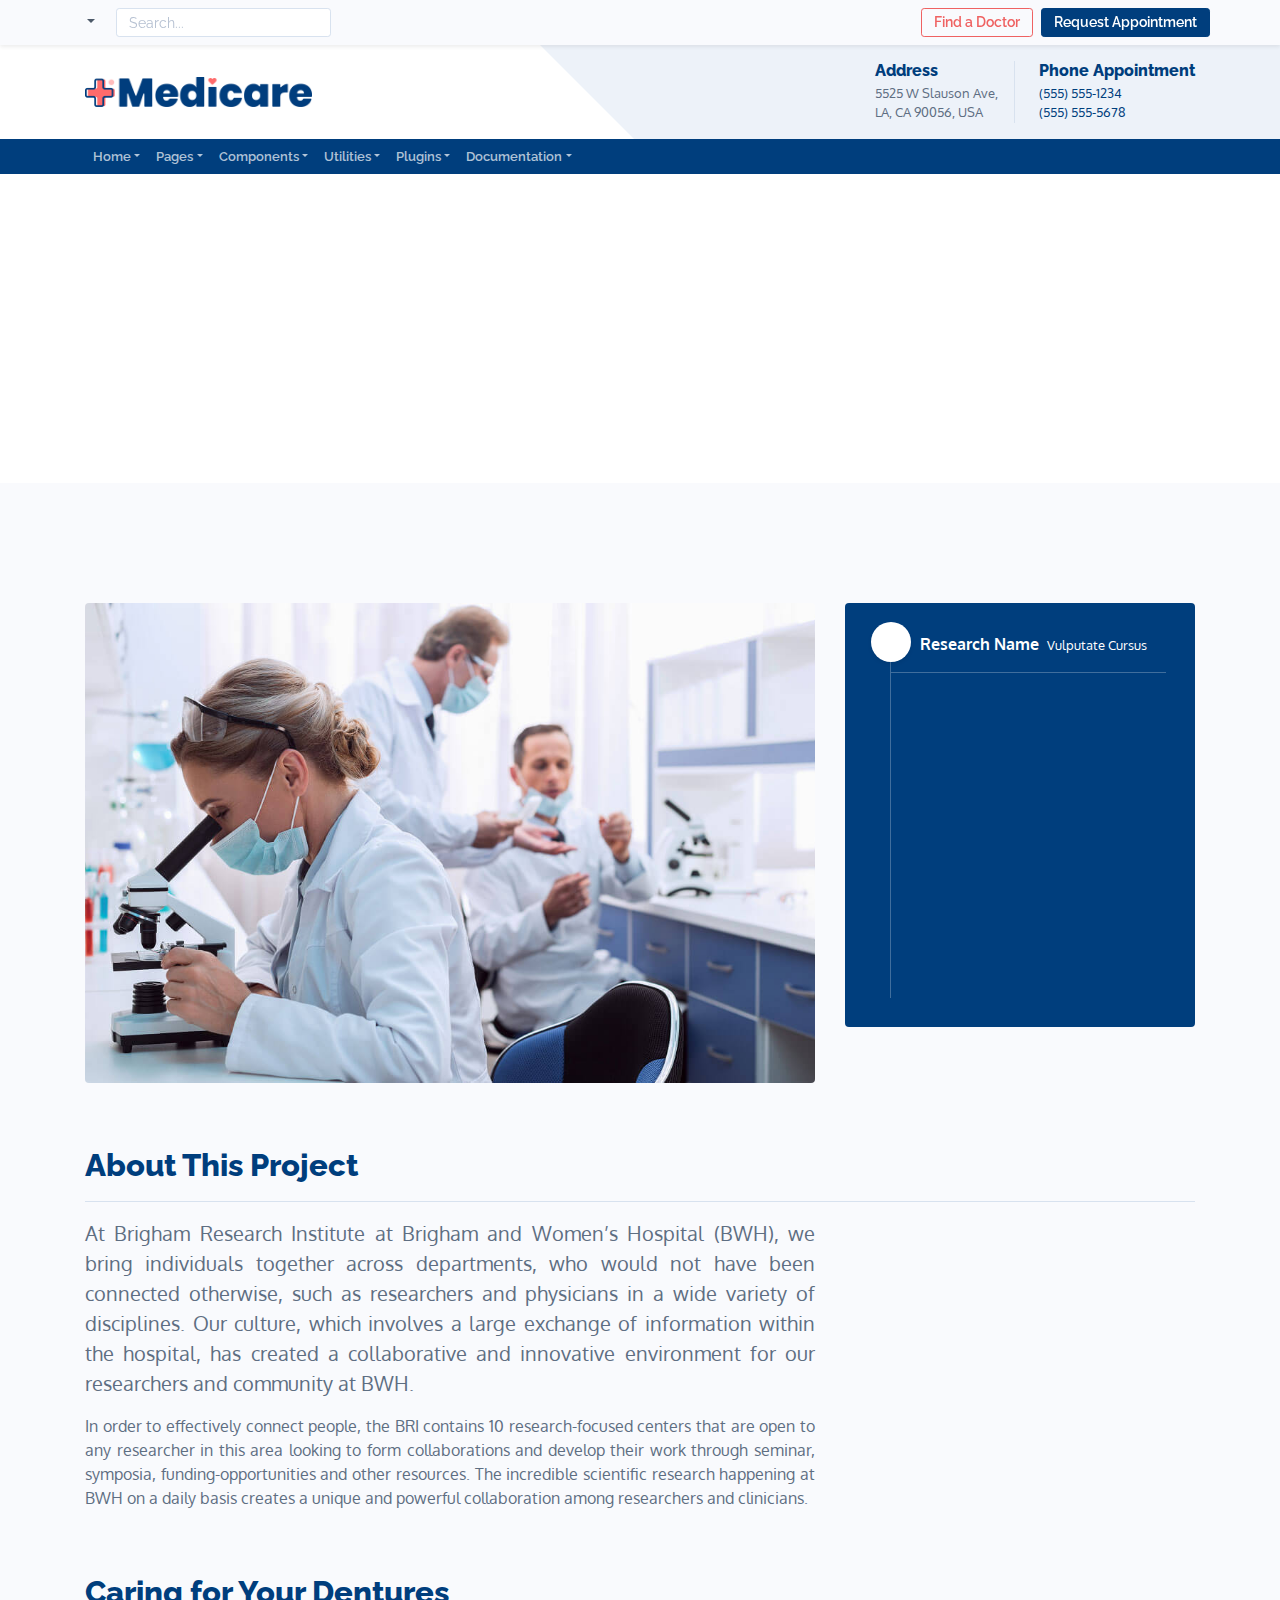
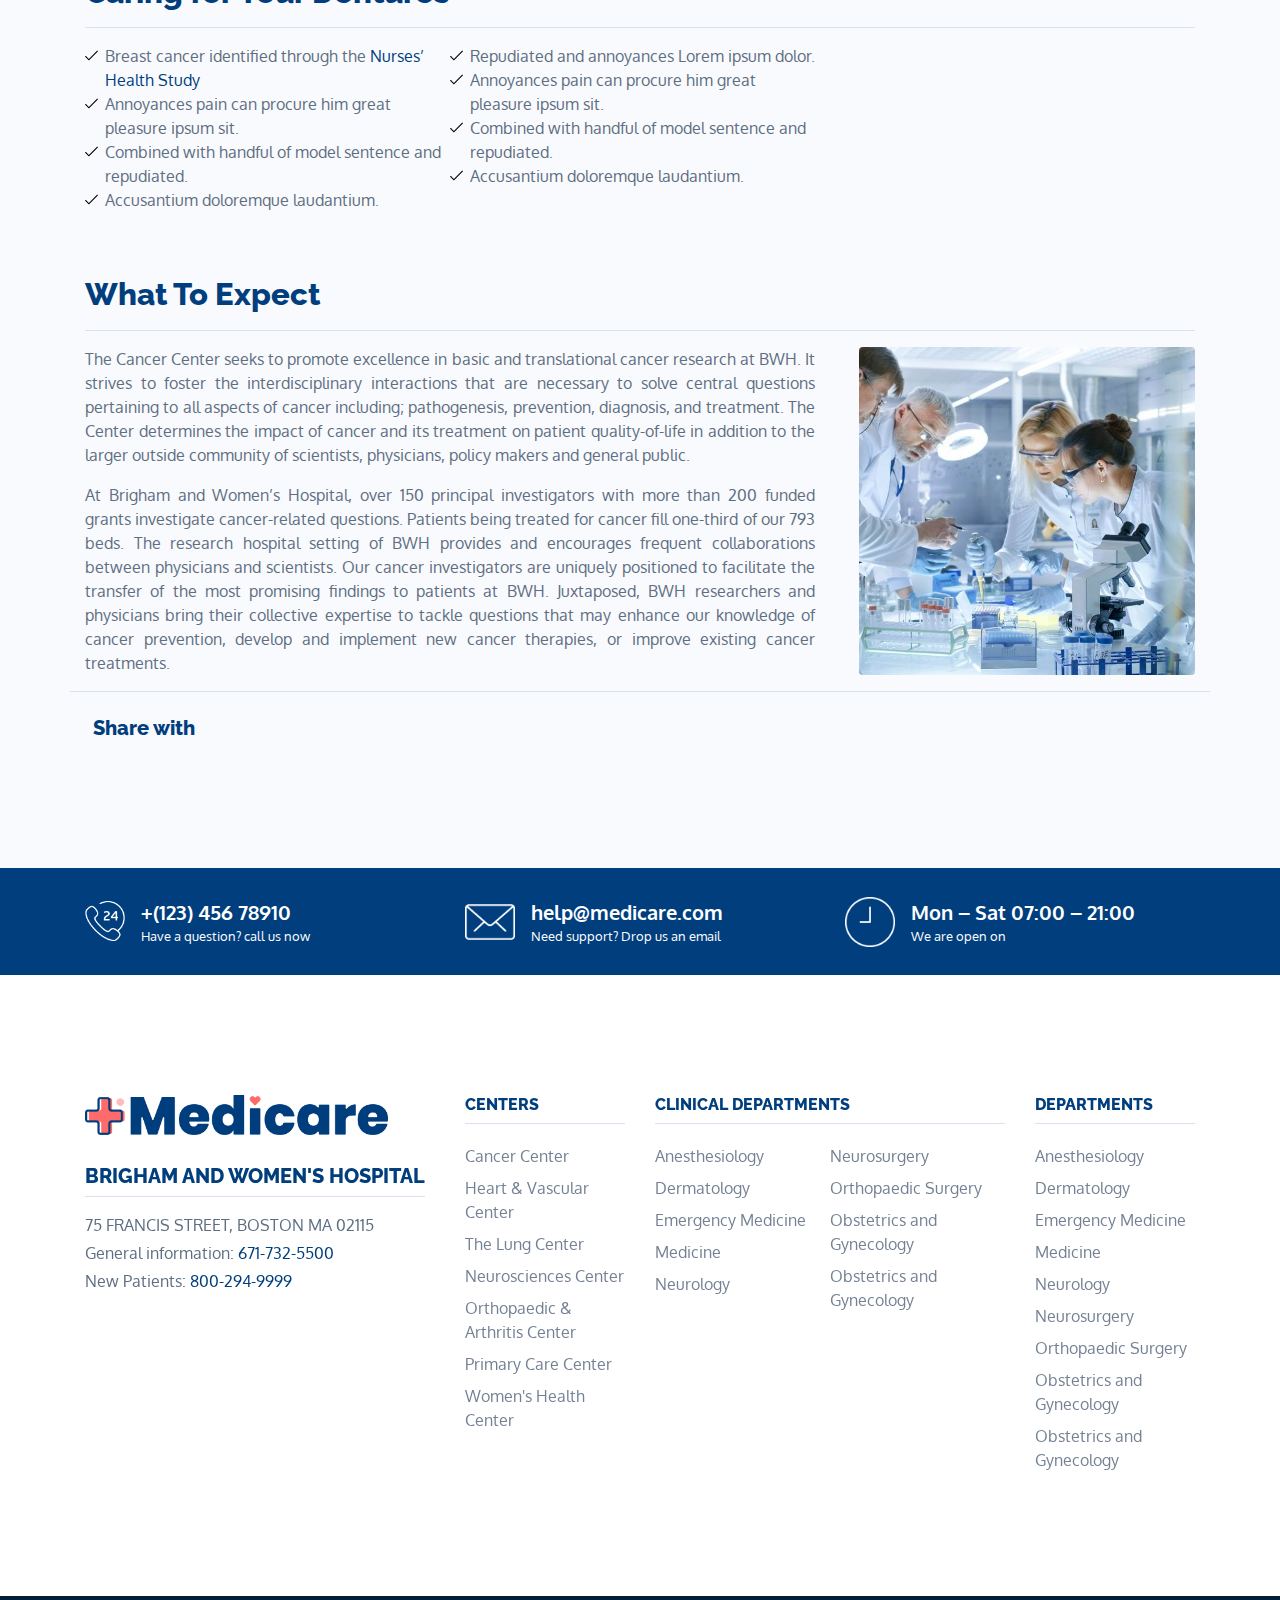
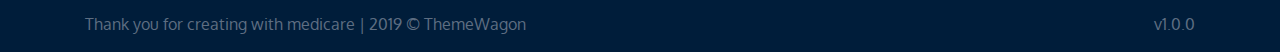
==== brigham-health.html @ 487a2664 "medicare" ====
<!DOCTYPE html>
<html lang="en-US" dir="ltr">

  <head>
    <meta charset="utf-8">
    <meta http-equiv="X-UA-Compatible" content="IE=edge">
    <meta name="viewport" content="width=device-width, initial-scale=1">
    <title>Medicare</title>
    <link rel="apple-touch-icon" sizes="180x180" href="assets/img/favicons/apple-touch-icon.png">
    <link rel="icon" type="image/png" sizes="32x32" href="assets/img/favicons/favicon-32x32.png">
    <link rel="icon" type="image/png" sizes="16x16" href="assets/img/favicons/favicon-16x16.png">
    <link rel="shortcut icon" type="image/x-icon" href="assets/img/favicons/favicon.ico">
    <link rel="manifest" href="assets/img/favicons/manifest.json">
    <meta name="msapplication-TileImage" content="assets/img/favicons/mstile-150x150.png">
    <meta name="theme-color" content="#ffffff">
    <link href="https://fonts.googleapis.com/css?family=Oxygen%7cRaleway:100,200,300,400,500,600,700,800,900" rel="stylesheet">
    <link href="assets/lib/loaders.css/loaders.min.css" rel="stylesheet">
    <link href="brigham.css" rel="stylesheet">
  </head>

  <body>
    <main class="main" id="top">
    <a class="bottom-to-top rounded-soft" href="#top" data-fancyscroll><span class="fas fa-angle-up lg" data-fa-transform="down-2"></span></a>
      <nav class="navbar navbar-expand navbar-light bg-light sticky-top font-weight-semi-bold fs--1 text-base shadow-sm">
        <div class="container">
          <ul class="navbar-nav align-items-center">
            <li class="nav-item dropdown"><a class="btn btn-light btn-sm dropdown-toggle mr-2" id="languageDropdown" href="#!" role="button" data-toggle="dropdown" aria-haspopup="true" aria-expanded="false"><img src="assets/img/illustrations/united-states.svg" width="20" alt="" /></a>
              <div class="dropdown-menu" aria-labelledby="languageDropdown"><a class="dropdown-item font-weight-semi-bold text-primary d-flex justify-content-between" href="#!">
                  <div class="media align-items-center"><img src="img/illustrations/united-states.svg.svg" width="20" alt="" />
                    <div class="media-body ml-2">EN</div>
                  </div><span class="fas fa-check" data-fa-transform="down-4 shrink-4"></span>
                </a><a class="dropdown-item font-weight-semi-bold text-primary" href="#!">
                  <div class="media align-items-center"><img src="img/illustrations/germany.svg" width="20" alt="" />
                    <div class="media-body ml-2">DE</div>
                  </div>
                </a><a class="dropdown-item font-weight-semi-bold text-primary" href="#!">
                  <div class="media align-items-center"><img src="img/illustrations/saudi-arabia.svg.svg" width="20" alt="" />
                    <div class="media-body ml-2">AR</div>
                  </div>
                </a></div>
            </li>
            <li class="nav-item">
              <form class="input-iconic">
                <div class="input-icon"><button type="submit"><span class="fas fa-search text-300"></span></button></div><input class="form-control form-control-sm" type="search" placeholder="Search..." />
              </form>
            </li>
          </ul>
          <ul class="navbar-nav align-items-center">
            <li class="nav-item"><a class="btn btn-outline-danger btn-sm mx-2" href="#!"><span class="d-none d-md-inline">Find a </span>Doctor</a></li>
            <li class="nav-item"><a class="btn btn-primary btn-sm" href="#" data-toggle="modal"><span class="d-none d-md-inline">Request </span>Appointment</a></li>
          </ul>
        </div>
      </nav>
      <nav class="navbar navbar-expand-lg navbar-light bg-200 navbar-split py-3">
        <div class="container"><a class="navbar-brand d-flex align-items-center z-index-1" href="index.html"><img src="img/logo.png" alt="" height="30" /></a>
          <div class="navbar-nav text-base d-none d-lg-flex">
            <div class="nav-item">
              <div class="media border-right pr-3 mr-3"><span class="fas fa-map-marker-alt fs-2 text-primary" data-fa-transform="down-1.5"></span>
                <div class="media-body ml-2">
                  <h5 class="fs-0 mb-1">Address</h5>
                  <p class="fs--1 mb-0">5525 W Slauson Ave,<br />LA, CA 90056, USA</p>
                </div>
              </div>
            </div>
            <div class="nav-item">
              <div class="media"><span class="fas fa-headset fs-2 text-primary" data-fa-transform="down-1.5"></span>
                <div class="media-body ml-2">
                  <h5 class="fs-0 mb-1">Phone Appointment</h5>
                  <ul class="nav flex-column fs--1">
                    <li class="nav-item"><a href="tel:5555551234">(555) 555-1234</a></li>
                    <li class="nav-item"><a href="tel:5555555678">(555) 555-5678</a></li>
                  </ul>
                </div>
              </div>
            </div>
          </div><button class="navbar-toggler ml-4 z-index-1" type="button" data-toggle="collapse" data-target="#navbarStandard" aria-controls="navbarStandard" aria-expanded="true" aria-label="Toggle navigation"><span class="navbar-toggler-icon"></span></button>
        </div>
      </nav>
      <nav class="navbar navbar-expand-lg navbar-dark bg-primary font-weight-semi-bold py-0 fs--1">
        <div class="container">
          <div class="collapse navbar-collapse" id="navbarStandard">
            <ul class="navbar-nav">
              <li class="nav-item dropdown dropdown-menu-on-hover"><a class="nav-link dropdown-toggle" id="navbarDropdownHomes" href="#" role="button" data-toggle="dropdown" aria-haspopup="true" aria-expanded="false">Home</a>
                <div class="dropdown-menu" aria-labelledby="navbarDropdownHomes"><a class="dropdown-item" href="index-static.html">Header Static</a><a class="dropdown-item" href="index.html">Header Slider</a><a class="dropdown-item" href="index-youtube.html">Youtube Background</a><a class="dropdown-item" href="index-selfhosted.html">self hosted Video</a><a class="dropdown-item" href="index-rtl.html">RTL </a></div>
              </li>
              <li class="nav-item dropdown dropdown-menu-on-hover"><a class="nav-link dropdown-toggle" id="navbarDropdownPages" href="#" role="button" data-toggle="dropdown" aria-haspopup="true" aria-expanded="false">Pages</a>
                <div class="dropdown-menu" aria-labelledby="navbarDropdownPages"><a class="dropdown-item" href="about.html">About</a><a class="dropdown-item" href="blog.html">Blog</a><a class="dropdown-item" href="blog-single.html">Blog Detail</a><a class="dropdown-item" href="research.html">Researches</a><a class="dropdown-item" href="research-single.html">Research Detail</a><a class="dropdown-item" href="contact.html">Contact</a><a class="dropdown-item" href="starter.html">Starter</a></div>
              </li>
              <li class="nav-item dropdown dropdown-menu-on-hover"><a class="nav-link dropdown-toggle" id="navbarDropdownComponents" href="#" role="button" data-toggle="dropdown" aria-haspopup="true" aria-expanded="false">Components</a>
                <div class="dropdown-menu dropdown-menu-card" aria-labelledby="navbarDropdownComponents">
                  <div class="card navbar-dropdown-col-4 border-0">
                    <div class="card-body py-0">
                      <div class="row">
                        <div class="col-6 col-sm-auto">
                          <ul class="nav flex-column">
                            <li class="nav-item"><a class="nav-link py-1 text-700 font-weight-medium" href="components/alerts.html">Alerts</a></li>
                            <li class="nav-item"><a class="nav-link py-1 text-700 font-weight-medium" href="components/background.html">Background</a></li>
                            <li class="nav-item"><a class="nav-link py-1 text-700 font-weight-medium" href="components/badges.html">Badges</a></li>
                            <li class="nav-item"><a class="nav-link py-1 text-700 font-weight-medium" href="components/breadcrumb.html">Breadcrumb</a></li>
                            <li class="nav-item"><a class="nav-link py-1 text-700 font-weight-medium" href="components/buttons.html">Buttons</a></li>
                            <li class="nav-item"><a class="nav-link py-1 text-700 font-weight-medium" href="components/cards.html">Cards</a></li>
                            <li class="nav-item"><a class="nav-link py-1 text-700 font-weight-medium" href="components/carousel.html">Carousel</a></li>
                          </ul>
                        </div>
                        <div class="col-6 col-sm-auto">
                          <ul class="nav flex-column">
                            <li class="nav-item"><a class="nav-link py-1 text-700 font-weight-medium" href="components/collapse.html">Collapse</a></li>
                            <li class="nav-item"><a class="nav-link py-1 text-700 font-weight-medium" href="components/dropdowns.html">Dropdowns</a></li>
                            <li class="nav-item"><a class="nav-link py-1 text-700 font-weight-medium" href="components/fancyscroll.html">Fancyscroll</a></li>
                            <li class="nav-item"><a class="nav-link py-1 text-700 font-weight-medium" href="components/forms.html">Forms</a></li>
                            <li class="nav-item"><a class="nav-link py-1 text-700 font-weight-medium" href="components/hoverbox.html">Hoverbox</a></li>
                            <li class="nav-item"><a class="nav-link py-1 text-700 font-weight-medium" href="components/list-group.html">List group</a></li>
                            <li class="nav-item"><a class="nav-link py-1 text-700 font-weight-medium" href="components/modals.html">Modals</a></li>
                          </ul>
                        </div>
                        <div class="col-6 col-sm-auto">
                          <ul class="nav flex-column">
                            <li class="nav-item"><a class="nav-link py-1 text-700 font-weight-medium" href="components/media-object.html">Media object</a></li>
                            <li class="nav-item"><a class="nav-link py-1 text-700 font-weight-medium" href="components/navs.html">Navs</a></li>
                            <li class="nav-item"><a class="nav-link py-1 text-700 font-weight-medium" href="components/navbar.html">Navbar</a></li>
                            <li class="nav-item"><a class="nav-link py-1 text-700 font-weight-medium" href="components/page-headers.html">Page headers</a></li>
                            <li class="nav-item"><a class="nav-link py-1 text-700 font-weight-medium" href="components/pagination.html">Pagination</a></li>
                            <li class="nav-item"><a class="nav-link py-1 text-700 font-weight-medium" href="components/popovers.html">Popovers</a></li>
                            <li class="nav-item"><a class="nav-link py-1 text-700 font-weight-medium" href="components/progress.html">Progress</a></li>
                          </ul>
                        </div>
                        <div class="col-6 col-sm-auto">
                          <ul class="nav flex-column">
                            <li class="nav-item"><a class="nav-link py-1 text-700 font-weight-medium" href="components/scrollspy.html">Scrollspy</a></li>
                            <li class="nav-item"><a class="nav-link py-1 text-700 font-weight-medium" href="components/spinners.html">Spinners</a></li>
                            <li class="nav-item"><a class="nav-link py-1 text-700 font-weight-medium" href="components/tables.html">Tables</a></li>
                            <li class="nav-item"><a class="nav-link py-1 text-700 font-weight-medium" href="components/tabs.html">Tabs</a></li>
                            <li class="nav-item"><a class="nav-link py-1 text-700 font-weight-medium" href="components/tooltips.html">Tooltips</a></li>
                            <li class="nav-item"><a class="nav-link py-1 text-700 font-weight-medium" href="components/toasts.html">Toasts</a></li>
                            <li class="nav-item"><a class="nav-link py-1 text-700 font-weight-medium" href="components/php-ajax-form.html">Php ajax form</a></li>
                          </ul>
                        </div>
                      </div>
                    </div>
                  </div>
                </div>
              </li>
              <li class="nav-item dropdown dropdown-menu-on-hover"><a class="nav-link dropdown-toggle" id="navbarDropdownUtilities" href="#" role="button" data-toggle="dropdown" aria-haspopup="true" aria-expanded="false">Utilities</a>
                <div class="dropdown-menu" aria-labelledby="navbarDropdownUtilities"><a class="dropdown-item" href="utilities/borders.html">Borders</a><a class="dropdown-item" href="utilities/clearfix.html">Clearfix</a><a class="dropdown-item" href="utilities/close-icon.html">Close icon</a><a class="dropdown-item" href="utilities/colors.html">Colors</a><a class="dropdown-item" href="utilities/display.html">Display</a><a class="dropdown-item" href="utilities/embed.html">Embed</a><a class="dropdown-item" href="utilities/flex.html">Flex</a><a class="dropdown-item" href="utilities/figures.html">Figures</a><a class="dropdown-item" href="utilities/grid.html">Grid</a><a class="dropdown-item" href="utilities/sizing.html">Sizing</a><a class="dropdown-item" href="utilities/stretched-link.html">Stretched link</a><a class="dropdown-item" href="utilities/spacing.html">Spacing</a><a class="dropdown-item" href="utilities/typography.html">Typography</a><a class="dropdown-item" href="utilities/vertical-align.html">Vertical align</a><a class="dropdown-item" href="utilities/visibility.html">Visibility</a></div>
              </li>
              <li class="nav-item dropdown dropdown-menu-on-hover"><a class="nav-link dropdown-toggle" id="navbarDropdownPlugins" href="#" role="button" data-toggle="dropdown" aria-haspopup="true" aria-expanded="false">Plugins</a>
                <div class="dropdown-menu" aria-labelledby="navbarDropdownPlugins"><a class="dropdown-item" href="plugins/accordion.html">Accordion</a><a class="dropdown-item" href="plugins/countup.html">Countup</a><a class="dropdown-item" href="plugins/fancyscroll.html">Fancyscroll</a><a class="dropdown-item" href="plugins/ytplayer.html">Ytplayer</a><a class="dropdown-item" href="plugins/flexslider.html">Flexslider</a></div>
              </li>
              <li class="nav-item dropdown dropdown-menu-on-hover"><a class="nav-link dropdown-toggle" id="navbarDropdownDocumentation" href="#" role="button" data-toggle="dropdown" aria-haspopup="true" aria-expanded="false">Documentation</a>
                <div class="dropdown-menu" aria-labelledby="navbarDropdownDocumentation"><a class="dropdown-item" href="documentation/getting-started.html">Getting started</a><a class="dropdown-item" href="documentation/file-structure.html">File structure</a><a class="dropdown-item" href="documentation/customization.html">Customization</a><a class="dropdown-item" href="documentation/gulp.html">Gulp</a><a class="dropdown-item" href="documentation/RTL.html">RTL</a><a class="dropdown-item" href="documentation/plugins.html">Plugins</a><a class="dropdown-item" href="changelog.html">Changelog</a></div>
              </li>
            </ul>
          </div>
        </div>
      </nav>


      <section class="text-primary" data-zanim-timeline='{"delay":0}' data-zanim-trigger="scroll">
        <div class="bg-holder overlay overlay-white-gradient" style="background-image:url(img/blog/B1.jpg);"></div>
  
        <div class="container">
          <div class="row align-items-center">
            <div class="col">
              <div class="overflow-hidden">
                <h3 data-zanim-xs='{"from":{"x":-400},"to":{"x":0}}'>Fitness Guidance To Patient</h3>
                <p class="font-weight-bold mb-0" data-zanim-xs='{"delay":0.1,"from":{"x":-400},"to":{"x":0}}'>Our Project for Research</p>
              </div>
            </div>
          </div>
        </div>
      </section>


      <section class="bg-light">
        <div class="container">
          <div class="row">
            <div class="col order-xl-1">
              <div class="row">
                <div class="col">
                  <div class="bg-primary rounded p-4">
                    <ul class="list-unstyled text-base border-left border-white-25 text-white ml-3 mb-0">
                      <li class="pb-3 border-bottom border-white-25 position-relative" >
                        <div class="overflow-hidden">
                          <p class="ml-4 mb-0" data-zanim-xs='{"animation":"default","delay":0.5}'><span class="font-weight-semi-bold">Research Name</span><span class="fs--1 ml-2">Vulputate Cursus</span></p>
                        </div>
                        <div class="icon-item icon-hang text-primary" style="top: 10px" data-zanim-xs='{"from":{"scale":0.1},"to":{"scale":1},"delay":0.1,"ease":"Power0.easeOut"}'><span class="fa fa-medkit"></span></div>
                      </li>
                      <li class="py-3 border-bottom border-white-25 position-relative" data-zanim-timeline="{delay:0.2}" data-zanim-trigger="scroll">
                        <div class="overflow-hidden">
                          <p class="ml-4 mb-0" data-zanim-xs='{"animation":"default","delay":0.5}'><span class="font-weight-bold">Patient</span><span class="fs--1 ml-2">Andrew Bert</span></p>
                        </div>
                        <div class="icon-item icon-hang text-primary" data-zanim-xs='{"from":{"scale":0.1},"to":{"scale":1},"delay":0.1,"ease":"Power0.easeOut"}'><span class="fas fa-user"></span></div>
                      </li>
                      <li class="py-3 border-bottom border-white-25 position-relative" data-zanim-timeline='{"delay":0.3} 'data-zanim-trigger="scroll">
                        <div class="overflow-hidden">
                          <p class="ml-4 mb-0" data-zanim-xs='{"animation":"default","delay":0.5}'><span class="font-weight-bold">Department</span><span class="fs--1 ml-2">Neurology</span></p>
                        </div>
                        <div class="icon-item icon-hang text-primary" data-zanim-xs='{"from":{"scale":0.1},"to":{"scale":1},"delay":0.1,"ease":"Power0.easeOut"}'><span class="fas fa-vihara"></span></div>
                      </li>
                      <li class="py-3 border-bottom border-white-25 position-relative" data-zanim-timeline='{"delay":0.4}' data-zanim-trigger="scroll">
                        <div class="overflow-hidden">
                          <p class="ml-4 mb-0" data-zanim-xs='{"animation":"default","delay":0.5}'><span class="font-weight-bold">Doctor</span><span class="fs--1 ml-2">Dr. Teresa Mayer</span></p>
                        </div>
                        <div class="icon-item icon-hang text-primary" data-zanim-xs='{"from":{"scale":0.1},"to":{"scale":1},"delay":0.1,"ease":"Power0.easeOut"}'><span class="fas fa-user-md"></span></div>
                      </li>
                      <li class="py-3 border-bottom border-white-25 position-relative" data-zanim-timeline='{"delay":0.5}' data-zanim-trigger="scroll">
                        <div class="overflow-hidden">
                          <p class="ml-4 mb-0" data-zanim-xs='{"animation":"default","delay":0.5}'><span class="font-weight-bold">Category</span><span class="fs--1 ml-2">Neurology</span></p>
                        </div>
                        <div class="icon-item icon-hang text-primary" data-zanim-xs='{"from":{"scale":0.1},"to":{"scale":1},"delay":0.1,"ease":"Power0.easeOut"}'><span class="fas fa-stethoscope"></span></div>
                      </li>
                      <li class="py-3 border-bottom border-white-25 position-relative" data-zanim-timeline='{"delay":0.6}' data-zanim-trigger="scroll">
                        <div class="overflow-hidden">
                          <p class="ml-4 mb-0" data-zanim-xs='{"animation":"default","delay":0.5}'><span class="font-weight-bold">Date</span><span class="fs--1 ml-2">25th November 2018</span></p>
                        </div>
                        <div class="icon-item icon-hang text-primary" data-zanim-xs='{"from":{"scale":0.1},"to":{"scale":1},"delay":0.1,"ease":"Power0.easeOut"}'><span class="far fa-calendar-alt"></span></div>
                      </li>
                      <li class="pt-3 border-s position-relative" data-zanim-timeline='{"delay":0.7}' data-zanim-trigger="scroll">
                        <div class="overflow-hidden">
                          <p class="ml-4 mb-0" data-zanim-xs='{"animation":"default","delay":0.5}'><span class="font-weight-bold">Location</span><span class="fs--1 ml-2">Bulls Stadium, California</span></p>
                        </div>
                        <div class="icon-item icon-hang text-primary mt-2" data-zanim-xs='{"from":{"scale":0.1},"to":{"scale":1},"delay":0.1,"ease":"Power0.easeOut"}'><span class="fas fa-map-marker-alt"></span></div>
                      </li>
                    </ul>
                  </div>
                </div>
              </div>
            </div>
            <div class="col-xl-8 mt-4 mt-xl-0">
              <div class="position-relative py-11 py-xxl-0 h-100">
                <div class="bg-holder rounded" style="background-image:url(img/blog/B2.jpg);"></div>
                
              </div>
            </div>
          </div>
          <h3 class="border-bottom pb-3 mb-3 mt-6">About This Project</h3>
          <div class="row">
            <div class="col-xl-8">
              <p class="text-justify lead">At Brigham Research Institute at Brigham and Women’s Hospital (BWH), we bring individuals together across departments, who would not have been connected otherwise, such as researchers and physicians in a wide variety of disciplines. Our culture, which involves a large exchange of information within the hospital, has created a collaborative and innovative environment for our researchers and community at BWH.</p>
              <p class="text-justify mb-0">In order to effectively connect people, the BRI contains 10 research-focused centers that are open to any researcher in this area looking to form collaborations and develop their work through seminar, symposia, funding-opportunities and other resources. The incredible scientific research happening at BWH on a daily basis creates a unique and powerful collaboration among researchers and clinicians.</p>
            </div>
          </div>
          <h3 class="border-bottom pb-3 mb-3 mt-6">Caring for Your Dentures</h3>
          <div class="row">
            <div class="col-xl-8">
              <div class="row no-gutters">
                <div class="col-lg-6">
                  <ul class="style-check pl-3 mb-0">
                    <li class="nav-item">Breast cancer identified through the <a class="text-decoration-none" href="#!">Nurses’ Health Study</a></li>
                    <li class="nav-item">Annoyances pain can procure him great pleasure ipsum sit.</li>
                    <li class="nav-item">Combined with handful of model sentence and repudiated.</li>
                    <li class="nav-item">Accusantium doloremque laudantium.</li>
                  </ul>
                </div>
                <div class="col-lg-6">
                  <ul class="style-check pl-3 mb-0">
                    <li class="nav-item">Repudiated and annoyances Lorem ipsum dolor.</li>
                    <li class="nav-item">Annoyances pain can procure him great pleasure ipsum sit.</li>
                    <li class="nav-item">Combined with handful of model sentence and repudiated.</li>
                    <li class="nav-item">Accusantium doloremque laudantium.</li>
                  </ul>
                </div>
              </div>
            </div>
          </div>
          <h3 class="border-bottom pb-3 mb-3 mt-6">What To Expect</h3>
          <div class="row">
            <div class="col-xl-8">
              <p class="text-justify">The Cancer Center seeks to promote excellence in basic and translational cancer research at BWH. It strives to foster the interdisciplinary interactions that are necessary to solve central questions pertaining to all aspects of cancer including; pathogenesis, prevention, diagnosis, and treatment. The Center determines the impact of cancer and its treatment on patient quality-of-life in addition to the larger outside community of scientists, physicians, policy makers and general public.</p>
              <p class="text-justify mb-0">At Brigham and Women’s Hospital, over 150 principal investigators with more than 200 funded grants investigate cancer-related questions. Patients being treated for cancer fill one-third of our 793 beds. The research hospital setting of BWH provides and encourages frequent collaborations between physicians and scientists. Our cancer investigators are uniquely positioned to facilitate the transfer of the most promising findings to patients at BWH. Juxtaposed, BWH researchers and physicians bring their collective expertise to tackle questions that may enhance our knowledge of cancer prevention, develop and implement new cancer therapies, or improve existing cancer treatments.</p>
            </div>
            <div class="col mt-4 mt-xl-0 pl-xl-4">
              <div class="position-relative py-11 py-lg-0 h-100">
                <div class="bg-holder rounded" style="background-image:url(img/blog/B3.jpg);"></div>
               
              </div>
            </div>
          </div>
          <div class="row align-items-center border-top mt-3 pt-3">
            <div class="col-auto">
              <h5 class="mb-0"><span class="fa fa-share-alt mr-2"></span>Share with</h5>
            </div>
            <div class="col" data-zanim-timeline="{&quot;delay&quot;:0.1}" data-zanim-trigger="scroll">
              <div class="icon-group"><a class="icon-item transition-base bg-white text-twitter" href="#!" data-zanim-xs='{"from":{"scale":0.1},"to":{"scale":1},"delay":0.1,"ease":"Power0.easeOut"}'><span class="fab fa-twitter"></span></a><a class="icon-item transition-base bg-white text-linkedin" href="#!" data-zanim-xs='{"from":{"scale":0.1},"to":{"scale":1},"delay":0.2,"ease":"Power0.easeOut"}'><span class="fab fa-linkedin-in"></span></a><a class="icon-item transition-base bg-white text-primary" href="#!" data-zanim-xs='{"from":{"scale":0.1},"to":{"scale":1},"delay":0.3,"ease":"Power0.easeOut"}'><span class="fab fa-instagram"></span></a><a class="icon-item transition-base bg-white text-facebook" href="#!" data-zanim-xs='{"from":{"scale":0.1},"to":{"scale":1},"delay":0.4,"ease":"Power0.easeOut"}'><span class="fab fa-facebook"></span></a></div>
            </div>
          </div>
        </div>
      </section>


      <section class="bg-primary py-4">
        <div class="container">
          <div class="row justify-content-center text-white">
            <div class="col-lg-4">
              <div class="media"><img class="img-fluid align-self-center" src="img/blog/phone.png" alt="" width="40" />
                <div class="media-body ml-3"><a class="text-white fs-1 font-weight-semi-bold mb-0" href="tel:12345678910">+(123) 456 78910</a>
                  <p class="fs--1 mb-0">Have a question? call us now</p>
                </div>
              </div>
            </div>
            <div class="col-lg-4 mt-3 mt-lg-0">
              <div class="media"><img class="img-fluid align-self-center" src="img/blog/mail.png" alt="" width="50" />
                <div class="media-body ml-3"><a class="text-white fs-1 font-weight-semi-bold mb-0" href="mailto:help@medicare.com">help@medicare.com</a>
                  <p class="fs--1 mb-0">Need support? Drop us an email</p>
                </div>
              </div>
            </div>
            <div class="col-lg-4 mt-3 mt-lg-0">
              <div class="media"><img class="img-fluid align-self-center" src="/img/blog/clock.png" alt="" width="50" />
                <div class="media-body ml-3">
                  <p class="lead font-weight-semi-bold mb-0">Mon – Sat 07:00 – 21:00</p>
                  <p class="fs--1 mb-0">We are open on</p>
                </div>
              </div>
            </div>
          </div>
        </div>
      </section>


      <section>
        <div class="container">
          <div class="row">
            <div class="col"><a class="d-block" href="index.html"><img src="img/logo.png" alt="" height="40" /></a>
              <h5 class="text-uppercase border-bottom mt-4 pb-2 mb-3 d-inline-block">brigham and women's hospital</h5>
              <p class="text-uppercase mb-1">75 francis street, boston ma 02115</p>
              <p class="mb-1">General information: <a href="#!">671-732-5500</a></p>
              <p class="mb-1">New Patients: <a href="#!">800-294-9999</a></p>
            </div>
            <div class="col-xl-8 mt-4 mt-xl-0">
              <div class="row">
                <div class="col-lg-3">
                  <h5 class="fs-0 text-uppercase border-bottom pb-2 mb-3">Centers</h5>
                  <div class="nav flex-column"><a class="text-600 py-1" href="#!">Cancer Center</a><a class="text-600 py-1" href="#!">Heart & Vascular Center</a><a class="text-600 py-1" href="#!">The Lung Center</a><a class="text-600 py-1" href="#!">Neurosciences Center</a><a class="text-600 py-1" href="#!">Orthopaedic & Arthritis Center</a><a class="text-600 py-1" href="#!">Primary Care Center</a><a class="text-600 py-1" href="#!">Women's Health Center</a></div>
                </div>
                <div class="col-lg-6 mt-4 mt-lg-0">
                  <h5 class="fs-0 text-uppercase border-bottom pb-2 mb-3">Clinical Departments </h5>
                  <div class="row no-gutters">
                    <div class="col">
                      <div class="nav flex-column"><a class="text-600 py-1" href="#!">Anesthesiology</a><a class="text-600 py-1" href="#!">Dermatology</a><a class="text-600 py-1" href="#!">Emergency Medicine</a><a class="text-600 py-1" href="#!">Medicine</a><a class="text-600 py-1" href="#!">Neurology</a></div>
                    </div>
                    <div class="col">
                      <div class="nav flex-column"><a class="text-600 py-1" href="#!">Neurosurgery</a><a class="text-600 py-1" href="#!">Orthopaedic Surgery</a><a class="text-600 py-1" href="#!">Obstetrics and Gynecology</a><a class="text-600 py-1" href="#!">Obstetrics and Gynecology</a></div>
                    </div>
                  </div>
                </div>
                <div class="col-lg-3 mt-4 mt-lg-0">
                  <h5 class="fs-0 text-uppercase border-bottom pb-2 mb-3">Departments </h5>
                  <div class="nav flex-column"><a class="text-600 py-1" href="#!">Anesthesiology</a><a class="text-600 py-1" href="#!">Dermatology</a><a class="text-600 py-1" href="#!">Emergency Medicine</a><a class="text-600 py-1" href="#!">Medicine</a><a class="text-600 py-1" href="#!">Neurology</a><a class="text-600 py-1" href="#!">Neurosurgery</a><a class="text-600 py-1" href="#!">Orthopaedic Surgery</a><a class="text-600 py-1" href="#!">Obstetrics and Gynecology</a><a class="text-600 py-1" href="#!">Obstetrics and Gynecology</a></div>
                </div>
              </div>
            </div>
          </div>
        </div>
      </section>

      <footer class="bg-dark py-3">
        <div class="container">
          <div class="row flex-center">
            <div class="col text-center text-md-left">
              <p class="mb-0">Thank you for creating with medicare <br class="d-sm-none" /><span class="d-none d-sm-inline-block">| </span> 2019 &copy; <a class="text-700" href="https://themewagon.com/">ThemeWagon</a></p>
            </div>
            <div class="d-none d-md-block col-md-auto">
              <p class="mb-0">v1.0.0</p>
            </div>
          </div>
        </div>
      </footer>
     
      <!-- <div class="modal fade bd-example-modal-lg" id="appointmentModal" tabindex="-1" role="dialog" aria-labelledby="modalLabel" aria-hidden="true">
        <div class="modal-dialog modal-lg modal-dialog-centered" role="document">
          <div class="modal-content">
            <div class="modal-header">
              <h5 class="modal-title" id="modalLabel">Make Appointment</h5><button class="close" type="button" data-dismiss="modal" aria-label="Close"><span aria-hidden="true">×</span></button>
            </div>
            <div class="modal-body p-4">
              <form class="zform" method="post">
                <div class="zform-feedback"></div><input class="form-control" type="hidden" name="to" value="username@domain.extension" />
                <div class="form-row">
                  <div class="form-group col-md-6"><label class="font-weight-bold" for="inputName">Patient name</label><input class="form-control font-italic" id="inputName" type="text" placeholder="Enter full name" name="name" required="required" /></div>
                  <div class="form-group col-md-6"><label class="font-weight-bold">Date of birth*</label>
                    <div class="form-row">
                      <div class="col-4"><select class="custom-select" id="inputDay" name="birthDay" required="required">
                          <option selected="selected">DD</option>
                          <option>1</option>
                          <option>2</option>
                          <option>3</option>
                          <option>4</option>
                          <option>5</option>
                          <option>6</option>
                          <option>7</option>
                          <option>8</option>
                          <option>9</option>
                          <option>10</option>
                          <option>11</option>
                          <option>12</option>
                          <option>13</option>
                          <option>14</option>
                          <option>15</option>
                          <option>16</option>
                          <option>17</option>
                          <option>18</option>
                          <option>19</option>
                          <option>20</option>
                          <option>21</option>
                          <option>22</option>
                          <option>23</option>
                          <option>24</option>
                          <option>25</option>
                          <option>26</option>
                          <option>27</option>
                          <option>28</option>
                          <option>29</option>
                          <option>30</option>
                          <option>31</option>
                        </select></div>
                      <div class="col-4"><select class="custom-select" id="inputMonth" name="birthMonth" required="required">
                          <option selected="selected">MM</option>
                          <option>january</option>
                          <option>february</option>
                          <option>march</option>
                          <option>April</option>
                          <option>May</option>
                          <option>Jun</option>
                          <option>July</option>
                          <option>August</option>
                          <option>September</option>
                          <option>October</option>
                          <option>November</option>
                          <option>December</option>
                        </select></div>
                      <div class="col-4"><select class="custom-select" id="inputYear" name="birthYear" required="required">
                          <option selected="selected">YYYY</option>
                          <option>2019</option>
                          <option>2018</option>
                          <option>2017</option>
                          <option>2016</option>
                          <option>2015</option>
                          <option>2014</option>
                          <option>2013</option>
                          <option>2012</option>
                          <option>2011</option>
                          <option>2010</option>
                          <option>2009</option>
                          <option>2008</option>
                          <option>2007</option>
                          <option>2006</option>
                          <option>2005</option>
                          <option>2004</option>
                          <option>2003</option>
                          <option>2002</option>
                          <option>2001</option>
                          <option>2000</option>
                          <option>1999</option>
                          <option>1998</option>
                          <option>1997</option>
                          <option>1996</option>
                          <option>1995</option>
                          <option>1994</option>
                          <option>1993</option>
                          <option>1992</option>
                          <option>1991</option>
                          <option>1990</option>
                          <option>1989</option>
                          <option>1988</option>
                          <option>1987</option>
                          <option>1986</option>
                          <option>1985</option>
                          <option>1984</option>
                          <option>1983</option>
                          <option>1982</option>
                          <option>1981</option>
                          <option>1980</option>
                          <option>1979</option>
                          <option>1978</option>
                          <option>1977</option>
                          <option>1976</option>
                          <option>1975</option>
                          <option>1974</option>
                          <option>1973</option>
                          <option>1972</option>
                          <option>1971</option>
                          <option>1970</option>
                          <option>1969</option>
                          <option>1968</option>
                          <option>1967</option>
                          <option>1966</option>
                          <option>1965</option>
                          <option>1964</option>
                          <option>1963</option>
                          <option>1962</option>
                          <option>1961</option>
                          <option>1960</option>
                          <option>1959</option>
                          <option>1958</option>
                          <option>1957</option>
                          <option>1956</option>
                          <option>1955</option>
                          <option>1954</option>
                          <option>1953</option>
                          <option>1952</option>
                          <option>1951</option>
                          <option>1950</option>
                          <option>1949</option>
                          <option>1948</option>
                          <option>1947</option>
                          <option>1946</option>
                          <option>1945</option>
                          <option>1944</option>
                          <option>1943</option>
                          <option>1942</option>
                          <option>1941</option>
                          <option>1940</option>
                          <option>1939</option>
                          <option>1938</option>
                          <option>1937</option>
                          <option>1936</option>
                          <option>1935</option>
                          <option>1934</option>
                          <option>1933</option>
                          <option>1932</option>
                          <option>1931</option>
                          <option>1930</option>
                          <option>1929</option>
                          <option>1928</option>
                          <option>1927</option>
                          <option>1926</option>
                          <option>1925</option>
                          <option>1924</option>
                          <option>1923</option>
                          <option>1922</option>
                          <option>1921</option>
                          <option>1920</option>
                          <option>1919</option>
                        </select></div>
                    </div>
                  </div>
                </div>
                <div class="form-row">
                  <div class="form-group col-md-6"><label class="font-weight-bold" for="inputMail">Email</label><input class="form-control font-italic" id="inputMail" type="email" placeholder="Enter Your Enail" aria-describedby="mail" name="email" required="required" /><small class="form-text text-muted" id="mail">We'll never share your email with anyone else.</small></div>
                  <div class="form-group col-md-6"><label class="font-weight-bold" for="inputNumber">Contact number</label><input class="form-control font-italic" id="inputNumber" type="tel" placeholder="Contact number" name="contactNumber" required="required" /></div>
                </div>
                <div class="form-row">
                  <div class="form-group col-md-6"><label class="font-weight-bold" for="inputDoc">Preferred doctor (if any)</label><input class="form-control font-italic" id="inputDoc" type="text" placeholder="Enter doctor's name" name="preferredDoctor" /></div>
                  <div class="form-group col-md-6"><label class="font-weight-bold" for="inputMedical">At the following hospital</label><select class="custom-select" id="inputMedical" name="hospital">
                      <option selected="">No preference </option>
                      <option>Labaide Hospital</option>
                      <option>Central Hospital</option>
                      <option>Square Hospital</option>
                    </select></div>
                </div>
                <div class="form-row">
                  <div class="form-group col-md-6"><label class="font-weight-bold" for="inputSpecialty">Specialty</label><select class="custom-select" id="inputSpecialty" name="speciality">
                      <option selected="">I am not sure</option>
                      <option>Labaide Hospital</option>
                      <option>Central Hospital</option>
                      <option>Square Hospital</option>
                    </select></div>
                  <div class="form-group col-md-6"><label class="font-weight-bold" for="inputCode">Reference code (if any)</label><input class="form-control font-italic" id="inputCode" type="number" placeholder="Enter the code" name="referenceCode" /></div>
                </div>
                <div class="form-group"><label class="font-weight-bold" for="inputAddress">Address</label><input class="form-control font-italic" id="inputAddress" type="text" placeholder="Apartment, studio, or floor" name="address" /></div>
                <div class="form-row">
                  <div class="form-group col-md-6">
                    <div><label class="font-weight-bold">Gender</label></div>
                    <div class="custom-control custom-radio custom-control-inline"><input class="custom-control-input" id="customRadioMale" type="radio" name="gender" required="required" /><label class="custom-control-label" for="customRadioMale">Male</label></div>
                    <div class="custom-control custom-radio custom-control-inline"><input class="custom-control-input" id="customRadioFemale" type="radio" name="gender" required="required" /><label class="custom-control-label" for="customRadioFemale">Female</label></div>
                  </div>
                  <div class="form-group col-md-6"><label class="font-weight-bold" for="inputDate">Appointment date</label><input class="form-control" id="inputDate" type="date" name="appointmentDate" required="required" /></div>
                </div>
                <div class="form-group">
                  <div class="custom-control custom-checkbox mb-3"><input class="custom-control-input" id="customControlCondition" type="checkbox" required="required" name="agree" /><label class="custom-control-label" for="customControlCondition">Confirmation and I agree with terms and conditions</label></div>
                </div>
                <div class="g-recaptcha mb-3" data-sitekey="6Lck1FAUAAAAAH3Y3wOtFAx5IjS2z_MD5WpNl4P9" data-theme="light"></div><input class="btn btn-primary" type="submit" name="submit" value="Submit" /><button class="btn btn-danger ml-2" type="button" data-dismiss="modal" aria-label="Close">Cancel</button>
              </form>
            </div>
          </div>
        </div>
      </div> -->
    </main>
    



    <script src="assets/js/jquery.min.js"></script>
    <script src="assets/js/popper.min.js"></script>
    <script src="assets/js/bootstrap.min.js"></script>
    <script src="assets/js/plugins.min.js"></script>
    <script src="assets/lib/is/is.min.js"></script>
    <script src="assets/lib/stickyfilljs/stickyfill.min.js"></script>
    <script src="assets/lib/sticky-kit/sticky-kit.min.js"></script>
    <script src="assets/lib/loaders.css/loaders.css.js"></script>
    <script src="https://www.google.com/recaptcha/api.js" async defer></script>
    <script src="assets/js/theme.min.js"></script>
  </body>

</html>
---- brigham.css ----
@charset "UTF-8";body{background-color:red}/*!
 * Bootstrap v4.3.1 (https://getbootstrap.com/)
 * Copyright 2011-2019 The Bootstrap Authors
 * Copyright 2011-2019 Twitter, Inc.
 * Licensed under MIT (https://github.com/twbs/bootstrap/blob/master/LICENSE)
 */:root{--blue:#003D7D;--indigo:#6610f2;--purple:#003e7d;--pink:#ff2d55;--red:#EF6262;--orange:#ff9500;--yellow:#FCBC55;--green:#58C994;--teal:#4EA8C4;--cyan:#17a2b8;--white:#fff;--gray:#748194;--gray-dark:#4d5969;--primary:#003e7d;--secondary:#748194;--success:#58C994;--info:#4EA8C4;--warning:#FCBC55;--danger:#EF6262;--light:#f9fafd;--dark:#001d3a;--breakpoint-xs:0;--breakpoint-sm:576px;--breakpoint-md:768px;--breakpoint-lg:992px;--breakpoint-xl:1200px;--breakpoint-xxl:1540px;--font-family-sans-serif:"Raleway",-apple-system,BlinkMacSystemFont,"Segoe UI",Roboto,"Helvetica Neue",Arial,sans-serif,"Apple Color Emoji","Segoe UI Emoji","Segoe UI Symbol";--font-family-monospace:"SFMono-Regular",Menlo,Monaco,Consolas,"Liberation Mono","Courier New",monospace}*,::after,::before{-webkit-box-sizing:border-box;box-sizing:border-box}html{font-family:sans-serif;line-height:1.15;-webkit-text-size-adjust:100%;-webkit-tap-highlight-color:transparent}article,aside,figcaption,figure,footer,header,hgroup,main,nav,section{display:block}body{margin:0;font-family:Oxygen,-apple-system,BlinkMacSystemFont,"Segoe UI",Roboto,"Helvetica Neue",Arial,sans-serif,"Apple Color Emoji","Segoe UI Emoji","Segoe UI Symbol";font-size:1rem;font-weight:400;line-height:1.5;color:#5e6e82;text-align:left;background-color:#fff}[tabindex="-1"]:focus{outline:0!important}hr{-webkit-box-sizing:content-box;box-sizing:content-box;height:0;overflow:visible}h1,h2,h3,h4,h5,h6{margin-top:0;margin-bottom:.5rem}p{margin-top:0;margin-bottom:1rem}abbr[data-original-title],abbr[title]{text-decoration:underline;-webkit-text-decoration:underline dotted;text-decoration:underline dotted;cursor:help;border-bottom:0;-webkit-text-decoration-skip-ink:none;text-decoration-skip-ink:none}address{margin-bottom:1rem;font-style:normal;line-height:inherit}dl,ol,ul{margin-top:0;margin-bottom:1rem}ol ol,ol ul,ul ol,ul ul{margin-bottom:0}dt{font-weight:700}dd{margin-bottom:.5rem;margin-left:0}blockquote{margin:0 0 1rem}b,strong{font-weight:bolder}small{font-size:80%}sub,sup{position:relative;font-size:75%;line-height:0;vertical-align:baseline}sub{bottom:-.25em}sup{top:-.5em}a{color:#003e7d;text-decoration:none;background-color:transparent}a:hover{color:#001831;text-decoration:underline}a:not([href]):not([tabindex]){color:inherit;text-decoration:none}a:not([href]):not([tabindex]):focus,a:not([href]):not([tabindex]):hover{color:inherit;text-decoration:none}a:not([href]):not([tabindex]):focus{outline:0}code,kbd,pre,samp{font-family:SFMono-Regular,Menlo,Monaco,Consolas,"Liberation Mono","Courier New",monospace;font-size:1em}pre{margin-top:0;margin-bottom:1rem;overflow:auto}figure{margin:0 0 1rem}img{vertical-align:middle;border-style:none}svg{overflow:hidden;vertical-align:middle}table{border-collapse:collapse}caption{padding-top:.75rem;padding-bottom:.75rem;color:#9da9bb;text-align:left;caption-side:bottom}th{text-align:inherit}label{display:inline-block;margin-bottom:.5rem}button{border-radius:0}button:focus{outline:1px dotted;outline:5px auto -webkit-focus-ring-color}button,input,optgroup,select,textarea{margin:0;font-family:inherit;font-size:inherit;line-height:inherit}button,input{overflow:visible}button,select{text-transform:none}select{word-wrap:normal}[type=button],[type=reset],[type=submit],button{-webkit-appearance:button}[type=button]:not(:disabled),[type=reset]:not(:disabled),[type=submit]:not(:disabled),button:not(:disabled){cursor:pointer}[type=button]::-moz-focus-inner,[type=reset]::-moz-focus-inner,[type=submit]::-moz-focus-inner,button::-moz-focus-inner{padding:0;border-style:none}input[type=checkbox],input[type=radio]{-webkit-box-sizing:border-box;box-sizing:border-box;padding:0}input[type=date],input[type=datetime-local],input[type=month],input[type=time]{-webkit-appearance:listbox}textarea{overflow:auto;resize:vertical}fieldset{min-width:0;padding:0;margin:0;border:0}legend{display:block;width:100%;max-width:100%;padding:0;margin-bottom:.5rem;font-size:1.5rem;line-height:inherit;color:inherit;white-space:normal}progress{vertical-align:baseline}[type=number]::-webkit-inner-spin-button,[type=number]::-webkit-outer-spin-button{height:auto}[type=search]{outline-offset:-2px;-webkit-appearance:none}[type=search]::-webkit-search-decoration{-webkit-appearance:none}::-webkit-file-upload-button{font:inherit;-webkit-appearance:button}output{display:inline-block}summary{display:list-item;cursor:pointer}template{display:none}[hidden]{display:none!important}.h1,.h2,.h3,.h4,.h5,.h6,h1,h2,h3,h4,h5,h6{margin-bottom:.5rem;font-family:Raleway,-apple-system,BlinkMacSystemFont,"Segoe UI",Roboto,"Helvetica Neue",Arial,sans-serif,"Apple Color Emoji","Segoe UI Emoji","Segoe UI Symbol";font-weight:800;line-height:1.2;color:#003e7d}.h1,h1{font-size:3.05176rem}.h2,h2{font-size:2.44141rem}.h3,h3{font-size:1.95313rem}.h4,h4{font-size:1.5625rem}.h5,h5{font-size:1.25rem}.h6,h6{font-size:.8rem}.lead{font-size:1.25rem;font-weight:400}.display-1{font-size:5.96046rem;font-weight:900;line-height:1}.display-2{font-size:4.76837rem;font-weight:900;line-height:1}.display-3{font-size:3.8147rem;font-weight:900;line-height:1}.display-4{font-size:3.05176rem;font-weight:900;line-height:1}hr{margin-top:1rem;margin-bottom:1rem;border:0;border-top:1px solid rgba(0,0,0,.1)}.small,small{font-size:75%;font-weight:400}.mark,mark{padding:.2em;background-color:#fcf8e3}.list-unstyled{padding-left:0;list-style:none}.list-inline{padding-left:0;list-style:none}.list-inline-item{display:inline-block}.list-inline-item:not(:last-child){margin-right:.5rem}.initialism{font-size:90%;text-transform:uppercase}.blockquote{margin-bottom:1rem;font-size:1.25rem}.blockquote-footer{display:block;font-size:75%;color:#9da9bb}.blockquote-footer::before{content:"\2014\00A0"}.img-fluid{max-width:100%;height:auto}.img-thumbnail{padding:.25rem;background-color:#fff;border:3px solid #fff;border-radius:.25rem;max-width:100%;height:auto}.figure{display:inline-block}.figure-img{margin-bottom:.5rem;line-height:1}.figure-caption{font-size:90%;color:#748194}code{font-size:87.5%;color:#ff2d55;word-break:break-word}a>code{color:inherit}kbd{padding:.2rem .4rem;font-size:87.5%;color:#fff;background-color:#344050;border-radius:.2rem}kbd kbd{padding:0;font-size:100%;font-weight:700}pre{display:block;font-size:87.5%;color:#344050}pre code{font-size:inherit;color:inherit;word-break:normal}.pre-scrollable{max-height:340px;overflow-y:scroll}.container{width:100%;padding-right:15px;padding-left:15px;margin-right:auto;margin-left:auto}@media (min-width:576px){.container{max-width:540px}}@media (min-width:768px){.container{max-width:720px}}@media (min-width:992px){.container{max-width:960px}}@media (min-width:1200px){.container{max-width:1140px}}@media (min-width:1540px){.container{max-width:1480px}}.container-fluid{width:100%;padding-right:15px;padding-left:15px;margin-right:auto;margin-left:auto}.row{display:-webkit-box;display:-ms-flexbox;display:flex;-ms-flex-wrap:wrap;flex-wrap:wrap;margin-right:-15px;margin-left:-15px}.no-gutters{margin-right:0;margin-left:0}.no-gutters>.col,.no-gutters>[class*=col-]{padding-right:0;padding-left:0}.col,.col-1,.col-10,.col-11,.col-12,.col-2,.col-3,.col-4,.col-5,.col-6,.col-7,.col-8,.col-9,.col-auto,.col-lg,.col-lg-1,.col-lg-10,.col-lg-11,.col-lg-12,.col-lg-2,.col-lg-3,.col-lg-4,.col-lg-5,.col-lg-6,.col-lg-7,.col-lg-8,.col-lg-9,.col-lg-auto,.col-md,.col-md-1,.col-md-10,.col-md-11,.col-md-12,.col-md-2,.col-md-3,.col-md-4,.col-md-5,.col-md-6,.col-md-7,.col-md-8,.col-md-9,.col-md-auto,.col-sm,.col-sm-1,.col-sm-10,.col-sm-11,.col-sm-12,.col-sm-2,.col-sm-3,.col-sm-4,.col-sm-5,.col-sm-6,.col-sm-7,.col-sm-8,.col-sm-9,.col-sm-auto,.col-xl,.col-xl-1,.col-xl-10,.col-xl-11,.col-xl-12,.col-xl-2,.col-xl-3,.col-xl-4,.col-xl-5,.col-xl-6,.col-xl-7,.col-xl-8,.col-xl-9,.col-xl-auto,.col-xxl,.col-xxl-1,.col-xxl-10,.col-xxl-11,.col-xxl-12,.col-xxl-2,.col-xxl-3,.col-xxl-4,.col-xxl-5,.col-xxl-6,.col-xxl-7,.col-xxl-8,.col-xxl-9,.col-xxl-auto{position:relative;width:100%;padding-right:15px;padding-left:15px}.col{-ms-flex-preferred-size:0;flex-basis:0;-webkit-box-flex:1;-ms-flex-positive:1;flex-grow:1;max-width:100%}.col-auto{-webkit-box-flex:0;-ms-flex:0 0 auto;flex:0 0 auto;width:auto;max-width:100%}.col-1{-webkit-box-flex:0;-ms-flex:0 0 8.33333%;flex:0 0 8.33333%;max-width:8.33333%}.col-2{-webkit-box-flex:0;-ms-flex:0 0 16.66667%;flex:0 0 16.66667%;max-width:16.66667%}.col-3{-webkit-box-flex:0;-ms-flex:0 0 25%;flex:0 0 25%;max-width:25%}.col-4{-webkit-box-flex:0;-ms-flex:0 0 33.33333%;flex:0 0 33.33333%;max-width:33.33333%}.col-5{-webkit-box-flex:0;-ms-flex:0 0 41.66667%;flex:0 0 41.66667%;max-width:41.66667%}.col-6{-webkit-box-flex:0;-ms-flex:0 0 50%;flex:0 0 50%;max-width:50%}.col-7{-webkit-box-flex:0;-ms-flex:0 0 58.33333%;flex:0 0 58.33333%;max-width:58.33333%}.col-8{-webkit-box-flex:0;-ms-flex:0 0 66.66667%;flex:0 0 66.66667%;max-width:66.66667%}.col-9{-webkit-box-flex:0;-ms-flex:0 0 75%;flex:0 0 75%;max-width:75%}.col-10{-webkit-box-flex:0;-ms-flex:0 0 83.33333%;flex:0 0 83.33333%;max-width:83.33333%}.col-11{-webkit-box-flex:0;-ms-flex:0 0 91.66667%;flex:0 0 91.66667%;max-width:91.66667%}.col-12{-webkit-box-flex:0;-ms-flex:0 0 100%;flex:0 0 100%;max-width:100%}.order-first{-webkit-box-ordinal-group:0;-ms-flex-order:-1;order:-1}.order-last{-webkit-box-ordinal-group:14;-ms-flex-order:13;order:13}.order-0{-webkit-box-ordinal-group:1;-ms-flex-order:0;order:0}.order-1{-webkit-box-ordinal-group:2;-ms-flex-order:1;order:1}.order-2{-webkit-box-ordinal-group:3;-ms-flex-order:2;order:2}.order-3{-webkit-box-ordinal-group:4;-ms-flex-order:3;order:3}.order-4{-webkit-box-ordinal-group:5;-ms-flex-order:4;order:4}.order-5{-webkit-box-ordinal-group:6;-ms-flex-order:5;order:5}.order-6{-webkit-box-ordinal-group:7;-ms-flex-order:6;order:6}.order-7{-webkit-box-ordinal-group:8;-ms-flex-order:7;order:7}.order-8{-webkit-box-ordinal-group:9;-ms-flex-order:8;order:8}.order-9{-webkit-box-ordinal-group:10;-ms-flex-order:9;order:9}.order-10{-webkit-box-ordinal-group:11;-ms-flex-order:10;order:10}.order-11{-webkit-box-ordinal-group:12;-ms-flex-order:11;order:11}.order-12{-webkit-box-ordinal-group:13;-ms-flex-order:12;order:12}.offset-1{margin-left:8.33333%}.offset-2{margin-left:16.66667%}.offset-3{margin-left:25%}.offset-4{margin-left:33.33333%}.offset-5{margin-left:41.66667%}.offset-6{margin-left:50%}.offset-7{margin-left:58.33333%}.offset-8{margin-left:66.66667%}.offset-9{margin-left:75%}.offset-10{margin-left:83.33333%}.offset-11{margin-left:91.66667%}@media (min-width:576px){.col-sm{-ms-flex-preferred-size:0;flex-basis:0;-webkit-box-flex:1;-ms-flex-positive:1;flex-grow:1;max-width:100%}.col-sm-auto{-webkit-box-flex:0;-ms-flex:0 0 auto;flex:0 0 auto;width:auto;max-width:100%}.col-sm-1{-webkit-box-flex:0;-ms-flex:0 0 8.33333%;flex:0 0 8.33333%;max-width:8.33333%}.col-sm-2{-webkit-box-flex:0;-ms-flex:0 0 16.66667%;flex:0 0 16.66667%;max-width:16.66667%}.col-sm-3{-webkit-box-flex:0;-ms-flex:0 0 25%;flex:0 0 25%;max-width:25%}.col-sm-4{-webkit-box-flex:0;-ms-flex:0 0 33.33333%;flex:0 0 33.33333%;max-width:33.33333%}.col-sm-5{-webkit-box-flex:0;-ms-flex:0 0 41.66667%;flex:0 0 41.66667%;max-width:41.66667%}.col-sm-6{-webkit-box-flex:0;-ms-flex:0 0 50%;flex:0 0 50%;max-width:50%}.col-sm-7{-webkit-box-flex:0;-ms-flex:0 0 58.33333%;flex:0 0 58.33333%;max-width:58.33333%}.col-sm-8{-webkit-box-flex:0;-ms-flex:0 0 66.66667%;flex:0 0 66.66667%;max-width:66.66667%}.col-sm-9{-webkit-box-flex:0;-ms-flex:0 0 75%;flex:0 0 75%;max-width:75%}.col-sm-10{-webkit-box-flex:0;-ms-flex:0 0 83.33333%;flex:0 0 83.33333%;max-width:83.33333%}.col-sm-11{-webkit-box-flex:0;-ms-flex:0 0 91.66667%;flex:0 0 91.66667%;max-width:91.66667%}.col-sm-12{-webkit-box-flex:0;-ms-flex:0 0 100%;flex:0 0 100%;max-width:100%}.order-sm-first{-webkit-box-ordinal-group:0;-ms-flex-order:-1;order:-1}.order-sm-last{-webkit-box-ordinal-group:14;-ms-flex-order:13;order:13}.order-sm-0{-webkit-box-ordinal-group:1;-ms-flex-order:0;order:0}.order-sm-1{-webkit-box-ordinal-group:2;-ms-flex-order:1;order:1}.order-sm-2{-webkit-box-ordinal-group:3;-ms-flex-order:2;order:2}.order-sm-3{-webkit-box-ordinal-group:4;-ms-flex-order:3;order:3}.order-sm-4{-webkit-box-ordinal-group:5;-ms-flex-order:4;order:4}.order-sm-5{-webkit-box-ordinal-group:6;-ms-flex-order:5;order:5}.order-sm-6{-webkit-box-ordinal-group:7;-ms-flex-order:6;order:6}.order-sm-7{-webkit-box-ordinal-group:8;-ms-flex-order:7;order:7}.order-sm-8{-webkit-box-ordinal-group:9;-ms-flex-order:8;order:8}.order-sm-9{-webkit-box-ordinal-group:10;-ms-flex-order:9;order:9}.order-sm-10{-webkit-box-ordinal-group:11;-ms-flex-order:10;order:10}.order-sm-11{-webkit-box-ordinal-group:12;-ms-flex-order:11;order:11}.order-sm-12{-webkit-box-ordinal-group:13;-ms-flex-order:12;order:12}.offset-sm-0{margin-left:0}.offset-sm-1{margin-left:8.33333%}.offset-sm-2{margin-left:16.66667%}.offset-sm-3{margin-left:25%}.offset-sm-4{margin-left:33.33333%}.offset-sm-5{margin-left:41.66667%}.offset-sm-6{margin-left:50%}.offset-sm-7{margin-left:58.33333%}.offset-sm-8{margin-left:66.66667%}.offset-sm-9{margin-left:75%}.offset-sm-10{margin-left:83.33333%}.offset-sm-11{margin-left:91.66667%}}@media (min-width:768px){.col-md{-ms-flex-preferred-size:0;flex-basis:0;-webkit-box-flex:1;-ms-flex-positive:1;flex-grow:1;max-width:100%}.col-md-auto{-webkit-box-flex:0;-ms-flex:0 0 auto;flex:0 0 auto;width:auto;max-width:100%}.col-md-1{-webkit-box-flex:0;-ms-flex:0 0 8.33333%;flex:0 0 8.33333%;max-width:8.33333%}.col-md-2{-webkit-box-flex:0;-ms-flex:0 0 16.66667%;flex:0 0 16.66667%;max-width:16.66667%}.col-md-3{-webkit-box-flex:0;-ms-flex:0 0 25%;flex:0 0 25%;max-width:25%}.col-md-4{-webkit-box-flex:0;-ms-flex:0 0 33.33333%;flex:0 0 33.33333%;max-width:33.33333%}.col-md-5{-webkit-box-flex:0;-ms-flex:0 0 41.66667%;flex:0 0 41.66667%;max-width:41.66667%}.col-md-6{-webkit-box-flex:0;-ms-flex:0 0 50%;flex:0 0 50%;max-width:50%}.col-md-7{-webkit-box-flex:0;-ms-flex:0 0 58.33333%;flex:0 0 58.33333%;max-width:58.33333%}.col-md-8{-webkit-box-flex:0;-ms-flex:0 0 66.66667%;flex:0 0 66.66667%;max-width:66.66667%}.col-md-9{-webkit-box-flex:0;-ms-flex:0 0 75%;flex:0 0 75%;max-width:75%}.col-md-10{-webkit-box-flex:0;-ms-flex:0 0 83.33333%;flex:0 0 83.33333%;max-width:83.33333%}.col-md-11{-webkit-box-flex:0;-ms-flex:0 0 91.66667%;flex:0 0 91.66667%;max-width:91.66667%}.col-md-12{-webkit-box-flex:0;-ms-flex:0 0 100%;flex:0 0 100%;max-width:100%}.order-md-first{-webkit-box-ordinal-group:0;-ms-flex-order:-1;order:-1}.order-md-last{-webkit-box-ordinal-group:14;-ms-flex-order:13;order:13}.order-md-0{-webkit-box-ordinal-group:1;-ms-flex-order:0;order:0}.order-md-1{-webkit-box-ordinal-group:2;-ms-flex-order:1;order:1}.order-md-2{-webkit-box-ordinal-group:3;-ms-flex-order:2;order:2}.order-md-3{-webkit-box-ordinal-group:4;-ms-flex-order:3;order:3}.order-md-4{-webkit-box-ordinal-group:5;-ms-flex-order:4;order:4}.order-md-5{-webkit-box-ordinal-group:6;-ms-flex-order:5;order:5}.order-md-6{-webkit-box-ordinal-group:7;-ms-flex-order:6;order:6}.order-md-7{-webkit-box-ordinal-group:8;-ms-flex-order:7;order:7}.order-md-8{-webkit-box-ordinal-group:9;-ms-flex-order:8;order:8}.order-md-9{-webkit-box-ordinal-group:10;-ms-flex-order:9;order:9}.order-md-10{-webkit-box-ordinal-group:11;-ms-flex-order:10;order:10}.order-md-11{-webkit-box-ordinal-group:12;-ms-flex-order:11;order:11}.order-md-12{-webkit-box-ordinal-group:13;-ms-flex-order:12;order:12}.offset-md-0{margin-left:0}.offset-md-1{margin-left:8.33333%}.offset-md-2{margin-left:16.66667%}.offset-md-3{margin-left:25%}.offset-md-4{margin-left:33.33333%}.offset-md-5{margin-left:41.66667%}.offset-md-6{margin-left:50%}.offset-md-7{margin-left:58.33333%}.offset-md-8{margin-left:66.66667%}.offset-md-9{margin-left:75%}.offset-md-10{margin-left:83.33333%}.offset-md-11{margin-left:91.66667%}}@media (min-width:992px){.col-lg{-ms-flex-preferred-size:0;flex-basis:0;-webkit-box-flex:1;-ms-flex-positive:1;flex-grow:1;max-width:100%}.col-lg-auto{-webkit-box-flex:0;-ms-flex:0 0 auto;flex:0 0 auto;width:auto;max-width:100%}.col-lg-1{-webkit-box-flex:0;-ms-flex:0 0 8.33333%;flex:0 0 8.33333%;max-width:8.33333%}.col-lg-2{-webkit-box-flex:0;-ms-flex:0 0 16.66667%;flex:0 0 16.66667%;max-width:16.66667%}.col-lg-3{-webkit-box-flex:0;-ms-flex:0 0 25%;flex:0 0 25%;max-width:25%}.col-lg-4{-webkit-box-flex:0;-ms-flex:0 0 33.33333%;flex:0 0 33.33333%;max-width:33.33333%}.col-lg-5{-webkit-box-flex:0;-ms-flex:0 0 41.66667%;flex:0 0 41.66667%;max-width:41.66667%}.col-lg-6{-webkit-box-flex:0;-ms-flex:0 0 50%;flex:0 0 50%;max-width:50%}.col-lg-7{-webkit-box-flex:0;-ms-flex:0 0 58.33333%;flex:0 0 58.33333%;max-width:58.33333%}.col-lg-8{-webkit-box-flex:0;-ms-flex:0 0 66.66667%;flex:0 0 66.66667%;max-width:66.66667%}.col-lg-9{-webkit-box-flex:0;-ms-flex:0 0 75%;flex:0 0 75%;max-width:75%}.col-lg-10{-webkit-box-flex:0;-ms-flex:0 0 83.33333%;flex:0 0 83.33333%;max-width:83.33333%}.col-lg-11{-webkit-box-flex:0;-ms-flex:0 0 91.66667%;flex:0 0 91.66667%;max-width:91.66667%}.col-lg-12{-webkit-box-flex:0;-ms-flex:0 0 100%;flex:0 0 100%;max-width:100%}.order-lg-first{-webkit-box-ordinal-group:0;-ms-flex-order:-1;order:-1}.order-lg-last{-webkit-box-ordinal-group:14;-ms-flex-order:13;order:13}.order-lg-0{-webkit-box-ordinal-group:1;-ms-flex-order:0;order:0}.order-lg-1{-webkit-box-ordinal-group:2;-ms-flex-order:1;order:1}.order-lg-2{-webkit-box-ordinal-group:3;-ms-flex-order:2;order:2}.order-lg-3{-webkit-box-ordinal-group:4;-ms-flex-order:3;order:3}.order-lg-4{-webkit-box-ordinal-group:5;-ms-flex-order:4;order:4}.order-lg-5{-webkit-box-ordinal-group:6;-ms-flex-order:5;order:5}.order-lg-6{-webkit-box-ordinal-group:7;-ms-flex-order:6;order:6}.order-lg-7{-webkit-box-ordinal-group:8;-ms-flex-order:7;order:7}.order-lg-8{-webkit-box-ordinal-group:9;-ms-flex-order:8;order:8}.order-lg-9{-webkit-box-ordinal-group:10;-ms-flex-order:9;order:9}.order-lg-10{-webkit-box-ordinal-group:11;-ms-flex-order:10;order:10}.order-lg-11{-webkit-box-ordinal-group:12;-ms-flex-order:11;order:11}.order-lg-12{-webkit-box-ordinal-group:13;-ms-flex-order:12;order:12}.offset-lg-0{margin-left:0}.offset-lg-1{margin-left:8.33333%}.offset-lg-2{margin-left:16.66667%}.offset-lg-3{margin-left:25%}.offset-lg-4{margin-left:33.33333%}.offset-lg-5{margin-left:41.66667%}.offset-lg-6{margin-left:50%}.offset-lg-7{margin-left:58.33333%}.offset-lg-8{margin-left:66.66667%}.offset-lg-9{margin-left:75%}.offset-lg-10{margin-left:83.33333%}.offset-lg-11{margin-left:91.66667%}}@media (min-width:1200px){.col-xl{-ms-flex-preferred-size:0;flex-basis:0;-webkit-box-flex:1;-ms-flex-positive:1;flex-grow:1;max-width:100%}.col-xl-auto{-webkit-box-flex:0;-ms-flex:0 0 auto;flex:0 0 auto;width:auto;max-width:100%}.col-xl-1{-webkit-box-flex:0;-ms-flex:0 0 8.33333%;flex:0 0 8.33333%;max-width:8.33333%}.col-xl-2{-webkit-box-flex:0;-ms-flex:0 0 16.66667%;flex:0 0 16.66667%;max-width:16.66667%}.col-xl-3{-webkit-box-flex:0;-ms-flex:0 0 25%;flex:0 0 25%;max-width:25%}.col-xl-4{-webkit-box-flex:0;-ms-flex:0 0 33.33333%;flex:0 0 33.33333%;max-width:33.33333%}.col-xl-5{-webkit-box-flex:0;-ms-flex:0 0 41.66667%;flex:0 0 41.66667%;max-width:41.66667%}.col-xl-6{-webkit-box-flex:0;-ms-flex:0 0 50%;flex:0 0 50%;max-width:50%}.col-xl-7{-webkit-box-flex:0;-ms-flex:0 0 58.33333%;flex:0 0 58.33333%;max-width:58.33333%}.col-xl-8{-webkit-box-flex:0;-ms-flex:0 0 66.66667%;flex:0 0 66.66667%;max-width:66.66667%}.col-xl-9{-webkit-box-flex:0;-ms-flex:0 0 75%;flex:0 0 75%;max-width:75%}.col-xl-10{-webkit-box-flex:0;-ms-flex:0 0 83.33333%;flex:0 0 83.33333%;max-width:83.33333%}.col-xl-11{-webkit-box-flex:0;-ms-flex:0 0 91.66667%;flex:0 0 91.66667%;max-width:91.66667%}.col-xl-12{-webkit-box-flex:0;-ms-flex:0 0 100%;flex:0 0 100%;max-width:100%}.order-xl-first{-webkit-box-ordinal-group:0;-ms-flex-order:-1;order:-1}.order-xl-last{-webkit-box-ordinal-group:14;-ms-flex-order:13;order:13}.order-xl-0{-webkit-box-ordinal-group:1;-ms-flex-order:0;order:0}.order-xl-1{-webkit-box-ordinal-group:2;-ms-flex-order:1;order:1}.order-xl-2{-webkit-box-ordinal-group:3;-ms-flex-order:2;order:2}.order-xl-3{-webkit-box-ordinal-group:4;-ms-flex-order:3;order:3}.order-xl-4{-webkit-box-ordinal-group:5;-ms-flex-order:4;order:4}.order-xl-5{-webkit-box-ordinal-group:6;-ms-flex-order:5;order:5}.order-xl-6{-webkit-box-ordinal-group:7;-ms-flex-order:6;order:6}.order-xl-7{-webkit-box-ordinal-group:8;-ms-flex-order:7;order:7}.order-xl-8{-webkit-box-ordinal-group:9;-ms-flex-order:8;order:8}.order-xl-9{-webkit-box-ordinal-group:10;-ms-flex-order:9;order:9}.order-xl-10{-webkit-box-ordinal-group:11;-ms-flex-order:10;order:10}.order-xl-11{-webkit-box-ordinal-group:12;-ms-flex-order:11;order:11}.order-xl-12{-webkit-box-ordinal-group:13;-ms-flex-order:12;order:12}.offset-xl-0{margin-left:0}.offset-xl-1{margin-left:8.33333%}.offset-xl-2{margin-left:16.66667%}.offset-xl-3{margin-left:25%}.offset-xl-4{margin-left:33.33333%}.offset-xl-5{margin-left:41.66667%}.offset-xl-6{margin-left:50%}.offset-xl-7{margin-left:58.33333%}.offset-xl-8{margin-left:66.66667%}.offset-xl-9{margin-left:75%}.offset-xl-10{margin-left:83.33333%}.offset-xl-11{margin-left:91.66667%}}@media (min-width:1540px){.col-xxl{-ms-flex-preferred-size:0;flex-basis:0;-webkit-box-flex:1;-ms-flex-positive:1;flex-grow:1;max-width:100%}.col-xxl-auto{-webkit-box-flex:0;-ms-flex:0 0 auto;flex:0 0 auto;width:auto;max-width:100%}.col-xxl-1{-webkit-box-flex:0;-ms-flex:0 0 8.33333%;flex:0 0 8.33333%;max-width:8.33333%}.col-xxl-2{-webkit-box-flex:0;-ms-flex:0 0 16.66667%;flex:0 0 16.66667%;max-width:16.66667%}.col-xxl-3{-webkit-box-flex:0;-ms-flex:0 0 25%;flex:0 0 25%;max-width:25%}.col-xxl-4{-webkit-box-flex:0;-ms-flex:0 0 33.33333%;flex:0 0 33.33333%;max-width:33.33333%}.col-xxl-5{-webkit-box-flex:0;-ms-flex:0 0 41.66667%;flex:0 0 41.66667%;max-width:41.66667%}.col-xxl-6{-webkit-box-flex:0;-ms-flex:0 0 50%;flex:0 0 50%;max-width:50%}.col-xxl-7{-webkit-box-flex:0;-ms-flex:0 0 58.33333%;flex:0 0 58.33333%;max-width:58.33333%}.col-xxl-8{-webkit-box-flex:0;-ms-flex:0 0 66.66667%;flex:0 0 66.66667%;max-width:66.66667%}.col-xxl-9{-webkit-box-flex:0;-ms-flex:0 0 75%;flex:0 0 75%;max-width:75%}.col-xxl-10{-webkit-box-flex:0;-ms-flex:0 0 83.33333%;flex:0 0 83.33333%;max-width:83.33333%}.col-xxl-11{-webkit-box-flex:0;-ms-flex:0 0 91.66667%;flex:0 0 91.66667%;max-width:91.66667%}.col-xxl-12{-webkit-box-flex:0;-ms-flex:0 0 100%;flex:0 0 100%;max-width:100%}.order-xxl-first{-webkit-box-ordinal-group:0;-ms-flex-order:-1;order:-1}.order-xxl-last{-webkit-box-ordinal-group:14;-ms-flex-order:13;order:13}.order-xxl-0{-webkit-box-ordinal-group:1;-ms-flex-order:0;order:0}.order-xxl-1{-webkit-box-ordinal-group:2;-ms-flex-order:1;order:1}.order-xxl-2{-webkit-box-ordinal-group:3;-ms-flex-order:2;order:2}.order-xxl-3{-webkit-box-ordinal-group:4;-ms-flex-order:3;order:3}.order-xxl-4{-webkit-box-ordinal-group:5;-ms-flex-order:4;order:4}.order-xxl-5{-webkit-box-ordinal-group:6;-ms-flex-order:5;order:5}.order-xxl-6{-webkit-box-ordinal-group:7;-ms-flex-order:6;order:6}.order-xxl-7{-webkit-box-ordinal-group:8;-ms-flex-order:7;order:7}.order-xxl-8{-webkit-box-ordinal-group:9;-ms-flex-order:8;order:8}.order-xxl-9{-webkit-box-ordinal-group:10;-ms-flex-order:9;order:9}.order-xxl-10{-webkit-box-ordinal-group:11;-ms-flex-order:10;order:10}.order-xxl-11{-webkit-box-ordinal-group:12;-ms-flex-order:11;order:11}.order-xxl-12{-webkit-box-ordinal-group:13;-ms-flex-order:12;order:12}.offset-xxl-0{margin-left:0}.offset-xxl-1{margin-left:8.33333%}.offset-xxl-2{margin-left:16.66667%}.offset-xxl-3{margin-left:25%}.offset-xxl-4{margin-left:33.33333%}.offset-xxl-5{margin-left:41.66667%}.offset-xxl-6{margin-left:50%}.offset-xxl-7{margin-left:58.33333%}.offset-xxl-8{margin-left:66.66667%}.offset-xxl-9{margin-left:75%}.offset-xxl-10{margin-left:83.33333%}.offset-xxl-11{margin-left:91.66667%}}.table{width:100%;margin-bottom:1rem;color:#5e6e82}.table td,.table th{padding:.75rem;vertical-align:top;border-top:1px solid #e6edf5}.table thead th{vertical-align:bottom;border-bottom:2px solid #e6edf5}.table tbody+tbody{border-top:2px solid #e6edf5}.table-sm td,.table-sm th{padding:.3rem}.table-bordered{border:1px solid #e6edf5}.table-bordered td,.table-bordered th{border:1px solid #e6edf5}.table-bordered thead td,.table-bordered thead th{border-bottom-width:2px}.table-borderless tbody+tbody,.table-borderless td,.table-borderless th,.table-borderless thead th{border:0}.table-striped tbody tr:nth-of-type(even){background-color:rgba(0,0,0,.05)}.table-hover tbody tr:hover{color:#5e6e82;background-color:rgba(0,0,0,.075)}.table-primary,.table-primary>td,.table-primary>th{background-color:#b8c9db}.table-primary tbody+tbody,.table-primary td,.table-primary th,.table-primary thead th{border-color:#7a9bbb}.table-hover .table-primary:hover{background-color:#a7bcd2}.table-hover .table-primary:hover>td,.table-hover .table-primary:hover>th{background-color:#a7bcd2}.table-secondary,.table-secondary>td,.table-secondary>th{background-color:#d8dce1}.table-secondary tbody+tbody,.table-secondary td,.table-secondary th,.table-secondary thead th{border-color:#b7bdc7}.table-hover .table-secondary:hover{background-color:#cacfd6}.table-hover .table-secondary:hover>td,.table-hover .table-secondary:hover>th{background-color:#cacfd6}.table-success,.table-success>td,.table-success>th{background-color:#d0f0e1}.table-success tbody+tbody,.table-success td,.table-success th,.table-success thead th{border-color:#a8e3c7}.table-hover .table-success:hover{background-color:#bdead5}.table-hover .table-success:hover>td,.table-hover .table-success:hover>th{background-color:#bdead5}.table-info,.table-info>td,.table-info>th{background-color:#cde7ee}.table-info tbody+tbody,.table-info td,.table-info th,.table-info thead th{border-color:#a3d2e0}.table-hover .table-info:hover{background-color:#badee8}.table-hover .table-info:hover>td,.table-hover .table-info:hover>th{background-color:#badee8}.table-warning,.table-warning>td,.table-warning>th{background-color:#feeccf}.table-warning tbody+tbody,.table-warning td,.table-warning th,.table-warning thead th{border-color:#fddca7}.table-hover .table-warning:hover{background-color:#fde2b6}.table-hover .table-warning:hover>td,.table-hover .table-warning:hover>th{background-color:#fde2b6}.table-danger,.table-danger>td,.table-danger>th{background-color:#fbd3d3}.table-danger tbody+tbody,.table-danger td,.table-danger th,.table-danger thead th{border-color:#f7adad}.table-hover .table-danger:hover{background-color:#f9bcbc}.table-hover .table-danger:hover>td,.table-hover .table-danger:hover>th{background-color:#f9bcbc}.table-light,.table-light>td,.table-light>th{background-color:#fdfefe}.table-light tbody+tbody,.table-light td,.table-light th,.table-light thead th{border-color:#fcfcfe}.table-hover .table-light:hover{background-color:#ecf6f6}.table-hover .table-light:hover>td,.table-hover .table-light:hover>th{background-color:#ecf6f6}.table-dark,.table-dark>td,.table-dark>th{background-color:#b8c0c8}.table-dark tbody+tbody,.table-dark td,.table-dark th,.table-dark thead th{border-color:#7a8999}.table-hover .table-dark:hover{background-color:#aab3bd}.table-hover .table-dark:hover>td,.table-hover .table-dark:hover>th{background-color:#aab3bd}.table-active,.table-active>td,.table-active>th{background-color:rgba(0,0,0,.075)}.table-hover .table-active:hover{background-color:rgba(0,0,0,.075)}.table-hover .table-active:hover>td,.table-hover .table-active:hover>th{background-color:rgba(0,0,0,.075)}.table .thead-dark th{color:#fff;background-color:#232e3c;border-color:#314154}.table .thead-light th{color:#001d3a;background-color:#edf2f9;border-color:#e6edf5}.table-dark{color:#fff;background-color:#232e3c}.table-dark td,.table-dark th,.table-dark thead th{border-color:#314154}.table-dark.table-bordered{border:0}.table-dark.table-striped tbody tr:nth-of-type(odd){background-color:rgba(255,255,255,.05)}.table-dark.table-hover tbody tr:hover{color:#fff;background-color:rgba(255,255,255,.075)}@media (max-width:575.98px){.table-responsive-sm{display:block;width:100%;overflow-x:auto;-webkit-overflow-scrolling:touch}.table-responsive-sm>.table-bordered{border:0}}@media (max-width:767.98px){.table-responsive-md{display:block;width:100%;overflow-x:auto;-webkit-overflow-scrolling:touch}.table-responsive-md>.table-bordered{border:0}}@media (max-width:991.98px){.table-responsive-lg{display:block;width:100%;overflow-x:auto;-webkit-overflow-scrolling:touch}.table-responsive-lg>.table-bordered{border:0}}@media (max-width:1199.98px){.table-responsive-xl{display:block;width:100%;overflow-x:auto;-webkit-overflow-scrolling:touch}.table-responsive-xl>.table-bordered{border:0}}@media (max-width:1539.98px){.table-responsive-xxl{display:block;width:100%;overflow-x:auto;-webkit-overflow-scrolling:touch}.table-responsive-xxl>.table-bordered{border:0}}.table-responsive{display:block;width:100%;overflow-x:auto;-webkit-overflow-scrolling:touch}.table-responsive>.table-bordered{border:0}.form-control{display:block;width:100%;height:calc(1.5em + .625rem + 2px);padding:.3125rem 1rem;font-size:1rem;font-weight:400;line-height:1.5;color:#344050;background-color:#fff;background-clip:padding-box;border:1px solid #d8e2ef;border-radius:.25rem;-webkit-transition:border-color .15s ease-in-out,-webkit-box-shadow .15s ease-in-out;transition:border-color .15s ease-in-out,-webkit-box-shadow .15s ease-in-out;-o-transition:border-color .15s ease-in-out,box-shadow .15s ease-in-out;transition:border-color .15s ease-in-out,box-shadow .15s ease-in-out;transition:border-color .15s ease-in-out,box-shadow .15s ease-in-out,-webkit-box-shadow .15s ease-in-out}@media (prefers-reduced-motion:reduce){.form-control{-webkit-transition:none;-o-transition:none;transition:none}}.form-control::-ms-expand{background-color:transparent;border:0}.form-control:focus{color:#344050;background-color:#fff;border-color:#007dfd;outline:0;-webkit-box-shadow:0 0 0 .2rem rgba(0,62,125,.25);box-shadow:0 0 0 .2rem rgba(0,62,125,.25)}.form-control::-webkit-input-placeholder{color:#748194;opacity:1}.form-control::-moz-placeholder{color:#748194;opacity:1}.form-control:-ms-input-placeholder{color:#748194;opacity:1}.form-control::-ms-input-placeholder{color:#748194;opacity:1}.form-control::placeholder{color:#748194;opacity:1}.form-control:disabled,.form-control[readonly]{background-color:#edf2f9;opacity:1}select.form-control:focus::-ms-value{color:#344050;background-color:#fff}.form-control-file,.form-control-range{display:block;width:100%}.col-form-label{padding-top:calc(.3125rem + 1px);padding-bottom:calc(.3125rem + 1px);margin-bottom:0;font-size:inherit;line-height:1.5}.col-form-label-lg{padding-top:calc(.375rem + 1px);padding-bottom:calc(.375rem + 1px);font-size:1.25rem;line-height:1.5}.col-form-label-sm{padding-top:calc(.1875rem + 1px);padding-bottom:calc(.1875rem + 1px);font-size:.875rem;line-height:1.5}.form-control-plaintext{display:block;width:100%;padding-top:.3125rem;padding-bottom:.3125rem;margin-bottom:0;line-height:1.5;color:#5e6e82;background-color:transparent;border:solid transparent;border-width:1px 0}.form-control-plaintext.form-control-lg,.form-control-plaintext.form-control-sm{padding-right:0;padding-left:0}.form-control-sm{height:calc(1.5em + .375rem + 2px);padding:.1875rem .75rem;font-size:.875rem;line-height:1.5;border-radius:.2rem}.form-control-lg{height:calc(1.5em + .75rem + 2px);padding:.375rem 1.25rem;font-size:1.25rem;line-height:1.5;border-radius:.3rem}select.form-control[multiple],select.form-control[size]{height:auto}textarea.form-control{height:auto}.form-group{margin-bottom:1rem}.form-text{display:block;margin-top:.25rem}.form-row{display:-webkit-box;display:-ms-flexbox;display:flex;-ms-flex-wrap:wrap;flex-wrap:wrap;margin-right:-5px;margin-left:-5px}.form-row>.col,.form-row>[class*=col-]{padding-right:5px;padding-left:5px}.form-check{position:relative;display:block;padding-left:1.25rem}.form-check-input{position:absolute;margin-top:.34375rem;margin-left:-1.25rem}.form-check-input:disabled~.form-check-label{color:#9da9bb}.form-check-label{margin-bottom:0}.form-check-inline{display:-webkit-inline-box;display:-ms-inline-flexbox;display:inline-flex;-webkit-box-align:center;-ms-flex-align:center;align-items:center;padding-left:0;margin-right:.75rem}.form-check-inline .form-check-input{position:static;margin-top:0;margin-right:.3125rem;margin-left:0}.valid-feedback{display:none;width:100%;margin-top:.25rem;font-size:75%;color:#58c994}.valid-tooltip{position:absolute;top:100%;z-index:5;display:none;max-width:100%;padding:.25rem .5rem;margin-top:.1rem;font-size:.875rem;line-height:1.5;color:#fff;background-color:rgba(88,201,148,.9);border-radius:.25rem}.form-control.is-valid,.was-validated .form-control:valid{border-color:#58c994;padding-right:calc(1.5em + .625rem);background-image:url("data:image/svg+xml,%3csvg xmlns='http://www.w3.org/2000/svg' viewBox='0 0 8 8'%3e%3cpath fill='%2358C994' d='M2.3 6.73L.6 4.53c-.4-1.04.46-1.4 1.1-.8l1.1 1.4 3.4-3.8c.6-.63 1.6-.27 1.2.7l-4 4.6c-.43.5-.8.4-1.1.1z'/%3e%3c/svg%3e");background-repeat:no-repeat;background-position:center right calc(.375em + .15625rem);background-size:calc(.75em + .3125rem) calc(.75em + .3125rem)}.form-control.is-valid:focus,.was-validated .form-control:valid:focus{border-color:#58c994;-webkit-box-shadow:0 0 0 .2rem rgba(88,201,148,.25);box-shadow:0 0 0 .2rem rgba(88,201,148,.25)}.form-control.is-valid~.valid-feedback,.form-control.is-valid~.valid-tooltip,.was-validated .form-control:valid~.valid-feedback,.was-validated .form-control:valid~.valid-tooltip{display:block}.was-validated textarea.form-control:valid,textarea.form-control.is-valid{padding-right:calc(1.5em + .625rem);background-position:top calc(.375em + .15625rem) right calc(.375em + .15625rem)}.custom-select.is-valid,.was-validated .custom-select:valid{border-color:#58c994;padding-right:calc((1em + .625rem) * 3 / 4 + 2rem);background:url("data:image/svg+xml,%3csvg xmlns='http://www.w3.org/2000/svg' viewBox='0 0 4 5'%3e%3cpath fill='%234d5969' d='M2 0L0 2h4zm0 5L0 3h4z'/%3e%3c/svg%3e") no-repeat right 1rem center/8px 10px,url("data:image/svg+xml,%3csvg xmlns='http://www.w3.org/2000/svg' viewBox='0 0 8 8'%3e%3cpath fill='%2358C994' d='M2.3 6.73L.6 4.53c-.4-1.04.46-1.4 1.1-.8l1.1 1.4 3.4-3.8c.6-.63 1.6-.27 1.2.7l-4 4.6c-.43.5-.8.4-1.1.1z'/%3e%3c/svg%3e") #fff no-repeat center right 2rem/calc(.75em + .3125rem) calc(.75em + .3125rem)}.custom-select.is-valid:focus,.was-validated .custom-select:valid:focus{border-color:#58c994;-webkit-box-shadow:0 0 0 .2rem rgba(88,201,148,.25);box-shadow:0 0 0 .2rem rgba(88,201,148,.25)}.custom-select.is-valid~.valid-feedback,.custom-select.is-valid~.valid-tooltip,.was-validated .custom-select:valid~.valid-feedback,.was-validated .custom-select:valid~.valid-tooltip{display:block}.form-control-file.is-valid~.valid-feedback,.form-control-file.is-valid~.valid-tooltip,.was-validated .form-control-file:valid~.valid-feedback,.was-validated .form-control-file:valid~.valid-tooltip{display:block}.form-check-input.is-valid~.form-check-label,.was-validated .form-check-input:valid~.form-check-label{color:#58c994}.form-check-input.is-valid~.valid-feedback,.form-check-input.is-valid~.valid-tooltip,.was-validated .form-check-input:valid~.valid-feedback,.was-validated .form-check-input:valid~.valid-tooltip{display:block}.custom-control-input.is-valid~.custom-control-label,.was-validated .custom-control-input:valid~.custom-control-label{color:#58c994}.custom-control-input.is-valid~.custom-control-label::before,.was-validated .custom-control-input:valid~.custom-control-label::before{border-color:#58c994}.custom-control-input.is-valid~.valid-feedback,.custom-control-input.is-valid~.valid-tooltip,.was-validated .custom-control-input:valid~.valid-feedback,.was-validated .custom-control-input:valid~.valid-tooltip{display:block}.custom-control-input.is-valid:checked~.custom-control-label::before,.was-validated .custom-control-input:valid:checked~.custom-control-label::before{border-color:#7fd5ad;background-color:#7fd5ad}.custom-control-input.is-valid:focus~.custom-control-label::before,.was-validated .custom-control-input:valid:focus~.custom-control-label::before{-webkit-box-shadow:0 0 0 .2rem rgba(88,201,148,.25);box-shadow:0 0 0 .2rem rgba(88,201,148,.25)}.custom-control-input.is-valid:focus:not(:checked)~.custom-control-label::before,.was-validated .custom-control-input:valid:focus:not(:checked)~.custom-control-label::before{border-color:#58c994}.custom-file-input.is-valid~.custom-file-label,.was-validated .custom-file-input:valid~.custom-file-label{border-color:#58c994}.custom-file-input.is-valid~.valid-feedback,.custom-file-input.is-valid~.valid-tooltip,.was-validated .custom-file-input:valid~.valid-feedback,.was-validated .custom-file-input:valid~.valid-tooltip{display:block}.custom-file-input.is-valid:focus~.custom-file-label,.was-validated .custom-file-input:valid:focus~.custom-file-label{border-color:#58c994;-webkit-box-shadow:0 0 0 .2rem rgba(88,201,148,.25);box-shadow:0 0 0 .2rem rgba(88,201,148,.25)}.invalid-feedback{display:none;width:100%;margin-top:.25rem;font-size:75%;color:#ef6262}.invalid-tooltip{position:absolute;top:100%;z-index:5;display:none;max-width:100%;padding:.25rem .5rem;margin-top:.1rem;font-size:.875rem;line-height:1.5;color:#fff;background-color:rgba(239,98,98,.9);border-radius:.25rem}.form-control.is-invalid,.was-validated .form-control:invalid{border-color:#ef6262;padding-right:calc(1.5em + .625rem);background-image:url("data:image/svg+xml,%3csvg xmlns='http://www.w3.org/2000/svg' fill='%23EF6262' viewBox='-2 -2 7 7'%3e%3cpath stroke='%23EF6262' d='M0 0l3 3m0-3L0 3'/%3e%3ccircle r='.5'/%3e%3ccircle cx='3' r='.5'/%3e%3ccircle cy='3' r='.5'/%3e%3ccircle cx='3' cy='3' r='.5'/%3e%3c/svg%3E");background-repeat:no-repeat;background-position:center right calc(.375em + .15625rem);background-size:calc(.75em + .3125rem) calc(.75em + .3125rem)}.form-control.is-invalid:focus,.was-validated .form-control:invalid:focus{border-color:#ef6262;-webkit-box-shadow:0 0 0 .2rem rgba(239,98,98,.25);box-shadow:0 0 0 .2rem rgba(239,98,98,.25)}.form-control.is-invalid~.invalid-feedback,.form-control.is-invalid~.invalid-tooltip,.was-validated .form-control:invalid~.invalid-feedback,.was-validated .form-control:invalid~.invalid-tooltip{display:block}.was-validated textarea.form-control:invalid,textarea.form-control.is-invalid{padding-right:calc(1.5em + .625rem);background-position:top calc(.375em + .15625rem) right calc(.375em + .15625rem)}.custom-select.is-invalid,.was-validated .custom-select:invalid{border-color:#ef6262;padding-right:calc((1em + .625rem) * 3 / 4 + 2rem);background:url("data:image/svg+xml,%3csvg xmlns='http://www.w3.org/2000/svg' viewBox='0 0 4 5'%3e%3cpath fill='%234d5969' d='M2 0L0 2h4zm0 5L0 3h4z'/%3e%3c/svg%3e") no-repeat right 1rem center/8px 10px,url("data:image/svg+xml,%3csvg xmlns='http://www.w3.org/2000/svg' fill='%23EF6262' viewBox='-2 -2 7 7'%3e%3cpath stroke='%23EF6262' d='M0 0l3 3m0-3L0 3'/%3e%3ccircle r='.5'/%3e%3ccircle cx='3' r='.5'/%3e%3ccircle cy='3' r='.5'/%3e%3ccircle cx='3' cy='3' r='.5'/%3e%3c/svg%3E") #fff no-repeat center right 2rem/calc(.75em + .3125rem) calc(.75em + .3125rem)}.custom-select.is-invalid:focus,.was-validated .custom-select:invalid:focus{border-color:#ef6262;-webkit-box-shadow:0 0 0 .2rem rgba(239,98,98,.25);box-shadow:0 0 0 .2rem rgba(239,98,98,.25)}.custom-select.is-invalid~.invalid-feedback,.custom-select.is-invalid~.invalid-tooltip,.was-validated .custom-select:invalid~.invalid-feedback,.was-validated .custom-select:invalid~.invalid-tooltip{display:block}.form-control-file.is-invalid~.invalid-feedback,.form-control-file.is-invalid~.invalid-tooltip,.was-validated .form-control-file:invalid~.invalid-feedback,.was-validated .form-control-file:invalid~.invalid-tooltip{display:block}.form-check-input.is-invalid~.form-check-label,.was-validated .form-check-input:invalid~.form-check-label{color:#ef6262}.form-check-input.is-invalid~.invalid-feedback,.form-check-input.is-invalid~.invalid-tooltip,.was-validated .form-check-input:invalid~.invalid-feedback,.was-validated .form-check-input:invalid~.invalid-tooltip{display:block}.custom-control-input.is-invalid~.custom-control-label,.was-validated .custom-control-input:invalid~.custom-control-label{color:#ef6262}.custom-control-input.is-invalid~.custom-control-label::before,.was-validated .custom-control-input:invalid~.custom-control-label::before{border-color:#ef6262}.custom-control-input.is-invalid~.invalid-feedback,.custom-control-input.is-invalid~.invalid-tooltip,.was-validated .custom-control-input:invalid~.invalid-feedback,.was-validated .custom-control-input:invalid~.invalid-tooltip{display:block}.custom-control-input.is-invalid:checked~.custom-control-label::before,.was-validated .custom-control-input:invalid:checked~.custom-control-label::before{border-color:#f49090;background-color:#f49090}.custom-control-input.is-invalid:focus~.custom-control-label::before,.was-validated .custom-control-input:invalid:focus~.custom-control-label::before{-webkit-box-shadow:0 0 0 .2rem rgba(239,98,98,.25);box-shadow:0 0 0 .2rem rgba(239,98,98,.25)}.custom-control-input.is-invalid:focus:not(:checked)~.custom-control-label::before,.was-validated .custom-control-input:invalid:focus:not(:checked)~.custom-control-label::before{border-color:#ef6262}.custom-file-input.is-invalid~.custom-file-label,.was-validated .custom-file-input:invalid~.custom-file-label{border-color:#ef6262}.custom-file-input.is-invalid~.invalid-feedback,.custom-file-input.is-invalid~.invalid-tooltip,.was-validated .custom-file-input:invalid~.invalid-feedback,.was-validated .custom-file-input:invalid~.invalid-tooltip{display:block}.custom-file-input.is-invalid:focus~.custom-file-label,.was-validated .custom-file-input:invalid:focus~.custom-file-label{border-color:#ef6262;-webkit-box-shadow:0 0 0 .2rem rgba(239,98,98,.25);box-shadow:0 0 0 .2rem rgba(239,98,98,.25)}.form-inline{display:-webkit-box;display:-ms-flexbox;display:flex;-webkit-box-orient:horizontal;-webkit-box-direction:normal;-ms-flex-flow:row wrap;flex-flow:row wrap;-webkit-box-align:center;-ms-flex-align:center;align-items:center}.form-inline .form-check{width:100%}@media (min-width:576px){.form-inline label{display:-webkit-box;display:-ms-flexbox;display:flex;-webkit-box-align:center;-ms-flex-align:center;align-items:center;-webkit-box-pack:center;-ms-flex-pack:center;justify-content:center;margin-bottom:0}.form-inline .form-group{display:-webkit-box;display:-ms-flexbox;display:flex;-webkit-box-flex:0;-ms-flex:0 0 auto;flex:0 0 auto;-webkit-box-orient:horizontal;-webkit-box-direction:normal;-ms-flex-flow:row wrap;flex-flow:row wrap;-webkit-box-align:center;-ms-flex-align:center;align-items:center;margin-bottom:0}.form-inline .form-control{display:inline-block;width:auto;vertical-align:middle}.form-inline .form-control-plaintext{display:inline-block}.form-inline .custom-select,.form-inline .input-group{width:auto}.form-inline .form-check{display:-webkit-box;display:-ms-flexbox;display:flex;-webkit-box-align:center;-ms-flex-align:center;align-items:center;-webkit-box-pack:center;-ms-flex-pack:center;justify-content:center;width:auto;padding-left:0}.form-inline .form-check-input{position:relative;-ms-flex-negative:0;flex-shrink:0;margin-top:0;margin-right:.25rem;margin-left:0}.form-inline .custom-control{-webkit-box-align:center;-ms-flex-align:center;align-items:center;-webkit-box-pack:center;-ms-flex-pack:center;justify-content:center}.form-inline .custom-control-label{margin-bottom:0}}.btn{display:inline-block;font-weight:600;color:#5e6e82;text-align:center;vertical-align:middle;-webkit-user-select:none;-moz-user-select:none;-ms-user-select:none;user-select:none;background-color:transparent;border:1px solid transparent;padding:.3125rem 1rem;font-size:1rem;line-height:1.5;border-radius:.25rem;-webkit-transition:color .15s ease-in-out,background-color .15s ease-in-out,border-color .15s ease-in-out,-webkit-box-shadow .15s ease-in-out;transition:color .15s ease-in-out,background-color .15s ease-in-out,border-color .15s ease-in-out,-webkit-box-shadow .15s ease-in-out;-o-transition:color .15s ease-in-out,background-color .15s ease-in-out,border-color .15s ease-in-out,box-shadow .15s ease-in-out;transition:color .15s ease-in-out,background-color .15s ease-in-out,border-color .15s ease-in-out,box-shadow .15s ease-in-out;transition:color .15s ease-in-out,background-color .15s ease-in-out,border-color .15s ease-in-out,box-shadow .15s ease-in-out,-webkit-box-shadow .15s ease-in-out}@media (prefers-reduced-motion:reduce){.btn{-webkit-transition:none;-o-transition:none;transition:none}}.btn:hover{color:#5e6e82;text-decoration:none}.btn.focus,.btn:focus{outline:0;-webkit-box-shadow:0 0 0 .2rem rgba(0,62,125,.25);box-shadow:0 0 0 .2rem rgba(0,62,125,.25)}.btn.disabled,.btn:disabled{opacity:.65}a.btn.disabled,fieldset:disabled a.btn{pointer-events:none}.btn-primary{color:#fff;background-color:#003e7d;border-color:#003e7d}.btn-primary:hover{color:#fff;background-color:#002b57;border-color:#00254a}.btn-primary.focus,.btn-primary:focus{-webkit-box-shadow:0 0 0 0 rgba(38,91,145,.5);box-shadow:0 0 0 0 rgba(38,91,145,.5)}.btn-primary.disabled,.btn-primary:disabled{color:#fff;background-color:#003e7d;border-color:#003e7d}.btn-primary:not(:disabled):not(.disabled).active,.btn-primary:not(:disabled):not(.disabled):active,.show>.btn-primary.dropdown-toggle{color:#fff;background-color:#00254a;border-color:#001e3d}.btn-primary:not(:disabled):not(.disabled).active:focus,.btn-primary:not(:disabled):not(.disabled):active:focus,.show>.btn-primary.dropdown-toggle:focus{-webkit-box-shadow:0 0 0 0 rgba(38,91,145,.5);box-shadow:0 0 0 0 rgba(38,91,145,.5)}.btn-secondary{color:#fff;background-color:#748194;border-color:#748194}.btn-secondary:hover{color:#fff;background-color:#626e80;border-color:#5d6878}.btn-secondary.focus,.btn-secondary:focus{-webkit-box-shadow:0 0 0 0 rgba(137,148,164,.5);box-shadow:0 0 0 0 rgba(137,148,164,.5)}.btn-secondary.disabled,.btn-secondary:disabled{color:#fff;background-color:#748194;border-color:#748194}.btn-secondary:not(:disabled):not(.disabled).active,.btn-secondary:not(:disabled):not(.disabled):active,.show>.btn-secondary.dropdown-toggle{color:#fff;background-color:#5d6878;border-color:#576271}.btn-secondary:not(:disabled):not(.disabled).active:focus,.btn-secondary:not(:disabled):not(.disabled):active:focus,.show>.btn-secondary.dropdown-toggle:focus{-webkit-box-shadow:0 0 0 0 rgba(137,148,164,.5);box-shadow:0 0 0 0 rgba(137,148,164,.5)}.btn-success{color:#fff;background-color:#58c994;border-color:#58c994}.btn-success:hover{color:#fff;background-color:#3dbd81;border-color:#3ab47b}.btn-success.focus,.btn-success:focus{-webkit-box-shadow:0 0 0 0 rgba(113,209,164,.5);box-shadow:0 0 0 0 rgba(113,209,164,.5)}.btn-success.disabled,.btn-success:disabled{color:#fff;background-color:#58c994;border-color:#58c994}.btn-success:not(:disabled):not(.disabled).active,.btn-success:not(:disabled):not(.disabled):active,.show>.btn-success.dropdown-toggle{color:#fff;background-color:#3ab47b;border-color:#37aa74}.btn-success:not(:disabled):not(.disabled).active:focus,.btn-success:not(:disabled):not(.disabled):active:focus,.show>.btn-success.dropdown-toggle:focus{-webkit-box-shadow:0 0 0 0 rgba(113,209,164,.5);box-shadow:0 0 0 0 rgba(113,209,164,.5)}.btn-info{color:#fff;background-color:#4ea8c4;border-color:#4ea8c4}.btn-info:hover{color:#fff;background-color:#3b95b1;border-color:#388da7}.btn-info.focus,.btn-info:focus{-webkit-box-shadow:0 0 0 0 rgba(105,181,205,.5);box-shadow:0 0 0 0 rgba(105,181,205,.5)}.btn-info.disabled,.btn-info:disabled{color:#fff;background-color:#4ea8c4;border-color:#4ea8c4}.btn-info:not(:disabled):not(.disabled).active,.btn-info:not(:disabled):not(.disabled):active,.show>.btn-info.dropdown-toggle{color:#fff;background-color:#388da7;border-color:#35859e}.btn-info:not(:disabled):not(.disabled).active:focus,.btn-info:not(:disabled):not(.disabled):active:focus,.show>.btn-info.dropdown-toggle:focus{-webkit-box-shadow:0 0 0 0 rgba(105,181,205,.5);box-shadow:0 0 0 0 rgba(105,181,205,.5)}.btn-warning{color:#4d5969;background-color:#fcbc55;border-color:#fcbc55}.btn-warning:hover{color:#4d5969;background-color:#fbad2f;border-color:#fba823}.btn-warning.focus,.btn-warning:focus{-webkit-box-shadow:0 0 0 0 rgba(226,173,88,.5);box-shadow:0 0 0 0 rgba(226,173,88,.5)}.btn-warning.disabled,.btn-warning:disabled{color:#4d5969;background-color:#fcbc55;border-color:#fcbc55}.btn-warning:not(:disabled):not(.disabled).active,.btn-warning:not(:disabled):not(.disabled):active,.show>.btn-warning.dropdown-toggle{color:#fff;background-color:#fba823;border-color:#fba316}.btn-warning:not(:disabled):not(.disabled).active:focus,.btn-warning:not(:disabled):not(.disabled):active:focus,.show>.btn-warning.dropdown-toggle:focus{-webkit-box-shadow:0 0 0 0 rgba(226,173,88,.5);box-shadow:0 0 0 0 rgba(226,173,88,.5)}.btn-danger{color:#fff;background-color:#ef6262;border-color:#ef6262}.btn-danger:hover{color:#fff;background-color:#eb3f3f;border-color:#ea3434}.btn-danger.focus,.btn-danger:focus{-webkit-box-shadow:0 0 0 0 rgba(241,122,122,.5);box-shadow:0 0 0 0 rgba(241,122,122,.5)}.btn-danger.disabled,.btn-danger:disabled{color:#fff;background-color:#ef6262;border-color:#ef6262}.btn-danger:not(:disabled):not(.disabled).active,.btn-danger:not(:disabled):not(.disabled):active,.show>.btn-danger.dropdown-toggle{color:#fff;background-color:#ea3434;border-color:#e92828}.btn-danger:not(:disabled):not(.disabled).active:focus,.btn-danger:not(:disabled):not(.disabled):active:focus,.show>.btn-danger.dropdown-toggle:focus{-webkit-box-shadow:0 0 0 0 rgba(241,122,122,.5);box-shadow:0 0 0 0 rgba(241,122,122,.5)}.btn-light{color:#4d5969;background-color:#f9fafd;border-color:#f9fafd}.btn-light:hover{color:#4d5969;background-color:#dce2f3;border-color:#d3daf0}.btn-light.focus,.btn-light:focus{-webkit-box-shadow:0 0 0 0 rgba(223,226,231,.5);box-shadow:0 0 0 0 rgba(223,226,231,.5)}.btn-light.disabled,.btn-light:disabled{color:#4d5969;background-color:#f9fafd;border-color:#f9fafd}.btn-light:not(:disabled):not(.disabled).active,.btn-light:not(:disabled):not(.disabled):active,.show>.btn-light.dropdown-toggle{color:#4d5969;background-color:#d3daf0;border-color:#c9d2ed}.btn-light:not(:disabled):not(.disabled).active:focus,.btn-light:not(:disabled):not(.disabled):active:focus,.show>.btn-light.dropdown-toggle:focus{-webkit-box-shadow:0 0 0 0 rgba(223,226,231,.5);box-shadow:0 0 0 0 rgba(223,226,231,.5)}.btn-dark{color:#fff;background-color:#001d3a;border-color:#001d3a}.btn-dark:hover{color:#fff;background-color:#000a14;border-color:#000407}.btn-dark.focus,.btn-dark:focus{-webkit-box-shadow:0 0 0 0 rgba(38,63,88,.5);box-shadow:0 0 0 0 rgba(38,63,88,.5)}.btn-dark.disabled,.btn-dark:disabled{color:#fff;background-color:#001d3a;border-color:#001d3a}.btn-dark:not(:disabled):not(.disabled).active,.btn-dark:not(:disabled):not(.disabled):active,.show>.btn-dark.dropdown-toggle{color:#fff;background-color:#000407;border-color:#000}.btn-dark:not(:disabled):not(.disabled).active:focus,.btn-dark:not(:disabled):not(.disabled):active:focus,.show>.btn-dark.dropdown-toggle:focus{-webkit-box-shadow:0 0 0 0 rgba(38,63,88,.5);box-shadow:0 0 0 0 rgba(38,63,88,.5)}.btn-outline-primary{color:#003e7d;border-color:#003e7d}.btn-outline-primary:hover{color:#fff;background-color:#003e7d;border-color:#003e7d}.btn-outline-primary.focus,.btn-outline-primary:focus{-webkit-box-shadow:0 0 0 0 rgba(0,62,125,.5);box-shadow:0 0 0 0 rgba(0,62,125,.5)}.btn-outline-primary.disabled,.btn-outline-primary:disabled{color:#003e7d;background-color:transparent}.btn-outline-primary:not(:disabled):not(.disabled).active,.btn-outline-primary:not(:disabled):not(.disabled):active,.show>.btn-outline-primary.dropdown-toggle{color:#fff;background-color:#003e7d;border-color:#003e7d}.btn-outline-primary:not(:disabled):not(.disabled).active:focus,.btn-outline-primary:not(:disabled):not(.disabled):active:focus,.show>.btn-outline-primary.dropdown-toggle:focus{-webkit-box-shadow:0 0 0 0 rgba(0,62,125,.5);box-shadow:0 0 0 0 rgba(0,62,125,.5)}.btn-outline-secondary{color:#748194;border-color:#748194}.btn-outline-secondary:hover{color:#fff;background-color:#748194;border-color:#748194}.btn-outline-secondary.focus,.btn-outline-secondary:focus{-webkit-box-shadow:0 0 0 0 rgba(116,129,148,.5);box-shadow:0 0 0 0 rgba(116,129,148,.5)}.btn-outline-secondary.disabled,.btn-outline-secondary:disabled{color:#748194;background-color:transparent}.btn-outline-secondary:not(:disabled):not(.disabled).active,.btn-outline-secondary:not(:disabled):not(.disabled):active,.show>.btn-outline-secondary.dropdown-toggle{color:#fff;background-color:#748194;border-color:#748194}.btn-outline-secondary:not(:disabled):not(.disabled).active:focus,.btn-outline-secondary:not(:disabled):not(.disabled):active:focus,.show>.btn-outline-secondary.dropdown-toggle:focus{-webkit-box-shadow:0 0 0 0 rgba(116,129,148,.5);box-shadow:0 0 0 0 rgba(116,129,148,.5)}.btn-outline-success{color:#58c994;border-color:#58c994}.btn-outline-success:hover{color:#fff;background-color:#58c994;border-color:#58c994}.btn-outline-success.focus,.btn-outline-success:focus{-webkit-box-shadow:0 0 0 0 rgba(88,201,148,.5);box-shadow:0 0 0 0 rgba(88,201,148,.5)}.btn-outline-success.disabled,.btn-outline-success:disabled{color:#58c994;background-color:transparent}.btn-outline-success:not(:disabled):not(.disabled).active,.btn-outline-success:not(:disabled):not(.disabled):active,.show>.btn-outline-success.dropdown-toggle{color:#fff;background-color:#58c994;border-color:#58c994}.btn-outline-success:not(:disabled):not(.disabled).active:focus,.btn-outline-success:not(:disabled):not(.disabled):active:focus,.show>.btn-outline-success.dropdown-toggle:focus{-webkit-box-shadow:0 0 0 0 rgba(88,201,148,.5);box-shadow:0 0 0 0 rgba(88,201,148,.5)}.btn-outline-info{color:#4ea8c4;border-color:#4ea8c4}.btn-outline-info:hover{color:#fff;background-color:#4ea8c4;border-color:#4ea8c4}.btn-outline-info.focus,.btn-outline-info:focus{-webkit-box-shadow:0 0 0 0 rgba(78,168,196,.5);box-shadow:0 0 0 0 rgba(78,168,196,.5)}.btn-outline-info.disabled,.btn-outline-info:disabled{color:#4ea8c4;background-color:transparent}.btn-outline-info:not(:disabled):not(.disabled).active,.btn-outline-info:not(:disabled):not(.disabled):active,.show>.btn-outline-info.dropdown-toggle{color:#fff;background-color:#4ea8c4;border-color:#4ea8c4}.btn-outline-info:not(:disabled):not(.disabled).active:focus,.btn-outline-info:not(:disabled):not(.disabled):active:focus,.show>.btn-outline-info.dropdown-toggle:focus{-webkit-box-shadow:0 0 0 0 rgba(78,168,196,.5);box-shadow:0 0 0 0 rgba(78,168,196,.5)}.btn-outline-warning{color:#fcbc55;border-color:#fcbc55}.btn-outline-warning:hover{color:#4d5969;background-color:#fcbc55;border-color:#fcbc55}.btn-outline-warning.focus,.btn-outline-warning:focus{-webkit-box-shadow:0 0 0 0 rgba(252,188,85,.5);box-shadow:0 0 0 0 rgba(252,188,85,.5)}.btn-outline-warning.disabled,.btn-outline-warning:disabled{color:#fcbc55;background-color:transparent}.btn-outline-warning:not(:disabled):not(.disabled).active,.btn-outline-warning:not(:disabled):not(.disabled):active,.show>.btn-outline-warning.dropdown-toggle{color:#4d5969;background-color:#fcbc55;border-color:#fcbc55}.btn-outline-warning:not(:disabled):not(.disabled).active:focus,.btn-outline-warning:not(:disabled):not(.disabled):active:focus,.show>.btn-outline-warning.dropdown-toggle:focus{-webkit-box-shadow:0 0 0 0 rgba(252,188,85,.5);box-shadow:0 0 0 0 rgba(252,188,85,.5)}.btn-outline-danger{color:#ef6262;border-color:#ef6262}.btn-outline-danger:hover{color:#fff;background-color:#ef6262;border-color:#ef6262}.btn-outline-danger.focus,.btn-outline-danger:focus{-webkit-box-shadow:0 0 0 0 rgba(239,98,98,.5);box-shadow:0 0 0 0 rgba(239,98,98,.5)}.btn-outline-danger.disabled,.btn-outline-danger:disabled{color:#ef6262;background-color:transparent}.btn-outline-danger:not(:disabled):not(.disabled).active,.btn-outline-danger:not(:disabled):not(.disabled):active,.show>.btn-outline-danger.dropdown-toggle{color:#fff;background-color:#ef6262;border-color:#ef6262}.btn-outline-danger:not(:disabled):not(.disabled).active:focus,.btn-outline-danger:not(:disabled):not(.disabled):active:focus,.show>.btn-outline-danger.dropdown-toggle:focus{-webkit-box-shadow:0 0 0 0 rgba(239,98,98,.5);box-shadow:0 0 0 0 rgba(239,98,98,.5)}.btn-outline-light{color:#f9fafd;border-color:#f9fafd}.btn-outline-light:hover{color:#4d5969;background-color:#f9fafd;border-color:#f9fafd}.btn-outline-light.focus,.btn-outline-light:focus{-webkit-box-shadow:0 0 0 0 rgba(249,250,253,.5);box-shadow:0 0 0 0 rgba(249,250,253,.5)}.btn-outline-light.disabled,.btn-outline-light:disabled{color:#f9fafd;background-color:transparent}.btn-outline-light:not(:disabled):not(.disabled).active,.btn-outline-light:not(:disabled):not(.disabled):active,.show>.btn-outline-light.dropdown-toggle{color:#4d5969;background-color:#f9fafd;border-color:#f9fafd}.btn-outline-light:not(:disabled):not(.disabled).active:focus,.btn-outline-light:not(:disabled):not(.disabled):active:focus,.show>.btn-outline-light.dropdown-toggle:focus{-webkit-box-shadow:0 0 0 0 rgba(249,250,253,.5);box-shadow:0 0 0 0 rgba(249,250,253,.5)}.btn-outline-dark{color:#001d3a;border-color:#001d3a}.btn-outline-dark:hover{color:#fff;background-color:#001d3a;border-color:#001d3a}.btn-outline-dark.focus,.btn-outline-dark:focus{-webkit-box-shadow:0 0 0 0 rgba(0,29,58,.5);box-shadow:0 0 0 0 rgba(0,29,58,.5)}.btn-outline-dark.disabled,.btn-outline-dark:disabled{color:#001d3a;background-color:transparent}.btn-outline-dark:not(:disabled):not(.disabled).active,.btn-outline-dark:not(:disabled):not(.disabled):active,.show>.btn-outline-dark.dropdown-toggle{color:#fff;background-color:#001d3a;border-color:#001d3a}.btn-outline-dark:not(:disabled):not(.disabled).active:focus,.btn-outline-dark:not(:disabled):not(.disabled):active:focus,.show>.btn-outline-dark.dropdown-toggle:focus{-webkit-box-shadow:0 0 0 0 rgba(0,29,58,.5);box-shadow:0 0 0 0 rgba(0,29,58,.5)}.btn-link{font-weight:400;color:#003e7d;text-decoration:none}.btn-link:hover{color:#001831;text-decoration:underline}.btn-link.focus,.btn-link:focus{text-decoration:underline;-webkit-box-shadow:none;box-shadow:none}.btn-link.disabled,.btn-link:disabled{color:#748194;pointer-events:none}.btn-group-lg>.btn,.btn-lg{padding:.375rem 1.25rem;font-size:1.25rem;line-height:1.5;border-radius:.3rem}.btn-group-sm>.btn,.btn-sm{padding:.1875rem .75rem;font-size:.875rem;line-height:1.5;border-radius:.2rem}.btn-block{display:block;width:100%}.btn-block+.btn-block{margin-top:.5rem}input[type=button].btn-block,input[type=reset].btn-block,input[type=submit].btn-block{width:100%}.fade{-webkit-transition:opacity .15s linear;-o-transition:opacity .15s linear;transition:opacity .15s linear}@media (prefers-reduced-motion:reduce){.fade{-webkit-transition:none;-o-transition:none;transition:none}}.fade:not(.show){opacity:0}.collapse:not(.show){display:none}.collapsing{position:relative;height:0;overflow:hidden;-webkit-transition:height .35s ease;-o-transition:height .35s ease;transition:height .35s ease}@media (prefers-reduced-motion:reduce){.collapsing{-webkit-transition:none;-o-transition:none;transition:none}}.dropdown,.dropleft,.dropright,.dropup{position:relative}.dropdown-toggle{white-space:nowrap}.dropdown-toggle::after{display:inline-block;margin-left:.255em;vertical-align:.255em;content:"";border-top:.3em solid;border-right:.3em solid transparent;border-bottom:0;border-left:.3em solid transparent}.dropdown-toggle:empty::after{margin-left:0}.dropdown-menu{position:absolute;top:100%;left:0;z-index:1000;display:none;float:left;min-width:10rem;padding:1rem 0;margin:.125rem 0 0;font-size:.8rem;color:#5e6e82;text-align:left;list-style:none;background-color:#fff;background-clip:padding-box;border:1px solid #f9fafd;border-radius:.25rem}.dropdown-menu-left{right:auto;left:0}.dropdown-menu-right{right:0;left:auto}@media (min-width:576px){.dropdown-menu-sm-left{right:auto;left:0}.dropdown-menu-sm-right{right:0;left:auto}}@media (min-width:768px){.dropdown-menu-md-left{right:auto;left:0}.dropdown-menu-md-right{right:0;left:auto}}@media (min-width:992px){.dropdown-menu-lg-left{right:auto;left:0}.dropdown-menu-lg-right{right:0;left:auto}}@media (min-width:1200px){.dropdown-menu-xl-left{right:auto;left:0}.dropdown-menu-xl-right{right:0;left:auto}}@media (min-width:1540px){.dropdown-menu-xxl-left{right:auto;left:0}.dropdown-menu-xxl-right{right:0;left:auto}}.dropup .dropdown-menu{top:auto;bottom:100%;margin-top:0;margin-bottom:.125rem}.dropup .dropdown-toggle::after{display:inline-block;margin-left:.255em;vertical-align:.255em;content:"";border-top:0;border-right:.3em solid transparent;border-bottom:.3em solid;border-left:.3em solid transparent}.dropup .dropdown-toggle:empty::after{margin-left:0}.dropright .dropdown-menu{top:0;right:auto;left:100%;margin-top:0;margin-left:.125rem}.dropright .dropdown-toggle::after{display:inline-block;margin-left:.255em;vertical-align:.255em;content:"";border-top:.3em solid transparent;border-right:0;border-bottom:.3em solid transparent;border-left:.3em solid}.dropright .dropdown-toggle:empty::after{margin-left:0}.dropright .dropdown-toggle::after{vertical-align:0}.dropleft .dropdown-menu{top:0;right:100%;left:auto;margin-top:0;margin-right:.125rem}.dropleft .dropdown-toggle::after{display:inline-block;margin-left:.255em;vertical-align:.255em;content:""}.dropleft .dropdown-toggle::after{display:none}.dropleft .dropdown-toggle::before{display:inline-block;margin-right:.255em;vertical-align:.255em;content:"";border-top:.3em solid transparent;border-right:.3em solid;border-bottom:.3em solid transparent}.dropleft .dropdown-toggle:empty::after{margin-left:0}.dropleft .dropdown-toggle::before{vertical-align:0}.dropdown-menu[x-placement^=bottom],.dropdown-menu[x-placement^=left],.dropdown-menu[x-placement^=right],.dropdown-menu[x-placement^=top]{right:auto;bottom:auto}.dropdown-divider{height:0;margin:.5rem 0;overflow:hidden;border-top:1px solid #edf2f9}.dropdown-item{display:block;width:100%;padding:.4rem 1rem;clear:both;font-weight:400;color:#5e6e82;text-align:inherit;white-space:nowrap;background-color:transparent;border:0}.dropdown-item:focus,.dropdown-item:hover{color:#344050;text-decoration:none;background-color:#edf2f9}.dropdown-item.active,.dropdown-item:active{color:#fff;text-decoration:none;background-color:#003e7d}.dropdown-item.disabled,.dropdown-item:disabled{color:#748194;pointer-events:none;background-color:transparent}.dropdown-menu.show{display:block}.dropdown-header{display:block;padding:1rem 1rem;margin-bottom:0;font-size:.875rem;color:#748194;white-space:nowrap}.dropdown-item-text{display:block;padding:.4rem 1rem;color:#5e6e82}.btn-group,.btn-group-vertical{position:relative;display:-webkit-inline-box;display:-ms-inline-flexbox;display:inline-flex;vertical-align:middle}.btn-group-vertical>.btn,.btn-group>.btn{position:relative;-webkit-box-flex:1;-ms-flex:1 1 auto;flex:1 1 auto}.btn-group-vertical>.btn:hover,.btn-group>.btn:hover{z-index:1}.btn-group-vertical>.btn.active,.btn-group-vertical>.btn:active,.btn-group-vertical>.btn:focus,.btn-group>.btn.active,.btn-group>.btn:active,.btn-group>.btn:focus{z-index:1}.btn-toolbar{display:-webkit-box;display:-ms-flexbox;display:flex;-ms-flex-wrap:wrap;flex-wrap:wrap;-webkit-box-pack:start;-ms-flex-pack:start;justify-content:flex-start}.btn-toolbar .input-group{width:auto}.btn-group>.btn-group:not(:first-child),.btn-group>.btn:not(:first-child){margin-left:-1px}.btn-group>.btn-group:not(:last-child)>.btn,.btn-group>.btn:not(:last-child):not(.dropdown-toggle){border-top-right-radius:0;border-bottom-right-radius:0}.btn-group>.btn-group:not(:first-child)>.btn,.btn-group>.btn:not(:first-child){border-top-left-radius:0;border-bottom-left-radius:0}.dropdown-toggle-split{padding-right:.75rem;padding-left:.75rem}.dropdown-toggle-split::after,.dropright .dropdown-toggle-split::after,.dropup .dropdown-toggle-split::after{margin-left:0}.dropleft .dropdown-toggle-split::before{margin-right:0}.btn-group-sm>.btn+.dropdown-toggle-split,.btn-sm+.dropdown-toggle-split{padding-right:.5625rem;padding-left:.5625rem}.btn-group-lg>.btn+.dropdown-toggle-split,.btn-lg+.dropdown-toggle-split{padding-right:.9375rem;padding-left:.9375rem}.btn-group-vertical{-webkit-box-orient:vertical;-webkit-box-direction:normal;-ms-flex-direction:column;flex-direction:column;-webkit-box-align:start;-ms-flex-align:start;align-items:flex-start;-webkit-box-pack:center;-ms-flex-pack:center;justify-content:center}.btn-group-vertical>.btn,.btn-group-vertical>.btn-group{width:100%}.btn-group-vertical>.btn-group:not(:first-child),.btn-group-vertical>.btn:not(:first-child){margin-top:-1px}.btn-group-vertical>.btn-group:not(:last-child)>.btn,.btn-group-vertical>.btn:not(:last-child):not(.dropdown-toggle){border-bottom-right-radius:0;border-bottom-left-radius:0}.btn-group-vertical>.btn-group:not(:first-child)>.btn,.btn-group-vertical>.btn:not(:first-child){border-top-left-radius:0;border-top-right-radius:0}.btn-group-toggle>.btn,.btn-group-toggle>.btn-group>.btn{margin-bottom:0}.btn-group-toggle>.btn input[type=checkbox],.btn-group-toggle>.btn input[type=radio],.btn-group-toggle>.btn-group>.btn input[type=checkbox],.btn-group-toggle>.btn-group>.btn input[type=radio]{position:absolute;clip:rect(0,0,0,0);pointer-events:none}.input-group{position:relative;display:-webkit-box;display:-ms-flexbox;display:flex;-ms-flex-wrap:wrap;flex-wrap:wrap;-webkit-box-align:stretch;-ms-flex-align:stretch;align-items:stretch;width:100%}.input-group>.custom-file,.input-group>.custom-select,.input-group>.form-control,.input-group>.form-control-plaintext{position:relative;-webkit-box-flex:1;-ms-flex:1 1 auto;flex:1 1 auto;width:1%;margin-bottom:0}.input-group>.custom-file+.custom-file,.input-group>.custom-file+.custom-select,.input-group>.custom-file+.form-control,.input-group>.custom-select+.custom-file,.input-group>.custom-select+.custom-select,.input-group>.custom-select+.form-control,.input-group>.form-control+.custom-file,.input-group>.form-control+.custom-select,.input-group>.form-control+.form-control,.input-group>.form-control-plaintext+.custom-file,.input-group>.form-control-plaintext+.custom-select,.input-group>.form-control-plaintext+.form-control{margin-left:-1px}.input-group>.custom-file .custom-file-input:focus~.custom-file-label,.input-group>.custom-select:focus,.input-group>.form-control:focus{z-index:3}.input-group>.custom-file .custom-file-input:focus{z-index:4}.input-group>.custom-select:not(:last-child),.input-group>.form-control:not(:last-child){border-top-right-radius:0;border-bottom-right-radius:0}.input-group>.custom-select:not(:first-child),.input-group>.form-control:not(:first-child){border-top-left-radius:0;border-bottom-left-radius:0}.input-group>.custom-file{display:-webkit-box;display:-ms-flexbox;display:flex;-webkit-box-align:center;-ms-flex-align:center;align-items:center}.input-group>.custom-file:not(:last-child) .custom-file-label,.input-group>.custom-file:not(:last-child) .custom-file-label::after{border-top-right-radius:0;border-bottom-right-radius:0}.input-group>.custom-file:not(:first-child) .custom-file-label{border-top-left-radius:0;border-bottom-left-radius:0}.input-group-append,.input-group-prepend{display:-webkit-box;display:-ms-flexbox;display:flex}.input-group-append .btn,.input-group-prepend .btn{position:relative;z-index:2}.input-group-append .btn:focus,.input-group-prepend .btn:focus{z-index:3}.input-group-append .btn+.btn,.input-group-append .btn+.input-group-text,.input-group-append .input-group-text+.btn,.input-group-append .input-group-text+.input-group-text,.input-group-prepend .btn+.btn,.input-group-prepend .btn+.input-group-text,.input-group-prepend .input-group-text+.btn,.input-group-prepend .input-group-text+.input-group-text{margin-left:-1px}.input-group-prepend{margin-right:-1px}.input-group-append{margin-left:-1px}.input-group-text{display:-webkit-box;display:-ms-flexbox;display:flex;-webkit-box-align:center;-ms-flex-align:center;align-items:center;padding:.3125rem 1rem;margin-bottom:0;font-size:1rem;font-weight:400;line-height:1.5;color:#344050;text-align:center;white-space:nowrap;background-color:#edf2f9;border:1px solid #d8e2ef;border-radius:.25rem}.input-group-text input[type=checkbox],.input-group-text input[type=radio]{margin-top:0}.input-group-lg>.custom-select,.input-group-lg>.form-control:not(textarea){height:calc(1.5em + .75rem + 2px)}.input-group-lg>.custom-select,.input-group-lg>.form-control,.input-group-lg>.input-group-append>.btn,.input-group-lg>.input-group-append>.input-group-text,.input-group-lg>.input-group-prepend>.btn,.input-group-lg>.input-group-prepend>.input-group-text{padding:.375rem 1.25rem;font-size:1.25rem;line-height:1.5;border-radius:.3rem}.input-group-sm>.custom-select,.input-group-sm>.form-control:not(textarea){height:calc(1.5em + .375rem + 2px)}.input-group-sm>.custom-select,.input-group-sm>.form-control,.input-group-sm>.input-group-append>.btn,.input-group-sm>.input-group-append>.input-group-text,.input-group-sm>.input-group-prepend>.btn,.input-group-sm>.input-group-prepend>.input-group-text{padding:.1875rem .75rem;font-size:.875rem;line-height:1.5;border-radius:.2rem}.input-group-lg>.custom-select,.input-group-sm>.custom-select{padding-right:2rem}.input-group>.input-group-append:last-child>.btn:not(:last-child):not(.dropdown-toggle),.input-group>.input-group-append:last-child>.input-group-text:not(:last-child),.input-group>.input-group-append:not(:last-child)>.btn,.input-group>.input-group-append:not(:last-child)>.input-group-text,.input-group>.input-group-prepend>.btn,.input-group>.input-group-prepend>.input-group-text{border-top-right-radius:0;border-bottom-right-radius:0}.input-group>.input-group-append>.btn,.input-group>.input-group-append>.input-group-text,.input-group>.input-group-prepend:first-child>.btn:not(:first-child),.input-group>.input-group-prepend:first-child>.input-group-text:not(:first-child),.input-group>.input-group-prepend:not(:first-child)>.btn,.input-group>.input-group-prepend:not(:first-child)>.input-group-text{border-top-left-radius:0;border-bottom-left-radius:0}.custom-control{position:relative;display:block;min-height:1.5rem;padding-left:1.5rem}.custom-control-inline{display:-webkit-inline-box;display:-ms-inline-flexbox;display:inline-flex;margin-right:1rem}.custom-control-input{position:absolute;z-index:-1;opacity:0}.custom-control-input:checked~.custom-control-label::before{color:#fff;border-color:#003e7d;background-color:#003e7d}.custom-control-input:focus~.custom-control-label::before{-webkit-box-shadow:0 0 0 .2rem rgba(0,62,125,.25);box-shadow:0 0 0 .2rem rgba(0,62,125,.25)}.custom-control-input:focus:not(:checked)~.custom-control-label::before{border-color:#007dfd}.custom-control-input:not(:disabled):active~.custom-control-label::before{color:#fff;background-color:#3197ff;border-color:#3197ff}.custom-control-input:disabled~.custom-control-label{color:#748194}.custom-control-input:disabled~.custom-control-label::before{background-color:#edf2f9}.custom-control-label{position:relative;margin-bottom:0;vertical-align:top}.custom-control-label::before{position:absolute;top:.25rem;left:-1.5rem;display:block;width:1rem;height:1rem;pointer-events:none;content:"";background-color:#fff;border:#9da9bb solid 1px}.custom-control-label::after{position:absolute;top:.25rem;left:-1.5rem;display:block;width:1rem;height:1rem;content:"";background:no-repeat 50%/50% 50%}.custom-checkbox .custom-control-label::before{border-radius:.25rem}.custom-checkbox .custom-control-input:checked~.custom-control-label::after{background-image:url("data:image/svg+xml,%3csvg xmlns='http://www.w3.org/2000/svg' viewBox='0 0 8 8'%3e%3cpath fill='%23fff' d='M6.564.75l-3.59 3.612-1.538-1.55L0 4.26 2.974 7.25 8 2.193z'/%3e%3c/svg%3e")}.custom-checkbox .custom-control-input:indeterminate~.custom-control-label::before{border-color:#003e7d;background-color:#003e7d}.custom-checkbox .custom-control-input:indeterminate~.custom-control-label::after{background-image:url("data:image/svg+xml,%3csvg xmlns='http://www.w3.org/2000/svg' viewBox='0 0 4 4'%3e%3cpath stroke='%23fff' d='M0 2h4'/%3e%3c/svg%3e")}.custom-checkbox .custom-control-input:disabled:checked~.custom-control-label::before{background-color:rgba(0,62,125,.5)}.custom-checkbox .custom-control-input:disabled:indeterminate~.custom-control-label::before{background-color:rgba(0,62,125,.5)}.custom-radio .custom-control-label::before{border-radius:50%}.custom-radio .custom-control-input:checked~.custom-control-label::after{background-image:url("data:image/svg+xml,%3csvg xmlns='http://www.w3.org/2000/svg' viewBox='-4 -4 8 8'%3e%3ccircle r='3' fill='%23fff'/%3e%3c/svg%3e")}.custom-radio .custom-control-input:disabled:checked~.custom-control-label::before{background-color:rgba(0,62,125,.5)}.custom-switch{padding-left:2.25rem}.custom-switch .custom-control-label::before{left:-2.25rem;width:1.75rem;pointer-events:all;border-radius:.5rem}.custom-switch .custom-control-label::after{top:calc(.25rem + 2px);left:calc(-2.25rem + 2px);width:calc(1rem - 4px);height:calc(1rem - 4px);background-color:#9da9bb;border-radius:.5rem;-webkit-transition:background-color .15s ease-in-out,border-color .15s ease-in-out,-webkit-transform .15s ease-in-out,-webkit-box-shadow .15s ease-in-out;transition:background-color .15s ease-in-out,border-color .15s ease-in-out,-webkit-transform .15s ease-in-out,-webkit-box-shadow .15s ease-in-out;-o-transition:transform .15s ease-in-out,background-color .15s ease-in-out,border-color .15s ease-in-out,box-shadow .15s ease-in-out;transition:transform .15s ease-in-out,background-color .15s ease-in-out,border-color .15s ease-in-out,box-shadow .15s ease-in-out;transition:transform .15s ease-in-out,background-color .15s ease-in-out,border-color .15s ease-in-out,box-shadow .15s ease-in-out,-webkit-transform .15s ease-in-out,-webkit-box-shadow .15s ease-in-out}@media (prefers-reduced-motion:reduce){.custom-switch .custom-control-label::after{-webkit-transition:none;-o-transition:none;transition:none}}.custom-switch .custom-control-input:checked~.custom-control-label::after{background-color:#fff;-webkit-transform:translateX(.75rem);-ms-transform:translateX(.75rem);transform:translateX(.75rem)}.custom-switch .custom-control-input:disabled:checked~.custom-control-label::before{background-color:rgba(0,62,125,.5)}.custom-select{display:inline-block;width:100%;height:calc(1.5em + .625rem + 2px);padding:.3125rem 2rem .3125rem 1rem;font-size:1rem;font-weight:400;line-height:1.5;color:#344050;vertical-align:middle;background:url("data:image/svg+xml,%3csvg xmlns='http://www.w3.org/2000/svg' viewBox='0 0 4 5'%3e%3cpath fill='%234d5969' d='M2 0L0 2h4zm0 5L0 3h4z'/%3e%3c/svg%3e") no-repeat right 1rem center/8px 10px;background-color:#fff;border:1px solid #d8e2ef;border-radius:.25rem;-webkit-appearance:none;-moz-appearance:none;appearance:none}.custom-select:focus{border-color:#007dfd;outline:0;-webkit-box-shadow:0 0 0 .2rem rgba(0,62,125,.25);box-shadow:0 0 0 .2rem rgba(0,62,125,.25)}.custom-select:focus::-ms-value{color:#344050;background-color:#fff}.custom-select[multiple],.custom-select[size]:not([size="1"]){height:auto;padding-right:1rem;background-image:none}.custom-select:disabled{color:#748194;background-color:#edf2f9}.custom-select::-ms-expand{display:none}.custom-select-sm{height:calc(1.5em + .375rem + 2px);padding-top:.1875rem;padding-bottom:.1875rem;padding-left:.75rem;font-size:.875rem}.custom-select-lg{height:calc(1.5em + .75rem + 2px);padding-top:.375rem;padding-bottom:.375rem;padding-left:1.25rem;font-size:1.25rem}.custom-file{position:relative;display:inline-block;width:100%;height:calc(1.5em + .625rem + 2px);margin-bottom:0}.custom-file-input{position:relative;z-index:2;width:100%;height:calc(1.5em + .625rem + 2px);margin:0;opacity:0}.custom-file-input:focus~.custom-file-label{border-color:#007dfd;-webkit-box-shadow:0 0 0 .2rem rgba(0,62,125,.25);box-shadow:0 0 0 .2rem rgba(0,62,125,.25)}.custom-file-input:disabled~.custom-file-label{background-color:#edf2f9}.custom-file-input:lang(en)~.custom-file-label::after{content:"Browse"}.custom-file-input~.custom-file-label[data-browse]::after{content:attr(data-browse)}.custom-file-label{position:absolute;top:0;right:0;left:0;z-index:1;height:calc(1.5em + .625rem + 2px);padding:.3125rem 1rem;font-weight:400;line-height:1.5;color:#344050;background-color:#fff;border:1px solid #d8e2ef;border-radius:.25rem}.custom-file-label::after{position:absolute;top:0;right:0;bottom:0;z-index:3;display:block;height:calc(1.5em + .625rem);padding:.3125rem 1rem;line-height:1.5;color:#344050;content:"Browse";background-color:#edf2f9;border-left:inherit;border-radius:0 .25rem .25rem 0}.custom-range{width:100%;height:calc(1rem + .4rem);padding:0;background-color:transparent;-webkit-appearance:none;-moz-appearance:none;appearance:none}.custom-range:focus{outline:0}.custom-range:focus::-webkit-slider-thumb{-webkit-box-shadow:0 0 0 1px #fff,0 0 0 .2rem rgba(0,62,125,.25);box-shadow:0 0 0 1px #fff,0 0 0 .2rem rgba(0,62,125,.25)}.custom-range:focus::-moz-range-thumb{box-shadow:0 0 0 1px #fff,0 0 0 .2rem rgba(0,62,125,.25)}.custom-range:focus::-ms-thumb{box-shadow:0 0 0 1px #fff,0 0 0 .2rem rgba(0,62,125,.25)}.custom-range::-moz-focus-outer{border:0}.custom-range::-webkit-slider-thumb{width:1rem;height:1rem;margin-top:-.25rem;background-color:#003e7d;border:0;border-radius:1rem;-webkit-transition:background-color .15s ease-in-out,border-color .15s ease-in-out,-webkit-box-shadow .15s ease-in-out;transition:background-color .15s ease-in-out,border-color .15s ease-in-out,-webkit-box-shadow .15s ease-in-out;-o-transition:background-color .15s ease-in-out,border-color .15s ease-in-out,box-shadow .15s ease-in-out;transition:background-color .15s ease-in-out,border-color .15s ease-in-out,box-shadow .15s ease-in-out;transition:background-color .15s ease-in-out,border-color .15s ease-in-out,box-shadow .15s ease-in-out,-webkit-box-shadow .15s ease-in-out;-webkit-appearance:none;appearance:none}@media (prefers-reduced-motion:reduce){.custom-range::-webkit-slider-thumb{-webkit-transition:none;-o-transition:none;transition:none}}.custom-range::-webkit-slider-thumb:active{background-color:#3197ff}.custom-range::-webkit-slider-runnable-track{width:100%;height:.5rem;color:transparent;cursor:pointer;background-color:#d8e2ef;border-color:transparent;border-radius:1rem}.custom-range::-moz-range-thumb{width:1rem;height:1rem;background-color:#003e7d;border:0;border-radius:1rem;-webkit-transition:background-color .15s ease-in-out,border-color .15s ease-in-out,-webkit-box-shadow .15s ease-in-out;transition:background-color .15s ease-in-out,border-color .15s ease-in-out,-webkit-box-shadow .15s ease-in-out;-o-transition:background-color .15s ease-in-out,border-color .15s ease-in-out,box-shadow .15s ease-in-out;transition:background-color .15s ease-in-out,border-color .15s ease-in-out,box-shadow .15s ease-in-out;transition:background-color .15s ease-in-out,border-color .15s ease-in-out,box-shadow .15s ease-in-out,-webkit-box-shadow .15s ease-in-out;-moz-appearance:none;appearance:none}@media (prefers-reduced-motion:reduce){.custom-range::-moz-range-thumb{-webkit-transition:none;-o-transition:none;transition:none}}.custom-range::-moz-range-thumb:active{background-color:#3197ff}.custom-range::-moz-range-track{width:100%;height:.5rem;color:transparent;cursor:pointer;background-color:#d8e2ef;border-color:transparent;border-radius:1rem}.custom-range::-ms-thumb{width:1rem;height:1rem;margin-top:0;margin-right:.2rem;margin-left:.2rem;background-color:#003e7d;border:0;border-radius:1rem;-webkit-transition:background-color .15s ease-in-out,border-color .15s ease-in-out,-webkit-box-shadow .15s ease-in-out;transition:background-color .15s ease-in-out,border-color .15s ease-in-out,-webkit-box-shadow .15s ease-in-out;-o-transition:background-color .15s ease-in-out,border-color .15s ease-in-out,box-shadow .15s ease-in-out;transition:background-color .15s ease-in-out,border-color .15s ease-in-out,box-shadow .15s ease-in-out;transition:background-color .15s ease-in-out,border-color .15s ease-in-out,box-shadow .15s ease-in-out,-webkit-box-shadow .15s ease-in-out;appearance:none}@media (prefers-reduced-motion:reduce){.custom-range::-ms-thumb{-webkit-transition:none;-o-transition:none;transition:none}}.custom-range::-ms-thumb:active{background-color:#3197ff}.custom-range::-ms-track{width:100%;height:.5rem;color:transparent;cursor:pointer;background-color:transparent;border-color:transparent;border-width:.5rem}.custom-range::-ms-fill-lower{background-color:#d8e2ef;border-radius:1rem}.custom-range::-ms-fill-upper{margin-right:15px;background-color:#d8e2ef;border-radius:1rem}.custom-range:disabled::-webkit-slider-thumb{background-color:#9da9bb}.custom-range:disabled::-webkit-slider-runnable-track{cursor:default}.custom-range:disabled::-moz-range-thumb{background-color:#9da9bb}.custom-range:disabled::-moz-range-track{cursor:default}.custom-range:disabled::-ms-thumb{background-color:#9da9bb}.custom-control-label::before,.custom-file-label,.custom-select{-webkit-transition:background-color .15s ease-in-out,border-color .15s ease-in-out,-webkit-box-shadow .15s ease-in-out;transition:background-color .15s ease-in-out,border-color .15s ease-in-out,-webkit-box-shadow .15s ease-in-out;-o-transition:background-color .15s ease-in-out,border-color .15s ease-in-out,box-shadow .15s ease-in-out;transition:background-color .15s ease-in-out,border-color .15s ease-in-out,box-shadow .15s ease-in-out;transition:background-color .15s ease-in-out,border-color .15s ease-in-out,box-shadow .15s ease-in-out,-webkit-box-shadow .15s ease-in-out}@media (prefers-reduced-motion:reduce){.custom-control-label::before,.custom-file-label,.custom-select{-webkit-transition:none;-o-transition:none;transition:none}}.nav{display:-webkit-box;display:-ms-flexbox;display:flex;-ms-flex-wrap:wrap;flex-wrap:wrap;padding-left:0;margin-bottom:0;list-style:none}.nav-link{display:block;padding:.5rem 1rem}.nav-link:focus,.nav-link:hover{text-decoration:none}.nav-link.disabled{color:#748194;pointer-events:none;cursor:default}.nav-tabs{border-bottom:1px solid #d8e2ef}.nav-tabs .nav-item{margin-bottom:-1px}.nav-tabs .nav-link{border:1px solid transparent;border-top-left-radius:.25rem;border-top-right-radius:.25rem}.nav-tabs .nav-link:focus,.nav-tabs .nav-link:hover{border-color:#edf2f9 #edf2f9 #d8e2ef}.nav-tabs .nav-link.disabled{color:#748194;background-color:transparent;border-color:transparent}.nav-tabs .nav-item.show .nav-link,.nav-tabs .nav-link.active{color:#5e6e82;background-color:#fff;border-color:#d8e2ef #d8e2ef #fff}.nav-tabs .dropdown-menu{margin-top:-1px;border-top-left-radius:0;border-top-right-radius:0}.nav-pills .nav-link{border-radius:.25rem}.nav-pills .nav-link.active,.nav-pills .show>.nav-link{color:#fff;background-color:#003e7d}.nav-fill .nav-item{-webkit-box-flex:1;-ms-flex:1 1 auto;flex:1 1 auto;text-align:center}.nav-justified .nav-item{-ms-flex-preferred-size:0;flex-basis:0;-webkit-box-flex:1;-ms-flex-positive:1;flex-grow:1;text-align:center}.tab-content>.tab-pane{display:none}.tab-content>.active{display:block}.navbar{position:relative;display:-webkit-box;display:-ms-flexbox;display:flex;-ms-flex-wrap:wrap;flex-wrap:wrap;-webkit-box-align:center;-ms-flex-align:center;align-items:center;-webkit-box-pack:justify;-ms-flex-pack:justify;justify-content:space-between;padding:.5rem 1rem}.navbar>.container,.navbar>.container-fluid{display:-webkit-box;display:-ms-flexbox;display:flex;-ms-flex-wrap:wrap;flex-wrap:wrap;-webkit-box-align:center;-ms-flex-align:center;align-items:center;-webkit-box-pack:justify;-ms-flex-pack:justify;justify-content:space-between}.navbar-brand{display:inline-block;margin-right:1rem;font-size:1.95313rem;line-height:inherit;white-space:nowrap}.navbar-brand:focus,.navbar-brand:hover{text-decoration:none}.navbar-nav{display:-webkit-box;display:-ms-flexbox;display:flex;-webkit-box-orient:vertical;-webkit-box-direction:normal;-ms-flex-direction:column;flex-direction:column;padding-left:0;margin-bottom:0;list-style:none}.navbar-nav .nav-link{padding-right:0;padding-left:0}.navbar-nav .dropdown-menu{position:static;float:none}.navbar-text{display:inline-block;padding-top:.5rem;padding-bottom:.5rem}.navbar-collapse{-ms-flex-preferred-size:100%;flex-basis:100%;-webkit-box-flex:1;-ms-flex-positive:1;flex-grow:1;-webkit-box-align:center;-ms-flex-align:center;align-items:center}.navbar-toggler{padding:.25rem .75rem;font-size:1.25rem;line-height:1;background-color:transparent;border:1px solid transparent;border-radius:.25rem}.navbar-toggler:focus,.navbar-toggler:hover{text-decoration:none}.navbar-toggler-icon{display:inline-block;width:1.5em;height:1.5em;vertical-align:middle;content:"";background:no-repeat center center;background-size:100% 100%}@media (max-width:575.98px){.navbar-expand-sm>.container,.navbar-expand-sm>.container-fluid{padding-right:0;padding-left:0}}@media (min-width:576px){.navbar-expand-sm{-webkit-box-orient:horizontal;-webkit-box-direction:normal;-ms-flex-flow:row nowrap;flex-flow:row nowrap;-webkit-box-pack:start;-ms-flex-pack:start;justify-content:flex-start}.navbar-expand-sm .navbar-nav{-webkit-box-orient:horizontal;-webkit-box-direction:normal;-ms-flex-direction:row;flex-direction:row}.navbar-expand-sm .navbar-nav .dropdown-menu{position:absolute}.navbar-expand-sm .navbar-nav .nav-link{padding-right:.5rem;padding-left:.5rem}.navbar-expand-sm>.container,.navbar-expand-sm>.container-fluid{-ms-flex-wrap:nowrap;flex-wrap:nowrap}.navbar-expand-sm .navbar-collapse{display:-webkit-box!important;display:-ms-flexbox!important;display:flex!important;-ms-flex-preferred-size:auto;flex-basis:auto}.navbar-expand-sm .navbar-toggler{display:none}}@media (max-width:767.98px){.navbar-expand-md>.container,.navbar-expand-md>.container-fluid{padding-right:0;padding-left:0}}@media (min-width:768px){.navbar-expand-md{-webkit-box-orient:horizontal;-webkit-box-direction:normal;-ms-flex-flow:row nowrap;flex-flow:row nowrap;-webkit-box-pack:start;-ms-flex-pack:start;justify-content:flex-start}.navbar-expand-md .navbar-nav{-webkit-box-orient:horizontal;-webkit-box-direction:normal;-ms-flex-direction:row;flex-direction:row}.navbar-expand-md .navbar-nav .dropdown-menu{position:absolute}.navbar-expand-md .navbar-nav .nav-link{padding-right:.5rem;padding-left:.5rem}.navbar-expand-md>.container,.navbar-expand-md>.container-fluid{-ms-flex-wrap:nowrap;flex-wrap:nowrap}.navbar-expand-md .navbar-collapse{display:-webkit-box!important;display:-ms-flexbox!important;display:flex!important;-ms-flex-preferred-size:auto;flex-basis:auto}.navbar-expand-md .navbar-toggler{display:none}}@media (max-width:991.98px){.navbar-expand-lg>.container,.navbar-expand-lg>.container-fluid{padding-right:0;padding-left:0}}@media (min-width:992px){.navbar-expand-lg{-webkit-box-orient:horizontal;-webkit-box-direction:normal;-ms-flex-flow:row nowrap;flex-flow:row nowrap;-webkit-box-pack:start;-ms-flex-pack:start;justify-content:flex-start}.navbar-expand-lg .navbar-nav{-webkit-box-orient:horizontal;-webkit-box-direction:normal;-ms-flex-direction:row;flex-direction:row}.navbar-expand-lg .navbar-nav .dropdown-menu{position:absolute}.navbar-expand-lg .navbar-nav .nav-link{padding-right:.5rem;padding-left:.5rem}.navbar-expand-lg>.container,.navbar-expand-lg>.container-fluid{-ms-flex-wrap:nowrap;flex-wrap:nowrap}.navbar-expand-lg .navbar-collapse{display:-webkit-box!important;display:-ms-flexbox!important;display:flex!important;-ms-flex-preferred-size:auto;flex-basis:auto}.navbar-expand-lg .navbar-toggler{display:none}}@media (max-width:1199.98px){.navbar-expand-xl>.container,.navbar-expand-xl>.container-fluid{padding-right:0;padding-left:0}}@media (min-width:1200px){.navbar-expand-xl{-webkit-box-orient:horizontal;-webkit-box-direction:normal;-ms-flex-flow:row nowrap;flex-flow:row nowrap;-webkit-box-pack:start;-ms-flex-pack:start;justify-content:flex-start}.navbar-expand-xl .navbar-nav{-webkit-box-orient:horizontal;-webkit-box-direction:normal;-ms-flex-direction:row;flex-direction:row}.navbar-expand-xl .navbar-nav .dropdown-menu{position:absolute}.navbar-expand-xl .navbar-nav .nav-link{padding-right:.5rem;padding-left:.5rem}.navbar-expand-xl>.container,.navbar-expand-xl>.container-fluid{-ms-flex-wrap:nowrap;flex-wrap:nowrap}.navbar-expand-xl .navbar-collapse{display:-webkit-box!important;display:-ms-flexbox!important;display:flex!important;-ms-flex-preferred-size:auto;flex-basis:auto}.navbar-expand-xl .navbar-toggler{display:none}}@media (max-width:1539.98px){.navbar-expand-xxl>.container,.navbar-expand-xxl>.container-fluid{padding-right:0;padding-left:0}}@media (min-width:1540px){.navbar-expand-xxl{-webkit-box-orient:horizontal;-webkit-box-direction:normal;-ms-flex-flow:row nowrap;flex-flow:row nowrap;-webkit-box-pack:start;-ms-flex-pack:start;justify-content:flex-start}.navbar-expand-xxl .navbar-nav{-webkit-box-orient:horizontal;-webkit-box-direction:normal;-ms-flex-direction:row;flex-direction:row}.navbar-expand-xxl .navbar-nav .dropdown-menu{position:absolute}.navbar-expand-xxl .navbar-nav .nav-link{padding-right:.5rem;padding-left:.5rem}.navbar-expand-xxl>.container,.navbar-expand-xxl>.container-fluid{-ms-flex-wrap:nowrap;flex-wrap:nowrap}.navbar-expand-xxl .navbar-collapse{display:-webkit-box!important;display:-ms-flexbox!important;display:flex!important;-ms-flex-preferred-size:auto;flex-basis:auto}.navbar-expand-xxl .navbar-toggler{display:none}}.navbar-expand{-webkit-box-orient:horizontal;-webkit-box-direction:normal;-ms-flex-flow:row nowrap;flex-flow:row nowrap;-webkit-box-pack:start;-ms-flex-pack:start;justify-content:flex-start}.navbar-expand>.container,.navbar-expand>.container-fluid{padding-right:0;padding-left:0}.navbar-expand .navbar-nav{-webkit-box-orient:horizontal;-webkit-box-direction:normal;-ms-flex-direction:row;flex-direction:row}.navbar-expand .navbar-nav .dropdown-menu{position:absolute}.navbar-expand .navbar-nav .nav-link{padding-right:.5rem;padding-left:.5rem}.navbar-expand>.container,.navbar-expand>.container-fluid{-ms-flex-wrap:nowrap;flex-wrap:nowrap}.navbar-expand .navbar-collapse{display:-webkit-box!important;display:-ms-flexbox!important;display:flex!important;-ms-flex-preferred-size:auto;flex-basis:auto}.navbar-expand .navbar-toggler{display:none}.navbar-light .navbar-brand{color:#003e7d}.navbar-light .navbar-brand:focus,.navbar-light .navbar-brand:hover{color:#003e7d}.navbar-light .navbar-nav .nav-link{color:rgba(0,0,0,.55)}.navbar-light .navbar-nav .nav-link:focus,.navbar-light .navbar-nav .nav-link:hover{color:rgba(0,0,0,.9)}.navbar-light .navbar-nav .nav-link.disabled{color:rgba(0,0,0,.25)}.navbar-light .navbar-nav .active>.nav-link,.navbar-light .navbar-nav .nav-link.active,.navbar-light .navbar-nav .nav-link.show,.navbar-light .navbar-nav .show>.nav-link{color:#003e7d}.navbar-light .navbar-toggler{color:rgba(0,0,0,.55);border-color:rgba(0,0,0,.1)}.navbar-light .navbar-toggler-icon{background-image:url("data:image/svg+xml;charset=utf8,%3Csvg viewBox='0 0 30 30' xmlns='http://www.w3.org/2000/svg'%3E%3Cpath stroke='rgba(0, 0, 0, 0.55)' stroke-width='2' stroke-linecap='round' stroke-miterlimit='10' d='M0 6h30M0 14h30M0 22h30'/%3E%3C/svg%3E")}.navbar-light .navbar-text{color:rgba(0,0,0,.55)}.navbar-light .navbar-text a{color:#003e7d}.navbar-light .navbar-text a:focus,.navbar-light .navbar-text a:hover{color:#003e7d}.navbar-dark .navbar-brand{color:#fff}.navbar-dark .navbar-brand:focus,.navbar-dark .navbar-brand:hover{color:#fff}.navbar-dark .navbar-nav .nav-link{color:rgba(255,255,255,.7)}.navbar-dark .navbar-nav .nav-link:focus,.navbar-dark .navbar-nav .nav-link:hover{color:rgba(255,255,255,.8)}.navbar-dark .navbar-nav .nav-link.disabled{color:rgba(255,255,255,.25)}.navbar-dark .navbar-nav .active>.nav-link,.navbar-dark .navbar-nav .nav-link.active,.navbar-dark .navbar-nav .nav-link.show,.navbar-dark .navbar-nav .show>.nav-link{color:#fff}.navbar-dark .navbar-toggler{color:rgba(255,255,255,.7);border-color:rgba(255,255,255,.1)}.navbar-dark .navbar-toggler-icon{background-image:url("data:image/svg+xml,%3csvg viewBox='0 0 30 30' xmlns='http://www.w3.org/2000/svg'%3e%3cpath stroke='rgba(255, 255, 255, 0.7)' stroke-width='2' stroke-linecap='round' stroke-miterlimit='10' d='M4 7h22M4 15h22M4 23h22'/%3e%3c/svg%3e")}.navbar-dark .navbar-text{color:rgba(255,255,255,.7)}.navbar-dark .navbar-text a{color:#fff}.navbar-dark .navbar-text a:focus,.navbar-dark .navbar-text a:hover{color:#fff}.card{position:relative;display:-webkit-box;display:-ms-flexbox;display:flex;-webkit-box-orient:vertical;-webkit-box-direction:normal;-ms-flex-direction:column;flex-direction:column;min-width:0;word-wrap:break-word;background-color:#fff;background-clip:border-box;border:1px solid #edf2f9;border-radius:.375rem}.card>hr{margin-right:0;margin-left:0}.card>.list-group:first-child .list-group-item:first-child{border-top-left-radius:.375rem;border-top-right-radius:.375rem}.card>.list-group:last-child .list-group-item:last-child{border-bottom-right-radius:.375rem;border-bottom-left-radius:.375rem}.card-body{-webkit-box-flex:1;-ms-flex:1 1 auto;flex:1 1 auto;padding:1.25rem}.card-title{margin-bottom:1rem}.card-subtitle{margin-top:-.5rem;margin-bottom:0}.card-text:last-child{margin-bottom:0}.card-link:hover{text-decoration:none}.card-link+.card-link{margin-left:1.25rem}.card-header{padding:1rem 1.25rem;margin-bottom:0;background-color:#fff;border-bottom:1px solid #edf2f9}.card-header:first-child{border-radius:calc(.375rem - 1px) calc(.375rem - 1px) 0 0}.card-header+.list-group .list-group-item:first-child{border-top:0}.card-footer{padding:1rem 1.25rem;background-color:#fff;border-top:1px solid #edf2f9}.card-footer:last-child{border-radius:0 0 calc(.375rem - 1px) calc(.375rem - 1px)}.card-header-tabs{margin-right:-.625rem;margin-bottom:-1rem;margin-left:-.625rem;border-bottom:0}.card-header-pills{margin-right:-.625rem;margin-left:-.625rem}.card-img-overlay{position:absolute;top:0;right:0;bottom:0;left:0;padding:1.25rem}.card-img{width:100%;border-radius:calc(.375rem - 1px)}.card-img-top{width:100%;border-top-left-radius:calc(.375rem - 1px);border-top-right-radius:calc(.375rem - 1px)}.card-img-bottom{width:100%;border-bottom-right-radius:calc(.375rem - 1px);border-bottom-left-radius:calc(.375rem - 1px)}.card-deck{display:-webkit-box;display:-ms-flexbox;display:flex;-webkit-box-orient:vertical;-webkit-box-direction:normal;-ms-flex-direction:column;flex-direction:column}.card-deck .card{margin-bottom:.5rem}@media (min-width:576px){.card-deck{-webkit-box-orient:horizontal;-webkit-box-direction:normal;-ms-flex-flow:row wrap;flex-flow:row wrap;margin-right:-.5rem;margin-left:-.5rem}.card-deck .card{display:-webkit-box;display:-ms-flexbox;display:flex;-webkit-box-flex:1;-ms-flex:1 0 0%;flex:1 0 0%;-webkit-box-orient:vertical;-webkit-box-direction:normal;-ms-flex-direction:column;flex-direction:column;margin-right:.5rem;margin-bottom:0;margin-left:.5rem}}.card-group{display:-webkit-box;display:-ms-flexbox;display:flex;-webkit-box-orient:vertical;-webkit-box-direction:normal;-ms-flex-direction:column;flex-direction:column}.card-group>.card{margin-bottom:15px}@media (min-width:576px){.card-group{-webkit-box-orient:horizontal;-webkit-box-direction:normal;-ms-flex-flow:row wrap;flex-flow:row wrap}.card-group>.card{-webkit-box-flex:1;-ms-flex:1 0 0%;flex:1 0 0%;margin-bottom:0}.card-group>.card+.card{margin-left:0;border-left:0}.card-group>.card:not(:last-child){border-top-right-radius:0;border-bottom-right-radius:0}.card-group>.card:not(:last-child) .card-header,.card-group>.card:not(:last-child) .card-img-top{border-top-right-radius:0}.card-group>.card:not(:last-child) .card-footer,.card-group>.card:not(:last-child) .card-img-bottom{border-bottom-right-radius:0}.card-group>.card:not(:first-child){border-top-left-radius:0;border-bottom-left-radius:0}.card-group>.card:not(:first-child) .card-header,.card-group>.card:not(:first-child) .card-img-top{border-top-left-radius:0}.card-group>.card:not(:first-child) .card-footer,.card-group>.card:not(:first-child) .card-img-bottom{border-bottom-left-radius:0}}.card-columns .card{margin-bottom:1rem}@media (min-width:576px){.card-columns{-webkit-column-count:3;-moz-column-count:3;column-count:3;-webkit-column-gap:1.25rem;-moz-column-gap:1.25rem;column-gap:1.25rem;orphans:1;widows:1}.card-columns .card{display:inline-block;width:100%}}.accordion>.card{overflow:hidden}.accordion>.card:not(:first-of-type) .card-header:first-child{border-radius:0}.accordion>.card:not(:first-of-type):not(:last-of-type){border-bottom:0;border-radius:0}.accordion>.card:first-of-type{border-bottom:0;border-bottom-right-radius:0;border-bottom-left-radius:0}.accordion>.card:last-of-type{border-top-left-radius:0;border-top-right-radius:0}.accordion>.card .card-header{margin-bottom:-1px}.breadcrumb{display:-webkit-box;display:-ms-flexbox;display:flex;-ms-flex-wrap:wrap;flex-wrap:wrap;padding:.75rem 0;margin-bottom:0;list-style:none;background-color:transparent;border-radius:.25rem}.breadcrumb-item+.breadcrumb-item{padding-left:.5rem}.breadcrumb-item+.breadcrumb-item::before{display:inline-block;padding-right:.5rem;color:#748194;content:"»"}.breadcrumb-item+.breadcrumb-item:hover::before{text-decoration:underline}.breadcrumb-item+.breadcrumb-item:hover::before{text-decoration:none}.breadcrumb-item.active{color:#748194}.pagination{display:-webkit-box;display:-ms-flexbox;display:flex;padding-left:0;list-style:none;border-radius:.25rem}.page-link{position:relative;display:block;padding:.5rem .75rem;margin-left:-1px;line-height:1.25;color:#003e7d;background-color:#fff;border:1px solid #d8e2ef}.page-link:hover{z-index:2;color:#fff;text-decoration:none;background-color:#003e7d;border-color:#003e7d}.page-link:focus{z-index:2;outline:0;-webkit-box-shadow:0 0 0 .2rem rgba(0,62,125,.25);box-shadow:0 0 0 .2rem rgba(0,62,125,.25)}.page-item:first-child .page-link{margin-left:0;border-top-left-radius:.25rem;border-bottom-left-radius:.25rem}.page-item:last-child .page-link{border-top-right-radius:.25rem;border-bottom-right-radius:.25rem}.page-item.active .page-link{z-index:1;color:#fff;background-color:#003e7d;border-color:#003e7d}.page-item.disabled .page-link{color:#748194;pointer-events:none;cursor:auto;background-color:#fff;border-color:#d8e2ef}.pagination-lg .page-link{padding:.75rem 1.5rem;font-size:1.25rem;line-height:1.5}.pagination-lg .page-item:first-child .page-link{border-top-left-radius:.3rem;border-bottom-left-radius:.3rem}.pagination-lg .page-item:last-child .page-link{border-top-right-radius:.3rem;border-bottom-right-radius:.3rem}.pagination-sm .page-link{padding:.25rem .5rem;font-size:.875rem;line-height:1.5}.pagination-sm .page-item:first-child .page-link{border-top-left-radius:.2rem;border-bottom-left-radius:.2rem}.pagination-sm .page-item:last-child .page-link{border-top-right-radius:.2rem;border-bottom-right-radius:.2rem}.badge{display:inline-block;padding:.35556em .71111em;font-size:75%;font-weight:600;line-height:1;text-align:center;white-space:nowrap;vertical-align:baseline;border-radius:.25rem;-webkit-transition:color .15s ease-in-out,background-color .15s ease-in-out,border-color .15s ease-in-out,-webkit-box-shadow .15s ease-in-out;transition:color .15s ease-in-out,background-color .15s ease-in-out,border-color .15s ease-in-out,-webkit-box-shadow .15s ease-in-out;-o-transition:color .15s ease-in-out,background-color .15s ease-in-out,border-color .15s ease-in-out,box-shadow .15s ease-in-out;transition:color .15s ease-in-out,background-color .15s ease-in-out,border-color .15s ease-in-out,box-shadow .15s ease-in-out;transition:color .15s ease-in-out,background-color .15s ease-in-out,border-color .15s ease-in-out,box-shadow .15s ease-in-out,-webkit-box-shadow .15s ease-in-out}@media (prefers-reduced-motion:reduce){.badge{-webkit-transition:none;-o-transition:none;transition:none}}a.badge:focus,a.badge:hover{text-decoration:none}.badge:empty{display:none}.btn .badge{position:relative;top:-1px}.badge-pill{padding-right:.71111em;padding-left:.71111em;border-radius:10rem}.badge-primary{color:#fff;background-color:#003e7d}a.badge-primary:focus,a.badge-primary:hover{color:#fff;background-color:#00254a}a.badge-primary.focus,a.badge-primary:focus{outline:0;-webkit-box-shadow:0 0 0 .2rem rgba(0,62,125,.5);box-shadow:0 0 0 .2rem rgba(0,62,125,.5)}.badge-secondary{color:#fff;background-color:#748194}a.badge-secondary:focus,a.badge-secondary:hover{color:#fff;background-color:#5d6878}a.badge-secondary.focus,a.badge-secondary:focus{outline:0;-webkit-box-shadow:0 0 0 .2rem rgba(116,129,148,.5);box-shadow:0 0 0 .2rem rgba(116,129,148,.5)}.badge-success{color:#fff;background-color:#58c994}a.badge-success:focus,a.badge-success:hover{color:#fff;background-color:#3ab47b}a.badge-success.focus,a.badge-success:focus{outline:0;-webkit-box-shadow:0 0 0 .2rem rgba(88,201,148,.5);box-shadow:0 0 0 .2rem rgba(88,201,148,.5)}.badge-info{color:#fff;background-color:#4ea8c4}a.badge-info:focus,a.badge-info:hover{color:#fff;background-color:#388da7}a.badge-info.focus,a.badge-info:focus{outline:0;-webkit-box-shadow:0 0 0 .2rem rgba(78,168,196,.5);box-shadow:0 0 0 .2rem rgba(78,168,196,.5)}.badge-warning{color:#4d5969;background-color:#fcbc55}a.badge-warning:focus,a.badge-warning:hover{color:#4d5969;background-color:#fba823}a.badge-warning.focus,a.badge-warning:focus{outline:0;-webkit-box-shadow:0 0 0 .2rem rgba(252,188,85,.5);box-shadow:0 0 0 .2rem rgba(252,188,85,.5)}.badge-danger{color:#fff;background-color:#ef6262}a.badge-danger:focus,a.badge-danger:hover{color:#fff;background-color:#ea3434}a.badge-danger.focus,a.badge-danger:focus{outline:0;-webkit-box-shadow:0 0 0 .2rem rgba(239,98,98,.5);box-shadow:0 0 0 .2rem rgba(239,98,98,.5)}.badge-light{color:#4d5969;background-color:#f9fafd}a.badge-light:focus,a.badge-light:hover{color:#4d5969;background-color:#d3daf0}a.badge-light.focus,a.badge-light:focus{outline:0;-webkit-box-shadow:0 0 0 .2rem rgba(249,250,253,.5);box-shadow:0 0 0 .2rem rgba(249,250,253,.5)}.badge-dark{color:#fff;background-color:#001d3a}a.badge-dark:focus,a.badge-dark:hover{color:#fff;background-color:#000407}a.badge-dark.focus,a.badge-dark:focus{outline:0;-webkit-box-shadow:0 0 0 .2rem rgba(0,29,58,.5);box-shadow:0 0 0 .2rem rgba(0,29,58,.5)}.jumbotron{padding:2rem 1rem;margin-bottom:2rem;background-color:#edf2f9;border-radius:.3rem}@media (min-width:576px){.jumbotron{padding:4rem 2rem}}.jumbotron-fluid{padding-right:0;padding-left:0;border-radius:0}.alert{position:relative;padding:.75rem 1.25rem;margin-bottom:1rem;border:1px solid transparent;border-radius:.25rem}.alert-heading{color:inherit}.alert-link{font-weight:700}.alert-dismissible{padding-right:4rem}.alert-dismissible .close{position:absolute;top:0;right:0;padding:.75rem 1.25rem;color:inherit}.alert-primary{color:#002041;background-color:#ccd8e5;border-color:#b8c9db}.alert-primary hr{border-top-color:#a7bcd2}.alert-primary .alert-link{color:#00070e}.alert-secondary{color:#3c434d;background-color:#e3e6ea;border-color:#d8dce1}.alert-secondary hr{border-top-color:#cacfd6}.alert-secondary .alert-link{color:#262a30}.alert-success{color:#2e694d;background-color:#def4ea;border-color:#d0f0e1}.alert-success hr{border-top-color:#bdead5}.alert-success .alert-link{color:#1e4633}.alert-info{color:#295766;background-color:#dceef3;border-color:#cde7ee}.alert-info hr{border-top-color:#badee8}.alert-info .alert-link{color:#1a3842}.alert-warning{color:#83622c;background-color:#fef2dd;border-color:#feeccf}.alert-warning hr{border-top-color:#fde2b6}.alert-warning .alert-link{color:#5d451f}.alert-danger{color:#7c3333;background-color:#fce0e0;border-color:#fbd3d3}.alert-danger hr{border-top-color:#f9bcbc}.alert-danger .alert-link{color:#582424}.alert-light{color:#818284;background-color:#fefeff;border-color:#fdfefe}.alert-light hr{border-top-color:#ecf6f6}.alert-light .alert-link{color:#68696a}.alert-dark{color:#000f1e;background-color:#ccd2d8;border-color:#b8c0c8}.alert-dark hr{border-top-color:#aab3bd}.alert-dark .alert-link{color:#000}@-webkit-keyframes progress-bar-stripes{from{background-position:1rem 0}to{background-position:0 0}}@keyframes progress-bar-stripes{from{background-position:1rem 0}to{background-position:0 0}}.progress{display:-webkit-box;display:-ms-flexbox;display:flex;height:1rem;overflow:hidden;font-size:.75rem;background-color:#edf2f9;border-radius:.25rem}.progress-bar{display:-webkit-box;display:-ms-flexbox;display:flex;-webkit-box-orient:vertical;-webkit-box-direction:normal;-ms-flex-direction:column;flex-direction:column;-webkit-box-pack:center;-ms-flex-pack:center;justify-content:center;color:#fff;text-align:center;white-space:nowrap;background-color:#003e7d;-webkit-transition:width .6s ease;-o-transition:width .6s ease;transition:width .6s ease}@media (prefers-reduced-motion:reduce){.progress-bar{-webkit-transition:none;-o-transition:none;transition:none}}.progress-bar-striped{background-image:-o-linear-gradient(45deg,rgba(255,255,255,.15) 25%,transparent 25%,transparent 50%,rgba(255,255,255,.15) 50%,rgba(255,255,255,.15) 75%,transparent 75%,transparent);background-image:linear-gradient(45deg,rgba(255,255,255,.15) 25%,transparent 25%,transparent 50%,rgba(255,255,255,.15) 50%,rgba(255,255,255,.15) 75%,transparent 75%,transparent);background-size:1rem 1rem}.progress-bar-animated{-webkit-animation:progress-bar-stripes 1s linear infinite;animation:progress-bar-stripes 1s linear infinite}@media (prefers-reduced-motion:reduce){.progress-bar-animated{-webkit-animation:none;animation:none}}.media{display:-webkit-box;display:-ms-flexbox;display:flex;-webkit-box-align:start;-ms-flex-align:start;align-items:flex-start}.media-body{-webkit-box-flex:1;-ms-flex:1;flex:1}.list-group{display:-webkit-box;display:-ms-flexbox;display:flex;-webkit-box-orient:vertical;-webkit-box-direction:normal;-ms-flex-direction:column;flex-direction:column;padding-left:0;margin-bottom:0}.list-group-item-action{width:100%;color:#5e6e82;text-align:inherit}.list-group-item-action:focus,.list-group-item-action:hover{z-index:1;color:#5e6e82;text-decoration:none;background-color:#f9fafd}.list-group-item-action:active{color:#5e6e82;background-color:#edf2f9}.list-group-item{position:relative;display:block;padding:.75rem 1.25rem;margin-bottom:-1px;background-color:#fff;border:1px solid #d8e2ef}.list-group-item:first-child{border-top-left-radius:.25rem;border-top-right-radius:.25rem}.list-group-item:last-child{margin-bottom:0;border-bottom-right-radius:.25rem;border-bottom-left-radius:.25rem}.list-group-item.disabled,.list-group-item:disabled{color:#748194;pointer-events:none;background-color:#fff}.list-group-item.active{z-index:2;color:#fff;background-color:#003e7d;border-color:#003e7d}.list-group-horizontal{-webkit-box-orient:horizontal;-webkit-box-direction:normal;-ms-flex-direction:row;flex-direction:row}.list-group-horizontal .list-group-item{margin-right:-1px;margin-bottom:0}.list-group-horizontal .list-group-item:first-child{border-top-left-radius:.25rem;border-bottom-left-radius:.25rem;border-top-right-radius:0}.list-group-horizontal .list-group-item:last-child{margin-right:0;border-top-right-radius:.25rem;border-bottom-right-radius:.25rem;border-bottom-left-radius:0}@media (min-width:576px){.list-group-horizontal-sm{-webkit-box-orient:horizontal;-webkit-box-direction:normal;-ms-flex-direction:row;flex-direction:row}.list-group-horizontal-sm .list-group-item{margin-right:-1px;margin-bottom:0}.list-group-horizontal-sm .list-group-item:first-child{border-top-left-radius:.25rem;border-bottom-left-radius:.25rem;border-top-right-radius:0}.list-group-horizontal-sm .list-group-item:last-child{margin-right:0;border-top-right-radius:.25rem;border-bottom-right-radius:.25rem;border-bottom-left-radius:0}}@media (min-width:768px){.list-group-horizontal-md{-webkit-box-orient:horizontal;-webkit-box-direction:normal;-ms-flex-direction:row;flex-direction:row}.list-group-horizontal-md .list-group-item{margin-right:-1px;margin-bottom:0}.list-group-horizontal-md .list-group-item:first-child{border-top-left-radius:.25rem;border-bottom-left-radius:.25rem;border-top-right-radius:0}.list-group-horizontal-md .list-group-item:last-child{margin-right:0;border-top-right-radius:.25rem;border-bottom-right-radius:.25rem;border-bottom-left-radius:0}}@media (min-width:992px){.list-group-horizontal-lg{-webkit-box-orient:horizontal;-webkit-box-direction:normal;-ms-flex-direction:row;flex-direction:row}.list-group-horizontal-lg .list-group-item{margin-right:-1px;margin-bottom:0}.list-group-horizontal-lg .list-group-item:first-child{border-top-left-radius:.25rem;border-bottom-left-radius:.25rem;border-top-right-radius:0}.list-group-horizontal-lg .list-group-item:last-child{margin-right:0;border-top-right-radius:.25rem;border-bottom-right-radius:.25rem;border-bottom-left-radius:0}}@media (min-width:1200px){.list-group-horizontal-xl{-webkit-box-orient:horizontal;-webkit-box-direction:normal;-ms-flex-direction:row;flex-direction:row}.list-group-horizontal-xl .list-group-item{margin-right:-1px;margin-bottom:0}.list-group-horizontal-xl .list-group-item:first-child{border-top-left-radius:.25rem;border-bottom-left-radius:.25rem;border-top-right-radius:0}.list-group-horizontal-xl .list-group-item:last-child{margin-right:0;border-top-right-radius:.25rem;border-bottom-right-radius:.25rem;border-bottom-left-radius:0}}@media (min-width:1540px){.list-group-horizontal-xxl{-webkit-box-orient:horizontal;-webkit-box-direction:normal;-ms-flex-direction:row;flex-direction:row}.list-group-horizontal-xxl .list-group-item{margin-right:-1px;margin-bottom:0}.list-group-horizontal-xxl .list-group-item:first-child{border-top-left-radius:.25rem;border-bottom-left-radius:.25rem;border-top-right-radius:0}.list-group-horizontal-xxl .list-group-item:last-child{margin-right:0;border-top-right-radius:.25rem;border-bottom-right-radius:.25rem;border-bottom-left-radius:0}}.list-group-flush .list-group-item{border-right:0;border-left:0;border-radius:0}.list-group-flush .list-group-item:last-child{margin-bottom:-1px}.list-group-flush:first-child .list-group-item:first-child{border-top:0}.list-group-flush:last-child .list-group-item:last-child{margin-bottom:0;border-bottom:0}.list-group-item-primary{color:#002041;background-color:#b8c9db}.list-group-item-primary.list-group-item-action:focus,.list-group-item-primary.list-group-item-action:hover{color:#002041;background-color:#a7bcd2}.list-group-item-primary.list-group-item-action.active{color:#fff;background-color:#002041;border-color:#002041}.list-group-item-secondary{color:#3c434d;background-color:#d8dce1}.list-group-item-secondary.list-group-item-action:focus,.list-group-item-secondary.list-group-item-action:hover{color:#3c434d;background-color:#cacfd6}.list-group-item-secondary.list-group-item-action.active{color:#fff;background-color:#3c434d;border-color:#3c434d}.list-group-item-success{color:#2e694d;background-color:#d0f0e1}.list-group-item-success.list-group-item-action:focus,.list-group-item-success.list-group-item-action:hover{color:#2e694d;background-color:#bdead5}.list-group-item-success.list-group-item-action.active{color:#fff;background-color:#2e694d;border-color:#2e694d}.list-group-item-info{color:#295766;background-color:#cde7ee}.list-group-item-info.list-group-item-action:focus,.list-group-item-info.list-group-item-action:hover{color:#295766;background-color:#badee8}.list-group-item-info.list-group-item-action.active{color:#fff;background-color:#295766;border-color:#295766}.list-group-item-warning{color:#83622c;background-color:#feeccf}.list-group-item-warning.list-group-item-action:focus,.list-group-item-warning.list-group-item-action:hover{color:#83622c;background-color:#fde2b6}.list-group-item-warning.list-group-item-action.active{color:#fff;background-color:#83622c;border-color:#83622c}.list-group-item-danger{color:#7c3333;background-color:#fbd3d3}.list-group-item-danger.list-group-item-action:focus,.list-group-item-danger.list-group-item-action:hover{color:#7c3333;background-color:#f9bcbc}.list-group-item-danger.list-group-item-action.active{color:#fff;background-color:#7c3333;border-color:#7c3333}.list-group-item-light{color:#818284;background-color:#fdfefe}.list-group-item-light.list-group-item-action:focus,.list-group-item-light.list-group-item-action:hover{color:#818284;background-color:#ecf6f6}.list-group-item-light.list-group-item-action.active{color:#fff;background-color:#818284;border-color:#818284}.list-group-item-dark{color:#000f1e;background-color:#b8c0c8}.list-group-item-dark.list-group-item-action:focus,.list-group-item-dark.list-group-item-action:hover{color:#000f1e;background-color:#aab3bd}.list-group-item-dark.list-group-item-action.active{color:#fff;background-color:#000f1e;border-color:#000f1e}.close{float:right;font-size:1.5rem;font-weight:700;line-height:1;color:#000;text-shadow:0 1px 0 #fff;opacity:.5}.close:hover{color:#000;text-decoration:none}.close:not(:disabled):not(.disabled):focus,.close:not(:disabled):not(.disabled):hover{opacity:.75}button.close{padding:0;background-color:transparent;border:0;-webkit-appearance:none;-moz-appearance:none;appearance:none}a.close.disabled{pointer-events:none}.toast{max-width:350px;overflow:hidden;font-size:.875rem;background-color:rgba(255,255,255,.85);background-clip:padding-box;border:1px solid rgba(0,0,0,.1);-webkit-box-shadow:0 .25rem .75rem rgba(0,0,0,.1);box-shadow:0 .25rem .75rem rgba(0,0,0,.1);-webkit-backdrop-filter:blur(10px);backdrop-filter:blur(10px);opacity:0;border-radius:.25rem}.toast:not(:last-child){margin-bottom:.75rem}.toast.showing{opacity:1}.toast.show{display:block;opacity:1}.toast.hide{display:none}.toast-header{display:-webkit-box;display:-ms-flexbox;display:flex;-webkit-box-align:center;-ms-flex-align:center;align-items:center;padding:.25rem .75rem;color:#748194;background-color:rgba(255,255,255,.85);background-clip:padding-box;border-bottom:1px solid rgba(0,0,0,.05)}.toast-body{padding:.75rem}.modal-open{overflow:hidden}.modal-open .modal{overflow-x:hidden;overflow-y:auto}.modal{position:fixed;top:0;left:0;z-index:1050;display:none;width:100%;height:100%;overflow:hidden;outline:0}.modal-dialog{position:relative;width:auto;margin:.5rem;pointer-events:none}.modal.fade .modal-dialog{-webkit-transition:-webkit-transform .3s ease-out;transition:-webkit-transform .3s ease-out;-o-transition:transform .3s ease-out;transition:transform .3s ease-out;transition:transform .3s ease-out,-webkit-transform .3s ease-out;-webkit-transform:translate(0,-50px);-ms-transform:translate(0,-50px);transform:translate(0,-50px)}@media (prefers-reduced-motion:reduce){.modal.fade .modal-dialog{-webkit-transition:none;-o-transition:none;transition:none}}.modal.show .modal-dialog{-webkit-transform:none;-ms-transform:none;transform:none}.modal-dialog-scrollable{display:-webkit-box;display:-ms-flexbox;display:flex;max-height:calc(100% - 1rem)}.modal-dialog-scrollable .modal-content{max-height:calc(100vh - 1rem);overflow:hidden}.modal-dialog-scrollable .modal-footer,.modal-dialog-scrollable .modal-header{-ms-flex-negative:0;flex-shrink:0}.modal-dialog-scrollable .modal-body{overflow-y:auto}.modal-dialog-centered{display:-webkit-box;display:-ms-flexbox;display:flex;-webkit-box-align:center;-ms-flex-align:center;align-items:center;min-height:calc(100% - 1rem)}.modal-dialog-centered::before{display:block;height:calc(100vh - 1rem);content:""}.modal-dialog-centered.modal-dialog-scrollable{-webkit-box-orient:vertical;-webkit-box-direction:normal;-ms-flex-direction:column;flex-direction:column;-webkit-box-pack:center;-ms-flex-pack:center;justify-content:center;height:100%}.modal-dialog-centered.modal-dialog-scrollable .modal-content{max-height:none}.modal-dialog-centered.modal-dialog-scrollable::before{content:none}.modal-content{position:relative;display:-webkit-box;display:-ms-flexbox;display:flex;-webkit-box-orient:vertical;-webkit-box-direction:normal;-ms-flex-direction:column;flex-direction:column;width:100%;pointer-events:auto;background-color:#fff;background-clip:padding-box;border:1px solid rgba(0,0,0,.2);border-radius:.375rem;outline:0}.modal-backdrop{position:fixed;top:0;left:0;z-index:1040;width:100vw;height:100vh;background-color:#000}.modal-backdrop.fade{opacity:0}.modal-backdrop.show{opacity:.5}.modal-header{display:-webkit-box;display:-ms-flexbox;display:flex;-webkit-box-align:start;-ms-flex-align:start;align-items:flex-start;-webkit-box-pack:justify;-ms-flex-pack:justify;justify-content:space-between;padding:1rem 1rem;border-bottom:1px solid #d8e2ef;border-top-left-radius:.375rem;border-top-right-radius:.375rem}.modal-header .close{padding:1rem 1rem;margin:-1rem -1rem -1rem auto}.modal-title{margin-bottom:0;line-height:1.5}.modal-body{position:relative;-webkit-box-flex:1;-ms-flex:1 1 auto;flex:1 1 auto;padding:1rem}.modal-footer{display:-webkit-box;display:-ms-flexbox;display:flex;-webkit-box-align:center;-ms-flex-align:center;align-items:center;-webkit-box-pack:end;-ms-flex-pack:end;justify-content:flex-end;padding:1rem;border-top:1px solid #d8e2ef;border-bottom-right-radius:.375rem;border-bottom-left-radius:.375rem}.modal-footer>:not(:first-child){margin-left:.25rem}.modal-footer>:not(:last-child){margin-right:.25rem}.modal-scrollbar-measure{position:absolute;top:-9999px;width:50px;height:50px;overflow:scroll}@media (min-width:576px){.modal-dialog{max-width:500px;margin:1.75rem auto}.modal-dialog-scrollable{max-height:calc(100% - 3.5rem)}.modal-dialog-scrollable .modal-content{max-height:calc(100vh - 3.5rem)}.modal-dialog-centered{min-height:calc(100% - 3.5rem)}.modal-dialog-centered::before{height:calc(100vh - 3.5rem)}.modal-sm{max-width:300px}}@media (min-width:992px){.modal-lg,.modal-xl{max-width:800px}}@media (min-width:1200px){.modal-xl{max-width:1140px}}.tooltip{position:absolute;z-index:1070;display:block;margin:0;font-family:Oxygen,-apple-system,BlinkMacSystemFont,"Segoe UI",Roboto,"Helvetica Neue",Arial,sans-serif,"Apple Color Emoji","Segoe UI Emoji","Segoe UI Symbol";font-style:normal;font-weight:400;line-height:1.5;text-align:left;text-align:start;text-decoration:none;text-shadow:none;text-transform:none;letter-spacing:normal;word-break:normal;word-spacing:normal;white-space:normal;line-break:auto;font-size:.875rem;word-wrap:break-word;opacity:0}.tooltip.show{opacity:.9}.tooltip .arrow{position:absolute;display:block;width:.8rem;height:.4rem}.tooltip .arrow::before{position:absolute;content:"";border-color:transparent;border-style:solid}.bs-tooltip-auto[x-placement^=top],.bs-tooltip-top{padding:.4rem 0}.bs-tooltip-auto[x-placement^=top] .arrow,.bs-tooltip-top .arrow{bottom:0}.bs-tooltip-auto[x-placement^=top] .arrow::before,.bs-tooltip-top .arrow::before{top:0;border-width:.4rem .4rem 0;border-top-color:#000}.bs-tooltip-auto[x-placement^=right],.bs-tooltip-right{padding:0 .4rem}.bs-tooltip-auto[x-placement^=right] .arrow,.bs-tooltip-right .arrow{left:0;width:.4rem;height:.8rem}.bs-tooltip-auto[x-placement^=right] .arrow::before,.bs-tooltip-right .arrow::before{right:0;border-width:.4rem .4rem .4rem 0;border-right-color:#000}.bs-tooltip-auto[x-placement^=bottom],.bs-tooltip-bottom{padding:.4rem 0}.bs-tooltip-auto[x-placement^=bottom] .arrow,.bs-tooltip-bottom .arrow{top:0}.bs-tooltip-auto[x-placement^=bottom] .arrow::before,.bs-tooltip-bottom .arrow::before{bottom:0;border-width:0 .4rem .4rem;border-bottom-color:#000}.bs-tooltip-auto[x-placement^=left],.bs-tooltip-left{padding:0 .4rem}.bs-tooltip-auto[x-placement^=left] .arrow,.bs-tooltip-left .arrow{right:0;width:.4rem;height:.8rem}.bs-tooltip-auto[x-placement^=left] .arrow::before,.bs-tooltip-left .arrow::before{left:0;border-width:.4rem 0 .4rem .4rem;border-left-color:#000}.tooltip-inner{max-width:200px;padding:.25rem .5rem;color:#fff;text-align:center;background-color:#000;border-radius:.25rem}.popover{position:absolute;top:0;left:0;z-index:1060;display:block;max-width:276px;font-family:Oxygen,-apple-system,BlinkMacSystemFont,"Segoe UI",Roboto,"Helvetica Neue",Arial,sans-serif,"Apple Color Emoji","Segoe UI Emoji","Segoe UI Symbol";font-style:normal;font-weight:400;line-height:1.5;text-align:left;text-align:start;text-decoration:none;text-shadow:none;text-transform:none;letter-spacing:normal;word-break:normal;word-spacing:normal;white-space:normal;line-break:auto;font-size:.875rem;word-wrap:break-word;background-color:#fff;background-clip:padding-box;border:1px solid rgba(0,0,0,.2);border-radius:.3rem}.popover .arrow{position:absolute;display:block;width:1rem;height:.5rem;margin:0 .3rem}.popover .arrow::after,.popover .arrow::before{position:absolute;display:block;content:"";border-color:transparent;border-style:solid}.bs-popover-auto[x-placement^=top],.bs-popover-top{margin-bottom:.5rem}.bs-popover-auto[x-placement^=top]>.arrow,.bs-popover-top>.arrow{bottom:calc((.5rem + 1px) * -1)}.bs-popover-auto[x-placement^=top]>.arrow::before,.bs-popover-top>.arrow::before{bottom:0;border-width:.5rem .5rem 0;border-top-color:rgba(0,0,0,.25)}.bs-popover-auto[x-placement^=top]>.arrow::after,.bs-popover-top>.arrow::after{bottom:1px;border-width:.5rem .5rem 0;border-top-color:#fff}.bs-popover-auto[x-placement^=right],.bs-popover-right{margin-left:.5rem}.bs-popover-auto[x-placement^=right]>.arrow,.bs-popover-right>.arrow{left:calc((.5rem + 1px) * -1);width:.5rem;height:1rem;margin:.3rem 0}.bs-popover-auto[x-placement^=right]>.arrow::before,.bs-popover-right>.arrow::before{left:0;border-width:.5rem .5rem .5rem 0;border-right-color:rgba(0,0,0,.25)}.bs-popover-auto[x-placement^=right]>.arrow::after,.bs-popover-right>.arrow::after{left:1px;border-width:.5rem .5rem .5rem 0;border-right-color:#fff}.bs-popover-auto[x-placement^=bottom],.bs-popover-bottom{margin-top:.5rem}.bs-popover-auto[x-placement^=bottom]>.arrow,.bs-popover-bottom>.arrow{top:calc((.5rem + 1px) * -1)}.bs-popover-auto[x-placement^=bottom]>.arrow::before,.bs-popover-bottom>.arrow::before{top:0;border-width:0 .5rem .5rem .5rem;border-bottom-color:rgba(0,0,0,.25)}.bs-popover-auto[x-placement^=bottom]>.arrow::after,.bs-popover-bottom>.arrow::after{top:1px;border-width:0 .5rem .5rem .5rem;border-bottom-color:#fff}.bs-popover-auto[x-placement^=bottom] .popover-header::before,.bs-popover-bottom .popover-header::before{position:absolute;top:0;left:50%;display:block;width:1rem;margin-left:-.5rem;content:"";border-bottom:1px solid #f7f7f7}.bs-popover-auto[x-placement^=left],.bs-popover-left{margin-right:.5rem}.bs-popover-auto[x-placement^=left]>.arrow,.bs-popover-left>.arrow{right:calc((.5rem + 1px) * -1);width:.5rem;height:1rem;margin:.3rem 0}.bs-popover-auto[x-placement^=left]>.arrow::before,.bs-popover-left>.arrow::before{right:0;border-width:.5rem 0 .5rem .5rem;border-left-color:rgba(0,0,0,.25)}.bs-popover-auto[x-placement^=left]>.arrow::after,.bs-popover-left>.arrow::after{right:1px;border-width:.5rem 0 .5rem .5rem;border-left-color:#fff}.popover-header{padding:.5rem .75rem;margin-bottom:0;font-size:1rem;color:#003e7d;background-color:#f7f7f7;border-bottom:1px solid #ebebeb;border-top-left-radius:calc(.3rem - 1px);border-top-right-radius:calc(.3rem - 1px)}.popover-header:empty{display:none}.popover-body{padding:.5rem .75rem;color:#5e6e82}.carousel{position:relative}.carousel.pointer-event{-ms-touch-action:pan-y;touch-action:pan-y}.carousel-inner{position:relative;width:100%;overflow:hidden}.carousel-inner::after{display:block;clear:both;content:""}.carousel-item{position:relative;display:none;float:left;width:100%;margin-right:-100%;-webkit-backface-visibility:hidden;backface-visibility:hidden;-webkit-transition:-webkit-transform .6s ease-in-out;transition:-webkit-transform .6s ease-in-out;-o-transition:transform .6s ease-in-out;transition:transform .6s ease-in-out;transition:transform .6s ease-in-out,-webkit-transform .6s ease-in-out}@media (prefers-reduced-motion:reduce){.carousel-item{-webkit-transition:none;-o-transition:none;transition:none}}.carousel-item-next,.carousel-item-prev,.carousel-item.active{display:block}.active.carousel-item-right,.carousel-item-next:not(.carousel-item-left){-webkit-transform:translateX(100%);-ms-transform:translateX(100%);transform:translateX(100%)}.active.carousel-item-left,.carousel-item-prev:not(.carousel-item-right){-webkit-transform:translateX(-100%);-ms-transform:translateX(-100%);transform:translateX(-100%)}.carousel-fade .carousel-item{opacity:0;-webkit-transition-property:opacity;-o-transition-property:opacity;transition-property:opacity;-webkit-transform:none;-ms-transform:none;transform:none}.carousel-fade .carousel-item-next.carousel-item-left,.carousel-fade .carousel-item-prev.carousel-item-right,.carousel-fade .carousel-item.active{z-index:1;opacity:1}.carousel-fade .active.carousel-item-left,.carousel-fade .active.carousel-item-right{z-index:0;opacity:0;-webkit-transition:0s .6s opacity;-o-transition:0s .6s opacity;transition:0s .6s opacity}@media (prefers-reduced-motion:reduce){.carousel-fade .active.carousel-item-left,.carousel-fade .active.carousel-item-right{-webkit-transition:none;-o-transition:none;transition:none}}.carousel-control-next,.carousel-control-prev{position:absolute;top:0;bottom:0;z-index:1;display:-webkit-box;display:-ms-flexbox;display:flex;-webkit-box-align:center;-ms-flex-align:center;align-items:center;-webkit-box-pack:center;-ms-flex-pack:center;justify-content:center;width:15%;color:#fff;text-align:center;opacity:.5;-webkit-transition:opacity .15s ease;-o-transition:opacity .15s ease;transition:opacity .15s ease}@media (prefers-reduced-motion:reduce){.carousel-control-next,.carousel-control-prev{-webkit-transition:none;-o-transition:none;transition:none}}.carousel-control-next:focus,.carousel-control-next:hover,.carousel-control-prev:focus,.carousel-control-prev:hover{color:#fff;text-decoration:none;outline:0;opacity:.9}.carousel-control-prev{left:0}.carousel-control-next{right:0}.carousel-control-next-icon,.carousel-control-prev-icon{display:inline-block;width:20px;height:20px;background:no-repeat 50%/100% 100%}.carousel-control-prev-icon{background-image:url("data:image/svg+xml,%3csvg xmlns='http://www.w3.org/2000/svg' fill='%23fff' viewBox='0 0 8 8'%3e%3cpath d='M5.25 0l-4 4 4 4 1.5-1.5-2.5-2.5 2.5-2.5-1.5-1.5z'/%3e%3c/svg%3e")}.carousel-control-next-icon{background-image:url("data:image/svg+xml,%3csvg xmlns='http://www.w3.org/2000/svg' fill='%23fff' viewBox='0 0 8 8'%3e%3cpath d='M2.75 0l-1.5 1.5 2.5 2.5-2.5 2.5 1.5 1.5 4-4-4-4z'/%3e%3c/svg%3e")}.carousel-indicators{position:absolute;right:0;bottom:0;left:0;z-index:15;display:-webkit-box;display:-ms-flexbox;display:flex;-webkit-box-pack:center;-ms-flex-pack:center;justify-content:center;padding-left:0;margin-right:15%;margin-left:15%;list-style:none}.carousel-indicators li{-webkit-box-sizing:content-box;box-sizing:content-box;-webkit-box-flex:0;-ms-flex:0 1 auto;flex:0 1 auto;width:30px;height:3px;margin-right:3px;margin-left:3px;text-indent:-999px;cursor:pointer;background-color:#fff;background-clip:padding-box;border-top:10px solid transparent;border-bottom:10px solid transparent;opacity:.5;-webkit-transition:opacity .6s ease;-o-transition:opacity .6s ease;transition:opacity .6s ease}@media (prefers-reduced-motion:reduce){.carousel-indicators li{-webkit-transition:none;-o-transition:none;transition:none}}.carousel-indicators .active{opacity:1}.carousel-caption{position:absolute;right:15%;bottom:20px;left:15%;z-index:10;padding-top:20px;padding-bottom:20px;color:#fff;text-align:center}@-webkit-keyframes spinner-border{to{-webkit-transform:rotate(360deg);transform:rotate(360deg)}}@keyframes spinner-border{to{-webkit-transform:rotate(360deg);transform:rotate(360deg)}}.spinner-border{display:inline-block;width:2rem;height:2rem;vertical-align:text-bottom;border:.25em solid currentColor;border-right-color:transparent;border-radius:50%;-webkit-animation:spinner-border .75s linear infinite;animation:spinner-border .75s linear infinite}.spinner-border-sm{width:1.35rem;height:1.35rem;border-width:.2em}@-webkit-keyframes spinner-grow{0%{-webkit-transform:scale(0);transform:scale(0)}50%{opacity:1}}@keyframes spinner-grow{0%{-webkit-transform:scale(0);transform:scale(0)}50%{opacity:1}}.spinner-grow{display:inline-block;width:2rem;height:2rem;vertical-align:text-bottom;background-color:currentColor;border-radius:50%;opacity:0;-webkit-animation:spinner-grow .75s linear infinite;animation:spinner-grow .75s linear infinite}.spinner-grow-sm{width:1.35rem;height:1.35rem}.align-baseline{vertical-align:baseline!important}.align-top{vertical-align:top!important}.align-middle{vertical-align:middle!important}.align-bottom{vertical-align:bottom!important}.align-text-bottom{vertical-align:text-bottom!important}.align-text-top{vertical-align:text-top!important}.bg-primary{background-color:#003e7d!important}a.bg-primary:focus,a.bg-primary:hover,button.bg-primary:focus,button.bg-primary:hover{background-color:#00254a!important}.bg-secondary{background-color:#748194!important}a.bg-secondary:focus,a.bg-secondary:hover,button.bg-secondary:focus,button.bg-secondary:hover{background-color:#5d6878!important}.bg-success{background-color:#58c994!important}a.bg-success:focus,a.bg-success:hover,button.bg-success:focus,button.bg-success:hover{background-color:#3ab47b!important}.bg-info{background-color:#4ea8c4!important}a.bg-info:focus,a.bg-info:hover,button.bg-info:focus,button.bg-info:hover{background-color:#388da7!important}.bg-warning{background-color:#fcbc55!important}a.bg-warning:focus,a.bg-warning:hover,button.bg-warning:focus,button.bg-warning:hover{background-color:#fba823!important}.bg-danger{background-color:#ef6262!important}a.bg-danger:focus,a.bg-danger:hover,button.bg-danger:focus,button.bg-danger:hover{background-color:#ea3434!important}.bg-light{background-color:#f9fafd!important}a.bg-light:focus,a.bg-light:hover,button.bg-light:focus,button.bg-light:hover{background-color:#d3daf0!important}.bg-dark{background-color:#001d3a!important}a.bg-dark:focus,a.bg-dark:hover,button.bg-dark:focus,button.bg-dark:hover{background-color:#000407!important}.bg-white{background-color:#fff!important}.bg-transparent{background-color:transparent!important}.border{border:1px solid #d8e2ef!important}.border-top{border-top:1px solid #d8e2ef!important}.border-right{border-right:1px solid #d8e2ef!important}.border-bottom{border-bottom:1px solid #d8e2ef!important}.border-left{border-left:1px solid #d8e2ef!important}.border-0{border:0!important}.border-top-0{border-top:0!important}.border-right-0{border-right:0!important}.border-bottom-0{border-bottom:0!important}.border-left-0{border-left:0!important}.border-primary{border-color:#003e7d!important}.border-secondary{border-color:#748194!important}.border-success{border-color:#58c994!important}.border-info{border-color:#4ea8c4!important}.border-warning{border-color:#fcbc55!important}.border-danger{border-color:#ef6262!important}.border-light{border-color:#f9fafd!important}.border-dark{border-color:#001d3a!important}.border-white{border-color:#fff!important}.rounded-sm{border-radius:.2rem!important}.rounded{border-radius:.25rem!important}.rounded-top{border-top-left-radius:.25rem!important;border-top-right-radius:.25rem!important}.rounded-right{border-top-right-radius:.25rem!important;border-bottom-right-radius:.25rem!important}.rounded-bottom{border-bottom-right-radius:.25rem!important;border-bottom-left-radius:.25rem!important}.rounded-left{border-top-left-radius:.25rem!important;border-bottom-left-radius:.25rem!important}.rounded-lg{border-radius:.3rem!important}.rounded-circle{border-radius:50%!important}.rounded-pill{border-radius:50rem!important}.rounded-0{border-radius:0!important}.clearfix::after{display:block;clear:both;content:""}.d-none{display:none!important}.d-inline{display:inline!important}.d-inline-block{display:inline-block!important}.d-block{display:block!important}.d-table{display:table!important}.d-table-row{display:table-row!important}.d-table-cell{display:table-cell!important}.d-flex{display:-webkit-box!important;display:-ms-flexbox!important;display:flex!important}.d-inline-flex{display:-webkit-inline-box!important;display:-ms-inline-flexbox!important;display:inline-flex!important}@media (min-width:576px){.d-sm-none{display:none!important}.d-sm-inline{display:inline!important}.d-sm-inline-block{display:inline-block!important}.d-sm-block{display:block!important}.d-sm-table{display:table!important}.d-sm-table-row{display:table-row!important}.d-sm-table-cell{display:table-cell!important}.d-sm-flex{display:-webkit-box!important;display:-ms-flexbox!important;display:flex!important}.d-sm-inline-flex{display:-webkit-inline-box!important;display:-ms-inline-flexbox!important;display:inline-flex!important}}@media (min-width:768px){.d-md-none{display:none!important}.d-md-inline{display:inline!important}.d-md-inline-block{display:inline-block!important}.d-md-block{display:block!important}.d-md-table{display:table!important}.d-md-table-row{display:table-row!important}.d-md-table-cell{display:table-cell!important}.d-md-flex{display:-webkit-box!important;display:-ms-flexbox!important;display:flex!important}.d-md-inline-flex{display:-webkit-inline-box!important;display:-ms-inline-flexbox!important;display:inline-flex!important}}@media (min-width:992px){.d-lg-none{display:none!important}.d-lg-inline{display:inline!important}.d-lg-inline-block{display:inline-block!important}.d-lg-block{display:block!important}.d-lg-table{display:table!important}.d-lg-table-row{display:table-row!important}.d-lg-table-cell{display:table-cell!important}.d-lg-flex{display:-webkit-box!important;display:-ms-flexbox!important;display:flex!important}.d-lg-inline-flex{display:-webkit-inline-box!important;display:-ms-inline-flexbox!important;display:inline-flex!important}}@media (min-width:1200px){.d-xl-none{display:none!important}.d-xl-inline{display:inline!important}.d-xl-inline-block{display:inline-block!important}.d-xl-block{display:block!important}.d-xl-table{display:table!important}.d-xl-table-row{display:table-row!important}.d-xl-table-cell{display:table-cell!important}.d-xl-flex{display:-webkit-box!important;display:-ms-flexbox!important;display:flex!important}.d-xl-inline-flex{display:-webkit-inline-box!important;display:-ms-inline-flexbox!important;display:inline-flex!important}}@media (min-width:1540px){.d-xxl-none{display:none!important}.d-xxl-inline{display:inline!important}.d-xxl-inline-block{display:inline-block!important}.d-xxl-block{display:block!important}.d-xxl-table{display:table!important}.d-xxl-table-row{display:table-row!important}.d-xxl-table-cell{display:table-cell!important}.d-xxl-flex{display:-webkit-box!important;display:-ms-flexbox!important;display:flex!important}.d-xxl-inline-flex{display:-webkit-inline-box!important;display:-ms-inline-flexbox!important;display:inline-flex!important}}@media print{.d-print-none{display:none!important}.d-print-inline{display:inline!important}.d-print-inline-block{display:inline-block!important}.d-print-block{display:block!important}.d-print-table{display:table!important}.d-print-table-row{display:table-row!important}.d-print-table-cell{display:table-cell!important}.d-print-flex{display:-webkit-box!important;display:-ms-flexbox!important;display:flex!important}.d-print-inline-flex{display:-webkit-inline-box!important;display:-ms-inline-flexbox!important;display:inline-flex!important}}.embed-responsive{position:relative;display:block;width:100%;padding:0;overflow:hidden}.embed-responsive::before{display:block;content:""}.embed-responsive .embed-responsive-item,.embed-responsive embed,.embed-responsive iframe,.embed-responsive object,.embed-responsive video{position:absolute;top:0;bottom:0;left:0;width:100%;height:100%;border:0}.embed-responsive-21by9::before{padding-top:42.85714%}.embed-responsive-16by9::before{padding-top:56.25%}.embed-responsive-4by3::before{padding-top:75%}.embed-responsive-1by1::before{padding-top:100%}.embed-responsive-21by9::before{padding-top:42.85714%}.embed-responsive-16by9::before{padding-top:56.25%}.embed-responsive-4by3::before{padding-top:75%}.embed-responsive-1by1::before{padding-top:100%}.flex-row{-webkit-box-orient:horizontal!important;-webkit-box-direction:normal!important;-ms-flex-direction:row!important;flex-direction:row!important}.flex-column{-webkit-box-orient:vertical!important;-webkit-box-direction:normal!important;-ms-flex-direction:column!important;flex-direction:column!important}.flex-row-reverse{-webkit-box-orient:horizontal!important;-webkit-box-direction:reverse!important;-ms-flex-direction:row-reverse!important;flex-direction:row-reverse!important}.flex-column-reverse{-webkit-box-orient:vertical!important;-webkit-box-direction:reverse!important;-ms-flex-direction:column-reverse!important;flex-direction:column-reverse!important}.flex-wrap{-ms-flex-wrap:wrap!important;flex-wrap:wrap!important}.flex-nowrap{-ms-flex-wrap:nowrap!important;flex-wrap:nowrap!important}.flex-wrap-reverse{-ms-flex-wrap:wrap-reverse!important;flex-wrap:wrap-reverse!important}.flex-fill{-webkit-box-flex:1!important;-ms-flex:1 1 auto!important;flex:1 1 auto!important}.flex-grow-0{-webkit-box-flex:0!important;-ms-flex-positive:0!important;flex-grow:0!important}.flex-grow-1{-webkit-box-flex:1!important;-ms-flex-positive:1!important;flex-grow:1!important}.flex-shrink-0{-ms-flex-negative:0!important;flex-shrink:0!important}.flex-shrink-1{-ms-flex-negative:1!important;flex-shrink:1!important}.justify-content-start{-webkit-box-pack:start!important;-ms-flex-pack:start!important;justify-content:flex-start!important}.justify-content-end{-webkit-box-pack:end!important;-ms-flex-pack:end!important;justify-content:flex-end!important}.justify-content-center{-webkit-box-pack:center!important;-ms-flex-pack:center!important;justify-content:center!important}.justify-content-between{-webkit-box-pack:justify!important;-ms-flex-pack:justify!important;justify-content:space-between!important}.justify-content-around{-ms-flex-pack:distribute!important;justify-content:space-around!important}.align-items-start{-webkit-box-align:start!important;-ms-flex-align:start!important;align-items:flex-start!important}.align-items-end{-webkit-box-align:end!important;-ms-flex-align:end!important;align-items:flex-end!important}.align-items-center{-webkit-box-align:center!important;-ms-flex-align:center!important;align-items:center!important}.align-items-baseline{-webkit-box-align:baseline!important;-ms-flex-align:baseline!important;align-items:baseline!important}.align-items-stretch{-webkit-box-align:stretch!important;-ms-flex-align:stretch!important;align-items:stretch!important}.align-content-start{-ms-flex-line-pack:start!important;align-content:flex-start!important}.align-content-end{-ms-flex-line-pack:end!important;align-content:flex-end!important}.align-content-center{-ms-flex-line-pack:center!important;align-content:center!important}.align-content-between{-ms-flex-line-pack:justify!important;align-content:space-between!important}.align-content-around{-ms-flex-line-pack:distribute!important;align-content:space-around!important}.align-content-stretch{-ms-flex-line-pack:stretch!important;align-content:stretch!important}.align-self-auto{-ms-flex-item-align:auto!important;align-self:auto!important}.align-self-start{-ms-flex-item-align:start!important;align-self:flex-start!important}.align-self-end{-ms-flex-item-align:end!important;align-self:flex-end!important}.align-self-center{-ms-flex-item-align:center!important;align-self:center!important}.align-self-baseline{-ms-flex-item-align:baseline!important;align-self:baseline!important}.align-self-stretch{-ms-flex-item-align:stretch!important;align-self:stretch!important}@media (min-width:576px){.flex-sm-row{-webkit-box-orient:horizontal!important;-webkit-box-direction:normal!important;-ms-flex-direction:row!important;flex-direction:row!important}.flex-sm-column{-webkit-box-orient:vertical!important;-webkit-box-direction:normal!important;-ms-flex-direction:column!important;flex-direction:column!important}.flex-sm-row-reverse{-webkit-box-orient:horizontal!important;-webkit-box-direction:reverse!important;-ms-flex-direction:row-reverse!important;flex-direction:row-reverse!important}.flex-sm-column-reverse{-webkit-box-orient:vertical!important;-webkit-box-direction:reverse!important;-ms-flex-direction:column-reverse!important;flex-direction:column-reverse!important}.flex-sm-wrap{-ms-flex-wrap:wrap!important;flex-wrap:wrap!important}.flex-sm-nowrap{-ms-flex-wrap:nowrap!important;flex-wrap:nowrap!important}.flex-sm-wrap-reverse{-ms-flex-wrap:wrap-reverse!important;flex-wrap:wrap-reverse!important}.flex-sm-fill{-webkit-box-flex:1!important;-ms-flex:1 1 auto!important;flex:1 1 auto!important}.flex-sm-grow-0{-webkit-box-flex:0!important;-ms-flex-positive:0!important;flex-grow:0!important}.flex-sm-grow-1{-webkit-box-flex:1!important;-ms-flex-positive:1!important;flex-grow:1!important}.flex-sm-shrink-0{-ms-flex-negative:0!important;flex-shrink:0!important}.flex-sm-shrink-1{-ms-flex-negative:1!important;flex-shrink:1!important}.justify-content-sm-start{-webkit-box-pack:start!important;-ms-flex-pack:start!important;justify-content:flex-start!important}.justify-content-sm-end{-webkit-box-pack:end!important;-ms-flex-pack:end!important;justify-content:flex-end!important}.justify-content-sm-center{-webkit-box-pack:center!important;-ms-flex-pack:center!important;justify-content:center!important}.justify-content-sm-between{-webkit-box-pack:justify!important;-ms-flex-pack:justify!important;justify-content:space-between!important}.justify-content-sm-around{-ms-flex-pack:distribute!important;justify-content:space-around!important}.align-items-sm-start{-webkit-box-align:start!important;-ms-flex-align:start!important;align-items:flex-start!important}.align-items-sm-end{-webkit-box-align:end!important;-ms-flex-align:end!important;align-items:flex-end!important}.align-items-sm-center{-webkit-box-align:center!important;-ms-flex-align:center!important;align-items:center!important}.align-items-sm-baseline{-webkit-box-align:baseline!important;-ms-flex-align:baseline!important;align-items:baseline!important}.align-items-sm-stretch{-webkit-box-align:stretch!important;-ms-flex-align:stretch!important;align-items:stretch!important}.align-content-sm-start{-ms-flex-line-pack:start!important;align-content:flex-start!important}.align-content-sm-end{-ms-flex-line-pack:end!important;align-content:flex-end!important}.align-content-sm-center{-ms-flex-line-pack:center!important;align-content:center!important}.align-content-sm-between{-ms-flex-line-pack:justify!important;align-content:space-between!important}.align-content-sm-around{-ms-flex-line-pack:distribute!important;align-content:space-around!important}.align-content-sm-stretch{-ms-flex-line-pack:stretch!important;align-content:stretch!important}.align-self-sm-auto{-ms-flex-item-align:auto!important;align-self:auto!important}.align-self-sm-start{-ms-flex-item-align:start!important;align-self:flex-start!important}.align-self-sm-end{-ms-flex-item-align:end!important;align-self:flex-end!important}.align-self-sm-center{-ms-flex-item-align:center!important;align-self:center!important}.align-self-sm-baseline{-ms-flex-item-align:baseline!important;align-self:baseline!important}.align-self-sm-stretch{-ms-flex-item-align:stretch!important;align-self:stretch!important}}@media (min-width:768px){.flex-md-row{-webkit-box-orient:horizontal!important;-webkit-box-direction:normal!important;-ms-flex-direction:row!important;flex-direction:row!important}.flex-md-column{-webkit-box-orient:vertical!important;-webkit-box-direction:normal!important;-ms-flex-direction:column!important;flex-direction:column!important}.flex-md-row-reverse{-webkit-box-orient:horizontal!important;-webkit-box-direction:reverse!important;-ms-flex-direction:row-reverse!important;flex-direction:row-reverse!important}.flex-md-column-reverse{-webkit-box-orient:vertical!important;-webkit-box-direction:reverse!important;-ms-flex-direction:column-reverse!important;flex-direction:column-reverse!important}.flex-md-wrap{-ms-flex-wrap:wrap!important;flex-wrap:wrap!important}.flex-md-nowrap{-ms-flex-wrap:nowrap!important;flex-wrap:nowrap!important}.flex-md-wrap-reverse{-ms-flex-wrap:wrap-reverse!important;flex-wrap:wrap-reverse!important}.flex-md-fill{-webkit-box-flex:1!important;-ms-flex:1 1 auto!important;flex:1 1 auto!important}.flex-md-grow-0{-webkit-box-flex:0!important;-ms-flex-positive:0!important;flex-grow:0!important}.flex-md-grow-1{-webkit-box-flex:1!important;-ms-flex-positive:1!important;flex-grow:1!important}.flex-md-shrink-0{-ms-flex-negative:0!important;flex-shrink:0!important}.flex-md-shrink-1{-ms-flex-negative:1!important;flex-shrink:1!important}.justify-content-md-start{-webkit-box-pack:start!important;-ms-flex-pack:start!important;justify-content:flex-start!important}.justify-content-md-end{-webkit-box-pack:end!important;-ms-flex-pack:end!important;justify-content:flex-end!important}.justify-content-md-center{-webkit-box-pack:center!important;-ms-flex-pack:center!important;justify-content:center!important}.justify-content-md-between{-webkit-box-pack:justify!important;-ms-flex-pack:justify!important;justify-content:space-between!important}.justify-content-md-around{-ms-flex-pack:distribute!important;justify-content:space-around!important}.align-items-md-start{-webkit-box-align:start!important;-ms-flex-align:start!important;align-items:flex-start!important}.align-items-md-end{-webkit-box-align:end!important;-ms-flex-align:end!important;align-items:flex-end!important}.align-items-md-center{-webkit-box-align:center!important;-ms-flex-align:center!important;align-items:center!important}.align-items-md-baseline{-webkit-box-align:baseline!important;-ms-flex-align:baseline!important;align-items:baseline!important}.align-items-md-stretch{-webkit-box-align:stretch!important;-ms-flex-align:stretch!important;align-items:stretch!important}.align-content-md-start{-ms-flex-line-pack:start!important;align-content:flex-start!important}.align-content-md-end{-ms-flex-line-pack:end!important;align-content:flex-end!important}.align-content-md-center{-ms-flex-line-pack:center!important;align-content:center!important}.align-content-md-between{-ms-flex-line-pack:justify!important;align-content:space-between!important}.align-content-md-around{-ms-flex-line-pack:distribute!important;align-content:space-around!important}.align-content-md-stretch{-ms-flex-line-pack:stretch!important;align-content:stretch!important}.align-self-md-auto{-ms-flex-item-align:auto!important;align-self:auto!important}.align-self-md-start{-ms-flex-item-align:start!important;align-self:flex-start!important}.align-self-md-end{-ms-flex-item-align:end!important;align-self:flex-end!important}.align-self-md-center{-ms-flex-item-align:center!important;align-self:center!important}.align-self-md-baseline{-ms-flex-item-align:baseline!important;align-self:baseline!important}.align-self-md-stretch{-ms-flex-item-align:stretch!important;align-self:stretch!important}}@media (min-width:992px){.flex-lg-row{-webkit-box-orient:horizontal!important;-webkit-box-direction:normal!important;-ms-flex-direction:row!important;flex-direction:row!important}.flex-lg-column{-webkit-box-orient:vertical!important;-webkit-box-direction:normal!important;-ms-flex-direction:column!important;flex-direction:column!important}.flex-lg-row-reverse{-webkit-box-orient:horizontal!important;-webkit-box-direction:reverse!important;-ms-flex-direction:row-reverse!important;flex-direction:row-reverse!important}.flex-lg-column-reverse{-webkit-box-orient:vertical!important;-webkit-box-direction:reverse!important;-ms-flex-direction:column-reverse!important;flex-direction:column-reverse!important}.flex-lg-wrap{-ms-flex-wrap:wrap!important;flex-wrap:wrap!important}.flex-lg-nowrap{-ms-flex-wrap:nowrap!important;flex-wrap:nowrap!important}.flex-lg-wrap-reverse{-ms-flex-wrap:wrap-reverse!important;flex-wrap:wrap-reverse!important}.flex-lg-fill{-webkit-box-flex:1!important;-ms-flex:1 1 auto!important;flex:1 1 auto!important}.flex-lg-grow-0{-webkit-box-flex:0!important;-ms-flex-positive:0!important;flex-grow:0!important}.flex-lg-grow-1{-webkit-box-flex:1!important;-ms-flex-positive:1!important;flex-grow:1!important}.flex-lg-shrink-0{-ms-flex-negative:0!important;flex-shrink:0!important}.flex-lg-shrink-1{-ms-flex-negative:1!important;flex-shrink:1!important}.justify-content-lg-start{-webkit-box-pack:start!important;-ms-flex-pack:start!important;justify-content:flex-start!important}.justify-content-lg-end{-webkit-box-pack:end!important;-ms-flex-pack:end!important;justify-content:flex-end!important}.justify-content-lg-center{-webkit-box-pack:center!important;-ms-flex-pack:center!important;justify-content:center!important}.justify-content-lg-between{-webkit-box-pack:justify!important;-ms-flex-pack:justify!important;justify-content:space-between!important}.justify-content-lg-around{-ms-flex-pack:distribute!important;justify-content:space-around!important}.align-items-lg-start{-webkit-box-align:start!important;-ms-flex-align:start!important;align-items:flex-start!important}.align-items-lg-end{-webkit-box-align:end!important;-ms-flex-align:end!important;align-items:flex-end!important}.align-items-lg-center{-webkit-box-align:center!important;-ms-flex-align:center!important;align-items:center!important}.align-items-lg-baseline{-webkit-box-align:baseline!important;-ms-flex-align:baseline!important;align-items:baseline!important}.align-items-lg-stretch{-webkit-box-align:stretch!important;-ms-flex-align:stretch!important;align-items:stretch!important}.align-content-lg-start{-ms-flex-line-pack:start!important;align-content:flex-start!important}.align-content-lg-end{-ms-flex-line-pack:end!important;align-content:flex-end!important}.align-content-lg-center{-ms-flex-line-pack:center!important;align-content:center!important}.align-content-lg-between{-ms-flex-line-pack:justify!important;align-content:space-between!important}.align-content-lg-around{-ms-flex-line-pack:distribute!important;align-content:space-around!important}.align-content-lg-stretch{-ms-flex-line-pack:stretch!important;align-content:stretch!important}.align-self-lg-auto{-ms-flex-item-align:auto!important;align-self:auto!important}.align-self-lg-start{-ms-flex-item-align:start!important;align-self:flex-start!important}.align-self-lg-end{-ms-flex-item-align:end!important;align-self:flex-end!important}.align-self-lg-center{-ms-flex-item-align:center!important;align-self:center!important}.align-self-lg-baseline{-ms-flex-item-align:baseline!important;align-self:baseline!important}.align-self-lg-stretch{-ms-flex-item-align:stretch!important;align-self:stretch!important}}@media (min-width:1200px){.flex-xl-row{-webkit-box-orient:horizontal!important;-webkit-box-direction:normal!important;-ms-flex-direction:row!important;flex-direction:row!important}.flex-xl-column{-webkit-box-orient:vertical!important;-webkit-box-direction:normal!important;-ms-flex-direction:column!important;flex-direction:column!important}.flex-xl-row-reverse{-webkit-box-orient:horizontal!important;-webkit-box-direction:reverse!important;-ms-flex-direction:row-reverse!important;flex-direction:row-reverse!important}.flex-xl-column-reverse{-webkit-box-orient:vertical!important;-webkit-box-direction:reverse!important;-ms-flex-direction:column-reverse!important;flex-direction:column-reverse!important}.flex-xl-wrap{-ms-flex-wrap:wrap!important;flex-wrap:wrap!important}.flex-xl-nowrap{-ms-flex-wrap:nowrap!important;flex-wrap:nowrap!important}.flex-xl-wrap-reverse{-ms-flex-wrap:wrap-reverse!important;flex-wrap:wrap-reverse!important}.flex-xl-fill{-webkit-box-flex:1!important;-ms-flex:1 1 auto!important;flex:1 1 auto!important}.flex-xl-grow-0{-webkit-box-flex:0!important;-ms-flex-positive:0!important;flex-grow:0!important}.flex-xl-grow-1{-webkit-box-flex:1!important;-ms-flex-positive:1!important;flex-grow:1!important}.flex-xl-shrink-0{-ms-flex-negative:0!important;flex-shrink:0!important}.flex-xl-shrink-1{-ms-flex-negative:1!important;flex-shrink:1!important}.justify-content-xl-start{-webkit-box-pack:start!important;-ms-flex-pack:start!important;justify-content:flex-start!important}.justify-content-xl-end{-webkit-box-pack:end!important;-ms-flex-pack:end!important;justify-content:flex-end!important}.justify-content-xl-center{-webkit-box-pack:center!important;-ms-flex-pack:center!important;justify-content:center!important}.justify-content-xl-between{-webkit-box-pack:justify!important;-ms-flex-pack:justify!important;justify-content:space-between!important}.justify-content-xl-around{-ms-flex-pack:distribute!important;justify-content:space-around!important}.align-items-xl-start{-webkit-box-align:start!important;-ms-flex-align:start!important;align-items:flex-start!important}.align-items-xl-end{-webkit-box-align:end!important;-ms-flex-align:end!important;align-items:flex-end!important}.align-items-xl-center{-webkit-box-align:center!important;-ms-flex-align:center!important;align-items:center!important}.align-items-xl-baseline{-webkit-box-align:baseline!important;-ms-flex-align:baseline!important;align-items:baseline!important}.align-items-xl-stretch{-webkit-box-align:stretch!important;-ms-flex-align:stretch!important;align-items:stretch!important}.align-content-xl-start{-ms-flex-line-pack:start!important;align-content:flex-start!important}.align-content-xl-end{-ms-flex-line-pack:end!important;align-content:flex-end!important}.align-content-xl-center{-ms-flex-line-pack:center!important;align-content:center!important}.align-content-xl-between{-ms-flex-line-pack:justify!important;align-content:space-between!important}.align-content-xl-around{-ms-flex-line-pack:distribute!important;align-content:space-around!important}.align-content-xl-stretch{-ms-flex-line-pack:stretch!important;align-content:stretch!important}.align-self-xl-auto{-ms-flex-item-align:auto!important;align-self:auto!important}.align-self-xl-start{-ms-flex-item-align:start!important;align-self:flex-start!important}.align-self-xl-end{-ms-flex-item-align:end!important;align-self:flex-end!important}.align-self-xl-center{-ms-flex-item-align:center!important;align-self:center!important}.align-self-xl-baseline{-ms-flex-item-align:baseline!important;align-self:baseline!important}.align-self-xl-stretch{-ms-flex-item-align:stretch!important;align-self:stretch!important}}@media (min-width:1540px){.flex-xxl-row{-webkit-box-orient:horizontal!important;-webkit-box-direction:normal!important;-ms-flex-direction:row!important;flex-direction:row!important}.flex-xxl-column{-webkit-box-orient:vertical!important;-webkit-box-direction:normal!important;-ms-flex-direction:column!important;flex-direction:column!important}.flex-xxl-row-reverse{-webkit-box-orient:horizontal!important;-webkit-box-direction:reverse!important;-ms-flex-direction:row-reverse!important;flex-direction:row-reverse!important}.flex-xxl-column-reverse{-webkit-box-orient:vertical!important;-webkit-box-direction:reverse!important;-ms-flex-direction:column-reverse!important;flex-direction:column-reverse!important}.flex-xxl-wrap{-ms-flex-wrap:wrap!important;flex-wrap:wrap!important}.flex-xxl-nowrap{-ms-flex-wrap:nowrap!important;flex-wrap:nowrap!important}.flex-xxl-wrap-reverse{-ms-flex-wrap:wrap-reverse!important;flex-wrap:wrap-reverse!important}.flex-xxl-fill{-webkit-box-flex:1!important;-ms-flex:1 1 auto!important;flex:1 1 auto!important}.flex-xxl-grow-0{-webkit-box-flex:0!important;-ms-flex-positive:0!important;flex-grow:0!important}.flex-xxl-grow-1{-webkit-box-flex:1!important;-ms-flex-positive:1!important;flex-grow:1!important}.flex-xxl-shrink-0{-ms-flex-negative:0!important;flex-shrink:0!important}.flex-xxl-shrink-1{-ms-flex-negative:1!important;flex-shrink:1!important}.justify-content-xxl-start{-webkit-box-pack:start!important;-ms-flex-pack:start!important;justify-content:flex-start!important}.justify-content-xxl-end{-webkit-box-pack:end!important;-ms-flex-pack:end!important;justify-content:flex-end!important}.justify-content-xxl-center{-webkit-box-pack:center!important;-ms-flex-pack:center!important;justify-content:center!important}.justify-content-xxl-between{-webkit-box-pack:justify!important;-ms-flex-pack:justify!important;justify-content:space-between!important}.justify-content-xxl-around{-ms-flex-pack:distribute!important;justify-content:space-around!important}.align-items-xxl-start{-webkit-box-align:start!important;-ms-flex-align:start!important;align-items:flex-start!important}.align-items-xxl-end{-webkit-box-align:end!important;-ms-flex-align:end!important;align-items:flex-end!important}.align-items-xxl-center{-webkit-box-align:center!important;-ms-flex-align:center!important;align-items:center!important}.align-items-xxl-baseline{-webkit-box-align:baseline!important;-ms-flex-align:baseline!important;align-items:baseline!important}.align-items-xxl-stretch{-webkit-box-align:stretch!important;-ms-flex-align:stretch!important;align-items:stretch!important}.align-content-xxl-start{-ms-flex-line-pack:start!important;align-content:flex-start!important}.align-content-xxl-end{-ms-flex-line-pack:end!important;align-content:flex-end!important}.align-content-xxl-center{-ms-flex-line-pack:center!important;align-content:center!important}.align-content-xxl-between{-ms-flex-line-pack:justify!important;align-content:space-between!important}.align-content-xxl-around{-ms-flex-line-pack:distribute!important;align-content:space-around!important}.align-content-xxl-stretch{-ms-flex-line-pack:stretch!important;align-content:stretch!important}.align-self-xxl-auto{-ms-flex-item-align:auto!important;align-self:auto!important}.align-self-xxl-start{-ms-flex-item-align:start!important;align-self:flex-start!important}.align-self-xxl-end{-ms-flex-item-align:end!important;align-self:flex-end!important}.align-self-xxl-center{-ms-flex-item-align:center!important;align-self:center!important}.align-self-xxl-baseline{-ms-flex-item-align:baseline!important;align-self:baseline!important}.align-self-xxl-stretch{-ms-flex-item-align:stretch!important;align-self:stretch!important}}.float-left{float:left!important}.float-right{float:right!important}.float-none{float:none!important}@media (min-width:576px){.float-sm-left{float:left!important}.float-sm-right{float:right!important}.float-sm-none{float:none!important}}@media (min-width:768px){.float-md-left{float:left!important}.float-md-right{float:right!important}.float-md-none{float:none!important}}@media (min-width:992px){.float-lg-left{float:left!important}.float-lg-right{float:right!important}.float-lg-none{float:none!important}}@media (min-width:1200px){.float-xl-left{float:left!important}.float-xl-right{float:right!important}.float-xl-none{float:none!important}}@media (min-width:1540px){.float-xxl-left{float:left!important}.float-xxl-right{float:right!important}.float-xxl-none{float:none!important}}.overflow-auto{overflow:auto!important}.overflow-hidden{overflow:hidden!important}.position-static{position:static!important}.position-relative{position:relative!important}.position-absolute{position:absolute!important}.position-fixed{position:fixed!important}.position-sticky{position:-webkit-sticky!important;position:sticky!important}.fixed-top{position:fixed;top:0;right:0;left:0;z-index:1030}.fixed-bottom{position:fixed;right:0;bottom:0;left:0;z-index:1030}@supports ((position:-webkit-sticky) or (position:sticky)){.sticky-top{position:-webkit-sticky;position:sticky;top:0;z-index:1020}}.sr-only{position:absolute;width:1px;height:1px;padding:0;overflow:hidden;clip:rect(0,0,0,0);white-space:nowrap;border:0}.sr-only-focusable:active,.sr-only-focusable:focus{position:static;width:auto;height:auto;overflow:visible;clip:auto;white-space:normal}.shadow-sm{-webkit-box-shadow:0 .125rem .25rem rgba(0,0,0,.075)!important;box-shadow:0 .125rem .25rem rgba(0,0,0,.075)!important}.shadow{-webkit-box-shadow:0 7px 14px 0 rgba(59,65,94,.1),0 3px 6px 0 rgba(0,0,0,.07)!important;box-shadow:0 7px 14px 0 rgba(59,65,94,.1),0 3px 6px 0 rgba(0,0,0,.07)!important}.shadow-lg{-webkit-box-shadow:0 1rem 4rem rgba(0,0,0,.175)!important;box-shadow:0 1rem 4rem rgba(0,0,0,.175)!important}.shadow-none{-webkit-box-shadow:none!important;box-shadow:none!important}.w-25{width:25%!important}.w-50{width:50%!important}.w-75{width:75%!important}.w-100{width:100%!important}.w-auto{width:auto!important}.h-25{height:25%!important}.h-50{height:50%!important}.h-75{height:75%!important}.h-100{height:100%!important}.h-auto{height:auto!important}.mw-100{max-width:100%!important}.mh-100{max-height:100%!important}.min-vw-100{min-width:100vw!important}.min-vh-100{min-height:100vh!important}.vw-100{width:100vw!important}.vh-100{height:100vh!important}.stretched-link::after{position:absolute;top:0;right:0;bottom:0;left:0;z-index:1;pointer-events:auto;content:"";background-color:rgba(0,0,0,0)}.m-0{margin:0!important}.mt-0,.my-0{margin-top:0!important}.mr-0,.mx-0{margin-right:0!important}.mb-0,.my-0{margin-bottom:0!important}.ml-0,.mx-0{margin-left:0!important}.m-1{margin:.25rem!important}.mt-1,.my-1{margin-top:.25rem!important}.mr-1,.mx-1{margin-right:.25rem!important}.mb-1,.my-1{margin-bottom:.25rem!important}.ml-1,.mx-1{margin-left:.25rem!important}.m-2{margin:.5rem!important}.mt-2,.my-2{margin-top:.5rem!important}.mr-2,.mx-2{margin-right:.5rem!important}.mb-2,.my-2{margin-bottom:.5rem!important}.ml-2,.mx-2{margin-left:.5rem!important}.m-3{margin:1rem!important}.mt-3,.my-3{margin-top:1rem!important}.mr-3,.mx-3{margin-right:1rem!important}.mb-3,.my-3{margin-bottom:1rem!important}.ml-3,.mx-3{margin-left:1rem!important}.m-4{margin:1.8rem!important}.mt-4,.my-4{margin-top:1.8rem!important}.mr-4,.mx-4{margin-right:1.8rem!important}.mb-4,.my-4{margin-bottom:1.8rem!important}.ml-4,.mx-4{margin-left:1.8rem!important}.m-5{margin:3rem!important}.mt-5,.my-5{margin-top:3rem!important}.mr-5,.mx-5{margin-right:3rem!important}.mb-5,.my-5{margin-bottom:3rem!important}.ml-5,.mx-5{margin-left:3rem!important}.m-6{margin:4rem!important}.mt-6,.my-6{margin-top:4rem!important}.mr-6,.mx-6{margin-right:4rem!important}.mb-6,.my-6{margin-bottom:4rem!important}.ml-6,.mx-6{margin-left:4rem!important}.m-7{margin:5rem!important}.mt-7,.my-7{margin-top:5rem!important}.mr-7,.mx-7{margin-right:5rem!important}.mb-7,.my-7{margin-bottom:5rem!important}.ml-7,.mx-7{margin-left:5rem!important}.m-8{margin:7.5rem!important}.mt-8,.my-8{margin-top:7.5rem!important}.mr-8,.mx-8{margin-right:7.5rem!important}.mb-8,.my-8{margin-bottom:7.5rem!important}.ml-8,.mx-8{margin-left:7.5rem!important}.m-9{margin:10rem!important}.mt-9,.my-9{margin-top:10rem!important}.mr-9,.mx-9{margin-right:10rem!important}.mb-9,.my-9{margin-bottom:10rem!important}.ml-9,.mx-9{margin-left:10rem!important}.m-10{margin:12.5rem!important}.mt-10,.my-10{margin-top:12.5rem!important}.mr-10,.mx-10{margin-right:12.5rem!important}.mb-10,.my-10{margin-bottom:12.5rem!important}.ml-10,.mx-10{margin-left:12.5rem!important}.m-11{margin:15rem!important}.mt-11,.my-11{margin-top:15rem!important}.mr-11,.mx-11{margin-right:15rem!important}.mb-11,.my-11{margin-bottom:15rem!important}.ml-11,.mx-11{margin-left:15rem!important}.p-0{padding:0!important}.pt-0,.py-0{padding-top:0!important}.pr-0,.px-0{padding-right:0!important}.pb-0,.py-0{padding-bottom:0!important}.pl-0,.px-0{padding-left:0!important}.p-1{padding:.25rem!important}.pt-1,.py-1{padding-top:.25rem!important}.pr-1,.px-1{padding-right:.25rem!important}.pb-1,.py-1{padding-bottom:.25rem!important}.pl-1,.px-1{padding-left:.25rem!important}.p-2{padding:.5rem!important}.pt-2,.py-2{padding-top:.5rem!important}.pr-2,.px-2{padding-right:.5rem!important}.pb-2,.py-2{padding-bottom:.5rem!important}.pl-2,.px-2{padding-left:.5rem!important}.p-3{padding:1rem!important}.pt-3,.py-3{padding-top:1rem!important}.pr-3,.px-3{padding-right:1rem!important}.pb-3,.py-3{padding-bottom:1rem!important}.pl-3,.px-3{padding-left:1rem!important}.p-4{padding:1.8rem!important}.pt-4,.py-4{padding-top:1.8rem!important}.pr-4,.px-4{padding-right:1.8rem!important}.pb-4,.py-4{padding-bottom:1.8rem!important}.pl-4,.px-4{padding-left:1.8rem!important}.p-5{padding:3rem!important}.pt-5,.py-5{padding-top:3rem!important}.pr-5,.px-5{padding-right:3rem!important}.pb-5,.py-5{padding-bottom:3rem!important}.pl-5,.px-5{padding-left:3rem!important}.p-6{padding:4rem!important}.pt-6,.py-6{padding-top:4rem!important}.pr-6,.px-6{padding-right:4rem!important}.pb-6,.py-6{padding-bottom:4rem!important}.pl-6,.px-6{padding-left:4rem!important}.p-7{padding:5rem!important}.pt-7,.py-7{padding-top:5rem!important}.pr-7,.px-7{padding-right:5rem!important}.pb-7,.py-7{padding-bottom:5rem!important}.pl-7,.px-7{padding-left:5rem!important}.p-8{padding:7.5rem!important}.pt-8,.py-8{padding-top:7.5rem!important}.pr-8,.px-8{padding-right:7.5rem!important}.pb-8,.py-8{padding-bottom:7.5rem!important}.pl-8,.px-8{padding-left:7.5rem!important}.p-9{padding:10rem!important}.pt-9,.py-9{padding-top:10rem!important}.pr-9,.px-9{padding-right:10rem!important}.pb-9,.py-9{padding-bottom:10rem!important}.pl-9,.px-9{padding-left:10rem!important}.p-10{padding:12.5rem!important}.pt-10,.py-10{padding-top:12.5rem!important}.pr-10,.px-10{padding-right:12.5rem!important}.pb-10,.py-10{padding-bottom:12.5rem!important}.pl-10,.px-10{padding-left:12.5rem!important}.p-11{padding:15rem!important}.pt-11,.py-11{padding-top:15rem!important}.pr-11,.px-11{padding-right:15rem!important}.pb-11,.py-11{padding-bottom:15rem!important}.pl-11,.px-11{padding-left:15rem!important}.m-n1{margin:-.25rem!important}.mt-n1,.my-n1{margin-top:-.25rem!important}.mr-n1,.mx-n1{margin-right:-.25rem!important}.mb-n1,.my-n1{margin-bottom:-.25rem!important}.ml-n1,.mx-n1{margin-left:-.25rem!important}.m-n2{margin:-.5rem!important}.mt-n2,.my-n2{margin-top:-.5rem!important}.mr-n2,.mx-n2{margin-right:-.5rem!important}.mb-n2,.my-n2{margin-bottom:-.5rem!important}.ml-n2,.mx-n2{margin-left:-.5rem!important}.m-n3{margin:-1rem!important}.mt-n3,.my-n3{margin-top:-1rem!important}.mr-n3,.mx-n3{margin-right:-1rem!important}.mb-n3,.my-n3{margin-bottom:-1rem!important}.ml-n3,.mx-n3{margin-left:-1rem!important}.m-n4{margin:-1.8rem!important}.mt-n4,.my-n4{margin-top:-1.8rem!important}.mr-n4,.mx-n4{margin-right:-1.8rem!important}.mb-n4,.my-n4{margin-bottom:-1.8rem!important}.ml-n4,.mx-n4{margin-left:-1.8rem!important}.m-n5{margin:-3rem!important}.mt-n5,.my-n5{margin-top:-3rem!important}.mr-n5,.mx-n5{margin-right:-3rem!important}.mb-n5,.my-n5{margin-bottom:-3rem!important}.ml-n5,.mx-n5{margin-left:-3rem!important}.m-n6{margin:-4rem!important}.mt-n6,.my-n6{margin-top:-4rem!important}.mr-n6,.mx-n6{margin-right:-4rem!important}.mb-n6,.my-n6{margin-bottom:-4rem!important}.ml-n6,.mx-n6{margin-left:-4rem!important}.m-n7{margin:-5rem!important}.mt-n7,.my-n7{margin-top:-5rem!important}.mr-n7,.mx-n7{margin-right:-5rem!important}.mb-n7,.my-n7{margin-bottom:-5rem!important}.ml-n7,.mx-n7{margin-left:-5rem!important}.m-n8{margin:-7.5rem!important}.mt-n8,.my-n8{margin-top:-7.5rem!important}.mr-n8,.mx-n8{margin-right:-7.5rem!important}.mb-n8,.my-n8{margin-bottom:-7.5rem!important}.ml-n8,.mx-n8{margin-left:-7.5rem!important}.m-n9{margin:-10rem!important}.mt-n9,.my-n9{margin-top:-10rem!important}.mr-n9,.mx-n9{margin-right:-10rem!important}.mb-n9,.my-n9{margin-bottom:-10rem!important}.ml-n9,.mx-n9{margin-left:-10rem!important}.m-n10{margin:-12.5rem!important}.mt-n10,.my-n10{margin-top:-12.5rem!important}.mr-n10,.mx-n10{margin-right:-12.5rem!important}.mb-n10,.my-n10{margin-bottom:-12.5rem!important}.ml-n10,.mx-n10{margin-left:-12.5rem!important}.m-n11{margin:-15rem!important}.mt-n11,.my-n11{margin-top:-15rem!important}.mr-n11,.mx-n11{margin-right:-15rem!important}.mb-n11,.my-n11{margin-bottom:-15rem!important}.ml-n11,.mx-n11{margin-left:-15rem!important}.m-auto{margin:auto!important}.mt-auto,.my-auto{margin-top:auto!important}.mr-auto,.mx-auto{margin-right:auto!important}.mb-auto,.my-auto{margin-bottom:auto!important}.ml-auto,.mx-auto{margin-left:auto!important}@media (min-width:576px){.m-sm-0{margin:0!important}.mt-sm-0,.my-sm-0{margin-top:0!important}.mr-sm-0,.mx-sm-0{margin-right:0!important}.mb-sm-0,.my-sm-0{margin-bottom:0!important}.ml-sm-0,.mx-sm-0{margin-left:0!important}.m-sm-1{margin:.25rem!important}.mt-sm-1,.my-sm-1{margin-top:.25rem!important}.mr-sm-1,.mx-sm-1{margin-right:.25rem!important}.mb-sm-1,.my-sm-1{margin-bottom:.25rem!important}.ml-sm-1,.mx-sm-1{margin-left:.25rem!important}.m-sm-2{margin:.5rem!important}.mt-sm-2,.my-sm-2{margin-top:.5rem!important}.mr-sm-2,.mx-sm-2{margin-right:.5rem!important}.mb-sm-2,.my-sm-2{margin-bottom:.5rem!important}.ml-sm-2,.mx-sm-2{margin-left:.5rem!important}.m-sm-3{margin:1rem!important}.mt-sm-3,.my-sm-3{margin-top:1rem!important}.mr-sm-3,.mx-sm-3{margin-right:1rem!important}.mb-sm-3,.my-sm-3{margin-bottom:1rem!important}.ml-sm-3,.mx-sm-3{margin-left:1rem!important}.m-sm-4{margin:1.8rem!important}.mt-sm-4,.my-sm-4{margin-top:1.8rem!important}.mr-sm-4,.mx-sm-4{margin-right:1.8rem!important}.mb-sm-4,.my-sm-4{margin-bottom:1.8rem!important}.ml-sm-4,.mx-sm-4{margin-left:1.8rem!important}.m-sm-5{margin:3rem!important}.mt-sm-5,.my-sm-5{margin-top:3rem!important}.mr-sm-5,.mx-sm-5{margin-right:3rem!important}.mb-sm-5,.my-sm-5{margin-bottom:3rem!important}.ml-sm-5,.mx-sm-5{margin-left:3rem!important}.m-sm-6{margin:4rem!important}.mt-sm-6,.my-sm-6{margin-top:4rem!important}.mr-sm-6,.mx-sm-6{margin-right:4rem!important}.mb-sm-6,.my-sm-6{margin-bottom:4rem!important}.ml-sm-6,.mx-sm-6{margin-left:4rem!important}.m-sm-7{margin:5rem!important}.mt-sm-7,.my-sm-7{margin-top:5rem!important}.mr-sm-7,.mx-sm-7{margin-right:5rem!important}.mb-sm-7,.my-sm-7{margin-bottom:5rem!important}.ml-sm-7,.mx-sm-7{margin-left:5rem!important}.m-sm-8{margin:7.5rem!important}.mt-sm-8,.my-sm-8{margin-top:7.5rem!important}.mr-sm-8,.mx-sm-8{margin-right:7.5rem!important}.mb-sm-8,.my-sm-8{margin-bottom:7.5rem!important}.ml-sm-8,.mx-sm-8{margin-left:7.5rem!important}.m-sm-9{margin:10rem!important}.mt-sm-9,.my-sm-9{margin-top:10rem!important}.mr-sm-9,.mx-sm-9{margin-right:10rem!important}.mb-sm-9,.my-sm-9{margin-bottom:10rem!important}.ml-sm-9,.mx-sm-9{margin-left:10rem!important}.m-sm-10{margin:12.5rem!important}.mt-sm-10,.my-sm-10{margin-top:12.5rem!important}.mr-sm-10,.mx-sm-10{margin-right:12.5rem!important}.mb-sm-10,.my-sm-10{margin-bottom:12.5rem!important}.ml-sm-10,.mx-sm-10{margin-left:12.5rem!important}.m-sm-11{margin:15rem!important}.mt-sm-11,.my-sm-11{margin-top:15rem!important}.mr-sm-11,.mx-sm-11{margin-right:15rem!important}.mb-sm-11,.my-sm-11{margin-bottom:15rem!important}.ml-sm-11,.mx-sm-11{margin-left:15rem!important}.p-sm-0{padding:0!important}.pt-sm-0,.py-sm-0{padding-top:0!important}.pr-sm-0,.px-sm-0{padding-right:0!important}.pb-sm-0,.py-sm-0{padding-bottom:0!important}.pl-sm-0,.px-sm-0{padding-left:0!important}.p-sm-1{padding:.25rem!important}.pt-sm-1,.py-sm-1{padding-top:.25rem!important}.pr-sm-1,.px-sm-1{padding-right:.25rem!important}.pb-sm-1,.py-sm-1{padding-bottom:.25rem!important}.pl-sm-1,.px-sm-1{padding-left:.25rem!important}.p-sm-2{padding:.5rem!important}.pt-sm-2,.py-sm-2{padding-top:.5rem!important}.pr-sm-2,.px-sm-2{padding-right:.5rem!important}.pb-sm-2,.py-sm-2{padding-bottom:.5rem!important}.pl-sm-2,.px-sm-2{padding-left:.5rem!important}.p-sm-3{padding:1rem!important}.pt-sm-3,.py-sm-3{padding-top:1rem!important}.pr-sm-3,.px-sm-3{padding-right:1rem!important}.pb-sm-3,.py-sm-3{padding-bottom:1rem!important}.pl-sm-3,.px-sm-3{padding-left:1rem!important}.p-sm-4{padding:1.8rem!important}.pt-sm-4,.py-sm-4{padding-top:1.8rem!important}.pr-sm-4,.px-sm-4{padding-right:1.8rem!important}.pb-sm-4,.py-sm-4{padding-bottom:1.8rem!important}.pl-sm-4,.px-sm-4{padding-left:1.8rem!important}.p-sm-5{padding:3rem!important}.pt-sm-5,.py-sm-5{padding-top:3rem!important}.pr-sm-5,.px-sm-5{padding-right:3rem!important}.pb-sm-5,.py-sm-5{padding-bottom:3rem!important}.pl-sm-5,.px-sm-5{padding-left:3rem!important}.p-sm-6{padding:4rem!important}.pt-sm-6,.py-sm-6{padding-top:4rem!important}.pr-sm-6,.px-sm-6{padding-right:4rem!important}.pb-sm-6,.py-sm-6{padding-bottom:4rem!important}.pl-sm-6,.px-sm-6{padding-left:4rem!important}.p-sm-7{padding:5rem!important}.pt-sm-7,.py-sm-7{padding-top:5rem!important}.pr-sm-7,.px-sm-7{padding-right:5rem!important}.pb-sm-7,.py-sm-7{padding-bottom:5rem!important}.pl-sm-7,.px-sm-7{padding-left:5rem!important}.p-sm-8{padding:7.5rem!important}.pt-sm-8,.py-sm-8{padding-top:7.5rem!important}.pr-sm-8,.px-sm-8{padding-right:7.5rem!important}.pb-sm-8,.py-sm-8{padding-bottom:7.5rem!important}.pl-sm-8,.px-sm-8{padding-left:7.5rem!important}.p-sm-9{padding:10rem!important}.pt-sm-9,.py-sm-9{padding-top:10rem!important}.pr-sm-9,.px-sm-9{padding-right:10rem!important}.pb-sm-9,.py-sm-9{padding-bottom:10rem!important}.pl-sm-9,.px-sm-9{padding-left:10rem!important}.p-sm-10{padding:12.5rem!important}.pt-sm-10,.py-sm-10{padding-top:12.5rem!important}.pr-sm-10,.px-sm-10{padding-right:12.5rem!important}.pb-sm-10,.py-sm-10{padding-bottom:12.5rem!important}.pl-sm-10,.px-sm-10{padding-left:12.5rem!important}.p-sm-11{padding:15rem!important}.pt-sm-11,.py-sm-11{padding-top:15rem!important}.pr-sm-11,.px-sm-11{padding-right:15rem!important}.pb-sm-11,.py-sm-11{padding-bottom:15rem!important}.pl-sm-11,.px-sm-11{padding-left:15rem!important}.m-sm-n1{margin:-.25rem!important}.mt-sm-n1,.my-sm-n1{margin-top:-.25rem!important}.mr-sm-n1,.mx-sm-n1{margin-right:-.25rem!important}.mb-sm-n1,.my-sm-n1{margin-bottom:-.25rem!important}.ml-sm-n1,.mx-sm-n1{margin-left:-.25rem!important}.m-sm-n2{margin:-.5rem!important}.mt-sm-n2,.my-sm-n2{margin-top:-.5rem!important}.mr-sm-n2,.mx-sm-n2{margin-right:-.5rem!important}.mb-sm-n2,.my-sm-n2{margin-bottom:-.5rem!important}.ml-sm-n2,.mx-sm-n2{margin-left:-.5rem!important}.m-sm-n3{margin:-1rem!important}.mt-sm-n3,.my-sm-n3{margin-top:-1rem!important}.mr-sm-n3,.mx-sm-n3{margin-right:-1rem!important}.mb-sm-n3,.my-sm-n3{margin-bottom:-1rem!important}.ml-sm-n3,.mx-sm-n3{margin-left:-1rem!important}.m-sm-n4{margin:-1.8rem!important}.mt-sm-n4,.my-sm-n4{margin-top:-1.8rem!important}.mr-sm-n4,.mx-sm-n4{margin-right:-1.8rem!important}.mb-sm-n4,.my-sm-n4{margin-bottom:-1.8rem!important}.ml-sm-n4,.mx-sm-n4{margin-left:-1.8rem!important}.m-sm-n5{margin:-3rem!important}.mt-sm-n5,.my-sm-n5{margin-top:-3rem!important}.mr-sm-n5,.mx-sm-n5{margin-right:-3rem!important}.mb-sm-n5,.my-sm-n5{margin-bottom:-3rem!important}.ml-sm-n5,.mx-sm-n5{margin-left:-3rem!important}.m-sm-n6{margin:-4rem!important}.mt-sm-n6,.my-sm-n6{margin-top:-4rem!important}.mr-sm-n6,.mx-sm-n6{margin-right:-4rem!important}.mb-sm-n6,.my-sm-n6{margin-bottom:-4rem!important}.ml-sm-n6,.mx-sm-n6{margin-left:-4rem!important}.m-sm-n7{margin:-5rem!important}.mt-sm-n7,.my-sm-n7{margin-top:-5rem!important}.mr-sm-n7,.mx-sm-n7{margin-right:-5rem!important}.mb-sm-n7,.my-sm-n7{margin-bottom:-5rem!important}.ml-sm-n7,.mx-sm-n7{margin-left:-5rem!important}.m-sm-n8{margin:-7.5rem!important}.mt-sm-n8,.my-sm-n8{margin-top:-7.5rem!important}.mr-sm-n8,.mx-sm-n8{margin-right:-7.5rem!important}.mb-sm-n8,.my-sm-n8{margin-bottom:-7.5rem!important}.ml-sm-n8,.mx-sm-n8{margin-left:-7.5rem!important}.m-sm-n9{margin:-10rem!important}.mt-sm-n9,.my-sm-n9{margin-top:-10rem!important}.mr-sm-n9,.mx-sm-n9{margin-right:-10rem!important}.mb-sm-n9,.my-sm-n9{margin-bottom:-10rem!important}.ml-sm-n9,.mx-sm-n9{margin-left:-10rem!important}.m-sm-n10{margin:-12.5rem!important}.mt-sm-n10,.my-sm-n10{margin-top:-12.5rem!important}.mr-sm-n10,.mx-sm-n10{margin-right:-12.5rem!important}.mb-sm-n10,.my-sm-n10{margin-bottom:-12.5rem!important}.ml-sm-n10,.mx-sm-n10{margin-left:-12.5rem!important}.m-sm-n11{margin:-15rem!important}.mt-sm-n11,.my-sm-n11{margin-top:-15rem!important}.mr-sm-n11,.mx-sm-n11{margin-right:-15rem!important}.mb-sm-n11,.my-sm-n11{margin-bottom:-15rem!important}.ml-sm-n11,.mx-sm-n11{margin-left:-15rem!important}.m-sm-auto{margin:auto!important}.mt-sm-auto,.my-sm-auto{margin-top:auto!important}.mr-sm-auto,.mx-sm-auto{margin-right:auto!important}.mb-sm-auto,.my-sm-auto{margin-bottom:auto!important}.ml-sm-auto,.mx-sm-auto{margin-left:auto!important}}@media (min-width:768px){.m-md-0{margin:0!important}.mt-md-0,.my-md-0{margin-top:0!important}.mr-md-0,.mx-md-0{margin-right:0!important}.mb-md-0,.my-md-0{margin-bottom:0!important}.ml-md-0,.mx-md-0{margin-left:0!important}.m-md-1{margin:.25rem!important}.mt-md-1,.my-md-1{margin-top:.25rem!important}.mr-md-1,.mx-md-1{margin-right:.25rem!important}.mb-md-1,.my-md-1{margin-bottom:.25rem!important}.ml-md-1,.mx-md-1{margin-left:.25rem!important}.m-md-2{margin:.5rem!important}.mt-md-2,.my-md-2{margin-top:.5rem!important}.mr-md-2,.mx-md-2{margin-right:.5rem!important}.mb-md-2,.my-md-2{margin-bottom:.5rem!important}.ml-md-2,.mx-md-2{margin-left:.5rem!important}.m-md-3{margin:1rem!important}.mt-md-3,.my-md-3{margin-top:1rem!important}.mr-md-3,.mx-md-3{margin-right:1rem!important}.mb-md-3,.my-md-3{margin-bottom:1rem!important}.ml-md-3,.mx-md-3{margin-left:1rem!important}.m-md-4{margin:1.8rem!important}.mt-md-4,.my-md-4{margin-top:1.8rem!important}.mr-md-4,.mx-md-4{margin-right:1.8rem!important}.mb-md-4,.my-md-4{margin-bottom:1.8rem!important}.ml-md-4,.mx-md-4{margin-left:1.8rem!important}.m-md-5{margin:3rem!important}.mt-md-5,.my-md-5{margin-top:3rem!important}.mr-md-5,.mx-md-5{margin-right:3rem!important}.mb-md-5,.my-md-5{margin-bottom:3rem!important}.ml-md-5,.mx-md-5{margin-left:3rem!important}.m-md-6{margin:4rem!important}.mt-md-6,.my-md-6{margin-top:4rem!important}.mr-md-6,.mx-md-6{margin-right:4rem!important}.mb-md-6,.my-md-6{margin-bottom:4rem!important}.ml-md-6,.mx-md-6{margin-left:4rem!important}.m-md-7{margin:5rem!important}.mt-md-7,.my-md-7{margin-top:5rem!important}.mr-md-7,.mx-md-7{margin-right:5rem!important}.mb-md-7,.my-md-7{margin-bottom:5rem!important}.ml-md-7,.mx-md-7{margin-left:5rem!important}.m-md-8{margin:7.5rem!important}.mt-md-8,.my-md-8{margin-top:7.5rem!important}.mr-md-8,.mx-md-8{margin-right:7.5rem!important}.mb-md-8,.my-md-8{margin-bottom:7.5rem!important}.ml-md-8,.mx-md-8{margin-left:7.5rem!important}.m-md-9{margin:10rem!important}.mt-md-9,.my-md-9{margin-top:10rem!important}.mr-md-9,.mx-md-9{margin-right:10rem!important}.mb-md-9,.my-md-9{margin-bottom:10rem!important}.ml-md-9,.mx-md-9{margin-left:10rem!important}.m-md-10{margin:12.5rem!important}.mt-md-10,.my-md-10{margin-top:12.5rem!important}.mr-md-10,.mx-md-10{margin-right:12.5rem!important}.mb-md-10,.my-md-10{margin-bottom:12.5rem!important}.ml-md-10,.mx-md-10{margin-left:12.5rem!important}.m-md-11{margin:15rem!important}.mt-md-11,.my-md-11{margin-top:15rem!important}.mr-md-11,.mx-md-11{margin-right:15rem!important}.mb-md-11,.my-md-11{margin-bottom:15rem!important}.ml-md-11,.mx-md-11{margin-left:15rem!important}.p-md-0{padding:0!important}.pt-md-0,.py-md-0{padding-top:0!important}.pr-md-0,.px-md-0{padding-right:0!important}.pb-md-0,.py-md-0{padding-bottom:0!important}.pl-md-0,.px-md-0{padding-left:0!important}.p-md-1{padding:.25rem!important}.pt-md-1,.py-md-1{padding-top:.25rem!important}.pr-md-1,.px-md-1{padding-right:.25rem!important}.pb-md-1,.py-md-1{padding-bottom:.25rem!important}.pl-md-1,.px-md-1{padding-left:.25rem!important}.p-md-2{padding:.5rem!important}.pt-md-2,.py-md-2{padding-top:.5rem!important}.pr-md-2,.px-md-2{padding-right:.5rem!important}.pb-md-2,.py-md-2{padding-bottom:.5rem!important}.pl-md-2,.px-md-2{padding-left:.5rem!important}.p-md-3{padding:1rem!important}.pt-md-3,.py-md-3{padding-top:1rem!important}.pr-md-3,.px-md-3{padding-right:1rem!important}.pb-md-3,.py-md-3{padding-bottom:1rem!important}.pl-md-3,.px-md-3{padding-left:1rem!important}.p-md-4{padding:1.8rem!important}.pt-md-4,.py-md-4{padding-top:1.8rem!important}.pr-md-4,.px-md-4{padding-right:1.8rem!important}.pb-md-4,.py-md-4{padding-bottom:1.8rem!important}.pl-md-4,.px-md-4{padding-left:1.8rem!important}.p-md-5{padding:3rem!important}.pt-md-5,.py-md-5{padding-top:3rem!important}.pr-md-5,.px-md-5{padding-right:3rem!important}.pb-md-5,.py-md-5{padding-bottom:3rem!important}.pl-md-5,.px-md-5{padding-left:3rem!important}.p-md-6{padding:4rem!important}.pt-md-6,.py-md-6{padding-top:4rem!important}.pr-md-6,.px-md-6{padding-right:4rem!important}.pb-md-6,.py-md-6{padding-bottom:4rem!important}.pl-md-6,.px-md-6{padding-left:4rem!important}.p-md-7{padding:5rem!important}.pt-md-7,.py-md-7{padding-top:5rem!important}.pr-md-7,.px-md-7{padding-right:5rem!important}.pb-md-7,.py-md-7{padding-bottom:5rem!important}.pl-md-7,.px-md-7{padding-left:5rem!important}.p-md-8{padding:7.5rem!important}.pt-md-8,.py-md-8{padding-top:7.5rem!important}.pr-md-8,.px-md-8{padding-right:7.5rem!important}.pb-md-8,.py-md-8{padding-bottom:7.5rem!important}.pl-md-8,.px-md-8{padding-left:7.5rem!important}.p-md-9{padding:10rem!important}.pt-md-9,.py-md-9{padding-top:10rem!important}.pr-md-9,.px-md-9{padding-right:10rem!important}.pb-md-9,.py-md-9{padding-bottom:10rem!important}.pl-md-9,.px-md-9{padding-left:10rem!important}.p-md-10{padding:12.5rem!important}.pt-md-10,.py-md-10{padding-top:12.5rem!important}.pr-md-10,.px-md-10{padding-right:12.5rem!important}.pb-md-10,.py-md-10{padding-bottom:12.5rem!important}.pl-md-10,.px-md-10{padding-left:12.5rem!important}.p-md-11{padding:15rem!important}.pt-md-11,.py-md-11{padding-top:15rem!important}.pr-md-11,.px-md-11{padding-right:15rem!important}.pb-md-11,.py-md-11{padding-bottom:15rem!important}.pl-md-11,.px-md-11{padding-left:15rem!important}.m-md-n1{margin:-.25rem!important}.mt-md-n1,.my-md-n1{margin-top:-.25rem!important}.mr-md-n1,.mx-md-n1{margin-right:-.25rem!important}.mb-md-n1,.my-md-n1{margin-bottom:-.25rem!important}.ml-md-n1,.mx-md-n1{margin-left:-.25rem!important}.m-md-n2{margin:-.5rem!important}.mt-md-n2,.my-md-n2{margin-top:-.5rem!important}.mr-md-n2,.mx-md-n2{margin-right:-.5rem!important}.mb-md-n2,.my-md-n2{margin-bottom:-.5rem!important}.ml-md-n2,.mx-md-n2{margin-left:-.5rem!important}.m-md-n3{margin:-1rem!important}.mt-md-n3,.my-md-n3{margin-top:-1rem!important}.mr-md-n3,.mx-md-n3{margin-right:-1rem!important}.mb-md-n3,.my-md-n3{margin-bottom:-1rem!important}.ml-md-n3,.mx-md-n3{margin-left:-1rem!important}.m-md-n4{margin:-1.8rem!important}.mt-md-n4,.my-md-n4{margin-top:-1.8rem!important}.mr-md-n4,.mx-md-n4{margin-right:-1.8rem!important}.mb-md-n4,.my-md-n4{margin-bottom:-1.8rem!important}.ml-md-n4,.mx-md-n4{margin-left:-1.8rem!important}.m-md-n5{margin:-3rem!important}.mt-md-n5,.my-md-n5{margin-top:-3rem!important}.mr-md-n5,.mx-md-n5{margin-right:-3rem!important}.mb-md-n5,.my-md-n5{margin-bottom:-3rem!important}.ml-md-n5,.mx-md-n5{margin-left:-3rem!important}.m-md-n6{margin:-4rem!important}.mt-md-n6,.my-md-n6{margin-top:-4rem!important}.mr-md-n6,.mx-md-n6{margin-right:-4rem!important}.mb-md-n6,.my-md-n6{margin-bottom:-4rem!important}.ml-md-n6,.mx-md-n6{margin-left:-4rem!important}.m-md-n7{margin:-5rem!important}.mt-md-n7,.my-md-n7{margin-top:-5rem!important}.mr-md-n7,.mx-md-n7{margin-right:-5rem!important}.mb-md-n7,.my-md-n7{margin-bottom:-5rem!important}.ml-md-n7,.mx-md-n7{margin-left:-5rem!important}.m-md-n8{margin:-7.5rem!important}.mt-md-n8,.my-md-n8{margin-top:-7.5rem!important}.mr-md-n8,.mx-md-n8{margin-right:-7.5rem!important}.mb-md-n8,.my-md-n8{margin-bottom:-7.5rem!important}.ml-md-n8,.mx-md-n8{margin-left:-7.5rem!important}.m-md-n9{margin:-10rem!important}.mt-md-n9,.my-md-n9{margin-top:-10rem!important}.mr-md-n9,.mx-md-n9{margin-right:-10rem!important}.mb-md-n9,.my-md-n9{margin-bottom:-10rem!important}.ml-md-n9,.mx-md-n9{margin-left:-10rem!important}.m-md-n10{margin:-12.5rem!important}.mt-md-n10,.my-md-n10{margin-top:-12.5rem!important}.mr-md-n10,.mx-md-n10{margin-right:-12.5rem!important}.mb-md-n10,.my-md-n10{margin-bottom:-12.5rem!important}.ml-md-n10,.mx-md-n10{margin-left:-12.5rem!important}.m-md-n11{margin:-15rem!important}.mt-md-n11,.my-md-n11{margin-top:-15rem!important}.mr-md-n11,.mx-md-n11{margin-right:-15rem!important}.mb-md-n11,.my-md-n11{margin-bottom:-15rem!important}.ml-md-n11,.mx-md-n11{margin-left:-15rem!important}.m-md-auto{margin:auto!important}.mt-md-auto,.my-md-auto{margin-top:auto!important}.mr-md-auto,.mx-md-auto{margin-right:auto!important}.mb-md-auto,.my-md-auto{margin-bottom:auto!important}.ml-md-auto,.mx-md-auto{margin-left:auto!important}}@media (min-width:992px){.m-lg-0{margin:0!important}.mt-lg-0,.my-lg-0{margin-top:0!important}.mr-lg-0,.mx-lg-0{margin-right:0!important}.mb-lg-0,.my-lg-0{margin-bottom:0!important}.ml-lg-0,.mx-lg-0{margin-left:0!important}.m-lg-1{margin:.25rem!important}.mt-lg-1,.my-lg-1{margin-top:.25rem!important}.mr-lg-1,.mx-lg-1{margin-right:.25rem!important}.mb-lg-1,.my-lg-1{margin-bottom:.25rem!important}.ml-lg-1,.mx-lg-1{margin-left:.25rem!important}.m-lg-2{margin:.5rem!important}.mt-lg-2,.my-lg-2{margin-top:.5rem!important}.mr-lg-2,.mx-lg-2{margin-right:.5rem!important}.mb-lg-2,.my-lg-2{margin-bottom:.5rem!important}.ml-lg-2,.mx-lg-2{margin-left:.5rem!important}.m-lg-3{margin:1rem!important}.mt-lg-3,.my-lg-3{margin-top:1rem!important}.mr-lg-3,.mx-lg-3{margin-right:1rem!important}.mb-lg-3,.my-lg-3{margin-bottom:1rem!important}.ml-lg-3,.mx-lg-3{margin-left:1rem!important}.m-lg-4{margin:1.8rem!important}.mt-lg-4,.my-lg-4{margin-top:1.8rem!important}.mr-lg-4,.mx-lg-4{margin-right:1.8rem!important}.mb-lg-4,.my-lg-4{margin-bottom:1.8rem!important}.ml-lg-4,.mx-lg-4{margin-left:1.8rem!important}.m-lg-5{margin:3rem!important}.mt-lg-5,.my-lg-5{margin-top:3rem!important}.mr-lg-5,.mx-lg-5{margin-right:3rem!important}.mb-lg-5,.my-lg-5{margin-bottom:3rem!important}.ml-lg-5,.mx-lg-5{margin-left:3rem!important}.m-lg-6{margin:4rem!important}.mt-lg-6,.my-lg-6{margin-top:4rem!important}.mr-lg-6,.mx-lg-6{margin-right:4rem!important}.mb-lg-6,.my-lg-6{margin-bottom:4rem!important}.ml-lg-6,.mx-lg-6{margin-left:4rem!important}.m-lg-7{margin:5rem!important}.mt-lg-7,.my-lg-7{margin-top:5rem!important}.mr-lg-7,.mx-lg-7{margin-right:5rem!important}.mb-lg-7,.my-lg-7{margin-bottom:5rem!important}.ml-lg-7,.mx-lg-7{margin-left:5rem!important}.m-lg-8{margin:7.5rem!important}.mt-lg-8,.my-lg-8{margin-top:7.5rem!important}.mr-lg-8,.mx-lg-8{margin-right:7.5rem!important}.mb-lg-8,.my-lg-8{margin-bottom:7.5rem!important}.ml-lg-8,.mx-lg-8{margin-left:7.5rem!important}.m-lg-9{margin:10rem!important}.mt-lg-9,.my-lg-9{margin-top:10rem!important}.mr-lg-9,.mx-lg-9{margin-right:10rem!important}.mb-lg-9,.my-lg-9{margin-bottom:10rem!important}.ml-lg-9,.mx-lg-9{margin-left:10rem!important}.m-lg-10{margin:12.5rem!important}.mt-lg-10,.my-lg-10{margin-top:12.5rem!important}.mr-lg-10,.mx-lg-10{margin-right:12.5rem!important}.mb-lg-10,.my-lg-10{margin-bottom:12.5rem!important}.ml-lg-10,.mx-lg-10{margin-left:12.5rem!important}.m-lg-11{margin:15rem!important}.mt-lg-11,.my-lg-11{margin-top:15rem!important}.mr-lg-11,.mx-lg-11{margin-right:15rem!important}.mb-lg-11,.my-lg-11{margin-bottom:15rem!important}.ml-lg-11,.mx-lg-11{margin-left:15rem!important}.p-lg-0{padding:0!important}.pt-lg-0,.py-lg-0{padding-top:0!important}.pr-lg-0,.px-lg-0{padding-right:0!important}.pb-lg-0,.py-lg-0{padding-bottom:0!important}.pl-lg-0,.px-lg-0{padding-left:0!important}.p-lg-1{padding:.25rem!important}.pt-lg-1,.py-lg-1{padding-top:.25rem!important}.pr-lg-1,.px-lg-1{padding-right:.25rem!important}.pb-lg-1,.py-lg-1{padding-bottom:.25rem!important}.pl-lg-1,.px-lg-1{padding-left:.25rem!important}.p-lg-2{padding:.5rem!important}.pt-lg-2,.py-lg-2{padding-top:.5rem!important}.pr-lg-2,.px-lg-2{padding-right:.5rem!important}.pb-lg-2,.py-lg-2{padding-bottom:.5rem!important}.pl-lg-2,.px-lg-2{padding-left:.5rem!important}.p-lg-3{padding:1rem!important}.pt-lg-3,.py-lg-3{padding-top:1rem!important}.pr-lg-3,.px-lg-3{padding-right:1rem!important}.pb-lg-3,.py-lg-3{padding-bottom:1rem!important}.pl-lg-3,.px-lg-3{padding-left:1rem!important}.p-lg-4{padding:1.8rem!important}.pt-lg-4,.py-lg-4{padding-top:1.8rem!important}.pr-lg-4,.px-lg-4{padding-right:1.8rem!important}.pb-lg-4,.py-lg-4{padding-bottom:1.8rem!important}.pl-lg-4,.px-lg-4{padding-left:1.8rem!important}.p-lg-5{padding:3rem!important}.pt-lg-5,.py-lg-5{padding-top:3rem!important}.pr-lg-5,.px-lg-5{padding-right:3rem!important}.pb-lg-5,.py-lg-5{padding-bottom:3rem!important}.pl-lg-5,.px-lg-5{padding-left:3rem!important}.p-lg-6{padding:4rem!important}.pt-lg-6,.py-lg-6{padding-top:4rem!important}.pr-lg-6,.px-lg-6{padding-right:4rem!important}.pb-lg-6,.py-lg-6{padding-bottom:4rem!important}.pl-lg-6,.px-lg-6{padding-left:4rem!important}.p-lg-7{padding:5rem!important}.pt-lg-7,.py-lg-7{padding-top:5rem!important}.pr-lg-7,.px-lg-7{padding-right:5rem!important}.pb-lg-7,.py-lg-7{padding-bottom:5rem!important}.pl-lg-7,.px-lg-7{padding-left:5rem!important}.p-lg-8{padding:7.5rem!important}.pt-lg-8,.py-lg-8{padding-top:7.5rem!important}.pr-lg-8,.px-lg-8{padding-right:7.5rem!important}.pb-lg-8,.py-lg-8{padding-bottom:7.5rem!important}.pl-lg-8,.px-lg-8{padding-left:7.5rem!important}.p-lg-9{padding:10rem!important}.pt-lg-9,.py-lg-9{padding-top:10rem!important}.pr-lg-9,.px-lg-9{padding-right:10rem!important}.pb-lg-9,.py-lg-9{padding-bottom:10rem!important}.pl-lg-9,.px-lg-9{padding-left:10rem!important}.p-lg-10{padding:12.5rem!important}.pt-lg-10,.py-lg-10{padding-top:12.5rem!important}.pr-lg-10,.px-lg-10{padding-right:12.5rem!important}.pb-lg-10,.py-lg-10{padding-bottom:12.5rem!important}.pl-lg-10,.px-lg-10{padding-left:12.5rem!important}.p-lg-11{padding:15rem!important}.pt-lg-11,.py-lg-11{padding-top:15rem!important}.pr-lg-11,.px-lg-11{padding-right:15rem!important}.pb-lg-11,.py-lg-11{padding-bottom:15rem!important}.pl-lg-11,.px-lg-11{padding-left:15rem!important}.m-lg-n1{margin:-.25rem!important}.mt-lg-n1,.my-lg-n1{margin-top:-.25rem!important}.mr-lg-n1,.mx-lg-n1{margin-right:-.25rem!important}.mb-lg-n1,.my-lg-n1{margin-bottom:-.25rem!important}.ml-lg-n1,.mx-lg-n1{margin-left:-.25rem!important}.m-lg-n2{margin:-.5rem!important}.mt-lg-n2,.my-lg-n2{margin-top:-.5rem!important}.mr-lg-n2,.mx-lg-n2{margin-right:-.5rem!important}.mb-lg-n2,.my-lg-n2{margin-bottom:-.5rem!important}.ml-lg-n2,.mx-lg-n2{margin-left:-.5rem!important}.m-lg-n3{margin:-1rem!important}.mt-lg-n3,.my-lg-n3{margin-top:-1rem!important}.mr-lg-n3,.mx-lg-n3{margin-right:-1rem!important}.mb-lg-n3,.my-lg-n3{margin-bottom:-1rem!important}.ml-lg-n3,.mx-lg-n3{margin-left:-1rem!important}.m-lg-n4{margin:-1.8rem!important}.mt-lg-n4,.my-lg-n4{margin-top:-1.8rem!important}.mr-lg-n4,.mx-lg-n4{margin-right:-1.8rem!important}.mb-lg-n4,.my-lg-n4{margin-bottom:-1.8rem!important}.ml-lg-n4,.mx-lg-n4{margin-left:-1.8rem!important}.m-lg-n5{margin:-3rem!important}.mt-lg-n5,.my-lg-n5{margin-top:-3rem!important}.mr-lg-n5,.mx-lg-n5{margin-right:-3rem!important}.mb-lg-n5,.my-lg-n5{margin-bottom:-3rem!important}.ml-lg-n5,.mx-lg-n5{margin-left:-3rem!important}.m-lg-n6{margin:-4rem!important}.mt-lg-n6,.my-lg-n6{margin-top:-4rem!important}.mr-lg-n6,.mx-lg-n6{margin-right:-4rem!important}.mb-lg-n6,.my-lg-n6{margin-bottom:-4rem!important}.ml-lg-n6,.mx-lg-n6{margin-left:-4rem!important}.m-lg-n7{margin:-5rem!important}.mt-lg-n7,.my-lg-n7{margin-top:-5rem!important}.mr-lg-n7,.mx-lg-n7{margin-right:-5rem!important}.mb-lg-n7,.my-lg-n7{margin-bottom:-5rem!important}.ml-lg-n7,.mx-lg-n7{margin-left:-5rem!important}.m-lg-n8{margin:-7.5rem!important}.mt-lg-n8,.my-lg-n8{margin-top:-7.5rem!important}.mr-lg-n8,.mx-lg-n8{margin-right:-7.5rem!important}.mb-lg-n8,.my-lg-n8{margin-bottom:-7.5rem!important}.ml-lg-n8,.mx-lg-n8{margin-left:-7.5rem!important}.m-lg-n9{margin:-10rem!important}.mt-lg-n9,.my-lg-n9{margin-top:-10rem!important}.mr-lg-n9,.mx-lg-n9{margin-right:-10rem!important}.mb-lg-n9,.my-lg-n9{margin-bottom:-10rem!important}.ml-lg-n9,.mx-lg-n9{margin-left:-10rem!important}.m-lg-n10{margin:-12.5rem!important}.mt-lg-n10,.my-lg-n10{margin-top:-12.5rem!important}.mr-lg-n10,.mx-lg-n10{margin-right:-12.5rem!important}.mb-lg-n10,.my-lg-n10{margin-bottom:-12.5rem!important}.ml-lg-n10,.mx-lg-n10{margin-left:-12.5rem!important}.m-lg-n11{margin:-15rem!important}.mt-lg-n11,.my-lg-n11{margin-top:-15rem!important}.mr-lg-n11,.mx-lg-n11{margin-right:-15rem!important}.mb-lg-n11,.my-lg-n11{margin-bottom:-15rem!important}.ml-lg-n11,.mx-lg-n11{margin-left:-15rem!important}.m-lg-auto{margin:auto!important}.mt-lg-auto,.my-lg-auto{margin-top:auto!important}.mr-lg-auto,.mx-lg-auto{margin-right:auto!important}.mb-lg-auto,.my-lg-auto{margin-bottom:auto!important}.ml-lg-auto,.mx-lg-auto{margin-left:auto!important}}@media (min-width:1200px){.m-xl-0{margin:0!important}.mt-xl-0,.my-xl-0{margin-top:0!important}.mr-xl-0,.mx-xl-0{margin-right:0!important}.mb-xl-0,.my-xl-0{margin-bottom:0!important}.ml-xl-0,.mx-xl-0{margin-left:0!important}.m-xl-1{margin:.25rem!important}.mt-xl-1,.my-xl-1{margin-top:.25rem!important}.mr-xl-1,.mx-xl-1{margin-right:.25rem!important}.mb-xl-1,.my-xl-1{margin-bottom:.25rem!important}.ml-xl-1,.mx-xl-1{margin-left:.25rem!important}.m-xl-2{margin:.5rem!important}.mt-xl-2,.my-xl-2{margin-top:.5rem!important}.mr-xl-2,.mx-xl-2{margin-right:.5rem!important}.mb-xl-2,.my-xl-2{margin-bottom:.5rem!important}.ml-xl-2,.mx-xl-2{margin-left:.5rem!important}.m-xl-3{margin:1rem!important}.mt-xl-3,.my-xl-3{margin-top:1rem!important}.mr-xl-3,.mx-xl-3{margin-right:1rem!important}.mb-xl-3,.my-xl-3{margin-bottom:1rem!important}.ml-xl-3,.mx-xl-3{margin-left:1rem!important}.m-xl-4{margin:1.8rem!important}.mt-xl-4,.my-xl-4{margin-top:1.8rem!important}.mr-xl-4,.mx-xl-4{margin-right:1.8rem!important}.mb-xl-4,.my-xl-4{margin-bottom:1.8rem!important}.ml-xl-4,.mx-xl-4{margin-left:1.8rem!important}.m-xl-5{margin:3rem!important}.mt-xl-5,.my-xl-5{margin-top:3rem!important}.mr-xl-5,.mx-xl-5{margin-right:3rem!important}.mb-xl-5,.my-xl-5{margin-bottom:3rem!important}.ml-xl-5,.mx-xl-5{margin-left:3rem!important}.m-xl-6{margin:4rem!important}.mt-xl-6,.my-xl-6{margin-top:4rem!important}.mr-xl-6,.mx-xl-6{margin-right:4rem!important}.mb-xl-6,.my-xl-6{margin-bottom:4rem!important}.ml-xl-6,.mx-xl-6{margin-left:4rem!important}.m-xl-7{margin:5rem!important}.mt-xl-7,.my-xl-7{margin-top:5rem!important}.mr-xl-7,.mx-xl-7{margin-right:5rem!important}.mb-xl-7,.my-xl-7{margin-bottom:5rem!important}.ml-xl-7,.mx-xl-7{margin-left:5rem!important}.m-xl-8{margin:7.5rem!important}.mt-xl-8,.my-xl-8{margin-top:7.5rem!important}.mr-xl-8,.mx-xl-8{margin-right:7.5rem!important}.mb-xl-8,.my-xl-8{margin-bottom:7.5rem!important}.ml-xl-8,.mx-xl-8{margin-left:7.5rem!important}.m-xl-9{margin:10rem!important}.mt-xl-9,.my-xl-9{margin-top:10rem!important}.mr-xl-9,.mx-xl-9{margin-right:10rem!important}.mb-xl-9,.my-xl-9{margin-bottom:10rem!important}.ml-xl-9,.mx-xl-9{margin-left:10rem!important}.m-xl-10{margin:12.5rem!important}.mt-xl-10,.my-xl-10{margin-top:12.5rem!important}.mr-xl-10,.mx-xl-10{margin-right:12.5rem!important}.mb-xl-10,.my-xl-10{margin-bottom:12.5rem!important}.ml-xl-10,.mx-xl-10{margin-left:12.5rem!important}.m-xl-11{margin:15rem!important}.mt-xl-11,.my-xl-11{margin-top:15rem!important}.mr-xl-11,.mx-xl-11{margin-right:15rem!important}.mb-xl-11,.my-xl-11{margin-bottom:15rem!important}.ml-xl-11,.mx-xl-11{margin-left:15rem!important}.p-xl-0{padding:0!important}.pt-xl-0,.py-xl-0{padding-top:0!important}.pr-xl-0,.px-xl-0{padding-right:0!important}.pb-xl-0,.py-xl-0{padding-bottom:0!important}.pl-xl-0,.px-xl-0{padding-left:0!important}.p-xl-1{padding:.25rem!important}.pt-xl-1,.py-xl-1{padding-top:.25rem!important}.pr-xl-1,.px-xl-1{padding-right:.25rem!important}.pb-xl-1,.py-xl-1{padding-bottom:.25rem!important}.pl-xl-1,.px-xl-1{padding-left:.25rem!important}.p-xl-2{padding:.5rem!important}.pt-xl-2,.py-xl-2{padding-top:.5rem!important}.pr-xl-2,.px-xl-2{padding-right:.5rem!important}.pb-xl-2,.py-xl-2{padding-bottom:.5rem!important}.pl-xl-2,.px-xl-2{padding-left:.5rem!important}.p-xl-3{padding:1rem!important}.pt-xl-3,.py-xl-3{padding-top:1rem!important}.pr-xl-3,.px-xl-3{padding-right:1rem!important}.pb-xl-3,.py-xl-3{padding-bottom:1rem!important}.pl-xl-3,.px-xl-3{padding-left:1rem!important}.p-xl-4{padding:1.8rem!important}.pt-xl-4,.py-xl-4{padding-top:1.8rem!important}.pr-xl-4,.px-xl-4{padding-right:1.8rem!important}.pb-xl-4,.py-xl-4{padding-bottom:1.8rem!important}.pl-xl-4,.px-xl-4{padding-left:1.8rem!important}.p-xl-5{padding:3rem!important}.pt-xl-5,.py-xl-5{padding-top:3rem!important}.pr-xl-5,.px-xl-5{padding-right:3rem!important}.pb-xl-5,.py-xl-5{padding-bottom:3rem!important}.pl-xl-5,.px-xl-5{padding-left:3rem!important}.p-xl-6{padding:4rem!important}.pt-xl-6,.py-xl-6{padding-top:4rem!important}.pr-xl-6,.px-xl-6{padding-right:4rem!important}.pb-xl-6,.py-xl-6{padding-bottom:4rem!important}.pl-xl-6,.px-xl-6{padding-left:4rem!important}.p-xl-7{padding:5rem!important}.pt-xl-7,.py-xl-7{padding-top:5rem!important}.pr-xl-7,.px-xl-7{padding-right:5rem!important}.pb-xl-7,.py-xl-7{padding-bottom:5rem!important}.pl-xl-7,.px-xl-7{padding-left:5rem!important}.p-xl-8{padding:7.5rem!important}.pt-xl-8,.py-xl-8{padding-top:7.5rem!important}.pr-xl-8,.px-xl-8{padding-right:7.5rem!important}.pb-xl-8,.py-xl-8{padding-bottom:7.5rem!important}.pl-xl-8,.px-xl-8{padding-left:7.5rem!important}.p-xl-9{padding:10rem!important}.pt-xl-9,.py-xl-9{padding-top:10rem!important}.pr-xl-9,.px-xl-9{padding-right:10rem!important}.pb-xl-9,.py-xl-9{padding-bottom:10rem!important}.pl-xl-9,.px-xl-9{padding-left:10rem!important}.p-xl-10{padding:12.5rem!important}.pt-xl-10,.py-xl-10{padding-top:12.5rem!important}.pr-xl-10,.px-xl-10{padding-right:12.5rem!important}.pb-xl-10,.py-xl-10{padding-bottom:12.5rem!important}.pl-xl-10,.px-xl-10{padding-left:12.5rem!important}.p-xl-11{padding:15rem!important}.pt-xl-11,.py-xl-11{padding-top:15rem!important}.pr-xl-11,.px-xl-11{padding-right:15rem!important}.pb-xl-11,.py-xl-11{padding-bottom:15rem!important}.pl-xl-11,.px-xl-11{padding-left:15rem!important}.m-xl-n1{margin:-.25rem!important}.mt-xl-n1,.my-xl-n1{margin-top:-.25rem!important}.mr-xl-n1,.mx-xl-n1{margin-right:-.25rem!important}.mb-xl-n1,.my-xl-n1{margin-bottom:-.25rem!important}.ml-xl-n1,.mx-xl-n1{margin-left:-.25rem!important}.m-xl-n2{margin:-.5rem!important}.mt-xl-n2,.my-xl-n2{margin-top:-.5rem!important}.mr-xl-n2,.mx-xl-n2{margin-right:-.5rem!important}.mb-xl-n2,.my-xl-n2{margin-bottom:-.5rem!important}.ml-xl-n2,.mx-xl-n2{margin-left:-.5rem!important}.m-xl-n3{margin:-1rem!important}.mt-xl-n3,.my-xl-n3{margin-top:-1rem!important}.mr-xl-n3,.mx-xl-n3{margin-right:-1rem!important}.mb-xl-n3,.my-xl-n3{margin-bottom:-1rem!important}.ml-xl-n3,.mx-xl-n3{margin-left:-1rem!important}.m-xl-n4{margin:-1.8rem!important}.mt-xl-n4,.my-xl-n4{margin-top:-1.8rem!important}.mr-xl-n4,.mx-xl-n4{margin-right:-1.8rem!important}.mb-xl-n4,.my-xl-n4{margin-bottom:-1.8rem!important}.ml-xl-n4,.mx-xl-n4{margin-left:-1.8rem!important}.m-xl-n5{margin:-3rem!important}.mt-xl-n5,.my-xl-n5{margin-top:-3rem!important}.mr-xl-n5,.mx-xl-n5{margin-right:-3rem!important}.mb-xl-n5,.my-xl-n5{margin-bottom:-3rem!important}.ml-xl-n5,.mx-xl-n5{margin-left:-3rem!important}.m-xl-n6{margin:-4rem!important}.mt-xl-n6,.my-xl-n6{margin-top:-4rem!important}.mr-xl-n6,.mx-xl-n6{margin-right:-4rem!important}.mb-xl-n6,.my-xl-n6{margin-bottom:-4rem!important}.ml-xl-n6,.mx-xl-n6{margin-left:-4rem!important}.m-xl-n7{margin:-5rem!important}.mt-xl-n7,.my-xl-n7{margin-top:-5rem!important}.mr-xl-n7,.mx-xl-n7{margin-right:-5rem!important}.mb-xl-n7,.my-xl-n7{margin-bottom:-5rem!important}.ml-xl-n7,.mx-xl-n7{margin-left:-5rem!important}.m-xl-n8{margin:-7.5rem!important}.mt-xl-n8,.my-xl-n8{margin-top:-7.5rem!important}.mr-xl-n8,.mx-xl-n8{margin-right:-7.5rem!important}.mb-xl-n8,.my-xl-n8{margin-bottom:-7.5rem!important}.ml-xl-n8,.mx-xl-n8{margin-left:-7.5rem!important}.m-xl-n9{margin:-10rem!important}.mt-xl-n9,.my-xl-n9{margin-top:-10rem!important}.mr-xl-n9,.mx-xl-n9{margin-right:-10rem!important}.mb-xl-n9,.my-xl-n9{margin-bottom:-10rem!important}.ml-xl-n9,.mx-xl-n9{margin-left:-10rem!important}.m-xl-n10{margin:-12.5rem!important}.mt-xl-n10,.my-xl-n10{margin-top:-12.5rem!important}.mr-xl-n10,.mx-xl-n10{margin-right:-12.5rem!important}.mb-xl-n10,.my-xl-n10{margin-bottom:-12.5rem!important}.ml-xl-n10,.mx-xl-n10{margin-left:-12.5rem!important}.m-xl-n11{margin:-15rem!important}.mt-xl-n11,.my-xl-n11{margin-top:-15rem!important}.mr-xl-n11,.mx-xl-n11{margin-right:-15rem!important}.mb-xl-n11,.my-xl-n11{margin-bottom:-15rem!important}.ml-xl-n11,.mx-xl-n11{margin-left:-15rem!important}.m-xl-auto{margin:auto!important}.mt-xl-auto,.my-xl-auto{margin-top:auto!important}.mr-xl-auto,.mx-xl-auto{margin-right:auto!important}.mb-xl-auto,.my-xl-auto{margin-bottom:auto!important}.ml-xl-auto,.mx-xl-auto{margin-left:auto!important}}@media (min-width:1540px){.m-xxl-0{margin:0!important}.mt-xxl-0,.my-xxl-0{margin-top:0!important}.mr-xxl-0,.mx-xxl-0{margin-right:0!important}.mb-xxl-0,.my-xxl-0{margin-bottom:0!important}.ml-xxl-0,.mx-xxl-0{margin-left:0!important}.m-xxl-1{margin:.25rem!important}.mt-xxl-1,.my-xxl-1{margin-top:.25rem!important}.mr-xxl-1,.mx-xxl-1{margin-right:.25rem!important}.mb-xxl-1,.my-xxl-1{margin-bottom:.25rem!important}.ml-xxl-1,.mx-xxl-1{margin-left:.25rem!important}.m-xxl-2{margin:.5rem!important}.mt-xxl-2,.my-xxl-2{margin-top:.5rem!important}.mr-xxl-2,.mx-xxl-2{margin-right:.5rem!important}.mb-xxl-2,.my-xxl-2{margin-bottom:.5rem!important}.ml-xxl-2,.mx-xxl-2{margin-left:.5rem!important}.m-xxl-3{margin:1rem!important}.mt-xxl-3,.my-xxl-3{margin-top:1rem!important}.mr-xxl-3,.mx-xxl-3{margin-right:1rem!important}.mb-xxl-3,.my-xxl-3{margin-bottom:1rem!important}.ml-xxl-3,.mx-xxl-3{margin-left:1rem!important}.m-xxl-4{margin:1.8rem!important}.mt-xxl-4,.my-xxl-4{margin-top:1.8rem!important}.mr-xxl-4,.mx-xxl-4{margin-right:1.8rem!important}.mb-xxl-4,.my-xxl-4{margin-bottom:1.8rem!important}.ml-xxl-4,.mx-xxl-4{margin-left:1.8rem!important}.m-xxl-5{margin:3rem!important}.mt-xxl-5,.my-xxl-5{margin-top:3rem!important}.mr-xxl-5,.mx-xxl-5{margin-right:3rem!important}.mb-xxl-5,.my-xxl-5{margin-bottom:3rem!important}.ml-xxl-5,.mx-xxl-5{margin-left:3rem!important}.m-xxl-6{margin:4rem!important}.mt-xxl-6,.my-xxl-6{margin-top:4rem!important}.mr-xxl-6,.mx-xxl-6{margin-right:4rem!important}.mb-xxl-6,.my-xxl-6{margin-bottom:4rem!important}.ml-xxl-6,.mx-xxl-6{margin-left:4rem!important}.m-xxl-7{margin:5rem!important}.mt-xxl-7,.my-xxl-7{margin-top:5rem!important}.mr-xxl-7,.mx-xxl-7{margin-right:5rem!important}.mb-xxl-7,.my-xxl-7{margin-bottom:5rem!important}.ml-xxl-7,.mx-xxl-7{margin-left:5rem!important}.m-xxl-8{margin:7.5rem!important}.mt-xxl-8,.my-xxl-8{margin-top:7.5rem!important}.mr-xxl-8,.mx-xxl-8{margin-right:7.5rem!important}.mb-xxl-8,.my-xxl-8{margin-bottom:7.5rem!important}.ml-xxl-8,.mx-xxl-8{margin-left:7.5rem!important}.m-xxl-9{margin:10rem!important}.mt-xxl-9,.my-xxl-9{margin-top:10rem!important}.mr-xxl-9,.mx-xxl-9{margin-right:10rem!important}.mb-xxl-9,.my-xxl-9{margin-bottom:10rem!important}.ml-xxl-9,.mx-xxl-9{margin-left:10rem!important}.m-xxl-10{margin:12.5rem!important}.mt-xxl-10,.my-xxl-10{margin-top:12.5rem!important}.mr-xxl-10,.mx-xxl-10{margin-right:12.5rem!important}.mb-xxl-10,.my-xxl-10{margin-bottom:12.5rem!important}.ml-xxl-10,.mx-xxl-10{margin-left:12.5rem!important}.m-xxl-11{margin:15rem!important}.mt-xxl-11,.my-xxl-11{margin-top:15rem!important}.mr-xxl-11,.mx-xxl-11{margin-right:15rem!important}.mb-xxl-11,.my-xxl-11{margin-bottom:15rem!important}.ml-xxl-11,.mx-xxl-11{margin-left:15rem!important}.p-xxl-0{padding:0!important}.pt-xxl-0,.py-xxl-0{padding-top:0!important}.pr-xxl-0,.px-xxl-0{padding-right:0!important}.pb-xxl-0,.py-xxl-0{padding-bottom:0!important}.pl-xxl-0,.px-xxl-0{padding-left:0!important}.p-xxl-1{padding:.25rem!important}.pt-xxl-1,.py-xxl-1{padding-top:.25rem!important}.pr-xxl-1,.px-xxl-1{padding-right:.25rem!important}.pb-xxl-1,.py-xxl-1{padding-bottom:.25rem!important}.pl-xxl-1,.px-xxl-1{padding-left:.25rem!important}.p-xxl-2{padding:.5rem!important}.pt-xxl-2,.py-xxl-2{padding-top:.5rem!important}.pr-xxl-2,.px-xxl-2{padding-right:.5rem!important}.pb-xxl-2,.py-xxl-2{padding-bottom:.5rem!important}.pl-xxl-2,.px-xxl-2{padding-left:.5rem!important}.p-xxl-3{padding:1rem!important}.pt-xxl-3,.py-xxl-3{padding-top:1rem!important}.pr-xxl-3,.px-xxl-3{padding-right:1rem!important}.pb-xxl-3,.py-xxl-3{padding-bottom:1rem!important}.pl-xxl-3,.px-xxl-3{padding-left:1rem!important}.p-xxl-4{padding:1.8rem!important}.pt-xxl-4,.py-xxl-4{padding-top:1.8rem!important}.pr-xxl-4,.px-xxl-4{padding-right:1.8rem!important}.pb-xxl-4,.py-xxl-4{padding-bottom:1.8rem!important}.pl-xxl-4,.px-xxl-4{padding-left:1.8rem!important}.p-xxl-5{padding:3rem!important}.pt-xxl-5,.py-xxl-5{padding-top:3rem!important}.pr-xxl-5,.px-xxl-5{padding-right:3rem!important}.pb-xxl-5,.py-xxl-5{padding-bottom:3rem!important}.pl-xxl-5,.px-xxl-5{padding-left:3rem!important}.p-xxl-6{padding:4rem!important}.pt-xxl-6,.py-xxl-6{padding-top:4rem!important}.pr-xxl-6,.px-xxl-6{padding-right:4rem!important}.pb-xxl-6,.py-xxl-6{padding-bottom:4rem!important}.pl-xxl-6,.px-xxl-6{padding-left:4rem!important}.p-xxl-7{padding:5rem!important}.pt-xxl-7,.py-xxl-7{padding-top:5rem!important}.pr-xxl-7,.px-xxl-7{padding-right:5rem!important}.pb-xxl-7,.py-xxl-7{padding-bottom:5rem!important}.pl-xxl-7,.px-xxl-7{padding-left:5rem!important}.p-xxl-8{padding:7.5rem!important}.pt-xxl-8,.py-xxl-8{padding-top:7.5rem!important}.pr-xxl-8,.px-xxl-8{padding-right:7.5rem!important}.pb-xxl-8,.py-xxl-8{padding-bottom:7.5rem!important}.pl-xxl-8,.px-xxl-8{padding-left:7.5rem!important}.p-xxl-9{padding:10rem!important}.pt-xxl-9,.py-xxl-9{padding-top:10rem!important}.pr-xxl-9,.px-xxl-9{padding-right:10rem!important}.pb-xxl-9,.py-xxl-9{padding-bottom:10rem!important}.pl-xxl-9,.px-xxl-9{padding-left:10rem!important}.p-xxl-10{padding:12.5rem!important}.pt-xxl-10,.py-xxl-10{padding-top:12.5rem!important}.pr-xxl-10,.px-xxl-10{padding-right:12.5rem!important}.pb-xxl-10,.py-xxl-10{padding-bottom:12.5rem!important}.pl-xxl-10,.px-xxl-10{padding-left:12.5rem!important}.p-xxl-11{padding:15rem!important}.pt-xxl-11,.py-xxl-11{padding-top:15rem!important}.pr-xxl-11,.px-xxl-11{padding-right:15rem!important}.pb-xxl-11,.py-xxl-11{padding-bottom:15rem!important}.pl-xxl-11,.px-xxl-11{padding-left:15rem!important}.m-xxl-n1{margin:-.25rem!important}.mt-xxl-n1,.my-xxl-n1{margin-top:-.25rem!important}.mr-xxl-n1,.mx-xxl-n1{margin-right:-.25rem!important}.mb-xxl-n1,.my-xxl-n1{margin-bottom:-.25rem!important}.ml-xxl-n1,.mx-xxl-n1{margin-left:-.25rem!important}.m-xxl-n2{margin:-.5rem!important}.mt-xxl-n2,.my-xxl-n2{margin-top:-.5rem!important}.mr-xxl-n2,.mx-xxl-n2{margin-right:-.5rem!important}.mb-xxl-n2,.my-xxl-n2{margin-bottom:-.5rem!important}.ml-xxl-n2,.mx-xxl-n2{margin-left:-.5rem!important}.m-xxl-n3{margin:-1rem!important}.mt-xxl-n3,.my-xxl-n3{margin-top:-1rem!important}.mr-xxl-n3,.mx-xxl-n3{margin-right:-1rem!important}.mb-xxl-n3,.my-xxl-n3{margin-bottom:-1rem!important}.ml-xxl-n3,.mx-xxl-n3{margin-left:-1rem!important}.m-xxl-n4{margin:-1.8rem!important}.mt-xxl-n4,.my-xxl-n4{margin-top:-1.8rem!important}.mr-xxl-n4,.mx-xxl-n4{margin-right:-1.8rem!important}.mb-xxl-n4,.my-xxl-n4{margin-bottom:-1.8rem!important}.ml-xxl-n4,.mx-xxl-n4{margin-left:-1.8rem!important}.m-xxl-n5{margin:-3rem!important}.mt-xxl-n5,.my-xxl-n5{margin-top:-3rem!important}.mr-xxl-n5,.mx-xxl-n5{margin-right:-3rem!important}.mb-xxl-n5,.my-xxl-n5{margin-bottom:-3rem!important}.ml-xxl-n5,.mx-xxl-n5{margin-left:-3rem!important}.m-xxl-n6{margin:-4rem!important}.mt-xxl-n6,.my-xxl-n6{margin-top:-4rem!important}.mr-xxl-n6,.mx-xxl-n6{margin-right:-4rem!important}.mb-xxl-n6,.my-xxl-n6{margin-bottom:-4rem!important}.ml-xxl-n6,.mx-xxl-n6{margin-left:-4rem!important}.m-xxl-n7{margin:-5rem!important}.mt-xxl-n7,.my-xxl-n7{margin-top:-5rem!important}.mr-xxl-n7,.mx-xxl-n7{margin-right:-5rem!important}.mb-xxl-n7,.my-xxl-n7{margin-bottom:-5rem!important}.ml-xxl-n7,.mx-xxl-n7{margin-left:-5rem!important}.m-xxl-n8{margin:-7.5rem!important}.mt-xxl-n8,.my-xxl-n8{margin-top:-7.5rem!important}.mr-xxl-n8,.mx-xxl-n8{margin-right:-7.5rem!important}.mb-xxl-n8,.my-xxl-n8{margin-bottom:-7.5rem!important}.ml-xxl-n8,.mx-xxl-n8{margin-left:-7.5rem!important}.m-xxl-n9{margin:-10rem!important}.mt-xxl-n9,.my-xxl-n9{margin-top:-10rem!important}.mr-xxl-n9,.mx-xxl-n9{margin-right:-10rem!important}.mb-xxl-n9,.my-xxl-n9{margin-bottom:-10rem!important}.ml-xxl-n9,.mx-xxl-n9{margin-left:-10rem!important}.m-xxl-n10{margin:-12.5rem!important}.mt-xxl-n10,.my-xxl-n10{margin-top:-12.5rem!important}.mr-xxl-n10,.mx-xxl-n10{margin-right:-12.5rem!important}.mb-xxl-n10,.my-xxl-n10{margin-bottom:-12.5rem!important}.ml-xxl-n10,.mx-xxl-n10{margin-left:-12.5rem!important}.m-xxl-n11{margin:-15rem!important}.mt-xxl-n11,.my-xxl-n11{margin-top:-15rem!important}.mr-xxl-n11,.mx-xxl-n11{margin-right:-15rem!important}.mb-xxl-n11,.my-xxl-n11{margin-bottom:-15rem!important}.ml-xxl-n11,.mx-xxl-n11{margin-left:-15rem!important}.m-xxl-auto{margin:auto!important}.mt-xxl-auto,.my-xxl-auto{margin-top:auto!important}.mr-xxl-auto,.mx-xxl-auto{margin-right:auto!important}.mb-xxl-auto,.my-xxl-auto{margin-bottom:auto!important}.ml-xxl-auto,.mx-xxl-auto{margin-left:auto!important}}.text-monospace{font-family:SFMono-Regular,Menlo,Monaco,Consolas,"Liberation Mono","Courier New",monospace!important}.text-justify{text-align:justify!important}.text-wrap{white-space:normal!important}.text-nowrap{white-space:nowrap!important}.text-truncate{overflow:hidden;-o-text-overflow:ellipsis;text-overflow:ellipsis;white-space:nowrap}.text-left{text-align:left!important}.text-right{text-align:right!important}.text-center{text-align:center!important}@media (min-width:576px){.text-sm-left{text-align:left!important}.text-sm-right{text-align:right!important}.text-sm-center{text-align:center!important}}@media (min-width:768px){.text-md-left{text-align:left!important}.text-md-right{text-align:right!important}.text-md-center{text-align:center!important}}@media (min-width:992px){.text-lg-left{text-align:left!important}.text-lg-right{text-align:right!important}.text-lg-center{text-align:center!important}}@media (min-width:1200px){.text-xl-left{text-align:left!important}.text-xl-right{text-align:right!important}.text-xl-center{text-align:center!important}}@media (min-width:1540px){.text-xxl-left{text-align:left!important}.text-xxl-right{text-align:right!important}.text-xxl-center{text-align:center!important}}.text-lowercase{text-transform:lowercase!important}.text-uppercase{text-transform:uppercase!important}.text-capitalize{text-transform:capitalize!important}.font-weight-light{font-weight:300!important}.font-weight-lighter{font-weight:lighter!important}.font-weight-normal{font-weight:400!important}.font-weight-bold{font-weight:700!important}.font-weight-bolder{font-weight:bolder!important}.font-italic{font-style:italic!important}.text-white{color:#fff!important}.text-primary{color:#003e7d!important}a.text-primary:focus,a.text-primary:hover{color:#001831!important}.text-secondary{color:#748194!important}a.text-secondary:focus,a.text-secondary:hover{color:#525b6a!important}.text-success{color:#58c994!important}a.text-success:focus,a.text-success:hover{color:#34a16e!important}.text-info{color:#4ea8c4!important}a.text-info:focus,a.text-info:hover{color:#317d94!important}.text-warning{color:#fcbc55!important}a.text-warning:focus,a.text-warning:hover{color:#fb9e0a!important}.text-danger{color:#ef6262!important}a.text-danger:focus,a.text-danger:hover{color:#e81d1d!important}.text-light{color:#f9fafd!important}a.text-light:focus,a.text-light:hover{color:#c0caea!important}.text-dark{color:#001d3a!important}a.text-dark:focus,a.text-dark:hover{color:#000!important}.text-body{color:#5e6e82!important}.text-muted{color:#9da9bb!important}.text-black-50{color:rgba(0,0,0,.5)!important}.text-white-50{color:rgba(255,255,255,.5)!important}.text-hide{font:0/0 a;color:transparent;text-shadow:none;background-color:transparent;border:0}.text-decoration-none{text-decoration:none!important}.text-break{word-break:break-word!important;overflow-wrap:break-word!important}.text-reset{color:inherit!important}.visible{visibility:visible!important}.invisible{visibility:hidden!important}@media print{*,::after,::before{text-shadow:none!important;-webkit-box-shadow:none!important;box-shadow:none!important}a:not(.btn){text-decoration:underline}abbr[title]::after{content:" (" attr(title) ")"}pre{white-space:pre-wrap!important}blockquote,pre{border:1px solid #9da9bb;page-break-inside:avoid}thead{display:table-header-group}img,tr{page-break-inside:avoid}h2,h3,p{orphans:3;widows:3}h2,h3{page-break-after:avoid}@page{size:a3}body{min-width:992px!important}.container{min-width:992px!important}.navbar{display:none}.badge{border:1px solid #000}.table{border-collapse:collapse!important}.table td,.table th{background-color:#fff!important}.table-bordered td,.table-bordered th{border:1px solid #d8e2ef!important}.table-dark{color:inherit}.table-dark tbody+tbody,.table-dark td,.table-dark th,.table-dark thead th{border-color:#e6edf5}.table .thead-dark th{color:inherit;border-color:#e6edf5}}::-webkit-input-placeholder{opacity:1;color:#b6c1d2!important}::-moz-placeholder{opacity:1;color:#b6c1d2!important}:-ms-input-placeholder{opacity:1;color:#b6c1d2!important}::-ms-input-placeholder{opacity:1;color:#b6c1d2!important}::placeholder{opacity:1;color:#b6c1d2!important}body{-webkit-font-smoothing:antialiased;-moz-osx-font-smoothing:grayscale;scroll-behavior:smooth;position:relative}code,pre{-webkit-font-smoothing:auto;-moz-osx-font-smoothing:auto}section{position:relative;padding-top:4rem;padding-bottom:4rem}@media (min-width:992px){section{padding-top:7.5rem;padding-bottom:7.5rem}}.alert,.badge,.blockquote-footer,.btn,.invalid-feedback,.navbar,.pagination,.valid-feedback,button,input,label,optgroup,select,textarea{font-family:Raleway,-apple-system,BlinkMacSystemFont,"Segoe UI",Roboto,"Helvetica Neue",Arial,sans-serif,"Apple Color Emoji","Segoe UI Emoji","Segoe UI Symbol"}pre{margin:0;-webkit-transform:translate3d(0,0,0);transform:translate3d(0,0,0)}strong{font-weight:600}label{font-weight:500!important}@media (min-width:768px){.navbar-dropdown-col-4{min-width:35rem}}.navbar .dropdown-item{font-weight:500}.navbar-split{overflow:hidden}.navbar-split:after,.navbar-split:before{content:'';position:absolute;top:0}.navbar-split:before{left:0;width:calc(70% - 100px);height:100%;background-color:#fff}.navbar-split:after{left:calc(70% - 100px);border:100px solid;border-color:transparent transparent #fff #fff}@media (min-width:992px){.navbar-split:before{width:calc(50% - 100px)}.navbar-split:after{left:calc(50% - 100px)}}.badge-soft-primary{color:#002850;background-color:#ccd8e5}.badge-soft-primary[href]:focus,.badge-soft-primary[href]:hover{text-decoration:none;color:#002850;background-color:#aabed4}.badge-soft-secondary{color:#7d899b;background-color:#e3e6ea}.badge-soft-secondary[href]:focus,.badge-soft-secondary[href]:hover{text-decoration:none;color:#7d899b;background-color:#c6ccd4}.badge-soft-success{color:#38815f;background-color:#def4ea}.badge-soft-success[href]:focus,.badge-soft-success[href]:hover{text-decoration:none;color:#38815f;background-color:#b8e7d2}.badge-soft-info{color:#326c7d;background-color:#dceef3}.badge-soft-info[href]:focus,.badge-soft-info[href]:hover{text-decoration:none;color:#326c7d;background-color:#b6dce6}.badge-soft-warning{color:#ca9644;background-color:#fef2dd}.badge-soft-warning[href]:focus,.badge-soft-warning[href]:hover{text-decoration:none;color:#ca9644;background-color:#fddfab}.badge-soft-danger{color:#993f3f;background-color:#fce0e0}.badge-soft-danger[href]:focus,.badge-soft-danger[href]:hover{text-decoration:none;color:#993f3f;background-color:#f8b2b2}.badge-soft-light{color:#9fa0a2;background-color:#fefeff}.badge-soft-light[href]:focus,.badge-soft-light[href]:hover{text-decoration:none;color:#9fa0a2;background-color:#cbcbff}.badge-soft-dark{color:#001325;background-color:#ccd2d8}.badge-soft-dark[href]:focus,.badge-soft-dark[href]:hover{text-decoration:none;color:#001325;background-color:#afb9c2}.p-card,.px-card{padding-left:1.25rem;padding-right:1.25rem}.p-card,.py-card{padding-top:1rem;padding-bottom:1rem}.firefox .dropcap:first-letter{margin-top:.175em}.edge .bg-holder .bg-video{height:100%;width:auto}@media screen and (-ms-high-contrast:active),(-ms-high-contrast:none){img{max-width:100%}.card-img-top{height:100%;overflow:hidden}.hoverbox-content img{width:100%}}.btn-outline-facebook{color:#3c5a99;border-color:#3c5a99}.btn-outline-facebook:hover{color:#fff;background-color:#3c5a99;border-color:#3c5a99}.btn-outline-facebook.focus,.btn-outline-facebook:focus{-webkit-box-shadow:0 0 0 0 rgba(60,90,153,.5);box-shadow:0 0 0 0 rgba(60,90,153,.5)}.btn-outline-facebook.disabled,.btn-outline-facebook:disabled{color:#3c5a99;background-color:transparent}.btn-outline-facebook:not(:disabled):not(.disabled).active,.btn-outline-facebook:not(:disabled):not(.disabled):active,.show>.btn-outline-facebook.dropdown-toggle{color:#fff;background-color:#3c5a99;border-color:#3c5a99}.btn-outline-facebook:not(:disabled):not(.disabled).active:focus,.btn-outline-facebook:not(:disabled):not(.disabled):active:focus,.show>.btn-outline-facebook.dropdown-toggle:focus{-webkit-box-shadow:0 0 0 0 rgba(60,90,153,.5);box-shadow:0 0 0 0 rgba(60,90,153,.5)}.btn-outline-twitter{color:#1da1f2;border-color:#1da1f2}.btn-outline-twitter:hover{color:#fff;background-color:#1da1f2;border-color:#1da1f2}.btn-outline-twitter.focus,.btn-outline-twitter:focus{-webkit-box-shadow:0 0 0 0 rgba(29,161,242,.5);box-shadow:0 0 0 0 rgba(29,161,242,.5)}.btn-outline-twitter.disabled,.btn-outline-twitter:disabled{color:#1da1f2;background-color:transparent}.btn-outline-twitter:not(:disabled):not(.disabled).active,.btn-outline-twitter:not(:disabled):not(.disabled):active,.show>.btn-outline-twitter.dropdown-toggle{color:#fff;background-color:#1da1f2;border-color:#1da1f2}.btn-outline-twitter:not(:disabled):not(.disabled).active:focus,.btn-outline-twitter:not(:disabled):not(.disabled):active:focus,.show>.btn-outline-twitter.dropdown-toggle:focus{-webkit-box-shadow:0 0 0 0 rgba(29,161,242,.5);box-shadow:0 0 0 0 rgba(29,161,242,.5)}.btn-outline-google-plus{color:#dd4b39;border-color:#dd4b39}.btn-outline-google-plus:hover{color:#fff;background-color:#dd4b39;border-color:#dd4b39}.btn-outline-google-plus.focus,.btn-outline-google-plus:focus{-webkit-box-shadow:0 0 0 0 rgba(221,75,57,.5);box-shadow:0 0 0 0 rgba(221,75,57,.5)}.btn-outline-google-plus.disabled,.btn-outline-google-plus:disabled{color:#dd4b39;background-color:transparent}.btn-outline-google-plus:not(:disabled):not(.disabled).active,.btn-outline-google-plus:not(:disabled):not(.disabled):active,.show>.btn-outline-google-plus.dropdown-toggle{color:#fff;background-color:#dd4b39;border-color:#dd4b39}.btn-outline-google-plus:not(:disabled):not(.disabled).active:focus,.btn-outline-google-plus:not(:disabled):not(.disabled):active:focus,.show>.btn-outline-google-plus.dropdown-toggle:focus{-webkit-box-shadow:0 0 0 0 rgba(221,75,57,.5);box-shadow:0 0 0 0 rgba(221,75,57,.5)}.code-block{padding:0;overflow:auto}.code-block pre[class*=language-]{padding:1.6rem;border:0;margin:0;border-radius:0}:not(pre)>code[class*=language-],pre[class*=language-]{background-color:#232e3c;border:1px solid #edf2f9;border-radius:.25rem}code.language-html:first-child{display:block}code[class*=language-],pre[class*=language-]{color:#d8e2ef;font-family:SFMono-Regular,Menlo,Monaco,Consolas,"Liberation Mono","Courier New",monospace}pre[class*=language-]{margin:0}.contains-anchor a{opacity:0;-webkit-transition-property:opacity;-o-transition-property:opacity;transition-property:opacity}.contains-anchor:focus a,.contains-anchor:hover a{opacity:1;text-decoration:none}.token.constant,.token.deleted,.token.property,.token.symbol,.token.tag{color:#ef6262}.token.punctuation{color:#b6c1d2}.components-nav{font-family:Raleway,-apple-system,BlinkMacSystemFont,"Segoe UI",Roboto,"Helvetica Neue",Arial,sans-serif,"Apple Color Emoji","Segoe UI Emoji","Segoe UI Symbol";font-size:.85rem}.component-example{font-family:Raleway,-apple-system,BlinkMacSystemFont,"Segoe UI",Roboto,"Helvetica Neue",Arial,sans-serif,"Apple Color Emoji","Segoe UI Emoji","Segoe UI Symbol"}.component-example [class^=border]{display:-webkit-inline-box;display:-ms-inline-flexbox;display:inline-flex;-webkit-box-align:center;-ms-flex-align:center;align-items:center;-webkit-box-pack:center;-ms-flex-pack:center;justify-content:center;width:8rem;height:8rem;margin:.75rem;background-color:#f9fafd}.border-component [class^=border],.border-component [class^=rounded-]{display:inline-block;width:5rem;height:5rem;margin:.25rem}.border-component [class^=border]{background-color:#edf2f9}.border-component [class^=rounded-]{background-color:#344050}#loaders [class^=spinner]{margin-right:.5rem}.hoverbox{position:relative;overflow:hidden}.hoverbox .hoverbox-content{position:absolute;top:0;left:0;width:100%;height:100%;opacity:0;-webkit-transition:opacity .2s ease-in-out;-o-transition:opacity .2s ease-in-out;transition:opacity .2s ease-in-out;margin:0!important;display:-webkit-box;display:-ms-flexbox;display:flex}.hoverbox .hoverbox-primary-content{position:absolute;top:0;left:0;width:100%;min-height:100%}.hoverbox:focus .hover-box-content-initial,.hoverbox:hover .hover-box-content-initial{opacity:0}.hoverbox:focus .hoverbox-content,.hoverbox:hover .hoverbox-content{opacity:1}.hoverbox:focus .as-hoverbox-content,.hoverbox:hover .as-hoverbox-content{z-index:1}.hoverbox-content-gradient{background:-webkit-gradient(linear,left top,left bottom,from(transparent),to(#000));background:-o-linear-gradient(transparent,#000);background:linear-gradient(transparent,#000)}.icon-group{display:-webkit-box;display:-ms-flexbox;display:flex}.icon-group .icon-item:not(:last-child){margin-right:.5rem}.icon-item{border-radius:50%;display:-webkit-box;display:-ms-flexbox;display:flex;-webkit-box-pack:center;-ms-flex-pack:center;justify-content:center;-webkit-box-align:center;-ms-flex-align:center;align-items:center;color:#5e6e82;height:2.5rem;width:2.5rem;border:0;-webkit-box-shadow:0 .125rem .25rem rgba(0,0,0,.075);box-shadow:0 .125rem .25rem rgba(0,0,0,.075)}.icon-item:focus,.icon-item:hover{background-color:#f9fafd}.icon-item.icon-item-lg{height:2.75rem;width:2.75rem}.icon-hang{position:absolute;background-color:#fff;top:50%;-webkit-transform:translate3d(-50%,-50%,0);transform:translate3d(-50%,-50%,0)}.fit-cover{-o-object-fit:cover;object-fit:cover}.z-index-1{z-index:1}[data-zanim-trigger]{opacity:0}.sticky-sidebar{top:85px}.circle-dashed{border:1px dashed #003e7d;display:-webkit-box;display:-ms-flexbox;display:flex;-webkit-box-align:center;-ms-flex-align:center;align-items:center;-webkit-box-pack:center;-ms-flex-pack:center;justify-content:center;border-radius:50%;width:50px;height:50px}:focus .hover-text-decoration-none,:hover .hover-text-decoration-none{text-decoration:none}.resize-none{resize:none}.bg-holder.overlay.overlay-primary-80:before{background-color:rgba(0,62,125,.8)}.bg-holder.overlay.overlay-success-1:before{background-color:rgba(88,201,148,.97)}.bg-holder.overlay.overlay-info-1:before{background-color:rgba(78,168,196,.97)}.bg-holder.overlay.overlay-white-gradient:before{background-image:-webkit-gradient(linear,left top,right top,from(#fff),color-stop(rgba(255,255,255,.6)),to(transparent));background-image:-o-linear-gradient(left,#fff,rgba(255,255,255,.6),transparent);background-image:linear-gradient(to right,#fff,rgba(255,255,255,.6),transparent)}.fun-fact{position:relative;text-align:center;padding:1.8rem}.fun-fact:after,.fun-fact:before{position:absolute;content:'';left:50%;top:50%;-webkit-transform:translate3d(-50%,-50%,0);transform:translate3d(-50%,-50%,0);border:solid rgba(255,255,255,.25)}.fun-fact:before{width:100%;height:80%;border-width:0 1px}.fun-fact:after{height:100%;width:80%;border-width:1px 0}.flex-direction-nav a.flex-next,.flex-direction-nav a.flex-prev{height:100%;top:20px}.indicator-arrow{border-color:#001d3a!important}.input-iconic{position:relative}.input-iconic button{outline:0;background-color:transparent;color:#748194;border:0}.input-iconic .input-icon{position:absolute;z-index:99;right:.5rem;top:50%;-webkit-transform:translateY(-50%);-ms-transform:translateY(-50%);transform:translateY(-50%)}.input-iconic .form-control{padding-right:1.8rem;border-color:#d8e2ef}.hvr-shadow{-webkit-transition:all .2s ease-in-out;-o-transition:all .2s ease-in-out;transition:all .2s ease-in-out}.hvr-shadow:focus,.hvr-shadow:hover{-webkit-box-shadow:0 7px 14px 0 rgba(59,65,94,.1),0 3px 6px 0 rgba(0,0,0,.07);box-shadow:0 7px 14px 0 rgba(59,65,94,.1),0 3px 6px 0 rgba(0,0,0,.07);-webkit-transform:translateY(-.125rem);-ms-transform:translateY(-.125rem);transform:translateY(-.125rem)}.link-card{padding:1rem;border-radius:.25rem;display:-webkit-box;display:-ms-flexbox;display:flex;-webkit-box-pack:justify;-ms-flex-pack:justify;justify-content:space-between;-webkit-box-align:center;-ms-flex-align:center;align-items:center;position:relative;-webkit-transition:all .2s ease-in-out;-o-transition:all .2s ease-in-out;transition:all .2s ease-in-out;cursor:pointer}.link-card .link-card-arrow{-webkit-transition:all .2s ease-in-out;-o-transition:all .2s ease-in-out;transition:all .2s ease-in-out}.link-card:focus,.link-card:hover{background-color:#4ea8c4!important}.link-card:focus .link-card-arrow,.link-card:hover .link-card-arrow{-webkit-transform:translateX(.125rem);-ms-transform:translateX(.125rem);transform:translateX(.125rem)}.transition-base{-webkit-transition:all .2s ease-in-out;-o-transition:all .2s ease-in-out;transition:all .2s ease-in-out}@media (min-width:1200px){.dropdown-menu{top:92%}.dropdown-menu-on-hover.dropdown:focus .dropdown-menu,.dropdown-menu-on-hover.dropdown:hover .dropdown-menu{display:block}}.mb_YTPBar{display:none!important}.ui.styled.accordion{border-radius:.375rem;-webkit-box-shadow:none;box-shadow:none;color:#5e6e82;border:1px solid rgba(255,255,255,.25)}.ui.styled.accordion .title{color:#4d5969;border-top:1px solid rgba(255,255,255,.25);border-radius:0;padding:.5rem 1rem;font-weight:700;margin-bottom:0}.ui.styled.accordion .title .dropdown.icon{margin-right:.75em;font-size:1rem}.ui.styled.accordion .title.active{color:#001d3a}.ui.styled.accordion .content{padding:1rem 3rem}.flexslider{border-width:0}.flex-direction-nav a.flex-next,.flex-direction-nav a.flex-prev{color:#fff;font-size:1.5rem}.flex-direction-nav a.flex-next:before,.flex-direction-nav a.flex-prev:before{display:none}.flex-direction-nav .indicator-arrow{height:1.125rem;width:1.125rem}.indicator-arrow{display:block;position:absolute;left:50%;height:.75rem;width:.75rem;border-left:2px solid #fff;border-top:2px solid #fff;-webkit-transform:translateX(-50%) rotate(45deg);-ms-transform:translateX(-50%) rotate(45deg);transform:translateX(-50%) rotate(45deg)}.indicator-arrow-left{top:50%;-webkit-transform:translateX(-50%) translateY(-50%) rotate(-45deg);-ms-transform:translateX(-50%) translateY(-50%) rotate(-45deg);transform:translateX(-50%) translateY(-50%) rotate(-45deg)}.indicator-arrow-right{top:50%;-webkit-transform:translateX(-50%) translateY(-50%) rotate(135deg);-ms-transform:translateX(-50%) translateY(-50%) rotate(135deg);transform:translateX(-50%) translateY(-50%) rotate(135deg)}.white-space-nowrap{width:1px;white-space:nowrap}th{font-weight:600}.dropcap::first-letter{font-size:3em;float:left;line-height:.92;margin-right:.375rem}.ls{letter-spacing:.04em}.ls-2{letter-spacing:.25em}.hr-short{width:4.2rem}.bullet-inside{list-style-position:inside}.style-arrow li,.style-check li{position:relative;list-style-type:none;padding-left:.25rem}.style-arrow li:before,.style-check li:before{padding-right:.1875rem;position:absolute;top:.0625rem;left:-1rem;background-repeat:no-repeat;width:1rem}.style-check li:before{content:url([data-uri])}.style-arrow li:before{content:url([data-uri])}.blockquote-content{font-style:italic;position:relative}.blockquote-content:before{position:absolute;left:-3rem;top:-.5rem;line-height:1;content:"“";display:inline-block;color:#d8e2ef;font-size:3.8147rem}.blockquote-footer::before{-webkit-transform:translateY(.125rem);-ms-transform:translateY(.125rem);transform:translateY(.125rem);font-weight:400;display:inline-block}.cursor-pointer{cursor:pointer}.pointer-event-none{pointer-events:none}.preloader{position:fixed;top:0;left:0;right:0;bottom:0;z-index:10001;background-color:#001d3a;opacity:1;-webkit-transition:opacity .8s cubic-bezier(.77,0,.18,1);-o-transition:opacity .8s cubic-bezier(.77,0,.18,1);transition:opacity .8s cubic-bezier(.77,0,.18,1);display:-webkit-box;display:-ms-flexbox;display:flex;-webkit-box-align:center;-ms-flex-align:center;align-items:center;-webkit-box-pack:center;-ms-flex-pack:center;justify-content:center}@media (min-width:992px){.preloader{-webkit-box-align:center;-ms-flex-align:center;align-items:center;-webkit-box-pack:center;-ms-flex-pack:center;justify-content:center;padding-right:7.5rem;padding-bottom:4rem}}.preloader.loaded{opacity:0}.line-scale-party div{background-color:#fff}.bg-holder{position:absolute;width:100%;min-height:100%;top:0;left:0;background-size:cover;background-position:center;overflow:hidden;will-change:transform,opacity,filter;-webkit-backface-visibility:hidden;backface-visibility:hidden;background-repeat:no-repeat;z-index:0}.bg-holder.bg-right{left:auto;right:0}.bg-holder.overlay:before{position:absolute;content:'';background:rgba(0,0,0,.25);top:0;bottom:0;left:0;right:0}.bg-holder.overlay-primary:before{background:rgba(0,62,125,.4)}.bg-holder.overlay-info:before{background:rgba(78,168,196,.4)}.bg-holder.overlay-success:before{background:rgba(88,201,148,.4)}.bg-holder.overlay-warning:before{background:rgba(252,188,85,.4)}.bg-holder.overlay-danger:before{background:rgba(239,98,98,.4)}.bg-holder.overlay-0:before{background:rgba(0,0,0,.7)}.bg-holder.overlay-1:before{background:rgba(0,0,0,.55)}.bg-holder.overlay-2:before{background:rgba(0,0,0,.4)}.bg-holder .bg-video{position:absolute;display:block;z-index:-1;top:0;left:0;-o-object-fit:cover;object-fit:cover;height:100%;min-width:100%}.bg-holder .bg-youtube{position:absolute!important;top:0;left:0;height:100%;width:100%}.overlay-z-index-1:before{z-index:1}.bg-fixed{background-attachment:fixed}.has-parallax{position:relative;overflow:hidden}.bg-glass{background-color:rgba(255,255,255,.9)}.bg-100{background-color:#f9fafd!important}a.bg-100:focus,a.bg-100:hover,button.bg-100:focus,button.bg-100:hover{background-color:#d3daf0!important}.bg-200{background-color:#edf2f9!important}a.bg-200:focus,a.bg-200:hover,button.bg-200:focus,button.bg-200:hover{background-color:#c7d6ec!important}.bg-300{background-color:#d8e2ef!important}a.bg-300:focus,a.bg-300:hover,button.bg-300:focus,button.bg-300:hover{background-color:#b4c7e0!important}.bg-400{background-color:#b6c1d2!important}a.bg-400:focus,a.bg-400:hover,button.bg-400:focus,button.bg-400:hover{background-color:#96a6bf!important}.bg-500{background-color:#9da9bb!important}a.bg-500:focus,a.bg-500:hover,button.bg-500:focus,button.bg-500:hover{background-color:#7f8fa6!important}.bg-600{background-color:#748194!important}a.bg-600:focus,a.bg-600:hover,button.bg-600:focus,button.bg-600:hover{background-color:#5d6878!important}.bg-700{background-color:#5e6e82!important}a.bg-700:focus,a.bg-700:hover,button.bg-700:focus,button.bg-700:hover{background-color:#495564!important}.bg-800{background-color:#4d5969!important}a.bg-800:focus,a.bg-800:hover,button.bg-800:focus,button.bg-800:hover{background-color:#37404c!important}.bg-900{background-color:#344050!important}a.bg-900:focus,a.bg-900:hover,button.bg-900:focus,button.bg-900:hover{background-color:#202731!important}.bg-black{background-color:#000!important}a.bg-black:focus,a.bg-black:hover,button.bg-black:focus,button.bg-black:hover{background-color:#000!important}.bg-1000{background-color:#232e3c!important}a.bg-1000:focus,a.bg-1000:hover,button.bg-1000:focus,button.bg-1000:hover{background-color:#10151c!important}.bg-1100{background-color:#001d3a!important}a.bg-1100:focus,a.bg-1100:hover,button.bg-1100:focus,button.bg-1100:hover{background-color:#000407!important}.bg-white{background-color:#fff!important}a.bg-white:focus,a.bg-white:hover,button.bg-white:focus,button.bg-white:hover{background-color:#e6e6e6!important}.bg-facebook{background-color:#3c5a99!important}a.bg-facebook:focus,a.bg-facebook:hover,button.bg-facebook:focus,button.bg-facebook:hover{background-color:#2e4474!important}.bg-twitter{background-color:#1da1f2!important}a.bg-twitter:focus,a.bg-twitter:hover,button.bg-twitter:focus,button.bg-twitter:hover{background-color:#0c85d0!important}.bg-google-plus{background-color:#dd4b39!important}a.bg-google-plus:focus,a.bg-google-plus:hover,button.bg-google-plus:focus,button.bg-google-plus:hover{background-color:#c23321!important}.bg-linkedin{background-color:#0077b5!important}a.bg-linkedin:focus,a.bg-linkedin:hover,button.bg-linkedin:focus,button.bg-linkedin:hover{background-color:#005582!important}.bg-card{background-size:contain;background-position:right}[dir=rtl] .bg-card{background-position:left;-webkit-transform:scaleX(-1);-ms-transform:scaleX(-1);transform:scaleX(-1)}.bg-gradient{background-image:-o-linear-gradient(135deg,#0443a2,#009bde);background-image:linear-gradient(-45deg,#0443a2,#009bde);background-position:center}.border{border:1px solid #d8e2ef!important}.border-top{border-top:1px solid #d8e2ef!important}.border-right{border-right:1px solid #d8e2ef!important}.border-bottom{border-bottom:1px solid #d8e2ef!important}.border-left{border-left:1px solid #d8e2ef!important}.border-x{border-left:1px solid #d8e2ef!important;border-right:1px solid #d8e2ef!important}.border-y{border-top:1px solid #d8e2ef!important;border-bottom:1px solid #d8e2ef!important}.border-dashed{border:1px dashed #d8e2ef!important}.border-dashed-top{border-top:1px dashed #d8e2ef!important}.border-dashed-right{border-right:1px dashed #d8e2ef!important}.border-dashed-bottom{border-bottom:1px dashed #d8e2ef!important}.border-dashed-left{border-left:1px dashed #d8e2ef!important}.border-dashed-x{border-left:1px dashed #d8e2ef!important;border-right:1px dashed #d8e2ef!important}.border-dashed-y{border-top:1px dashed #d8e2ef!important;border-bottom:1px dashed #d8e2ef!important}.border-0{border-width:0!important}.border-top-0{border-top-width:0!important}.border-right-0{border-right-width:0!important}.border-bottom-0{border-bottom-width:0!important}.border-left-0{border-left-width:0!important}.border-x-0{border-left-width:0!important;border-right-width:0!important}.border-y-0{border-top-width:0!important;border-bottom-width:0!important}.rounded{border-radius:.25rem!important}.rounded-top{border-top-left-radius:.25rem!important;border-top-right-radius:.25rem!important}.rounded-right{border-top-right-radius:.25rem!important;border-bottom-right-radius:.25rem!important}.rounded-bottom{border-bottom-right-radius:.25rem!important;border-bottom-left-radius:.25rem!important}.rounded-left{border-top-left-radius:.25rem!important;border-bottom-left-radius:.25rem!important}.rounded-soft{border-radius:.375rem!important}.rounded-capsule{border-radius:3.125rem!important}.rounded-circle{border-radius:50%!important}.rounded-top-0{border-top-left-radius:0!important;border-top-right-radius:0!important}.rounded-right-0{border-top-right-radius:0!important;border-bottom-right-radius:0!important}.rounded-bottom-0{border-bottom-right-radius:0!important;border-bottom-left-radius:0!important}.rounded-left-0{border-top-left-radius:0!important;border-bottom-left-radius:0!important}@media (min-width:576px){.border-sm{border:1px solid #d8e2ef!important}.border-sm-top{border-top:1px solid #d8e2ef!important}.border-sm-right{border-right:1px solid #d8e2ef!important}.border-sm-bottom{border-bottom:1px solid #d8e2ef!important}.border-sm-left{border-left:1px solid #d8e2ef!important}.border-sm-x{border-left:1px solid #d8e2ef!important;border-right:1px solid #d8e2ef!important}.border-sm-y{border-top:1px solid #d8e2ef!important;border-bottom:1px solid #d8e2ef!important}.border-sm-dashed{border:1px dashed #d8e2ef!important}.border-sm-dashed-top{border-top:1px dashed #d8e2ef!important}.border-sm-dashed-right{border-right:1px dashed #d8e2ef!important}.border-sm-dashed-bottom{border-bottom:1px dashed #d8e2ef!important}.border-sm-dashed-left{border-left:1px dashed #d8e2ef!important}.border-sm-dashed-x{border-left:1px dashed #d8e2ef!important;border-right:1px dashed #d8e2ef!important}.border-sm-dashed-y{border-top:1px dashed #d8e2ef!important;border-bottom:1px dashed #d8e2ef!important}.border-sm-0{border-width:0!important}.border-sm-top-0{border-top-width:0!important}.border-sm-right-0{border-right-width:0!important}.border-sm-bottom-0{border-bottom-width:0!important}.border-sm-left-0{border-left-width:0!important}.border-sm-x-0{border-left-width:0!important;border-right-width:0!important}.border-sm-y-0{border-top-width:0!important;border-bottom-width:0!important}.rounded-sm{border-radius:.25rem!important}.rounded-sm-top{border-top-left-radius:.25rem!important;border-top-right-radius:.25rem!important}.rounded-sm-right{border-top-right-radius:.25rem!important;border-bottom-right-radius:.25rem!important}.rounded-sm-bottom{border-bottom-right-radius:.25rem!important;border-bottom-left-radius:.25rem!important}.rounded-sm-left{border-top-left-radius:.25rem!important;border-bottom-left-radius:.25rem!important}.rounded-sm-soft{border-radius:.375rem!important}.rounded-sm-capsule{border-radius:3.125rem!important}.rounded-sm-circle{border-radius:50%!important}.rounded-sm-top-0{border-top-left-radius:0!important;border-top-right-radius:0!important}.rounded-sm-right-0{border-top-right-radius:0!important;border-bottom-right-radius:0!important}.rounded-sm-bottom-0{border-bottom-right-radius:0!important;border-bottom-left-radius:0!important}.rounded-sm-left-0{border-top-left-radius:0!important;border-bottom-left-radius:0!important}}@media (min-width:768px){.border-md{border:1px solid #d8e2ef!important}.border-md-top{border-top:1px solid #d8e2ef!important}.border-md-right{border-right:1px solid #d8e2ef!important}.border-md-bottom{border-bottom:1px solid #d8e2ef!important}.border-md-left{border-left:1px solid #d8e2ef!important}.border-md-x{border-left:1px solid #d8e2ef!important;border-right:1px solid #d8e2ef!important}.border-md-y{border-top:1px solid #d8e2ef!important;border-bottom:1px solid #d8e2ef!important}.border-md-dashed{border:1px dashed #d8e2ef!important}.border-md-dashed-top{border-top:1px dashed #d8e2ef!important}.border-md-dashed-right{border-right:1px dashed #d8e2ef!important}.border-md-dashed-bottom{border-bottom:1px dashed #d8e2ef!important}.border-md-dashed-left{border-left:1px dashed #d8e2ef!important}.border-md-dashed-x{border-left:1px dashed #d8e2ef!important;border-right:1px dashed #d8e2ef!important}.border-md-dashed-y{border-top:1px dashed #d8e2ef!important;border-bottom:1px dashed #d8e2ef!important}.border-md-0{border-width:0!important}.border-md-top-0{border-top-width:0!important}.border-md-right-0{border-right-width:0!important}.border-md-bottom-0{border-bottom-width:0!important}.border-md-left-0{border-left-width:0!important}.border-md-x-0{border-left-width:0!important;border-right-width:0!important}.border-md-y-0{border-top-width:0!important;border-bottom-width:0!important}.rounded-md{border-radius:.25rem!important}.rounded-md-top{border-top-left-radius:.25rem!important;border-top-right-radius:.25rem!important}.rounded-md-right{border-top-right-radius:.25rem!important;border-bottom-right-radius:.25rem!important}.rounded-md-bottom{border-bottom-right-radius:.25rem!important;border-bottom-left-radius:.25rem!important}.rounded-md-left{border-top-left-radius:.25rem!important;border-bottom-left-radius:.25rem!important}.rounded-md-soft{border-radius:.375rem!important}.rounded-md-capsule{border-radius:3.125rem!important}.rounded-md-circle{border-radius:50%!important}.rounded-md-top-0{border-top-left-radius:0!important;border-top-right-radius:0!important}.rounded-md-right-0{border-top-right-radius:0!important;border-bottom-right-radius:0!important}.rounded-md-bottom-0{border-bottom-right-radius:0!important;border-bottom-left-radius:0!important}.rounded-md-left-0{border-top-left-radius:0!important;border-bottom-left-radius:0!important}}@media (min-width:992px){.border-lg{border:1px solid #d8e2ef!important}.border-lg-top{border-top:1px solid #d8e2ef!important}.border-lg-right{border-right:1px solid #d8e2ef!important}.border-lg-bottom{border-bottom:1px solid #d8e2ef!important}.border-lg-left{border-left:1px solid #d8e2ef!important}.border-lg-x{border-left:1px solid #d8e2ef!important;border-right:1px solid #d8e2ef!important}.border-lg-y{border-top:1px solid #d8e2ef!important;border-bottom:1px solid #d8e2ef!important}.border-lg-dashed{border:1px dashed #d8e2ef!important}.border-lg-dashed-top{border-top:1px dashed #d8e2ef!important}.border-lg-dashed-right{border-right:1px dashed #d8e2ef!important}.border-lg-dashed-bottom{border-bottom:1px dashed #d8e2ef!important}.border-lg-dashed-left{border-left:1px dashed #d8e2ef!important}.border-lg-dashed-x{border-left:1px dashed #d8e2ef!important;border-right:1px dashed #d8e2ef!important}.border-lg-dashed-y{border-top:1px dashed #d8e2ef!important;border-bottom:1px dashed #d8e2ef!important}.border-lg-0{border-width:0!important}.border-lg-top-0{border-top-width:0!important}.border-lg-right-0{border-right-width:0!important}.border-lg-bottom-0{border-bottom-width:0!important}.border-lg-left-0{border-left-width:0!important}.border-lg-x-0{border-left-width:0!important;border-right-width:0!important}.border-lg-y-0{border-top-width:0!important;border-bottom-width:0!important}.rounded-lg{border-radius:.25rem!important}.rounded-lg-top{border-top-left-radius:.25rem!important;border-top-right-radius:.25rem!important}.rounded-lg-right{border-top-right-radius:.25rem!important;border-bottom-right-radius:.25rem!important}.rounded-lg-bottom{border-bottom-right-radius:.25rem!important;border-bottom-left-radius:.25rem!important}.rounded-lg-left{border-top-left-radius:.25rem!important;border-bottom-left-radius:.25rem!important}.rounded-lg-soft{border-radius:.375rem!important}.rounded-lg-capsule{border-radius:3.125rem!important}.rounded-lg-circle{border-radius:50%!important}.rounded-lg-top-0{border-top-left-radius:0!important;border-top-right-radius:0!important}.rounded-lg-right-0{border-top-right-radius:0!important;border-bottom-right-radius:0!important}.rounded-lg-bottom-0{border-bottom-right-radius:0!important;border-bottom-left-radius:0!important}.rounded-lg-left-0{border-top-left-radius:0!important;border-bottom-left-radius:0!important}}@media (min-width:1200px){.border-xl{border:1px solid #d8e2ef!important}.border-xl-top{border-top:1px solid #d8e2ef!important}.border-xl-right{border-right:1px solid #d8e2ef!important}.border-xl-bottom{border-bottom:1px solid #d8e2ef!important}.border-xl-left{border-left:1px solid #d8e2ef!important}.border-xl-x{border-left:1px solid #d8e2ef!important;border-right:1px solid #d8e2ef!important}.border-xl-y{border-top:1px solid #d8e2ef!important;border-bottom:1px solid #d8e2ef!important}.border-xl-dashed{border:1px dashed #d8e2ef!important}.border-xl-dashed-top{border-top:1px dashed #d8e2ef!important}.border-xl-dashed-right{border-right:1px dashed #d8e2ef!important}.border-xl-dashed-bottom{border-bottom:1px dashed #d8e2ef!important}.border-xl-dashed-left{border-left:1px dashed #d8e2ef!important}.border-xl-dashed-x{border-left:1px dashed #d8e2ef!important;border-right:1px dashed #d8e2ef!important}.border-xl-dashed-y{border-top:1px dashed #d8e2ef!important;border-bottom:1px dashed #d8e2ef!important}.border-xl-0{border-width:0!important}.border-xl-top-0{border-top-width:0!important}.border-xl-right-0{border-right-width:0!important}.border-xl-bottom-0{border-bottom-width:0!important}.border-xl-left-0{border-left-width:0!important}.border-xl-x-0{border-left-width:0!important;border-right-width:0!important}.border-xl-y-0{border-top-width:0!important;border-bottom-width:0!important}.rounded-xl{border-radius:.25rem!important}.rounded-xl-top{border-top-left-radius:.25rem!important;border-top-right-radius:.25rem!important}.rounded-xl-right{border-top-right-radius:.25rem!important;border-bottom-right-radius:.25rem!important}.rounded-xl-bottom{border-bottom-right-radius:.25rem!important;border-bottom-left-radius:.25rem!important}.rounded-xl-left{border-top-left-radius:.25rem!important;border-bottom-left-radius:.25rem!important}.rounded-xl-soft{border-radius:.375rem!important}.rounded-xl-capsule{border-radius:3.125rem!important}.rounded-xl-circle{border-radius:50%!important}.rounded-xl-top-0{border-top-left-radius:0!important;border-top-right-radius:0!important}.rounded-xl-right-0{border-top-right-radius:0!important;border-bottom-right-radius:0!important}.rounded-xl-bottom-0{border-bottom-right-radius:0!important;border-bottom-left-radius:0!important}.rounded-xl-left-0{border-top-left-radius:0!important;border-bottom-left-radius:0!important}}@media (min-width:1540px){.border-xxl{border:1px solid #d8e2ef!important}.border-xxl-top{border-top:1px solid #d8e2ef!important}.border-xxl-right{border-right:1px solid #d8e2ef!important}.border-xxl-bottom{border-bottom:1px solid #d8e2ef!important}.border-xxl-left{border-left:1px solid #d8e2ef!important}.border-xxl-x{border-left:1px solid #d8e2ef!important;border-right:1px solid #d8e2ef!important}.border-xxl-y{border-top:1px solid #d8e2ef!important;border-bottom:1px solid #d8e2ef!important}.border-xxl-dashed{border:1px dashed #d8e2ef!important}.border-xxl-dashed-top{border-top:1px dashed #d8e2ef!important}.border-xxl-dashed-right{border-right:1px dashed #d8e2ef!important}.border-xxl-dashed-bottom{border-bottom:1px dashed #d8e2ef!important}.border-xxl-dashed-left{border-left:1px dashed #d8e2ef!important}.border-xxl-dashed-x{border-left:1px dashed #d8e2ef!important;border-right:1px dashed #d8e2ef!important}.border-xxl-dashed-y{border-top:1px dashed #d8e2ef!important;border-bottom:1px dashed #d8e2ef!important}.border-xxl-0{border-width:0!important}.border-xxl-top-0{border-top-width:0!important}.border-xxl-right-0{border-right-width:0!important}.border-xxl-bottom-0{border-bottom-width:0!important}.border-xxl-left-0{border-left-width:0!important}.border-xxl-x-0{border-left-width:0!important;border-right-width:0!important}.border-xxl-y-0{border-top-width:0!important;border-bottom-width:0!important}.rounded-xxl{border-radius:.25rem!important}.rounded-xxl-top{border-top-left-radius:.25rem!important;border-top-right-radius:.25rem!important}.rounded-xxl-right{border-top-right-radius:.25rem!important;border-bottom-right-radius:.25rem!important}.rounded-xxl-bottom{border-bottom-right-radius:.25rem!important;border-bottom-left-radius:.25rem!important}.rounded-xxl-left{border-top-left-radius:.25rem!important;border-bottom-left-radius:.25rem!important}.rounded-xxl-soft{border-radius:.375rem!important}.rounded-xxl-capsule{border-radius:3.125rem!important}.rounded-xxl-circle{border-radius:50%!important}.rounded-xxl-top-0{border-top-left-radius:0!important;border-top-right-radius:0!important}.rounded-xxl-right-0{border-top-right-radius:0!important;border-bottom-right-radius:0!important}.rounded-xxl-bottom-0{border-bottom-right-radius:0!important;border-bottom-left-radius:0!important}.rounded-xxl-left-0{border-top-left-radius:0!important;border-bottom-left-radius:0!important}}.overflow-hidden[class*=rounded]{-webkit-mask-image:radial-gradient(#fff,#000);mask-image:radial-gradient(#fff,#000)}.border-primary{border-color:#003e7d!important}.border-secondary{border-color:#748194!important}.border-success{border-color:#58c994!important}.border-info{border-color:#4ea8c4!important}.border-warning{border-color:#fcbc55!important}.border-danger{border-color:#ef6262!important}.border-light{border-color:#f9fafd!important}.border-dark{border-color:#001d3a!important}.border-100{border-color:#f9fafd!important}.border-200{border-color:#edf2f9!important}.border-300{border-color:#d8e2ef!important}.border-400{border-color:#b6c1d2!important}.border-500{border-color:#9da9bb!important}.border-600{border-color:#748194!important}.border-700{border-color:#5e6e82!important}.border-800{border-color:#4d5969!important}.border-900{border-color:#344050!important}.border-black{border-color:#000!important}.border-1000{border-color:#232e3c!important}.border-1100{border-color:#001d3a!important}.border-white{border-color:#fff!important}.border-white-25{border-color:rgba(255,255,255,.25)!important}.border-white-50{border-color:rgba(255,255,255,.5)!important}.border-white-75{border-color:rgba(255,255,255,.75)!important}.border-2x{border-width:2px!important}.w-25{width:25%!important}.w-50{width:50%!important}.w-75{width:75%!important}.w-100{width:100%!important}.w-auto{width:auto!important}.h-25{height:25%!important}.h-50{height:50%!important}.h-75{height:75%!important}.h-100{height:100%!important}.h-auto{height:auto!important}.min-vh-100{min-height:100vh}.min-vh-75{min-height:75vh}.min-vh-73{min-height:73vh}.min-vh-50{min-height:50vh}.min-vh-25{min-height:25vh}.max-vh-100{max-height:100vh}.max-vh-75{max-height:75vh}.max-vh-50{max-height:50vh}.max-vh-25{max-height:25vh}.vh-100{height:100vh}.vh-75{height:75vh}.vh-50{height:50vh}.vh-25{height:25vh}@media (min-width:576px){.w-sm-25{width:25%!important}.w-sm-50{width:50%!important}.w-sm-75{width:75%!important}.w-sm-100{width:100%!important}.w-sm-auto{width:auto!important}.h-sm-25{height:25%!important}.h-sm-50{height:50%!important}.h-sm-75{height:75%!important}.h-sm-100{height:100%!important}.h-sm-auto{height:auto!important}.min-vh-sm-100{min-height:100vh}.min-vh-sm-75{min-height:75vh}.min-vh-sm-73{min-height:73vh}.min-vh-sm-50{min-height:50vh}.min-vh-sm-25{min-height:25vh}.max-vh-sm-100{max-height:100vh}.max-vh-sm-75{max-height:75vh}.max-vh-sm-50{max-height:50vh}.max-vh-sm-25{max-height:25vh}.vh-sm-100{height:100vh}.vh-sm-75{height:75vh}.vh-sm-50{height:50vh}.vh-sm-25{height:25vh}}@media (min-width:768px){.w-md-25{width:25%!important}.w-md-50{width:50%!important}.w-md-75{width:75%!important}.w-md-100{width:100%!important}.w-md-auto{width:auto!important}.h-md-25{height:25%!important}.h-md-50{height:50%!important}.h-md-75{height:75%!important}.h-md-100{height:100%!important}.h-md-auto{height:auto!important}.min-vh-md-100{min-height:100vh}.min-vh-md-75{min-height:75vh}.min-vh-md-73{min-height:73vh}.min-vh-md-50{min-height:50vh}.min-vh-md-25{min-height:25vh}.max-vh-md-100{max-height:100vh}.max-vh-md-75{max-height:75vh}.max-vh-md-50{max-height:50vh}.max-vh-md-25{max-height:25vh}.vh-md-100{height:100vh}.vh-md-75{height:75vh}.vh-md-50{height:50vh}.vh-md-25{height:25vh}}@media (min-width:992px){.w-lg-25{width:25%!important}.w-lg-50{width:50%!important}.w-lg-75{width:75%!important}.w-lg-100{width:100%!important}.w-lg-auto{width:auto!important}.h-lg-25{height:25%!important}.h-lg-50{height:50%!important}.h-lg-75{height:75%!important}.h-lg-100{height:100%!important}.h-lg-auto{height:auto!important}.min-vh-lg-100{min-height:100vh}.min-vh-lg-75{min-height:75vh}.min-vh-lg-73{min-height:73vh}.min-vh-lg-50{min-height:50vh}.min-vh-lg-25{min-height:25vh}.max-vh-lg-100{max-height:100vh}.max-vh-lg-75{max-height:75vh}.max-vh-lg-50{max-height:50vh}.max-vh-lg-25{max-height:25vh}.vh-lg-100{height:100vh}.vh-lg-75{height:75vh}.vh-lg-50{height:50vh}.vh-lg-25{height:25vh}}@media (min-width:1200px){.w-xl-25{width:25%!important}.w-xl-50{width:50%!important}.w-xl-75{width:75%!important}.w-xl-100{width:100%!important}.w-xl-auto{width:auto!important}.h-xl-25{height:25%!important}.h-xl-50{height:50%!important}.h-xl-75{height:75%!important}.h-xl-100{height:100%!important}.h-xl-auto{height:auto!important}.min-vh-xl-100{min-height:100vh}.min-vh-xl-75{min-height:75vh}.min-vh-xl-73{min-height:73vh}.min-vh-xl-50{min-height:50vh}.min-vh-xl-25{min-height:25vh}.max-vh-xl-100{max-height:100vh}.max-vh-xl-75{max-height:75vh}.max-vh-xl-50{max-height:50vh}.max-vh-xl-25{max-height:25vh}.vh-xl-100{height:100vh}.vh-xl-75{height:75vh}.vh-xl-50{height:50vh}.vh-xl-25{height:25vh}}@media (min-width:1540px){.w-xxl-25{width:25%!important}.w-xxl-50{width:50%!important}.w-xxl-75{width:75%!important}.w-xxl-100{width:100%!important}.w-xxl-auto{width:auto!important}.h-xxl-25{height:25%!important}.h-xxl-50{height:50%!important}.h-xxl-75{height:75%!important}.h-xxl-100{height:100%!important}.h-xxl-auto{height:auto!important}.min-vh-xxl-100{min-height:100vh}.min-vh-xxl-75{min-height:75vh}.min-vh-xxl-73{min-height:73vh}.min-vh-xxl-50{min-height:50vh}.min-vh-xxl-25{min-height:25vh}.max-vh-xxl-100{max-height:100vh}.max-vh-xxl-75{max-height:75vh}.max-vh-xxl-50{max-height:50vh}.max-vh-xxl-25{max-height:25vh}.vh-xxl-100{height:100vh}.vh-xxl-75{height:75vh}.vh-xxl-50{height:50vh}.vh-xxl-25{height:25vh}}.overflow-hidden,.overflow-hidden-x{overflow-x:hidden}.overflow-hidden,.overflow-hidden-y{overflow-y:hidden}.position-static{position:static!important}.position-relative{position:relative!important}.position-absolute{position:absolute!important}.position-fixed{position:fixed!important}.position-sticky{position:-webkit-sticky!important;position:sticky!important}@media (min-width:576px){.position-sm-static{position:static!important}.position-sm-relative{position:relative!important}.position-sm-absolute{position:absolute!important}.position-sm-fixed{position:fixed!important}.position-sm-sticky{position:-webkit-sticky!important;position:sticky!important}}@media (min-width:768px){.position-md-static{position:static!important}.position-md-relative{position:relative!important}.position-md-absolute{position:absolute!important}.position-md-fixed{position:fixed!important}.position-md-sticky{position:-webkit-sticky!important;position:sticky!important}}@media (min-width:992px){.position-lg-static{position:static!important}.position-lg-relative{position:relative!important}.position-lg-absolute{position:absolute!important}.position-lg-fixed{position:fixed!important}.position-lg-sticky{position:-webkit-sticky!important;position:sticky!important}}@media (min-width:1200px){.position-xl-static{position:static!important}.position-xl-relative{position:relative!important}.position-xl-absolute{position:absolute!important}.position-xl-fixed{position:fixed!important}.position-xl-sticky{position:-webkit-sticky!important;position:sticky!important}}@media (min-width:1540px){.position-xxl-static{position:static!important}.position-xxl-relative{position:relative!important}.position-xxl-absolute{position:absolute!important}.position-xxl-fixed{position:fixed!important}.position-xxl-sticky{position:-webkit-sticky!important;position:sticky!important}}.sticky-top{z-index:1015}.sticky-bottom{z-index:1019;position:-webkit-sticky;position:sticky;bottom:0}.container,.container-fluid{position:relative}.t-0{top:0}.b-0{bottom:0}.l-0{left:0}.r-0{right:0}.a-0{top:0;right:0;bottom:0;left:0}.absolute-centered{position:absolute;top:50%;left:50%;-webkit-transform:translate3d(-50%,-50%,0);transform:translate3d(-50%,-50%,0)}.fs--2{font-size:.64rem}.fs--1{font-size:.8rem}.fs-0{font-size:1rem}.fs-1{font-size:1.25rem}.fs-2{font-size:1.5625rem}.fs-3{font-size:1.95313rem}.fs-4{font-size:2.44141rem}.fs-5{font-size:3.05176rem}.fs-6{font-size:3.8147rem}.fs-7{font-size:4.76837rem}.fs-8{font-size:5.96046rem}@media (min-width:576px){.fs-sm--2{font-size:.64rem}.fs-sm--1{font-size:.8rem}.fs-sm-0{font-size:1rem}.fs-sm-1{font-size:1.25rem}.fs-sm-2{font-size:1.5625rem}.fs-sm-3{font-size:1.95313rem}.fs-sm-4{font-size:2.44141rem}.fs-sm-5{font-size:3.05176rem}.fs-sm-6{font-size:3.8147rem}.fs-sm-7{font-size:4.76837rem}.fs-sm-8{font-size:5.96046rem}}@media (min-width:768px){.fs-md--2{font-size:.64rem}.fs-md--1{font-size:.8rem}.fs-md-0{font-size:1rem}.fs-md-1{font-size:1.25rem}.fs-md-2{font-size:1.5625rem}.fs-md-3{font-size:1.95313rem}.fs-md-4{font-size:2.44141rem}.fs-md-5{font-size:3.05176rem}.fs-md-6{font-size:3.8147rem}.fs-md-7{font-size:4.76837rem}.fs-md-8{font-size:5.96046rem}}@media (min-width:992px){.fs-lg--2{font-size:.64rem}.fs-lg--1{font-size:.8rem}.fs-lg-0{font-size:1rem}.fs-lg-1{font-size:1.25rem}.fs-lg-2{font-size:1.5625rem}.fs-lg-3{font-size:1.95313rem}.fs-lg-4{font-size:2.44141rem}.fs-lg-5{font-size:3.05176rem}.fs-lg-6{font-size:3.8147rem}.fs-lg-7{font-size:4.76837rem}.fs-lg-8{font-size:5.96046rem}}@media (min-width:1200px){.fs-xl--2{font-size:.64rem}.fs-xl--1{font-size:.8rem}.fs-xl-0{font-size:1rem}.fs-xl-1{font-size:1.25rem}.fs-xl-2{font-size:1.5625rem}.fs-xl-3{font-size:1.95313rem}.fs-xl-4{font-size:2.44141rem}.fs-xl-5{font-size:3.05176rem}.fs-xl-6{font-size:3.8147rem}.fs-xl-7{font-size:4.76837rem}.fs-xl-8{font-size:5.96046rem}}@media (min-width:1540px){.fs-xxl--2{font-size:.64rem}.fs-xxl--1{font-size:.8rem}.fs-xxl-0{font-size:1rem}.fs-xxl-1{font-size:1.25rem}.fs-xxl-2{font-size:1.5625rem}.fs-xxl-3{font-size:1.95313rem}.fs-xxl-4{font-size:2.44141rem}.fs-xxl-5{font-size:3.05176rem}.fs-xxl-6{font-size:3.8147rem}.fs-xxl-7{font-size:4.76837rem}.fs-xxl-8{font-size:5.96046rem}}.fsp-75{font-size:75%}.font-weight-thin{font-weight:100!important}.font-weight-extra-light{font-weight:200!important}.font-weight-medium{font-weight:500!important}.font-weight-semi-bold{font-weight:600!important}.font-weight-extra-bold{font-weight:800!important}.font-weight-black{font-weight:900!important}.text-underline{text-decoration:underline;-webkit-text-decoration-skip:ink;text-decoration-skip-ink:auto}.text-smallcaps{font-variant:small-caps}.text-sans-serif{font-family:Raleway,-apple-system,BlinkMacSystemFont,"Segoe UI",Roboto,"Helvetica Neue",Arial,sans-serif,"Apple Color Emoji","Segoe UI Emoji","Segoe UI Symbol"}.text-base{font-family:Oxygen,-apple-system,BlinkMacSystemFont,"Segoe UI",Roboto,"Helvetica Neue",Arial,sans-serif,"Apple Color Emoji","Segoe UI Emoji","Segoe UI Symbol"}.text-100{color:#f9fafd!important}a.text-100:focus,a.text-100:hover{color:#c0caea!important}.text-200{color:#edf2f9!important}a.text-200:focus,a.text-200:hover{color:#b4c9e6!important}.text-300{color:#d8e2ef!important}a.text-300:focus,a.text-300:hover{color:#a2bad9!important}.text-400{color:#b6c1d2!important}a.text-400:focus,a.text-400:hover{color:#8799b5!important}.text-500{color:#9da9bb!important}a.text-500:focus,a.text-500:hover{color:#70819c!important}.text-600{color:#748194!important}a.text-600:focus,a.text-600:hover{color:#525b6a!important}.text-700{color:#5e6e82!important}a.text-700:focus,a.text-700:hover{color:#3e4856!important}.text-800{color:#4d5969!important}a.text-800:focus,a.text-800:hover{color:#2d343d!important}.text-900{color:#344050!important}a.text-900:focus,a.text-900:hover{color:#161b22!important}.text-black{color:#000!important}a.text-black:focus,a.text-black:hover{color:#000!important}.text-1000{color:#232e3c!important}a.text-1000:focus,a.text-1000:hover{color:#07090c!important}.text-1100{color:#001d3a!important}a.text-1100:focus,a.text-1100:hover{color:#000!important}.text-white{color:#fff!important}a.text-white:focus,a.text-white:hover{color:#d9d9d9!important}.text-white-75{color:rgba(255,255,255,.75)!important}a.text-white-75:focus,a.text-white-75:hover{color:rgba(217,217,217,.75)!important}.text-facebook{color:#3c5a99}.text-google-plus{color:#dd4b39}.text-twitter{color:#1da1f2}.text-linkedin{color:#0077b5}.text-youtube{color:red}.fs-error{font-size:7rem}@media (min-width:576px){.fs-error{font-size:10rem}}.flex-center{-webkit-box-align:center;-ms-flex-align:center;align-items:center;-webkit-box-pack:center;-ms-flex-pack:center;justify-content:center}.line-height-1{line-height:1}.title.active{color:#001d3a;background:#4ea8c4!important}.bottom-to-top{position:fixed;bottom:1.2rem;right:1.2rem;z-index:999;height:2rem;width:2rem;background:#003e7d;text-align:center;line-height:1.75rem;font-size:14px;color:#fff;display:none;-webkit-transition:background-color .3s;-o-transition:background-color .3s;transition:background-color .3s}.bottom-to-top:focus,.bottom-to-top:hover{color:#eee;background:#58c994}
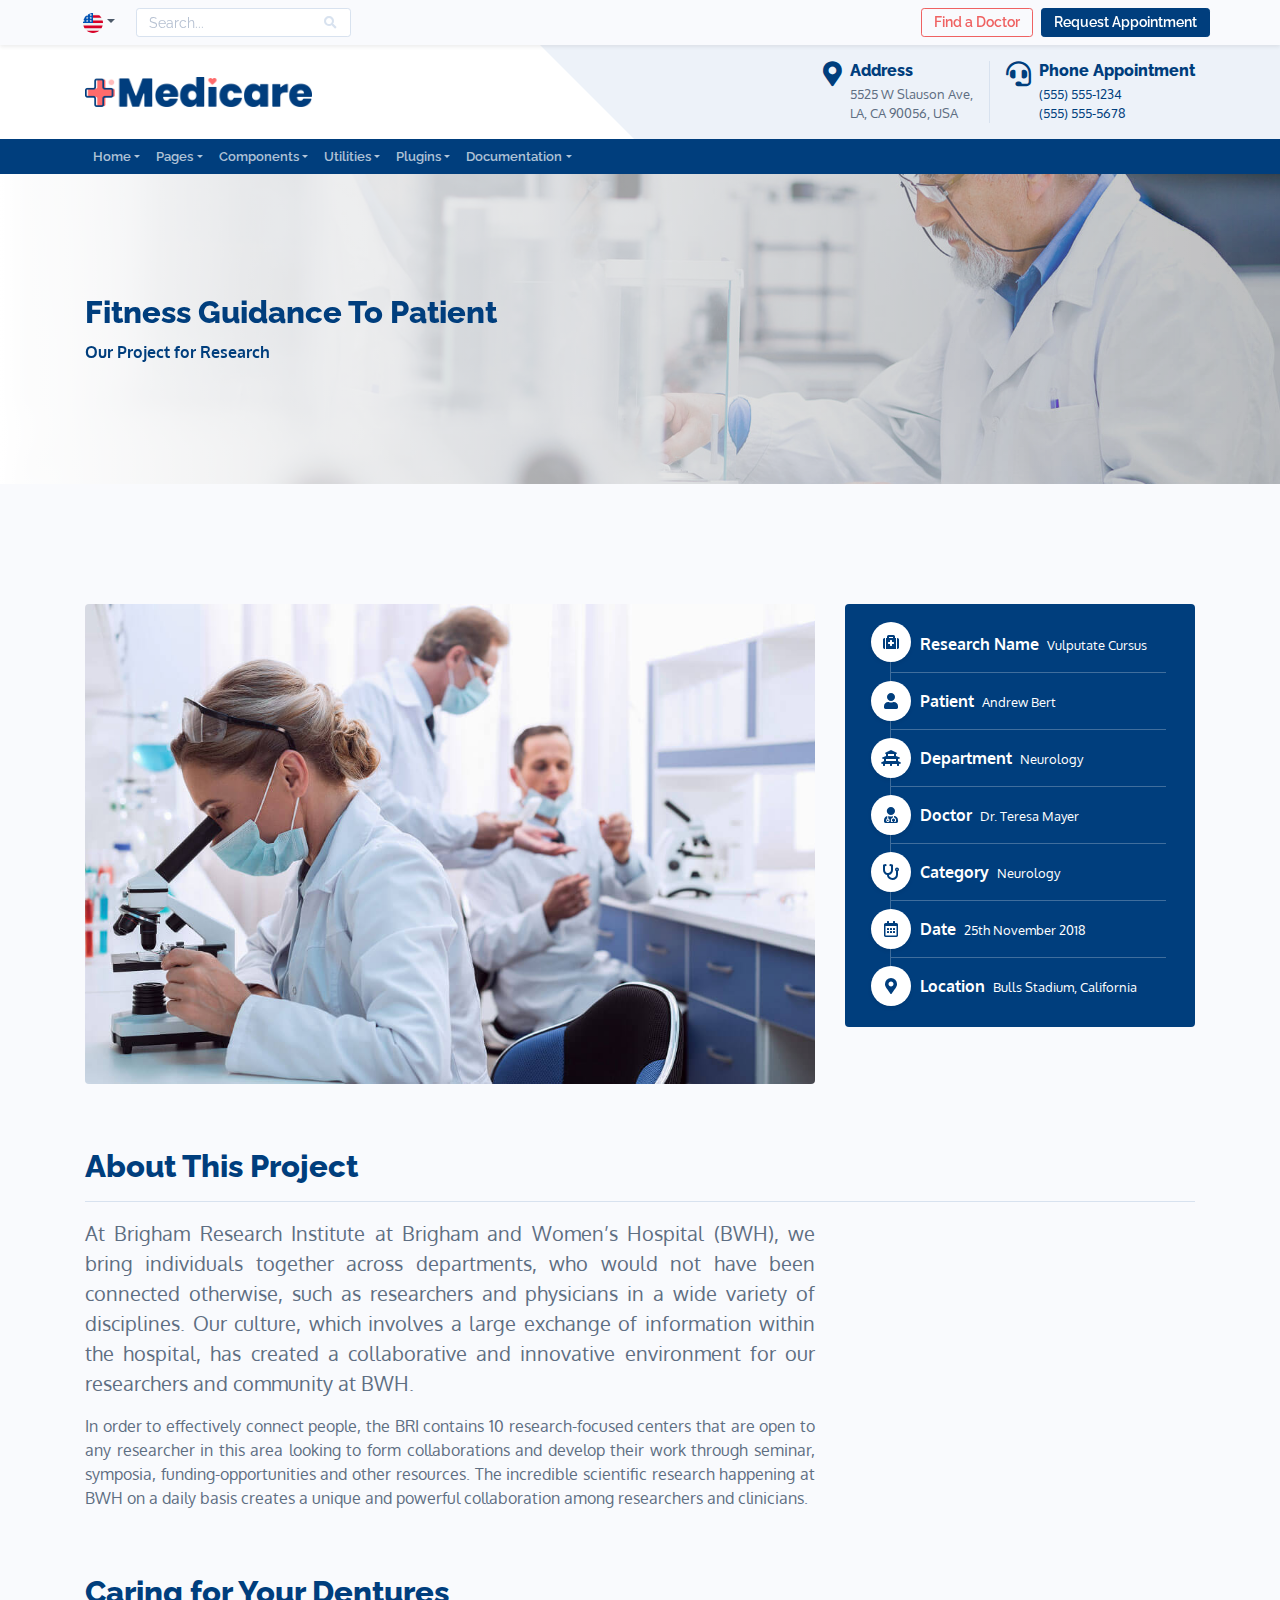
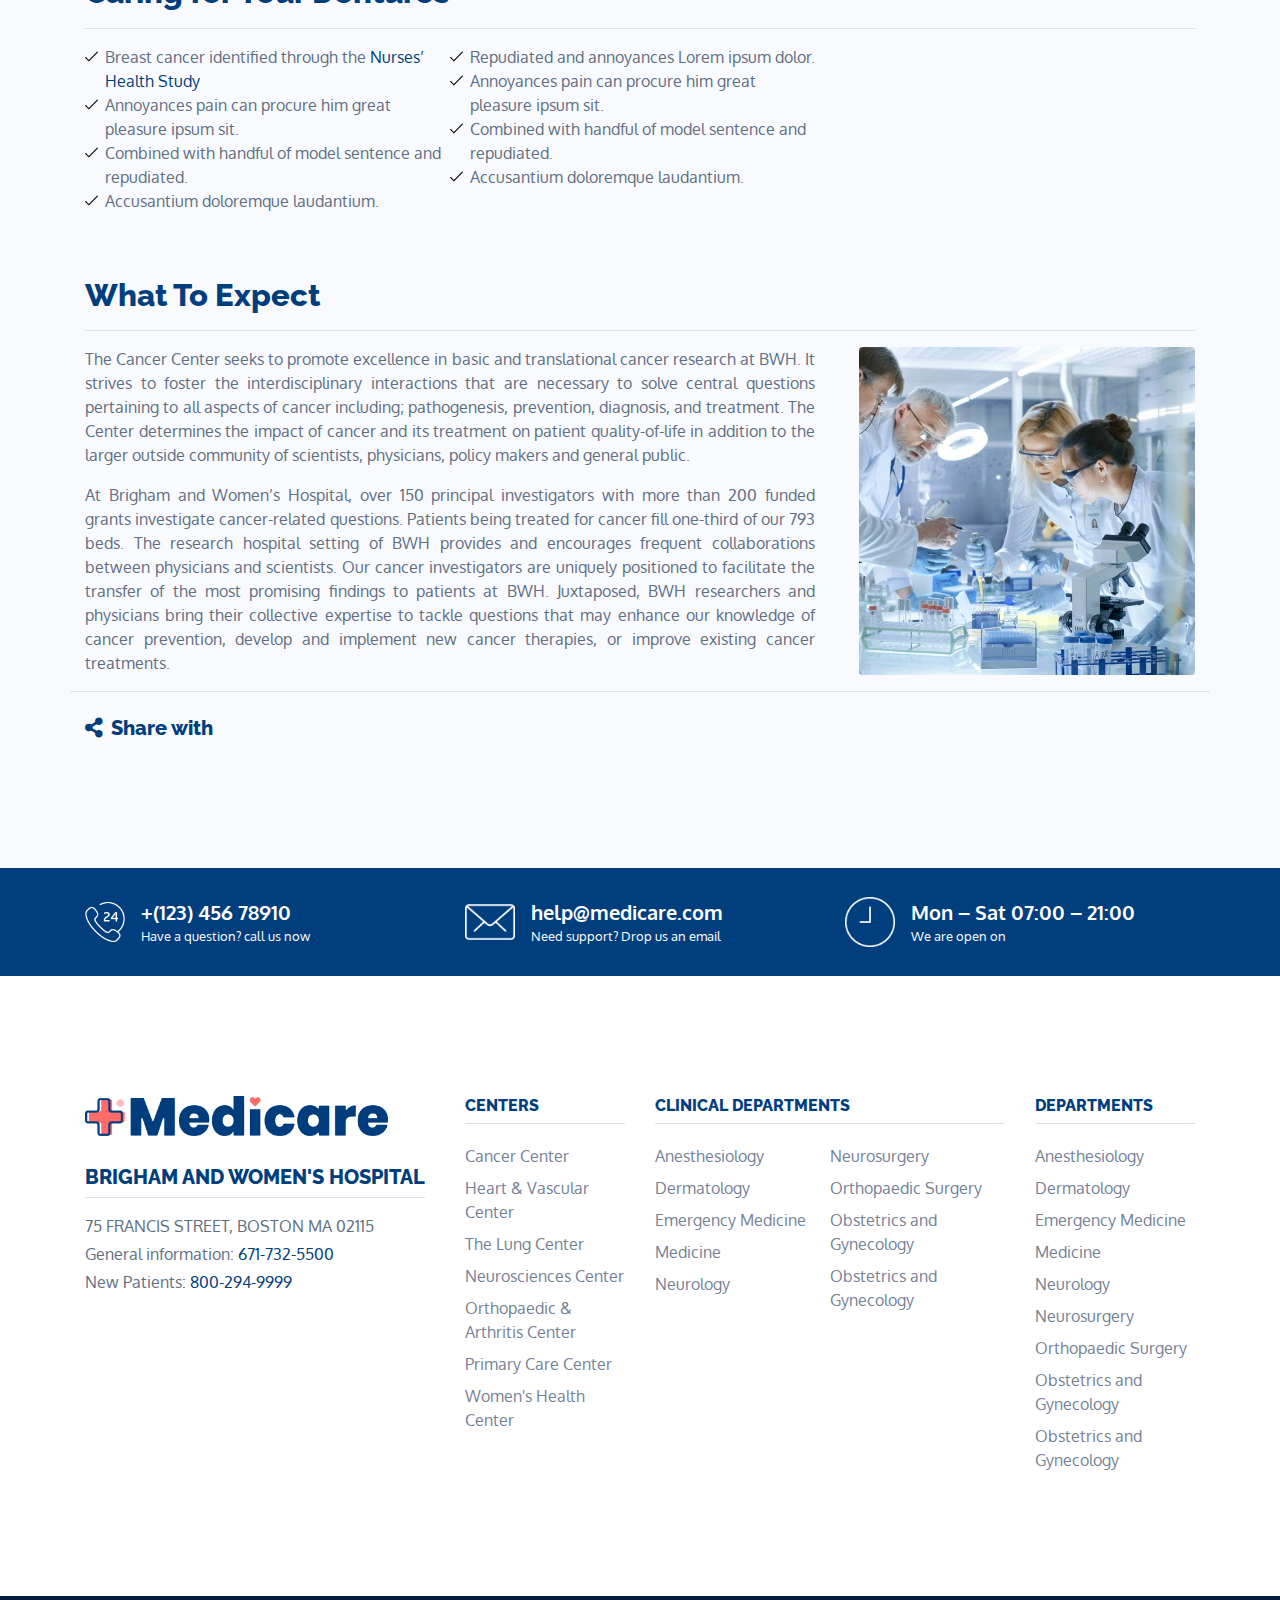
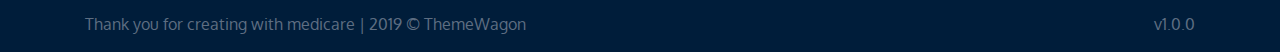
==== commit 4f71fadc: "medicare" ====
--- a/brigham-health.html
+++ b/brigham-health.html
@@ -15,42 +15,61 @@
     <meta name="theme-color" content="#ffffff">
     <link href="https://fonts.googleapis.com/css?family=Oxygen%7cRaleway:100,200,300,400,500,600,700,800,900" rel="stylesheet">
     <link href="assets/lib/loaders.css/loaders.min.css" rel="stylesheet">
+
+    <link rel="stylesheet" href="https://cdnjs.cloudflare.com/ajax/libs/font-awesome/5.15.4/css/all.min.css" integrity="..." crossorigin="anonymous" />
+    <!-- <link href="https://stackpath.bootstrapcdn.com/bootstrap/4.5.2/css/bootstrap.min.css" rel="stylesheet"> -->
+
     <link href="brigham.css" rel="stylesheet">
+    <style>
+      @keyframes fadeIn {
+  from {
+    opacity: 0;
+  }
+  to {
+    opacity: 1;
+  }
+}
+
+.animate {
+  animation: fadeIn 1s ease forwards;
+}
+
+    </style>
   </head>
 
   <body>
     <main class="main" id="top">
     <a class="bottom-to-top rounded-soft" href="#top" data-fancyscroll><span class="fas fa-angle-up lg" data-fa-transform="down-2"></span></a>
-      <nav class="navbar navbar-expand navbar-light bg-light sticky-top font-weight-semi-bold fs--1 text-base shadow-sm">
-        <div class="container">
-          <ul class="navbar-nav align-items-center">
-            <li class="nav-item dropdown"><a class="btn btn-light btn-sm dropdown-toggle mr-2" id="languageDropdown" href="#!" role="button" data-toggle="dropdown" aria-haspopup="true" aria-expanded="false"><img src="assets/img/illustrations/united-states.svg" width="20" alt="" /></a>
-              <div class="dropdown-menu" aria-labelledby="languageDropdown"><a class="dropdown-item font-weight-semi-bold text-primary d-flex justify-content-between" href="#!">
-                  <div class="media align-items-center"><img src="img/illustrations/united-states.svg.svg" width="20" alt="" />
-                    <div class="media-body ml-2">EN</div>
-                  </div><span class="fas fa-check" data-fa-transform="down-4 shrink-4"></span>
-                </a><a class="dropdown-item font-weight-semi-bold text-primary" href="#!">
-                  <div class="media align-items-center"><img src="img/illustrations/germany.svg" width="20" alt="" />
-                    <div class="media-body ml-2">DE</div>
-                  </div>
-                </a><a class="dropdown-item font-weight-semi-bold text-primary" href="#!">
-                  <div class="media align-items-center"><img src="img/illustrations/saudi-arabia.svg.svg" width="20" alt="" />
-                    <div class="media-body ml-2">AR</div>
-                  </div>
-                </a></div>
-            </li>
-            <li class="nav-item">
-              <form class="input-iconic">
-                <div class="input-icon"><button type="submit"><span class="fas fa-search text-300"></span></button></div><input class="form-control form-control-sm" type="search" placeholder="Search..." />
-              </form>
-            </li>
-          </ul>
-          <ul class="navbar-nav align-items-center">
-            <li class="nav-item"><a class="btn btn-outline-danger btn-sm mx-2" href="#!"><span class="d-none d-md-inline">Find a </span>Doctor</a></li>
-            <li class="nav-item"><a class="btn btn-primary btn-sm" href="#" data-toggle="modal"><span class="d-none d-md-inline">Request </span>Appointment</a></li>
-          </ul>
-        </div>
-      </nav>
+    <nav class="navbar navbar-expand navbar-light bg-light sticky-top font-weight-semi-bold fs--1 text-base shadow-sm">
+      <div class="container">
+        <ul class="navbar-nav align-items-center">
+          <li class="nav-item dropdown"><a class="btn btn-light btn-sm dropdown-toggle mr-2" id="languageDropdown" href="#!" role="button" data-toggle="dropdown" aria-haspopup="true" aria-expanded="false"><img src="img/illustrations/united-states.svg.svg" width="20" alt="" /></a>
+            <div class="dropdown-menu" aria-labelledby="languageDropdown"><a class="dropdown-item font-weight-semi-bold text-primary d-flex justify-content-between" href="#!">
+                <div class="media align-items-center"><img src="img/illustrations/germany.svg" width="20" alt="" />
+                  <div class="media-body ml-2">EN</div>
+                </div><span class="fas fa-check" data-fa-transform="down-4 shrink-4"></span>
+              </a><a class="dropdown-item font-weight-semi-bold text-primary" href="#!">
+                <div class="media align-items-center"><img src="img/illustrations/germany.svg" width="20" alt="..." />
+                  <div class="media-body ml-2">DE</div>
+                </div>
+              </a><a class="dropdown-item font-weight-semi-bold text-primary" href="#!">
+                <div class="media align-items-center"><img src="img/illustrations/germany.svg" width="20" alt="" />
+                  <div class="media-body ml-2">AR</div>
+                </div>
+              </a></div>
+          </li>
+          <li class="nav-item">
+            <form class="input-iconic">
+              <div class="input-icon"><button type="submit"><span class="fas fa-search text-300"></span></button></div><input class="form-control form-control-sm" type="search" placeholder="Search..." />
+            </form>
+          </li>
+        </ul>
+        <ul class="navbar-nav align-items-center">
+          <li class="nav-item"><a class="btn btn-outline-danger btn-sm mx-2" href="#!"><span class="d-none d-md-inline">Find a </span>Doctor</a></li>
+          <li class="nav-item"><a class="btn btn-primary btn-sm" href="#!!" data-toggle="modal" data-target="#appointmentModal"><span class="d-none d-md-inline">Request </span>Appointment</a></li>
+        </ul>
+      </div>
+    </nav>
       <nav class="navbar navbar-expand-lg navbar-light bg-200 navbar-split py-3">
         <div class="container"><a class="navbar-brand d-flex align-items-center z-index-1" href="index.html"><img src="img/logo.png" alt="" height="30" /></a>
           <div class="navbar-nav text-base d-none d-lg-flex">
@@ -154,8 +173,120 @@
         </div>
       </nav>
 
-
-      <section class="text-primary" data-zanim-timeline='{"delay":0}' data-zanim-trigger="scroll">
+      <div class="modal fade" id="appointmentModal" tabindex="-1" role="dialog" aria-labelledby="appointmentModalLabel" aria-hidden="true">
+        <div class="modal-dialog modal-lg" role="document">
+            <div class="modal-content">
+                <div class="modal-header">
+                    <h5 class="modal-title" id="appointmentModalLabel">Make Appointment</h5>
+                    <button type="button" class="close" data-dismiss="modal" aria-label="Close">
+                        <span aria-hidden="true">&times;</span>
+                    </button>
+                </div>
+                <div class="modal-body">
+                  
+                    <form id="appointmentForm" class="zform" method="post">
+                      <div class="zform-feedback"></div><input class="form-control" type="hidden" name="to" value="username@domain.extension" />
+                        <div class="form-row">
+                            <div class="form-group col-md-6">
+                                <label for="name" class="font-weight-bold">Patient name</label>
+                                <input type="text" class="form-control font-italic" id="name" placeholder="Enter your name">
+                            <small class="text-danger d-none" id="nameError">Please fill out this field.</small>
+                            </div>
+                            <div class="form-group col-md-6">
+                              <label for="dob-day" class="font-weight-bold">Date of birth*</label>
+                              <div class="form-row">
+                                  <div class="form-group col-md-4">
+                                      <input type="number" class="form-control" id="dob-day" placeholder="DD" min="1" max="31">
+                                  </div>
+                                  <div class="form-group col-md-4">
+                                      <input type="number" class="form-control" id="dob-month" placeholder="MM" min="1" max="12">
+                                  </div>
+                                  <div class="form-group col-md-4">
+                                      <input type="number" class="form-control" id="dob-year" placeholder="YYYY" min="1900" max="2100">
+                                  </div>
+                              </div>
+                          </div>
+                        </div>
+                        <div class="form-row">
+                          <div class="form-group col-md-6"><label class="font-weight-bold" for="inputMail">Email</label><input class="form-control font-italic" id="inputMail" type="email" placeholder="Enter Your Enail" aria-describedby="mail" name="email" required="required" /><small class="form-text text-muted" id="mail">We'll never share your email with anyone else.</small></div>
+
+                            <div class="form-group col-md-6">
+                                <label for="contact" class="font-weight-bold">Contact Number</label>
+                                <input type="tel" class="form-control" id="contact" placeholder="Enter your contact number">
+                            </div>
+                        </div>
+                        <div class="form-row">
+                          <div class="form-group col-md-6">
+                              <label for="email" class="font-weight-bold">Preferred doctor (if any)</label>
+                              <input type="email" class="form-control" id="email" placeholder="Enter your email">
+                          </div>
+                          <div class="form-group col-md-6">
+                              <label for="contact" class="font-weight-bold">At the following hospital</label>
+                              <select class="form-control" id="hospital">
+                                <option>No preference</option>
+                                <option>Labaide Hospital</option>
+                                <option>Central Hospital</option>
+                                <option>Square Hospital</option>
+                            </select>
+                          </div>
+                      </div>
+                      <div class="form-row">
+                        <div class="form-group col-md-6">
+                            <label for="email" class="font-weight-bold">Specialty</label>
+                            <select class="form-control" id="hospital">
+                              <option>I am not sure</option>
+                              <option>Labaide Hospital</option>
+                              <option>Central Hospital</option>
+                              <option>Square Hospital</option>
+                          </select>
+                        </div>
+                        <div class="form-group col-md-6">
+                            <label for="contact" class="font-weight-bold">Reference code (if any)</label>
+                            <input type="number" class="form-control" id="reference-code" placeholder="Enter reference code" >
+                        </div>
+                    </div>
+                    <div class="form-row">
+                      <div class="form-group col-md-12">
+                          <label for="address" class="font-weight-bold">Address</label>
+                          <input type="text" class="form-control" id="address" placeholder="Enter your address">
+                      </div>
+                  </div>
+                  <div class="form-row">
+                    <div class="form-group col-md-6">
+                        <label class="font-weight-bold">Gender</label><br>
+                        <div class="form-check form-check-inline">
+                            <input class="form-check-input" type="radio" name="gender" id="male" value="male">
+                            <label class="form-check-label" for="male">Male</label>
+                        </div>
+                        <div class="form-check form-check-inline">
+                            <input class="form-check-input" type="radio" name="gender" id="female" value="female">
+                            <label class="form-check-label" for="female">Female</label>
+                        </div>
+                    </div>
+                    <div class="form-group col-md-6">
+                        <label for="appointment-date" class="font-weight-bold">Appointment Date</label>
+                        <input type="date" class="form-control" id="appointment-date">
+                    </div>
+                </div>
+                <div class="form-group">
+                  <div  class="custom-control custom-checkbox mb-3">
+                      <input class="custom-control-input" id="customControlCondition" type="checkbox" required="required" name="agree">
+                      <label class="custom-control-label" for="customControlCondition">Confirmation and I agree with terms and conditions</label>
+                      <small class="text-danger d-none" id="agreeError">Please check this box if you want to proceed.</small>
+
+                  </div>
+              </div>
+              <div class="form-group">
+                <div class="g-recaptcha mb-3" data-sitekey="6Lck1FAUAAAAAH3Y3wOtFAx5IjS2z_MD5WpNl4P9" data-theme="light"></div><input class="btn btn-primary" type="submit" name="submit" value="Submit" /><button class="btn btn-danger ml-2" type="button" data-dismiss="modal" aria-label="Close">Cancel</button>
+            </div>
+
+                    </form>
+                </div>
+            </div>
+        </div>
+    </div>
+
+      <section class="text-primary" data-zanim-timeline='{"delay":0}'>
         <div class="bg-holder overlay overlay-white-gradient" style="background-image:url(img/blog/B1.jpg);"></div>
   
         <div class="container">
@@ -178,44 +309,45 @@
               <div class="row">
                 <div class="col">
                   <div class="bg-primary rounded p-4">
-                    <ul class="list-unstyled text-base border-left border-white-25 text-white ml-3 mb-0">
-                      <li class="pb-3 border-bottom border-white-25 position-relative" >
+                    <ul id="animation-list" class="list-unstyled text-base border-left border-white-25 text-white ml-3 mb-0">
+                      <li class="pb-3 border-bottom border-white-25 position-relative"data-zanim-timeline="{delay:0.2}">
                         <div class="overflow-hidden">
                           <p class="ml-4 mb-0" data-zanim-xs='{"animation":"default","delay":0.5}'><span class="font-weight-semi-bold">Research Name</span><span class="fs--1 ml-2">Vulputate Cursus</span></p>
                         </div>
                         <div class="icon-item icon-hang text-primary" style="top: 10px" data-zanim-xs='{"from":{"scale":0.1},"to":{"scale":1},"delay":0.1,"ease":"Power0.easeOut"}'><span class="fa fa-medkit"></span></div>
                       </li>
-                      <li class="py-3 border-bottom border-white-25 position-relative" data-zanim-timeline="{delay:0.2}" data-zanim-trigger="scroll">
+                      <li class="py-3 border-bottom border-white-25 position-relative" data-zanim-timeline="{delay:0.2}"> 
+                        <!-- data-zanim-trigger="scroll" -->
                         <div class="overflow-hidden">
                           <p class="ml-4 mb-0" data-zanim-xs='{"animation":"default","delay":0.5}'><span class="font-weight-bold">Patient</span><span class="fs--1 ml-2">Andrew Bert</span></p>
                         </div>
                         <div class="icon-item icon-hang text-primary" data-zanim-xs='{"from":{"scale":0.1},"to":{"scale":1},"delay":0.1,"ease":"Power0.easeOut"}'><span class="fas fa-user"></span></div>
                       </li>
-                      <li class="py-3 border-bottom border-white-25 position-relative" data-zanim-timeline='{"delay":0.3} 'data-zanim-trigger="scroll">
+                      <li class="py-3 border-bottom border-white-25 position-relative" data-zanim-timeline='{"delay":0.3}'>
                         <div class="overflow-hidden">
                           <p class="ml-4 mb-0" data-zanim-xs='{"animation":"default","delay":0.5}'><span class="font-weight-bold">Department</span><span class="fs--1 ml-2">Neurology</span></p>
                         </div>
                         <div class="icon-item icon-hang text-primary" data-zanim-xs='{"from":{"scale":0.1},"to":{"scale":1},"delay":0.1,"ease":"Power0.easeOut"}'><span class="fas fa-vihara"></span></div>
                       </li>
-                      <li class="py-3 border-bottom border-white-25 position-relative" data-zanim-timeline='{"delay":0.4}' data-zanim-trigger="scroll">
+                      <li class="py-3 border-bottom border-white-25 position-relative" data-zanim-timeline='{"delay":0.4}'>
                         <div class="overflow-hidden">
                           <p class="ml-4 mb-0" data-zanim-xs='{"animation":"default","delay":0.5}'><span class="font-weight-bold">Doctor</span><span class="fs--1 ml-2">Dr. Teresa Mayer</span></p>
                         </div>
                         <div class="icon-item icon-hang text-primary" data-zanim-xs='{"from":{"scale":0.1},"to":{"scale":1},"delay":0.1,"ease":"Power0.easeOut"}'><span class="fas fa-user-md"></span></div>
                       </li>
-                      <li class="py-3 border-bottom border-white-25 position-relative" data-zanim-timeline='{"delay":0.5}' data-zanim-trigger="scroll">
+                      <li class="py-3 border-bottom border-white-25 position-relative" data-zanim-timeline='{"delay":0.5}'>
                         <div class="overflow-hidden">
                           <p class="ml-4 mb-0" data-zanim-xs='{"animation":"default","delay":0.5}'><span class="font-weight-bold">Category</span><span class="fs--1 ml-2">Neurology</span></p>
                         </div>
                         <div class="icon-item icon-hang text-primary" data-zanim-xs='{"from":{"scale":0.1},"to":{"scale":1},"delay":0.1,"ease":"Power0.easeOut"}'><span class="fas fa-stethoscope"></span></div>
                       </li>
-                      <li class="py-3 border-bottom border-white-25 position-relative" data-zanim-timeline='{"delay":0.6}' data-zanim-trigger="scroll">
+                      <li class="py-3 border-bottom border-white-25 position-relative" data-zanim-timeline='{"delay":0.6}'>
                         <div class="overflow-hidden">
                           <p class="ml-4 mb-0" data-zanim-xs='{"animation":"default","delay":0.5}'><span class="font-weight-bold">Date</span><span class="fs--1 ml-2">25th November 2018</span></p>
                         </div>
                         <div class="icon-item icon-hang text-primary" data-zanim-xs='{"from":{"scale":0.1},"to":{"scale":1},"delay":0.1,"ease":"Power0.easeOut"}'><span class="far fa-calendar-alt"></span></div>
                       </li>
-                      <li class="pt-3 border-s position-relative" data-zanim-timeline='{"delay":0.7}' data-zanim-trigger="scroll">
+                      <li class="pt-3 border-s position-relative" data-zanim-timeline='{"delay":0.7}'>
                         <div class="overflow-hidden">
                           <p class="ml-4 mb-0" data-zanim-xs='{"animation":"default","delay":0.5}'><span class="font-weight-bold">Location</span><span class="fs--1 ml-2">Bulls Stadium, California</span></p>
                         </div>
@@ -591,6 +723,27 @@
     <script src="assets/lib/loaders.css/loaders.css.js"></script>
     <script src="https://www.google.com/recaptcha/api.js" async defer></script>
     <script src="assets/js/theme.min.js"></script>
+
+    <script src="https://code.jquery.com/jquery-3.5.1.slim.min.js"></script>
+
+<script src="https://cdn.jsdelivr.net/npm/@popperjs/core@2.5.4/dist/umd/popper.min.js"></script>
+
+<script src="https://stackpath.bootstrapcdn.com/bootstrap/4.5.2/js/bootstrap.min.js"></script>
+
+    <script>
+      document.addEventListener('DOMContentLoaded', function() {
+        var animationList = document.querySelectorAll('#animation-list [data-zanim-timeline]');
+        
+        animationList.forEach(function(item, index) {
+          var delayAttr = item.getAttribute('data-zanim-timeline');
+          var delay = parseFloat(delayAttr.match(/delay:([0-9.]+)/)[1]) * 1000; // Convert delay to milliseconds
+          
+          setTimeout(function() {
+            item.classList.add('animate'); // Add a class that triggers your animation (replace with your actual animation class)
+          }, delay);
+        });
+      });
+    </script>
   </body>
 
 </html>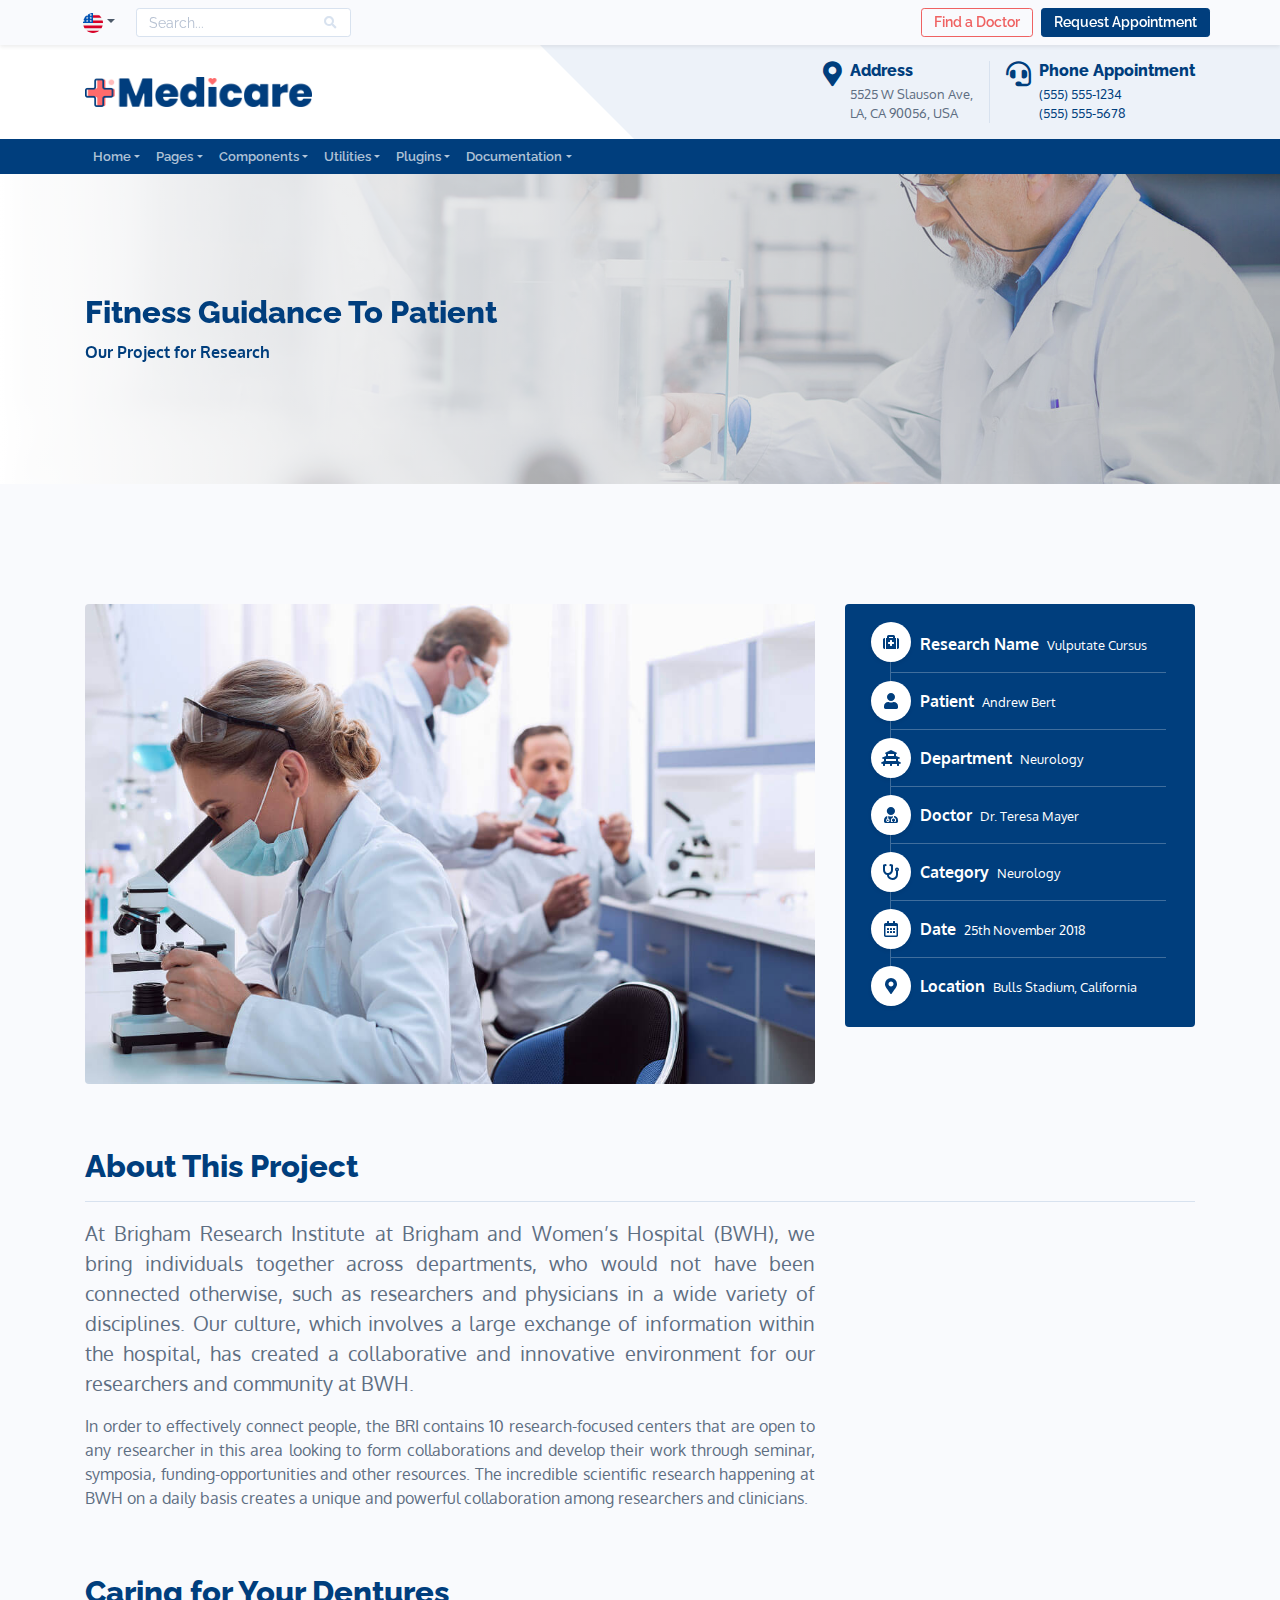
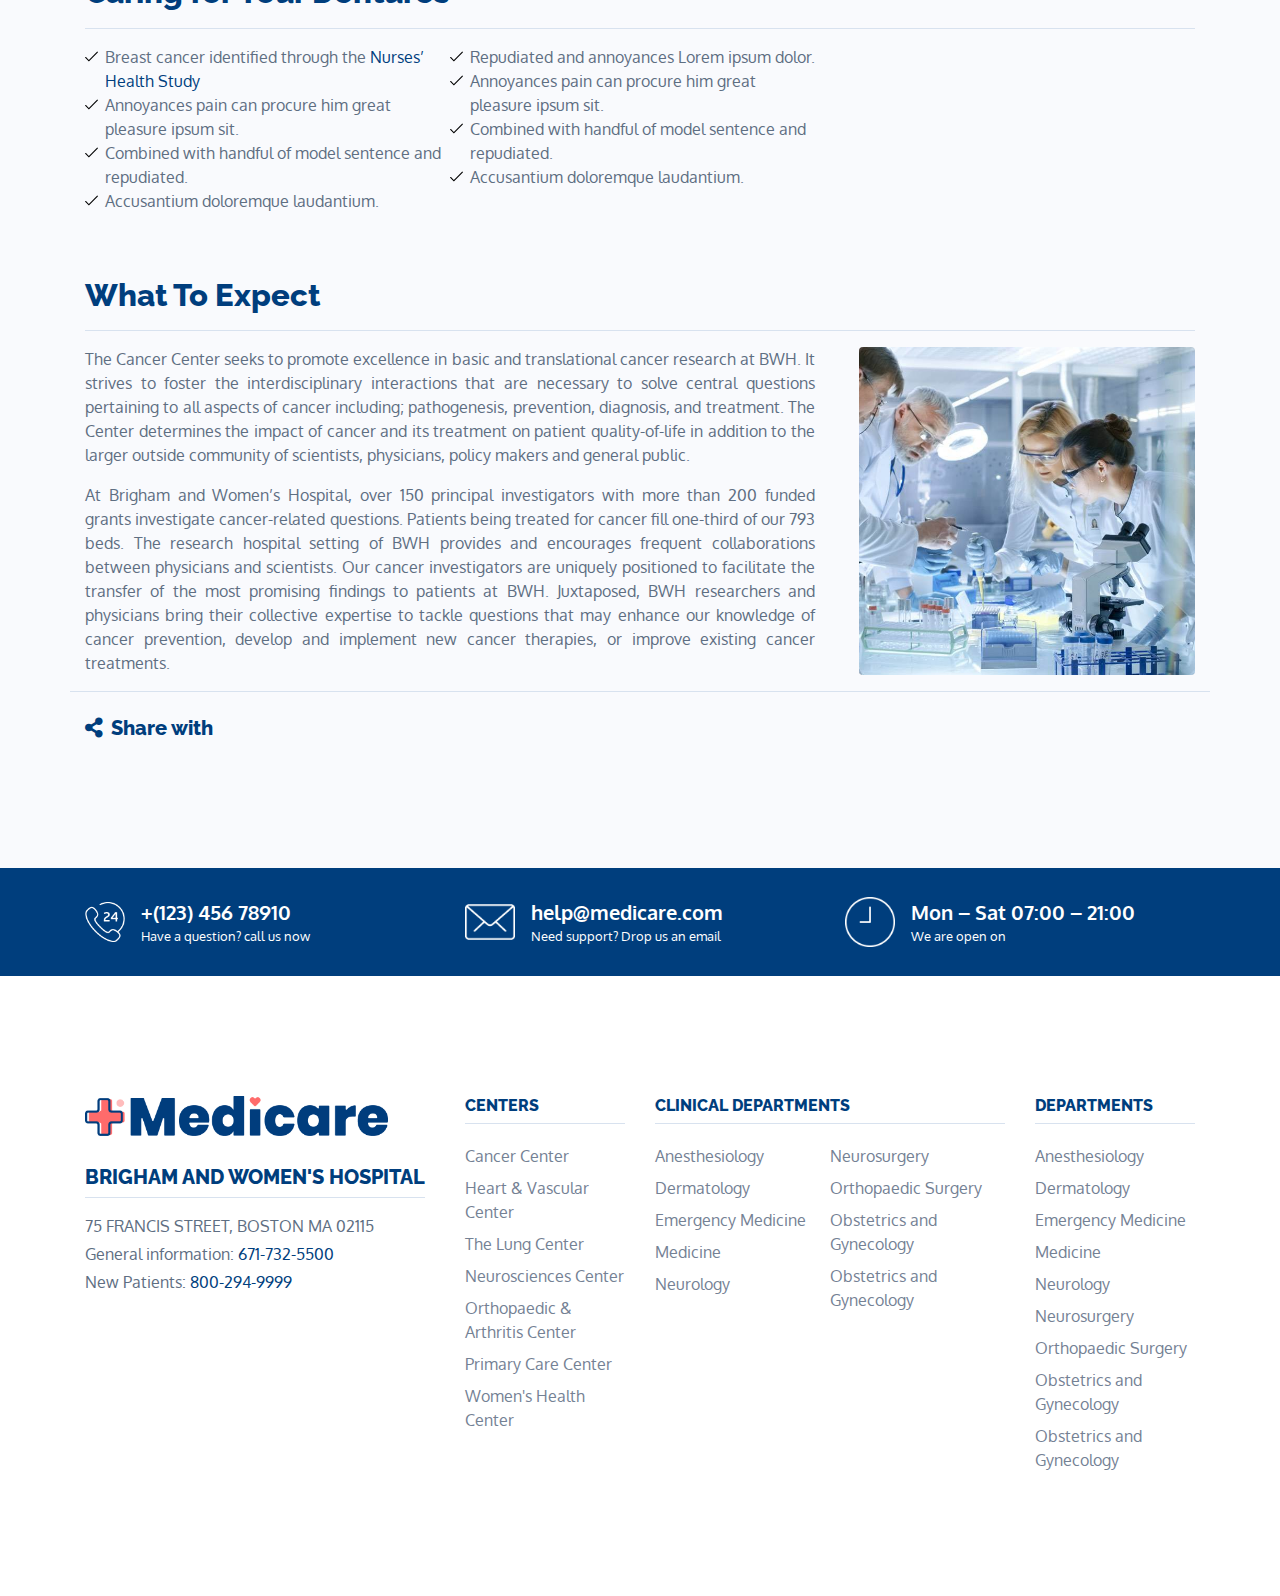
==== commit 0ef89a01: "medicare" ====
--- a/brigham-health.html
+++ b/brigham-health.html
@@ -486,7 +486,7 @@
         </div>
       </section>
 
-      <footer class="bg-dark py-3">
+      <!-- <footer class="bg-dark py-3">
         <div class="container">
           <div class="row flex-center">
             <div class="col text-center text-md-left">
@@ -497,7 +497,7 @@
             </div>
           </div>
         </div>
-      </footer>
+      </footer> -->
      
       <!-- <div class="modal fade bd-example-modal-lg" id="appointmentModal" tabindex="-1" role="dialog" aria-labelledby="modalLabel" aria-hidden="true">
         <div class="modal-dialog modal-lg modal-dialog-centered" role="document">
